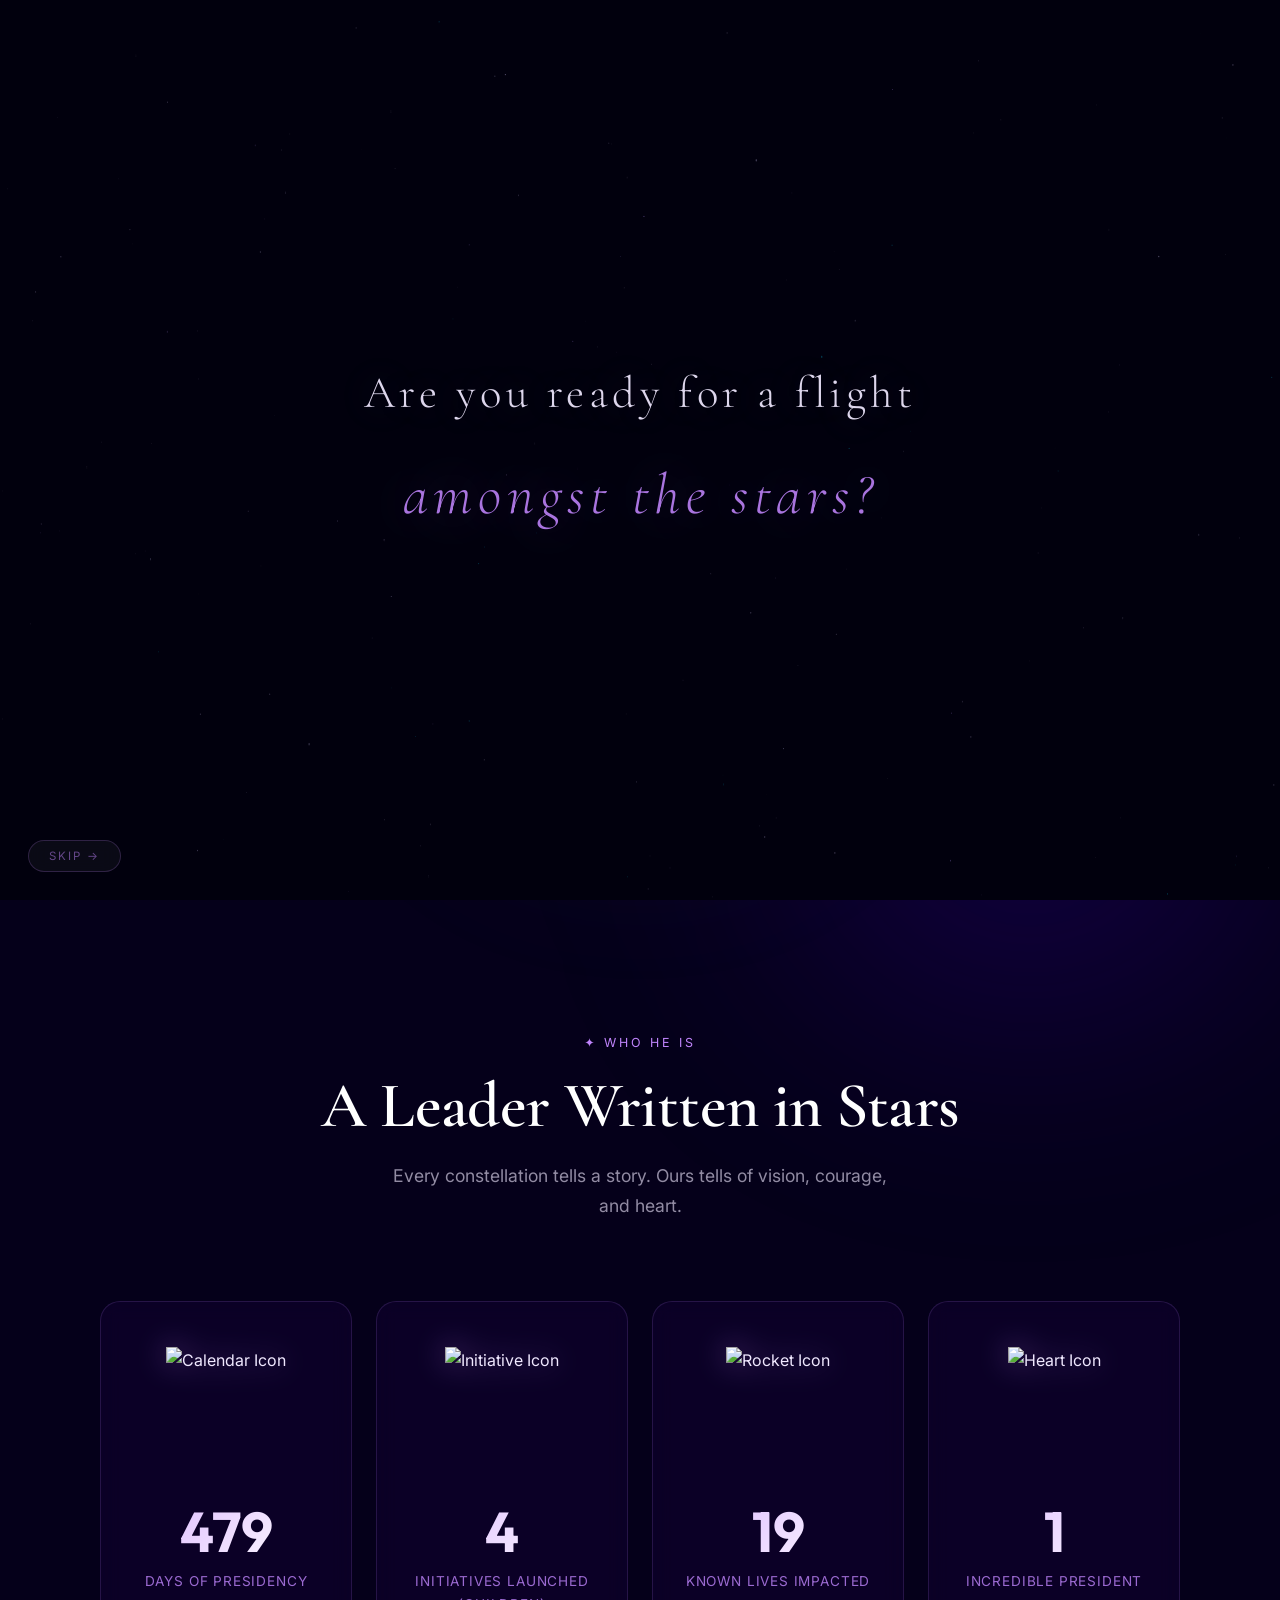
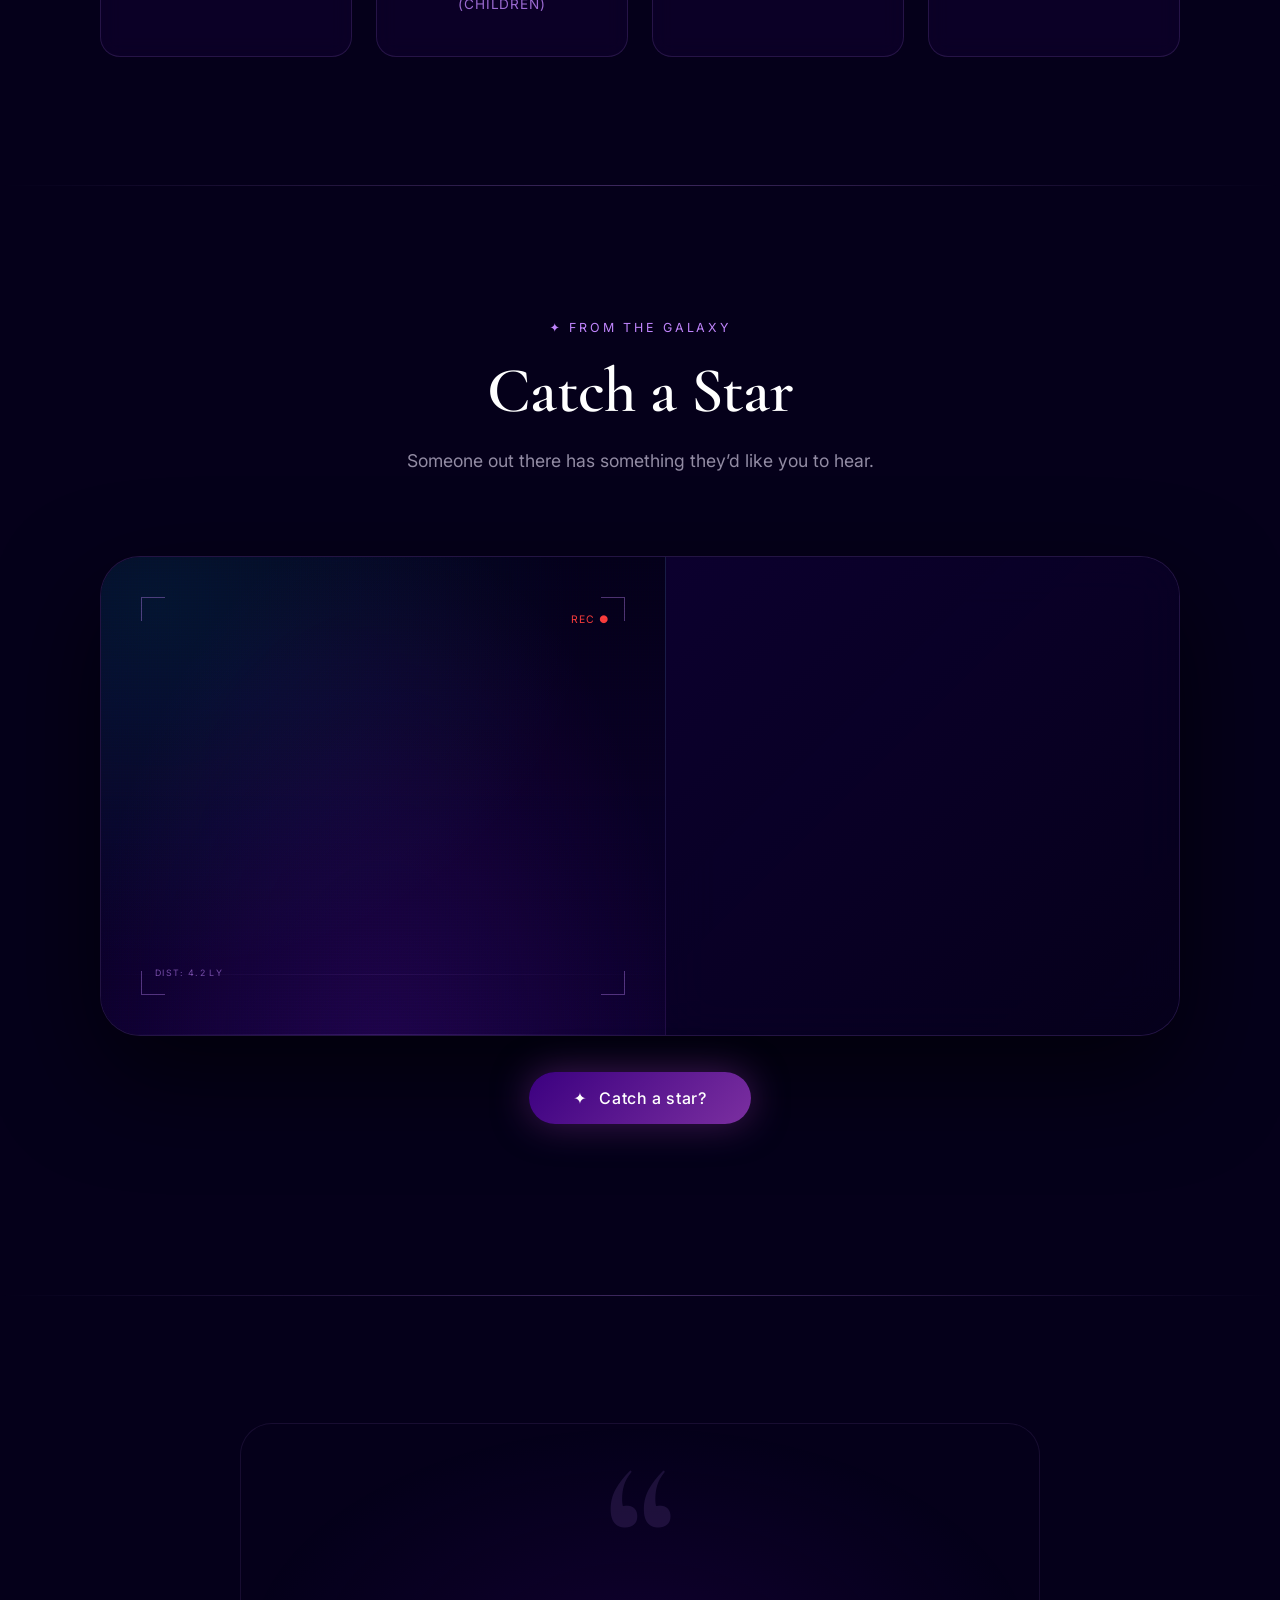
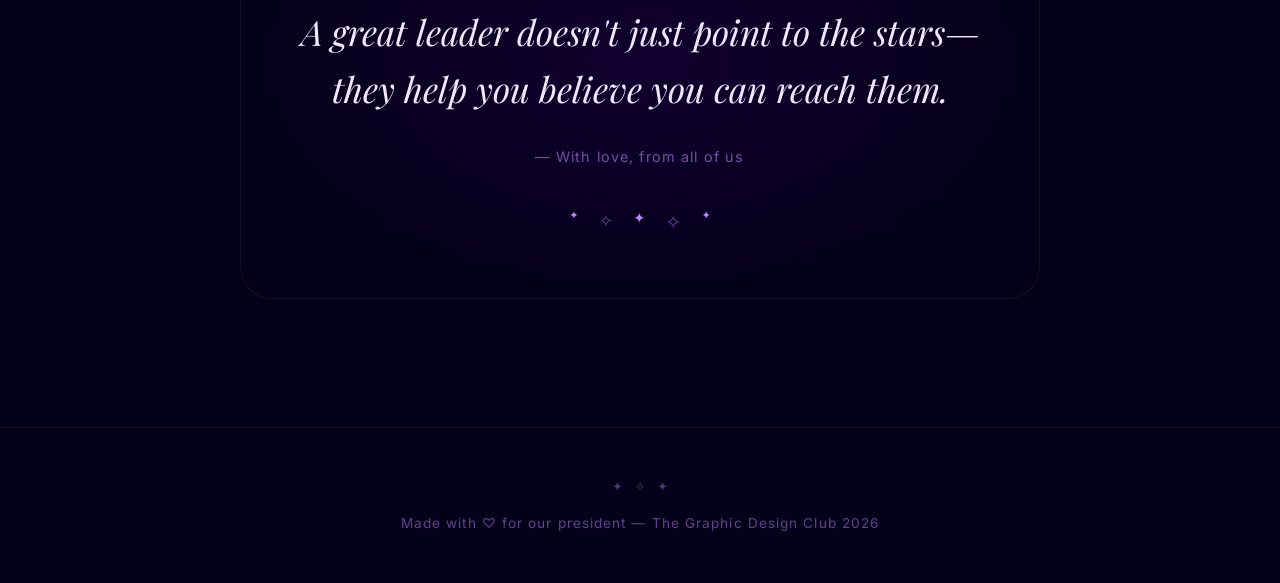
==== index.html @ 0128f7f7 "icon and message fix" ====
<!DOCTYPE html>
<html lang="en">

<head>
  <meta charset="UTF-8" />
  <meta name="viewport" content="width=device-width, initial-scale=1.0" />
  <meta name="description" content="A galaxy of gratitude — a tribute page for our president." />
  <title>For Our President &mdash; Across the Stars</title>

  <!-- Google Fonts -->
  <link rel="preconnect" href="https://fonts.googleapis.com" />
  <link rel="preconnect" href="https://fonts.gstatic.com" crossorigin />
  <link
    href="https://fonts.googleapis.com/css2?family=Cinzel+Decorative:wght@700&family=Cormorant+Garamond:wght@300;400;600;700&family=Inter:wght@300;400;500&family=Outfit:wght@600;700&family=Playfair+Display:ital,wght@1,400;1,700&display=swap"
    rel="stylesheet" />

  <link rel="icon" type="image/png" href="images/logo.png" />
  <link rel="stylesheet" href="css/style.css" />
</head>

<body>

  <!-- ░░ CINEMATIC INTRO ░░ -->
  <div id="intro-overlay" aria-modal="true" aria-label="Cinematic intro">
    <canvas id="intro-canvas"></canvas>
    <div class="cinema-bar cb-top"></div>
    <div class="cinema-bar cb-bottom"></div>

    <!-- Phase 1: Invitation text -->
    <div id="intro-p1" class="intro-phase">
      <p class="invite-line" id="il-1">Are you ready for a flight</p>
      <p class="invite-line accent" id="il-2">amongst the stars?</p>
    </div>

    <!-- Phase 2: Warp messages -->
    <div id="intro-p2" class="intro-phase">
      <p class="warp-msg" id="wm-1">Taking you to a world of stars&hellip;</p>
      <p class="warp-msg" id="wm-2">Words may not be enough&hellip;</p>
      <p class="warp-msg" id="wm-3">But we had to try.</p>
      <p class="warp-msg" id="wm-4">For someone who deserves the universe.</p>
    </div>

    <button id="intro-skip" aria-label="Skip intro">Skip &rarr;</button>
  </div>

  <!-- ░░ STARFIELD CANVAS ░░ -->
  <canvas id="starfield"></canvas>

  <!-- ░░ NEBULA LAYERS ░░ -->
  <div class="nebula nebula-1"></div>
  <div class="nebula nebula-2"></div>
  <div class="nebula nebula-3"></div>
  <div class="nebula nebula-4"></div>

  <!-- ░░ FLOATING PARTICLES ░░ -->
  <div class="particles" id="particles"></div>

  <!-- ░░ NAVIGATION ░░ -->
  <nav class="navbar" id="navbar">
    <div class="nav-logo">
      <span class="logo-star">✦</span>
      <span class="logo-text">For Our President</span>
    </div>
    <ul class="nav-links" id="nav-links">
      <li><a href="#hero" class="nav-link active">Home</a></li>
      <li><a href="#about" class="nav-link">About</a></li>
      <li><a href="#messages" class="nav-link">Messages</a></li>
      <li><a href="#tribute" class="nav-link">Tribute</a></li>
    </ul>
    <button class="nav-toggle" id="nav-toggle" aria-label="Toggle navigation">
      <span></span><span></span><span></span>
    </button>
  </nav>

  <!-- ░░ HERO SECTION ░░ -->
  <section class="hero" id="hero">
    <div class="hero-content">
      <p class="hero-eyebrow">
        <span class="eyebrow-line"></span>
        A Universe of Gratitude
        <span class="eyebrow-line"></span>
      </p>

      <h1 class="hero-title">
        For
        <span class="title-highlight">Khaled M<span id="title-i-dot">i</span>ari</span>
        <span class="hero-nickname">&mdash;&nbsp;Mr&nbsp;Prez&nbsp;&mdash;</span>
      </h1>

      <p class="hero-subtitle">
        Among a galaxy of people, you shone the brightest.<br />
        This space holds our stories, our gratitude, and our love.
      </p>

      <div class="hero-cta">
        <a href="#messages" class="btn btn-primary" id="cta-messages">
          <span>Read Messages</span>
          <svg viewBox="0 0 24 24" fill="none" stroke="currentColor" stroke-width="2">
            <path d="M5 12h14M12 5l7 7-7 7" />
          </svg>
        </a>
        <a href="#about" class="btn btn-ghost" id="cta-about">Discover More</a>
      </div>
    </div>

    <!-- Orbiting rings decoration -->
    <div class="orbital-rings" aria-hidden="true">
      <div class="ring ring-1"></div>
      <div class="ring ring-2"></div>
      <div class="ring ring-3"></div>
      <div class="ring-center">
        <div class="ring-glow"></div>
      </div>
    </div>


  </section>

  <!-- ░░ ABOUT SECTION ░░ -->
  <section class="about-section" id="about">
    <div class="section-container">
      <div class="section-header">
        <span class="section-tag">✦ Who He Is</span>
        <h2 class="section-title">A Leader Written in Stars</h2>
        <p class="section-subtitle">
          Every constellation tells a story. Ours tells of vision, courage, and heart.
        </p>
      </div>

      <div class="stats-grid">
        <div class="stat-card" id="stat-1">
          <div class="stat-icon">
            <img src="images/calender.png" alt="Calendar Icon" />
          </div>
          <div class="stat-number" data-target="100">0</div>
          <div class="stat-label">Days of Presidency</div>
        </div>
        <div class="stat-card" id="stat-2">
          <div class="stat-icon">
            <img src="images/initiative.png" alt="Initiative Icon" />
          </div>
          <div class="stat-number" data-target="4">0</div>
          <div class="stat-label">Initiatives Launched (Children)</div>
        </div>
        <div class="stat-card" id="stat-3">
          <div class="stat-icon">
            <img src="images/rocket.png" alt="Rocket Icon" />
          </div>
          <div class="stat-number" data-target="20">0</div>
          <div class="stat-label">Known Lives Impacted</div>
        </div>
        <div class="stat-card" id="stat-4">
          <div class="stat-icon">
            <img src="images/heart.png" alt="Heart Icon" />
          </div>
          <div class="stat-number" data-target="1">0</div>
          <div class="stat-label">Incredible President</div>
        </div>
      </div>
    </div>
  </section>

  <!-- ░░ MESSAGES SECTION ░░ -->
  <section class="messages-section" id="messages">
    <div class="section-container">

      <div class="section-header">
        <span class="section-tag">✦ From the Galaxy</span>
        <h2 class="section-title">Catch a Star</h2>
        <p class="section-subtitle">
          Someone out there has something they&rsquo;d like you to hear.
        </p>
      </div>

      <!-- ── STAR CATCHER ── -->
      <div class="star-catcher" id="star-catcher">

        <div class="catcher-main">
          <!-- Sky stage: comets fall through here -->
          <div class="sky-stage" id="sky-stage">
            <div class="sky-grid-line sl-1"></div>
            <div class="sky-grid-line sl-2"></div>
            <div class="impact-glow" id="impact-glow"></div>
            <div class="viewfinder-ui" aria-hidden="true">
              <div class="vf-corner vfc-1"></div>
              <div class="vf-corner vfc-2"></div>
              <div class="vf-corner vfc-3"></div>
              <div class="vf-corner vfc-4"></div>
              <div class="vf-rec">REC ●</div>
              <div class="vf-data">DIST: 4.2 LY</div>
            </div>
          </div>

          <!-- Message appears here after catching -->
          <div class="caught-display" id="caught-display">
            <div class="caught-card" id="caught-card" aria-live="polite">
              <span class="caught-deco" aria-hidden="true">✦</span>
              <div class="caught-text" id="caught-text"></div>
              <span class="caught-from">— Anonymous &nbsp;✧</span>
            </div>
          </div>
        </div>

        <!-- Controls -->
        <div class="catcher-controls">
          <button class="catch-btn" id="catch-btn">
            <span class="catch-star-icon" id="catch-star-icon" aria-hidden="true">✦</span>
            <span id="catch-label">Catch a star?</span>
          </button>
          <p class="catch-progress" id="catch-progress"></p>
        </div>

      </div>
    </div>
  </section>

  <!-- ░░ TRIBUTE SECTION ░░ -->
  <section class="tribute-section" id="tribute">
    <div class="section-container">
      <div class="tribute-inner">
        <div class="tribute-quote-mark">&ldquo;</div>
        <blockquote class="tribute-quote">
          A great leader doesn&apos;t just point to the stars&mdash;<br />
          they help you believe you can reach them.
        </blockquote>
        <p class="tribute-attribution">— With love, from all of us</p>

        <div class="tribute-stars" aria-hidden="true">
          <span class="ts ts-1">✦</span>
          <span class="ts ts-2">✧</span>
          <span class="ts ts-3">✦</span>
          <span class="ts ts-4">✧</span>
          <span class="ts ts-5">✦</span>
        </div>
      </div>
    </div>
  </section>

  <!-- ░░ FOOTER ░░ -->
  <footer class="site-footer">
    <div class="footer-stars" aria-hidden="true">
      <span>✦</span><span>✧</span><span>✦</span>
    </div>
    <p class="footer-text">Made with ♡ for our president &mdash; The Graphic Design Club 2026</p>
  </footer>

  <script src="js/script.js"></script>
</body>

</html>
---- css/style.css ----
/* ============================================================
   PROJECT MR PREZ — Galaxy Theme
   Color Palette inspired by deep space photography:
   Deep Space     #05001a
   Cosmic Indigo  #0d0030
   Royal Purple   #3b0080
   Nebula Violet  #7b2fa0
   Star Lavender  #c084fc
   Stardust White #f0e8ff
   ============================================================ */

/* ── RESET & BASE ─────────────────────────────────────────── */
*, *::before, *::after {
  margin: 0;
  padding: 0;
  box-sizing: border-box;
}

:root {
  --deep-space:     #05001a;
  --cosmic-indigo:  #0d0030;
  --royal-purple:   #3b0080;
  --nebula-violet:  #7b2fa0;
  --star-lavender:  #c084fc;
  --pale-lilac:     #dbb6ff;
  --stardust:       #f0e8ff;
  --white:          #ffffff;
  --blue-nebula:    #1a006e;
  --cosmic-blue:    #2d0096;
  --electric-blue:  #00d2ff;

  --font-display: 'Cormorant Garamond', Georgia, serif;
  --font-script:  'Cinzel Decorative', serif;
  --font-body:    'Inter', system-ui, sans-serif;
  --font-italic:  'Playfair Display', Georgia, serif;

  --nav-h: 72px;
  --section-pad: clamp(80px, 10vw, 140px);
  --radius-card: 20px;
  --transition: 0.35s cubic-bezier(0.4, 0, 0.2, 1);
}

html {
  scroll-behavior: smooth;
  font-size: 16px;
}

body {
  background-color: var(--deep-space);
  color: var(--stardust);
  font-family: var(--font-body);
  line-height: 1.7;
  overflow-x: hidden;
  min-height: 100vh;
}

/* ── SCROLLBAR ────────────────────────────────────────────── */
::-webkit-scrollbar { width: 6px; }
::-webkit-scrollbar-track { background: var(--deep-space); }
::-webkit-scrollbar-thumb {
  background: var(--nebula-violet);
  border-radius: 99px;
}

/* ── STARFIELD CANVAS ─────────────────────────────────────── */
#starfield {
  position: fixed;
  inset: 0;
  z-index: 0;
  pointer-events: none;
}

/* ── NEBULA LAYERS ────────────────────────────────────────── */
.nebula {
  position: fixed;
  border-radius: 50%;
  filter: blur(90px);
  pointer-events: none;
  z-index: 0;
  animation: nebulaFloat 18s ease-in-out infinite alternate;
}

.nebula-1 {
  width: 700px;
  height: 700px;
  background: radial-gradient(circle, rgba(91,18,172,0.45) 0%, transparent 70%);
  top: -200px;
  left: -200px;
  animation-delay: 0s;
}

.nebula-2 {
  width: 900px;
  height: 600px;
  background: radial-gradient(circle, rgba(45,0,150,0.35) 0%, transparent 70%);
  bottom: -200px;
  right: -200px;
  animation-delay: -6s;
}

.nebula-3 {
  width: 500px;
  height: 500px;
  background: radial-gradient(circle, rgba(140,60,200,0.28) 0%, transparent 70%);
  top: 40%;
  left: 50%;
  transform: translateX(-50%);
  animation-delay: -12s;
}

.nebula-4 {
  width: 800px;
  height: 800px;
  background: radial-gradient(circle, rgba(0, 210, 255, 0.22) 0%, transparent 70%);
  top: -100px;
  right: -250px;
  animation-delay: -3s;
  filter: blur(120px);
}

@keyframes nebulaFloat {
  from { transform: scale(1) translate(0, 0); }
  to   { transform: scale(1.12) translate(30px, -30px); }
}

/* ── PARTICLES ────────────────────────────────────────────── */
.particles {
  position: fixed;
  inset: 0;
  z-index: 0;
  pointer-events: none;
  overflow: hidden;
}

.particle {
  position: absolute;
  border-radius: 50%;
  background: var(--star-lavender);
  animation: particleRise linear infinite;
  opacity: 0;
}

@keyframes particleRise {
  0%   { transform: translateY(0) scale(1); opacity: 0; }
  10%  { opacity: 0.8; }
  90%  { opacity: 0.4; }
  100% { transform: translateY(-100vh) scale(0.3); opacity: 0; }
}

/* ── NAVIGATION ───────────────────────────────────────────── */
.navbar {
  position: fixed;
  top: 0;
  left: 0;
  right: 0;
  z-index: 100;
  height: var(--nav-h);
  display: flex;
  align-items: center;
  justify-content: space-between;
  padding: 0 clamp(20px, 5vw, 60px);
  transition: background var(--transition), backdrop-filter var(--transition),
              box-shadow var(--transition);
}

.navbar.scrolled {
  background: rgba(13, 0, 48, 0.75);
  backdrop-filter: blur(20px);
  box-shadow: 0 1px 0 rgba(192,132,252,0.12);
}

.nav-logo {
  display: flex;
  align-items: center;
  gap: 10px;
  text-decoration: none;
  color: var(--white);
}

.logo-star {
  font-size: 1.4rem;
  color: var(--star-lavender);
  animation: logoPulse 3s ease-in-out infinite;
}

@keyframes logoPulse {
  0%, 100% { opacity: 1; transform: scale(1); }
  50%       { opacity: 0.6; transform: scale(0.85); }
}

.logo-text {
  font-family: var(--font-display);
  font-size: 1.2rem;
  font-weight: 600;
  letter-spacing: 0.04em;
  background: linear-gradient(135deg, var(--white) 0%, var(--star-lavender) 100%);
  -webkit-background-clip: text;
  -webkit-text-fill-color: transparent;
  background-clip: text;
}

.nav-links {
  display: flex;
  list-style: none;
  gap: 8px;
}

.nav-link {
  color: rgba(240, 232, 255, 0.7);
  text-decoration: none;
  font-size: 0.9rem;
  font-weight: 400;
  padding: 8px 16px;
  border-radius: 99px;
  transition: color var(--transition), background var(--transition);
  letter-spacing: 0.03em;
}

.nav-link:hover,
.nav-link.active {
  color: var(--white);
  background: rgba(192,132,252,0.15);
}

.nav-toggle {
  display: none;
  flex-direction: column;
  gap: 5px;
  background: none;
  border: none;
  cursor: pointer;
  padding: 6px;
}

.nav-toggle span {
  display: block;
  width: 24px;
  height: 2px;
  background: var(--stardust);
  border-radius: 2px;
  transition: var(--transition);
}

/* ── HERO SECTION ─────────────────────────────────────────── */
.hero {
  position: relative;
  z-index: 1;
  min-height: 100vh;
  display: flex;
  align-items: center;
  justify-content: center;
  padding: var(--nav-h) clamp(20px, 8vw, 120px) 60px;
  overflow: hidden;
}

.hero-content {
  position: relative;
  z-index: 2;
  text-align: center;
  max-width: 820px;
  animation: heroReveal 1.2s ease both;
}

@keyframes heroReveal {
  from { opacity: 0; transform: translateY(40px); }
  to   { opacity: 1; transform: translateY(0); }
}

.hero-eyebrow {
  display: flex;
  align-items: center;
  justify-content: center;
  gap: 16px;
  font-size: 0.8rem;
  letter-spacing: 0.25em;
  text-transform: uppercase;
  color: var(--star-lavender);
  margin-bottom: 24px;
  animation: heroReveal 1.2s 0.15s ease both;
}

.eyebrow-line {
  display: inline-block;
  width: 48px;
  height: 1px;
  background: linear-gradient(90deg, transparent, var(--star-lavender));
}

.eyebrow-line:last-child {
  background: linear-gradient(90deg, var(--star-lavender), transparent);
}

.hero-title {
  font-family: var(--font-display);
  font-size: clamp(3.5rem, 9vw, 8rem);
  font-weight: 300;
  line-height: 1.05;
  letter-spacing: -0.02em;
  color: var(--white);
  margin-bottom: 28px;
  animation: heroReveal 1.2s 0.25s ease both;
}

.title-highlight {
  display: block;
  font-family: var(--font-script);
  font-style:  normal;
  font-weight: 700;
  font-size:   clamp(2rem, 5.5vw, 5rem);
  line-height: 1.25;
  letter-spacing: 0.06em;
  background: linear-gradient(135deg,
    var(--star-lavender) 0%,
    var(--pale-lilac)    45%,
    var(--white)         70%,
    var(--star-lavender) 100%);
  background-size: 200% auto;
  -webkit-background-clip: text;
  -webkit-text-fill-color: transparent;
  background-clip: text;
  animation: heroReveal 1.2s 0.25s ease both,
             shimmer 6s linear infinite 1.5s;
}

.hero-nickname {
  display: inline-block;
  font-family: var(--font-body);
  font-size: clamp(0.65rem, 1vw, 0.78rem);
  font-weight: 400;
  letter-spacing: 0.3em;
  text-transform: uppercase;
  color: rgba(192,132,252,0.45);
  border-top: 1px solid rgba(192,132,252,0.15);
  padding-top: 5px;
  margin-top: 4px;
  animation: heroReveal 1.2s 0.38s ease both;
}

@keyframes shimmer {
  to { background-position: 200% center; }
}

.hero-subtitle {
  font-size: clamp(1rem, 2vw, 1.2rem);
  color: rgba(240,232,255,0.7);
  line-height: 1.8;
  margin-bottom: 44px;
  max-width: 560px;
  margin-left: auto;
  margin-right: auto;
  animation: heroReveal 1.2s 0.38s ease both;
}

.hero-cta {
  display: flex;
  align-items: center;
  justify-content: center;
  gap: 16px;
  flex-wrap: wrap;
  animation: heroReveal 1.2s 0.52s ease both;
}

/* ── BUTTONS ──────────────────────────────────────────────── */
.btn {
  display: inline-flex;
  align-items: center;
  gap: 10px;
  font-family: var(--font-body);
  font-size: 0.9rem;
  font-weight: 500;
  letter-spacing: 0.04em;
  padding: 14px 32px;
  border-radius: 99px;
  text-decoration: none;
  cursor: pointer;
  transition: all var(--transition);
  position: relative;
  overflow: hidden;
}

.btn::before {
  content: '';
  position: absolute;
  inset: 0;
  opacity: 0;
  transition: opacity var(--transition);
}

.btn:hover::before { opacity: 1; }

.btn svg {
  width: 18px;
  height: 18px;
  transition: transform var(--transition);
}

.btn:hover svg { transform: translateX(4px); }

.btn-primary {
  background: linear-gradient(135deg, var(--royal-purple) 0%, var(--nebula-violet) 100%);
  color: var(--white);
  box-shadow: 0 0 32px rgba(123,47,160,0.5), 0 4px 20px rgba(0,0,0,0.4);
}

.btn-primary::before {
  background: linear-gradient(135deg, var(--nebula-violet), var(--star-lavender));
}

.btn-primary:hover {
  box-shadow: 0 0 50px rgba(192,132,252,0.5), 0 8px 32px rgba(0,0,0,0.5);
  transform: translateY(-2px);
}

.btn-ghost {
  color: var(--pale-lilac);
  border: 1px solid rgba(192,132,252,0.3);
  background: rgba(192,132,252,0.05);
}

.btn-ghost:hover {
  background: rgba(192,132,252,0.12);
  border-color: rgba(192,132,252,0.6);
  color: var(--white);
  transform: translateY(-2px);
}

/* ── ORBITAL RINGS ────────────────────────────────────────── */
.orbital-rings {
  position: absolute;
  right: clamp(-200px, -10vw, -60px);
  top: 50%;
  transform: translateY(-50%);
  width: clamp(350px, 45vw, 650px);
  height: clamp(350px, 45vw, 650px);
  pointer-events: none;
}

.ring {
  position: absolute;
  border-radius: 50%;
  border: 1px solid rgba(192,132,252,0.15);
  inset: 0;
  animation: ringRotate linear infinite;
}

.ring-1 {
  border-color: rgba(192,132,252,0.25);
  animation-duration: 20s;
}
.ring-1::after {
  content: '';
  position: absolute;
  width: 8px;
  height: 8px;
  background: var(--star-lavender);
  border-radius: 50%;
  top: 0;
  left: 50%;
  transform: translateX(-50%);
  box-shadow: 0 0 12px var(--star-lavender);
}

.ring-2 {
  inset: 60px;
  border-color: rgba(123,47,160,0.3);
  animation-duration: 14s;
  animation-direction: reverse;
}
.ring-2::after {
  content: '';
  position: absolute;
  width: 6px;
  height: 6px;
  background: var(--pale-lilac);
  border-radius: 50%;
  bottom: 0;
  left: 50%;
  transform: translateX(-50%);
  box-shadow: 0 0 10px var(--pale-lilac);
}

.ring-3 {
  inset: 120px;
  border-color: rgba(59,0,128,0.4);
  animation-duration: 28s;
}

@keyframes ringRotate {
  from { transform: rotate(0deg); }
  to   { transform: rotate(360deg); }
}

.ring-center {
  position: absolute;
  inset: 0;
  display: flex;
  align-items: center;
  justify-content: center;
}

.ring-glow {
  width: clamp(80px, 12vw, 160px);
  height: clamp(80px, 12vw, 160px);
  background: radial-gradient(circle, rgba(192,132,252,0.35) 0%, rgba(91,0,180,0.2) 50%, transparent 70%);
  border-radius: 50%;
  animation: glowPulse 4s ease-in-out infinite;
}

@keyframes glowPulse {
  0%, 100% { transform: scale(1);   opacity: 0.7; }
  50%       { transform: scale(1.2); opacity: 1; }
}

/* ── SCROLL INDICATOR ─────────────────────────────────────── */
.scroll-indicator {
  position: fixed;
  bottom: 32px;
  left: 50%;
  transform: translateX(-50%);
  display: flex;
  flex-direction: column;
  align-items: center;
  gap: 10px;
  z-index: 10;
  transition: opacity 0.5s ease;
  animation: heroReveal 1.2s 0.8s ease both;
}

.scroll-label {
  font-size: 0.7rem;
  letter-spacing: 0.2em;
  text-transform: uppercase;
  color: rgba(192,132,252,0.6);
}

.scroll-line {
  width: 1px;
  height: 52px;
  background: rgba(192,132,252,0.2);
  position: relative;
  overflow: hidden;
}

.scroll-dot {
  position: absolute;
  top: -8px;
  left: 50%;
  transform: translateX(-50%);
  width: 3px;
  height: 8px;
  background: var(--star-lavender);
  border-radius: 99px;
  animation: scrollBounce 2s ease-in-out infinite;
}

@keyframes scrollBounce {
  0%   { top: -8px; opacity: 1; }
  100% { top: 60px; opacity: 0; }
}

/* ── SHARED SECTION STYLES ────────────────────────────────── */
.section-container {
  position: relative;
  z-index: 1;
  max-width: 1200px;
  margin: 0 auto;
  padding: 0 clamp(20px, 5vw, 60px);
}

.section-header {
  text-align: center;
  margin-bottom: clamp(48px, 7vw, 80px);
}

.section-tag {
  display: inline-block;
  font-size: 0.78rem;
  letter-spacing: 0.22em;
  text-transform: uppercase;
  color: var(--star-lavender);
  margin-bottom: 16px;
}

.section-title {
  font-family: var(--font-display);
  font-size: clamp(2.2rem, 5vw, 4rem);
  font-weight: 600;
  color: var(--white);
  line-height: 1.15;
  margin-bottom: 18px;
  letter-spacing: -0.01em;
}

.section-subtitle {
  font-size: clamp(1rem, 1.8vw, 1.1rem);
  color: rgba(240,232,255,0.6);
  max-width: 500px;
  margin: 0 auto;
}

/* ── ABOUT / STATS ────────────────────────────────────────── */
.about-section {
  position: relative;
  z-index: 1;
  padding: var(--section-pad) 0;
}

.stats-grid {
  display: grid;
  grid-template-columns: repeat(auto-fit, minmax(220px, 1fr));
  gap: 24px;
}

.stat-card {
  background: rgba(59,0,128,0.12);
  border: 1px solid rgba(192,132,252,0.15);
  border-radius: var(--radius-card);
  padding: 40px 28px;
  text-align: center;
  position: relative;
  overflow: hidden;
  backdrop-filter: blur(10px);
  transition: transform var(--transition), box-shadow var(--transition),
              border-color var(--transition);
  cursor: default;
}

.stat-card::before {
  content: '';
  position: absolute;
  inset: -1px;
  background: linear-gradient(135deg, rgba(192,132,252,0.2), transparent 60%);
  border-radius: var(--radius-card);
  opacity: 0;
  transition: opacity var(--transition);
}

.stat-card:hover {
  transform: translateY(-8px);
  border-color: rgba(192,132,252,0.4);
  box-shadow: 0 20px 60px rgba(59,0,128,0.4), 0 0 40px rgba(192,132,252,0.1);
}

.stat-card:hover::before { opacity: 1; }

.stat-icon {
  margin-bottom: 32px;
  display: flex;
  justify-content: center;
  align-items: center;
  min-height: 130px;
}

.stat-icon img {
  height: 120px;
  width: auto;
  object-fit: contain;
  filter: drop-shadow(0 0 15px rgba(192, 132, 252, 0.45));
  transition: transform 0.5s cubic-bezier(0.175, 0.885, 0.32, 1.275);
}

.stat-card:hover .stat-icon img {
  transform: scale(1.15) rotate(5deg);
  filter: drop-shadow(0 0 25px rgba(192, 132, 252, 0.8));
}

.stat-number {
  font-family: 'Outfit', system-ui, sans-serif;
  font-size: 3.5rem;
  font-weight: 700;
  color: var(--white);
  line-height: 1;
  margin-bottom: 10px;
  background: linear-gradient(135deg, var(--pale-lilac), var(--white));
  -webkit-background-clip: text;
  -webkit-text-fill-color: transparent;
  background-clip: text;
}

.stat-label {
  font-size: 0.85rem;
  color: rgba(192,132,252,0.8);
  letter-spacing: 0.06em;
  text-transform: uppercase;
  font-weight: 400;
}

/* ── MESSAGES SECTION ─────────────────────────────────────── */
.messages-section {
  position: relative;
  z-index: 1;
  padding: var(--section-pad) 0;
}

.messages-section::before {
  content: '';
  position: absolute;
  top: 0;
  left: 0;
  right: 0;
  height: 1px;
  background: linear-gradient(90deg, transparent, rgba(192,132,252,0.3), transparent);
}

/* ── STAR CATCHER ─────────────────────────────────────────── */
.star-catcher {
  max-width: 1100px;
  margin: 0 auto;
  opacity: 0;
  transform: translateY(36px);
  transition: opacity 0.9s ease, transform 0.9s ease;
}

.star-catcher.ready {
  opacity: 1;
  transform: translateY(0);
}

/* ── SKY STAGE ────────────────────────────────────────────── */
.catcher-main {
  display: flex;
  align-items: stretch;       /* both columns same height */
  background: rgba(13,0,48,0.4);
  border-radius: 40px;
  overflow: hidden;
  border: 1px solid rgba(192,132,252,0.15);
  box-shadow: 0 40px 100px rgba(0,0,0,0.6);
  /* Fixed height — text side scrolls when content overflows */
  height: 480px;
}

.sky-stage {
  position: relative;
  flex: 1.3;
  /* Inherits height from .catcher-main via align-items:stretch */
  overflow: hidden;
  background:
    radial-gradient(ellipse at 50% 110%, rgba(91,18,172,0.25) 0%, transparent 75%),
    radial-gradient(ellipse at 10% 10%,   rgba(0,210,255,0.1)  0%, transparent 60%),
    linear-gradient(to bottom, rgba(5,0,26,0.8) 0%, rgba(13,0,48,1) 100%);
  border-right: 1px solid rgba(192,132,252,0.1);
}

/* Cinematic scanlines and viewfinder UI */
.sky-stage::after {
  content: '';
  position: absolute;
  inset: 0;
  background: linear-gradient(rgba(18, 16, 16, 0) 50%, rgba(0, 0, 0, 0.1) 50%),
              linear-gradient(90deg, rgba(255, 0, 0, 0.02), rgba(0, 255, 0, 0.01), rgba(0, 0, 255, 0.02));
  background-size: 100% 3px, 3px 100%;
  pointer-events: none;
  z-index: 5;
  opacity: 0.4;
}

.viewfinder-ui {
  position: absolute;
  inset: 40px;
  pointer-events: none;
  z-index: 4;
}

.vf-corner {
  position: absolute;
  width: 24px;
  height: 24px;
  border-color: rgba(192,132,252,0.4);
  border-style: solid;
}
.vfc-1 { top: 0; left: 0; border-width: 1px 0 0 1px; }
.vfc-2 { top: 0; right: 0; border-width: 1px 1px 0 0; }
.vfc-3 { bottom: 0; left: 0; border-width: 0 0 1px 1px; }
.vfc-4 { bottom: 0; right: 0; border-width: 0 1px 1px 0; }

.vf-rec {
  position: absolute;
  top: 14px;
  right: 14px;
  font-family: var(--font-body);
  font-size: 0.65rem;
  letter-spacing: 0.1em;
  color: #ff3e3e;
  animation: recBlink 1.5s step-end infinite;
}

@keyframes recBlink {
  50% { opacity: 0; }
}

.vf-data {
  position: absolute;
  bottom: 14px;
  left: 14px;
  font-family: var(--font-body);
  font-size: 0.55rem;
  letter-spacing: 0.15em;
  color: rgba(192,132,252,0.6);
  text-transform: uppercase;
}

.sky-stage.impact-vibration {
  animation: stageShake 0.4s cubic-bezier(.36,.07,.19,.97) both;
}

@keyframes stageShake {
  10%, 90% { transform: translate3d(-1px, 0, 0); }
  20%, 80% { transform: translate3d(2px, 0, 0); }
  30%, 50%, 70% { transform: translate3d(-4px, 0, 0); }
  40%, 60% { transform: translate3d(4px, 0, 0); }
}

/* Decorative horizon lines */
.sky-grid-line {
  position: absolute;
  bottom: 0;
  left: 0;
  right: 0;
  height: 1px;
  background: linear-gradient(90deg, transparent, rgba(192,132,252,0.15), transparent);
}
.sl-2 { bottom: 60px; opacity: 0.5; }

/* ── COMET ────────────────────────────────────────────────── */
.comet {
  position: absolute;
  top: 0;
  width: 2px;
  height: 220px;
  background: linear-gradient(
    to bottom,
    transparent 0%,
    rgba(0, 210, 255, 0.15) 30%,
    rgba(192, 132, 252, 0.75) 70%,
    #ffffff 100%
  );
  transform: translateY(-240px);
  animation: cometFall 1.25s cubic-bezier(0.25, 0, 0.6, 1) forwards;
  pointer-events: none;
  z-index: 2;
}

/* Bright sparkling head */
.comet::after {
  content: '';
  position: absolute;
  bottom: -3px;
  left: 50%;
  transform: translateX(-50%);
  width: 5px;
  height: 5px;
  background: #fff;
  border-radius: 50%;
  box-shadow: 
    0 0 8px 3px #fff,
    0 0 18px 6px rgba(200, 170, 255, 0.9),
    0 0 36px 10px rgba(192, 132, 252, 0.5);
}

/* Ethereal soft streak */
.comet::before {
  content: '';
  position: absolute;
  inset: 0 -4px;
  background: inherit;
  opacity: 0.2;
  filter: blur(8px);
}

@keyframes cometFall {
  0%   { transform: translateY(-240px); opacity: 0; }
  8%   { opacity: 1; }
  88%  { opacity: 1; }
  100% { transform: translateY(var(--fall-dist, 600px)); opacity: 0; }
}

/* ── IMPACT GLOW ──────────────────────────────────────────── */
.impact-glow {
  position: absolute;
  bottom: -20px;
  left: 50%;
  width: 0;
  height: 0;
  border-radius: 50%;
  transform: translateX(-50%);
  background: radial-gradient(
    circle,
    rgba(255,255,255,0.95) 0%,
    rgba(192,132,252,0.7)  30%,
    rgba(91,18,172,0.3)    60%,
    transparent            80%
  );
  opacity: 0;
  pointer-events: none;
}

.impact-glow.burst {
  animation: impactBurst 0.75s ease-out forwards;
}

@keyframes impactBurst {
  0%   { width: 0;     height: 0;     opacity: 1; transform: translateX(-50%) scale(1); }
  25%  { width: 280px; height: 280px; opacity: 0.9; }
  100% { width: 550px; height: 550px; opacity: 0;    transform: translateX(-50%) scale(1.1); }
}

/* ── CAUGHT MESSAGE DISPLAY ───────────────────────────────── */
.caught-display {
  flex: 1;
  /* Scrollable when text overflows — height is set by .catcher-main */
  overflow-y: auto;
  overflow-x: hidden;
  background: linear-gradient(135deg, rgba(13,0,48,0.9), rgba(5,0,26,0.85));
  backdrop-filter: blur(24px);
  display: flex;
  align-items: flex-start;    /* align to top so scroll starts at top */
  justify-content: center;
  padding: 36px 40px;
  position: relative;
}

/* Fancy scrollbar to match theme */
.caught-display::-webkit-scrollbar { width: 4px; }
.caught-display::-webkit-scrollbar-track { background: transparent; }
.caught-display::-webkit-scrollbar-thumb {
  background: rgba(192,132,252,0.25);
  border-radius: 99px;
}
.caught-display::-webkit-scrollbar-thumb:hover {
  background: rgba(0, 210, 255, 0.4);
}

.caught-display::before {
  content: '';
  position: sticky;
  top: 0;
  left: 0;
  right: 0;
  height: 1px;
  display: block;
  flex-shrink: 0;
  background: linear-gradient(90deg, transparent, rgba(0, 210, 255, 0.4), rgba(192, 132, 252, 0.4), transparent);
}

.caught-card {
  text-align: center;
  max-width: 680px;
  width: 100%;
  padding-top: 8px;
  opacity: 0;
  transform: scale(0.88) translateY(16px);
  transition: opacity 0.65s cubic-bezier(0.34,1.56,0.64,1),
              transform 0.65s cubic-bezier(0.34,1.56,0.64,1);
  pointer-events: none;
}

.caught-card.show {
  opacity: 1;
  transform: scale(1) translateY(0);
  pointer-events: auto;
}

.caught-deco {
  display: block;
  font-size: 1.6rem;
  color: var(--star-lavender);
  margin-bottom: 18px;
  animation: starTwinkle 2.5s ease-in-out infinite;
  filter: drop-shadow(0 0 8px rgba(192,132,252,0.7));
}

.caught-text {
  font-family: var(--font-italic);
  font-style: italic;
  font-size: clamp(1.05rem, 1.8vw, 1.25rem);
  color: var(--stardust);
  line-height: 1.9;
  margin-bottom: 24px;
}

.caught-para {
  font-family: var(--font-italic);
  font-style: italic;
  font-size: clamp(0.95rem, 1.6vw, 1.15rem);
  color: var(--stardust);
  line-height: 1.85;
  margin: 0;
  white-space: pre-line;
}

/* Last paragraph of each message — soft blue accent */
.caught-para-last {
  font-family: var(--font-italic);
  font-style: italic;
  font-size: clamp(0.95rem, 1.6vw, 1.15rem);
  line-height: 1.85;
  margin: 0;
  white-space: pre-line;
  color: #5bbccc;
  text-shadow: 0 0 14px rgba(0, 180, 210, 0.3);
  letter-spacing: 0.01em;
}

.caught-from {
  font-size: 0.8rem;
  letter-spacing: 0.14em;
  color: rgba(192,132,252,0.55);
  text-transform: uppercase;
}

/* ── CATCHER CONTROLS ─────────────────────────────────────── */
.catcher-controls {
  text-align: center;
  padding: 36px 0 8px;
}

.catch-btn {
  display: inline-flex;
  align-items: center;
  gap: 12px;
  background: linear-gradient(135deg, var(--royal-purple) 0%, var(--nebula-violet) 100%);
  color: var(--white);
  border: none;
  padding: 16px 44px;
  border-radius: 99px;
  font-family: var(--font-body);
  font-size: 1rem;
  font-weight: 500;
  letter-spacing: 0.04em;
  cursor: pointer;
  position: relative;
  overflow: hidden;
  transition: transform var(--transition), box-shadow var(--transition),
              background var(--transition), opacity var(--transition);
  box-shadow: 0 0 36px rgba(123,47,160,0.5), 0 6px 24px rgba(0,0,0,0.4);
}

.catch-btn::before {
  content: '';
  position: absolute;
  inset: 0;
  background: linear-gradient(135deg, var(--nebula-violet), var(--star-lavender));
  opacity: 0;
  transition: opacity var(--transition);
}

.catch-btn:hover:not(:disabled)::before { opacity: 1; }

.catch-btn:hover:not(:disabled) {
  transform: translateY(-3px) scale(1.02);
  box-shadow: 0 0 56px rgba(192,132,252,0.55), 0 10px 36px rgba(0,0,0,0.45);
}

.catch-btn:active:not(:disabled) {
  transform: translateY(0) scale(0.98);
}

.catch-btn:disabled:not(.finished) {
  opacity: 0.45;
  cursor: not-allowed;
  transform: none;
}

.catch-btn.finished {
  background: rgba(59,0,128,0.2);
  border: 1px solid rgba(192,132,252,0.2);
  box-shadow: none;
  cursor: default;
  opacity: 0.75;
}

.catch-btn.finished:hover { transform: none; box-shadow: none; }
.catch-btn.finished::before { display: none; }

.catch-star-icon {
  display: inline-block;
  font-size: 1rem;
  animation: catchIconSpin 4s ease-in-out infinite;
  position: relative;
  z-index: 1;
}

#catch-label { position: relative; z-index: 1; }

@keyframes catchIconSpin {
  0%,100% { transform: rotate(0deg)   scale(1);   opacity: 1; }
  25%      { transform: rotate(72deg)  scale(1.3); opacity: 0.8; }
  50%      { transform: rotate(144deg) scale(1);   opacity: 1; }
  75%      { transform: rotate(216deg) scale(1.3); opacity: 0.8; }
}

.catch-progress {
  margin-top: 18px;
  min-height: 1.4em;
  font-size: 0.8rem;
  color: rgba(192,132,252,0.5);
  letter-spacing: 0.1em;
  text-transform: uppercase;
  transition: opacity 0.4s ease;
}

/* ── TRIBUTE SECTION ──────────────────────────────────────── */
.tribute-section {
  position: relative;
  z-index: 1;
  padding: var(--section-pad) 0;
}

.tribute-section::before {
  content: '';
  position: absolute;
  top: 0;
  left: 0;
  right: 0;
  height: 1px;
  background: linear-gradient(90deg, transparent, rgba(192,132,252,0.3), transparent);
}

.tribute-inner {
  text-align: center;
  max-width: 800px;
  margin: 0 auto;
  position: relative;
  padding: 60px 40px;
  background: radial-gradient(ellipse at center, rgba(59,0,128,0.2) 0%, transparent 70%);
  border-radius: 32px;
  border: 1px solid rgba(192,132,252,0.1);
}

.tribute-quote-mark {
  font-family: var(--font-display);
  font-size: clamp(8rem, 15vw, 14rem);
  line-height: 0.5;
  color: rgba(192,132,252,0.12);
  margin-bottom: 24px;
  font-weight: 700;
  user-select: none;
}

.tribute-quote {
  font-family: var(--font-italic);
  font-style: italic;
  font-size: clamp(1.4rem, 3vw, 2.2rem);
  font-weight: 400;
  color: var(--stardust);
  line-height: 1.6;
  margin-bottom: 28px;
}

.tribute-attribution {
  font-size: 0.9rem;
  color: rgba(192,132,252,0.6);
  letter-spacing: 0.08em;
}

.tribute-stars {
  display: flex;
  justify-content: center;
  gap: 20px;
  margin-top: 36px;
}

.ts {
  color: var(--star-lavender);
  animation: starTwinkle ease-in-out infinite;
}

.ts-1 { font-size: 0.7rem; animation-duration: 2s;   animation-delay: 0s; }
.ts-2 { font-size: 1.1rem; animation-duration: 2.8s; animation-delay: 0.4s; opacity: 0.5; }
.ts-3 { font-size: 0.9rem; animation-duration: 2.3s; animation-delay: 0.8s; }
.ts-4 { font-size: 1.2rem; animation-duration: 3.1s; animation-delay: 1.2s; opacity: 0.5; }
.ts-5 { font-size: 0.7rem; animation-duration: 2.6s; animation-delay: 1.6s; }

@keyframes starTwinkle {
  0%, 100% { opacity: 0.3; transform: scale(0.8); }
  50%       { opacity: 1;   transform: scale(1.2); }
}

/* ── FOOTER ───────────────────────────────────────────────── */
.site-footer {
  position: relative;
  z-index: 1;
  text-align: center;
  padding: 48px 20px;
  border-top: 1px solid rgba(192,132,252,0.1);
}

.footer-stars {
  display: flex;
  justify-content: center;
  gap: 12px;
  margin-bottom: 14px;
  color: var(--star-lavender);
  opacity: 0.4;
  font-size: 0.8rem;
}

.footer-text {
  font-size: 0.85rem;
  color: rgba(192,132,252,0.5);
  letter-spacing: 0.08em;
}

/* ── REVEAL ANIMATIONS ────────────────────────────────────── */
.reveal {
  opacity: 0;
  transform: translateY(30px);
  transition: opacity 0.8s ease, transform 0.8s ease;
}

.reveal.visible {
  opacity: 1;
  transform: translateY(0);
}

/* ── RESPONSIVE ───────────────────────────────────────────── */
@media (max-width: 768px) {
  .nav-links {
    position: fixed;
    top: var(--nav-h);
    left: 0;
    right: 0;
    background: rgba(13,0,48,0.95);
    backdrop-filter: blur(20px);
    flex-direction: column;
    align-items: center;
    padding: 24px;
    gap: 4px;
    transform: translateY(-120%);
    transition: transform var(--transition);
    border-bottom: 1px solid rgba(192,132,252,0.15);
  }

  .nav-links.open { transform: translateY(0); }

  .nav-toggle { display: flex; }

  .orbital-rings { display: none; }

  .tribute-quote-mark { display: none; }

  .catcher-main { flex-direction: column; border-radius: 24px; }
  .sky-stage { height: 320px; border-right: none; border-bottom: 1px solid rgba(192,132,252,0.1); }
  .caught-display { min-height: 280px; padding: 32px 20px; }
}


@media (max-width: 480px) {
  .hero-cta { flex-direction: column; width: 100%; }
  .btn { width: 100%; justify-content: center; }
}

/* ── CINEMATIC INTRO OVERLAY ─────────────────────────────── */
#intro-overlay {
  position: fixed;
  inset: 0;
  z-index: 9999;
  background: #02000e;
  overflow: hidden;
  display: flex;
  align-items: center;
  justify-content: center;
}

#intro-canvas {
  position: absolute;
  inset: 0;
  z-index: 0;
}

.cinema-bar {
  position: absolute;
  left: 0; right: 0;
  background: #000;
  z-index: 2;
  height: 0;
  transition: height 0.9s cubic-bezier(0.4, 0, 0.2, 1);
}
.cb-top    { top: 0; }
.cb-bottom { bottom: 0; }
.cb-top.open    { height: 62px; }
.cb-bottom.open { height: 62px; }

.intro-phase {
  position: absolute;
  inset: 0;
  display: flex;
  flex-direction: column;
  align-items: center;
  justify-content: center;
  z-index: 3;
  gap: 16px;
  pointer-events: none;
}

/* Phase 1 — invitation */
.invite-line {
  font-family: 'Cormorant Garamond', serif;
  font-size: clamp(1.6rem, 3.5vw, 3rem);
  font-weight: 300;
  letter-spacing: 0.1em;
  text-align: center;
  padding: 0 24px;
  color: rgba(240,232,255,0);
  text-shadow: none;
  transition: color 1.1s ease, text-shadow 1.1s ease;
}

.invite-line.accent {
  font-style: italic;
  font-size: clamp(2rem, 4.5vw, 3.8rem);
  color: rgba(192,132,252,0);
}

.invite-line.visible {
  color: rgba(240,232,255,0.92);
  text-shadow: 0 0 40px rgba(192,132,252,0.25);
}

.invite-line.accent.visible {
  color: rgba(192,132,252,0.88);
  text-shadow: 0 0 55px rgba(192,132,252,0.45);
}

/* Phase 2 — warp messages */
.warp-msg {
  position: absolute;
  top: 50%; left: 50%;
  width: 90%;
  max-width: 680px;
  transform: translate(-50%, -50%);
  font-family: 'Cormorant Garamond', serif;
  font-size: clamp(1.1rem, 2.5vw, 2rem);
  font-weight: 300;
  font-style: italic;
  letter-spacing: 0.14em;
  text-align: center;
  color: rgba(255,255,255,0);
  text-shadow: none;
  transition: color 0.65s ease, text-shadow 0.65s ease;
  z-index: 4;
}

.warp-msg.glow {
  color: rgba(240,232,255,0.96);
  text-shadow:
    0 0 16px rgba(192,132,252,0.95),
    0 0 50px  rgba(192,132,252,0.45),
    0 0 100px rgba(192,132,252,0.2);
}

/* Skip button */
#intro-skip {
  position: fixed;
  bottom: 28px;
  left: 28px;
  z-index: 10000;
  background: rgba(255,255,255,0.04);
  border: 1px solid rgba(192,132,252,0.2);
  color: rgba(192,132,252,0.5);
  font-family: 'Inter', sans-serif;
  font-size: 0.72rem;
  letter-spacing: 0.18em;
  text-transform: uppercase;
  padding: 8px 20px;
  border-radius: 99px;
  cursor: pointer;
  transition: background 0.3s ease, border-color 0.3s ease, color 0.3s ease;
  backdrop-filter: blur(10px);
}

#intro-skip:hover {
  background: rgba(192,132,252,0.1);
  border-color: rgba(192,132,252,0.45);
  color: rgba(240,232,255,0.9);
}
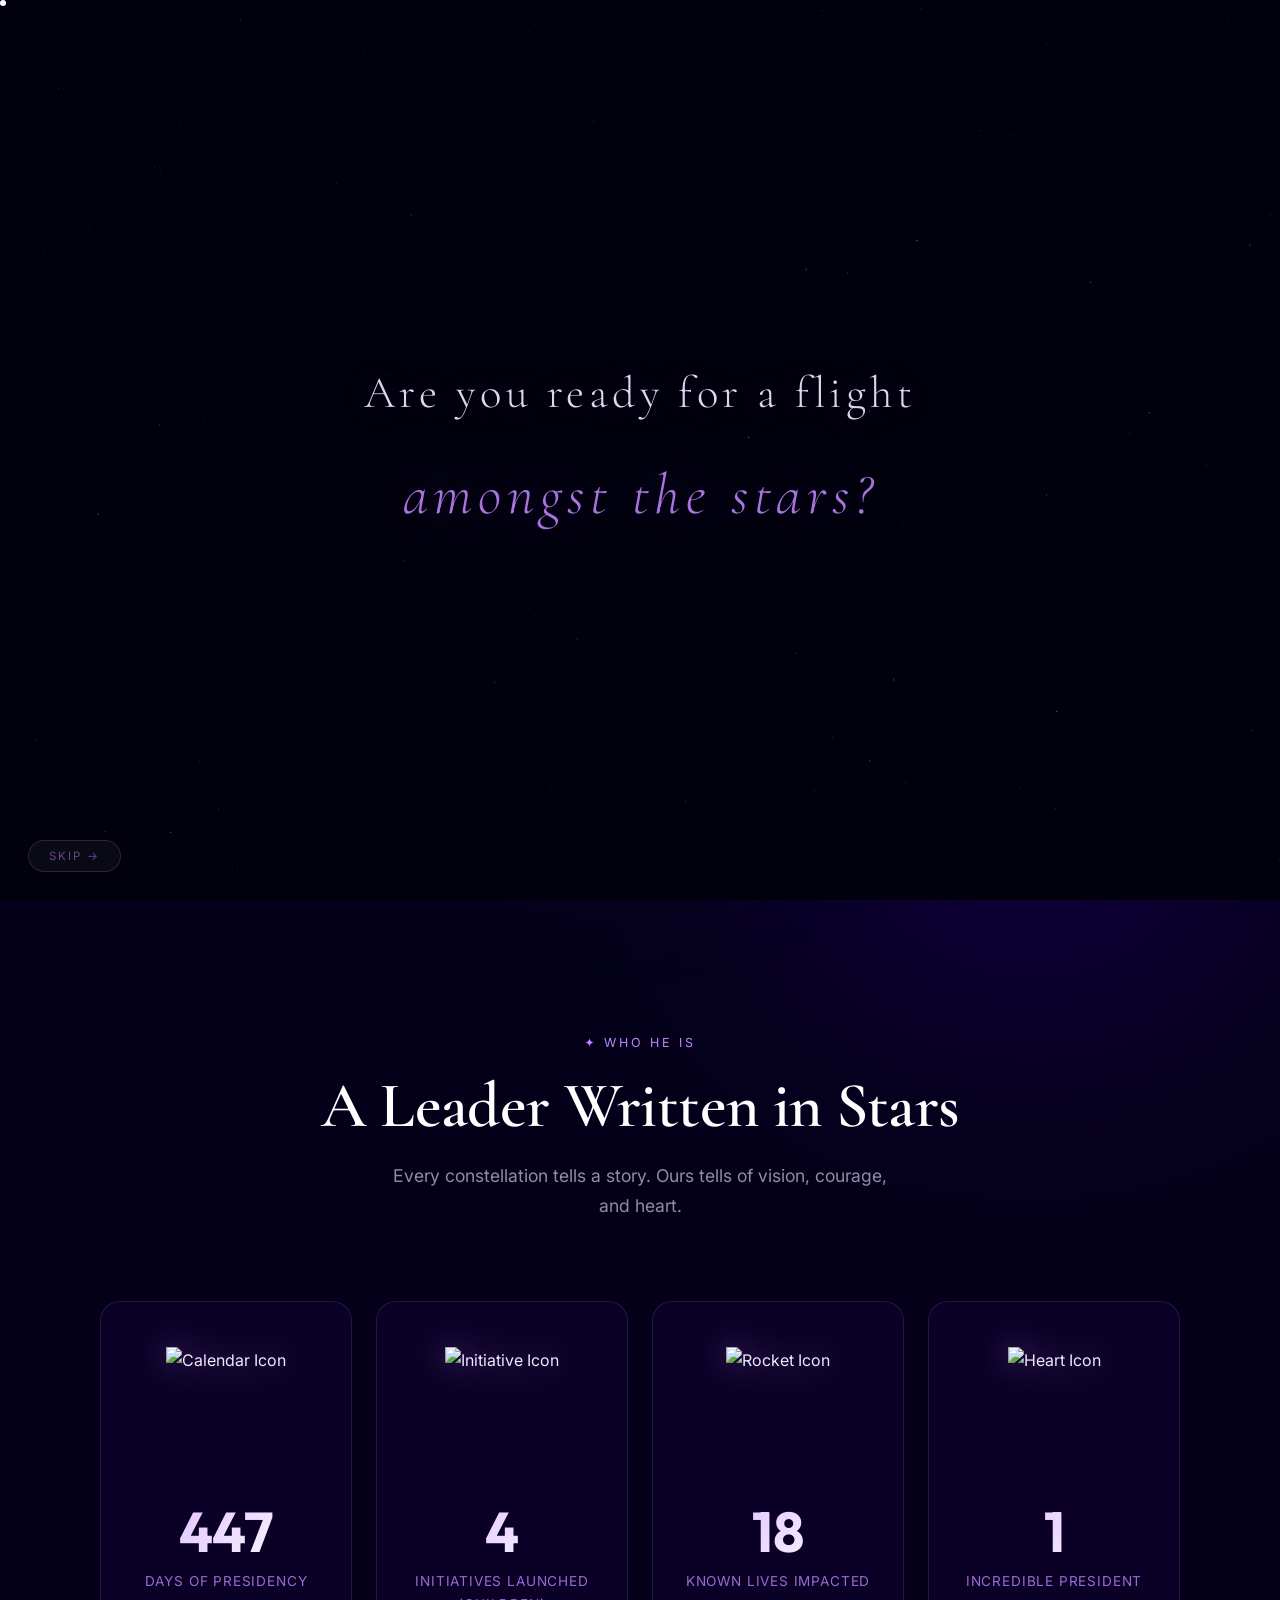
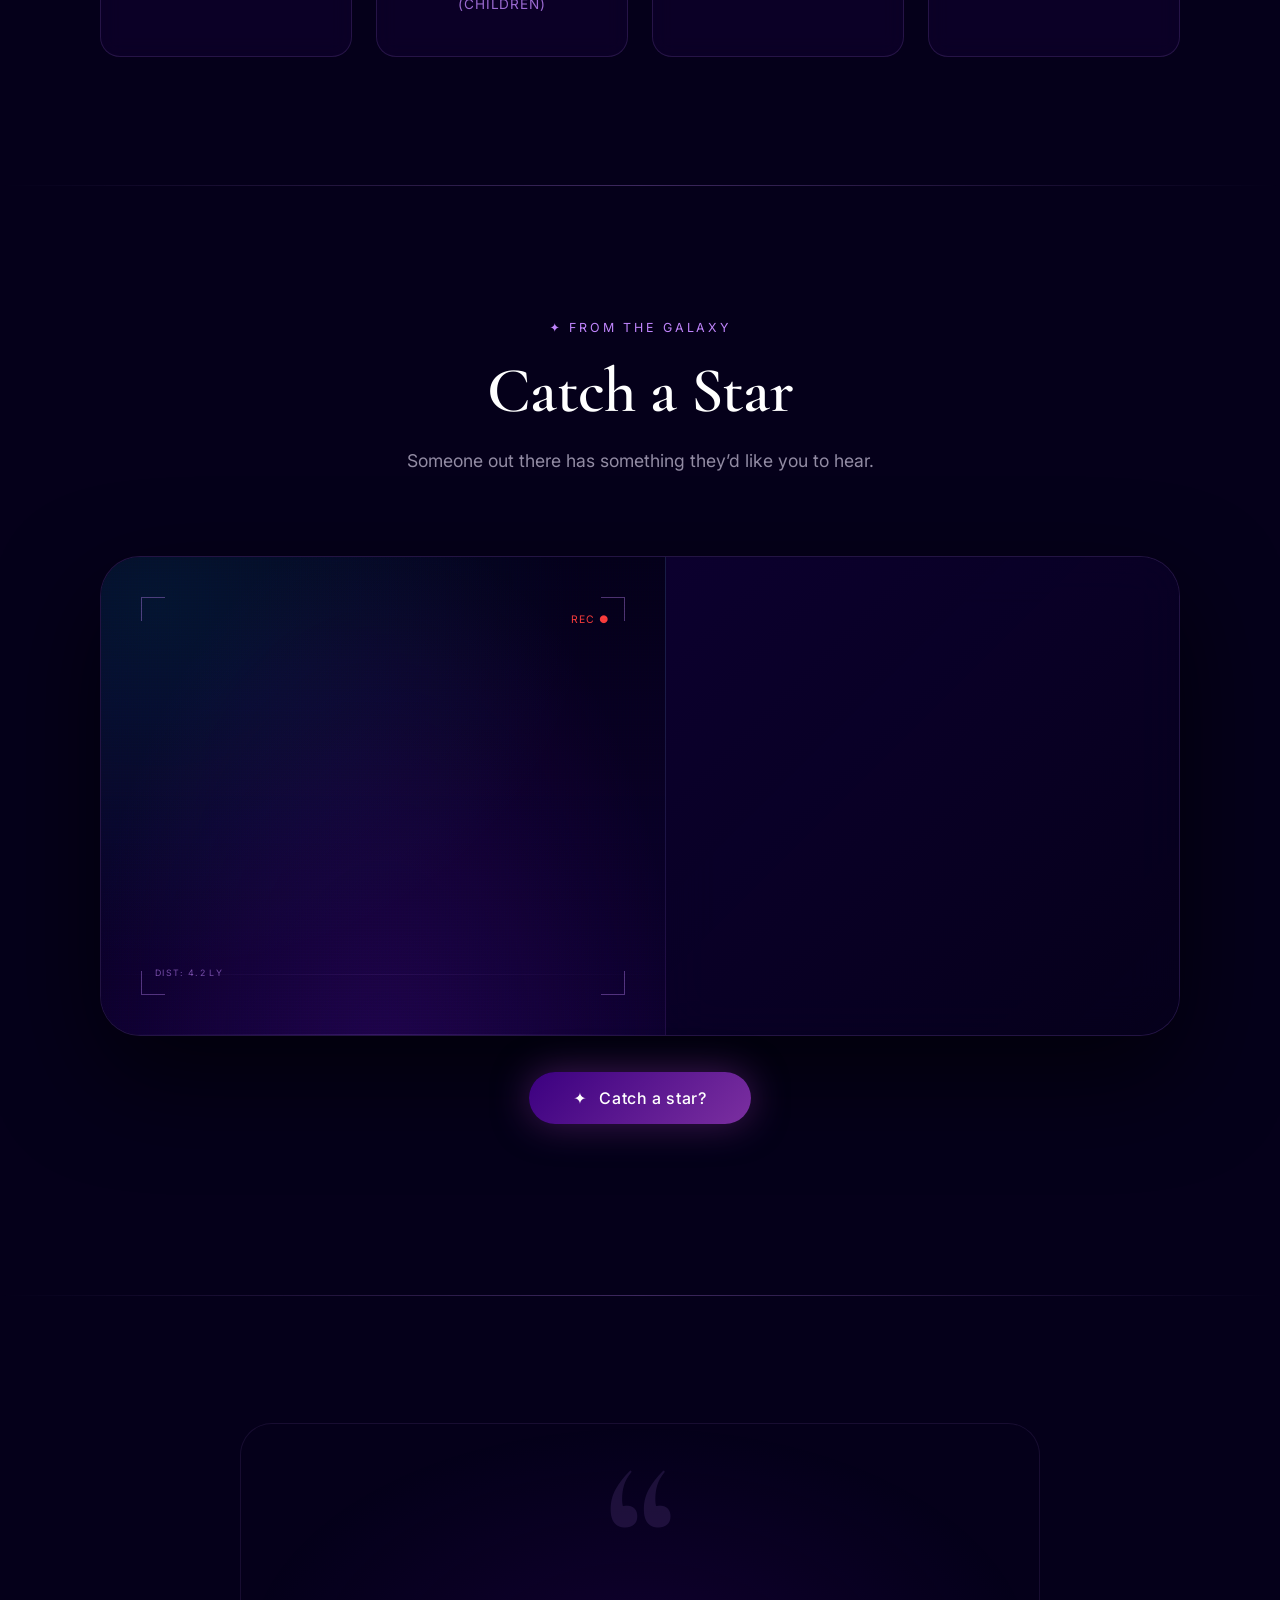
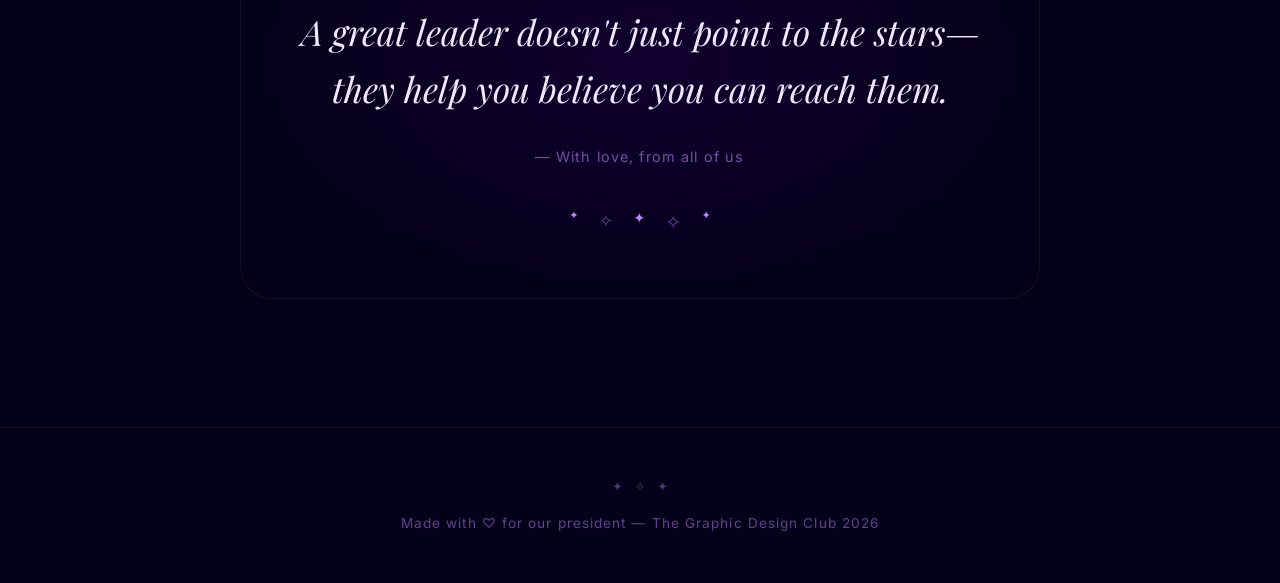
==== commit e4494a9c: "icon and message fix" ====
--- a/index.html
+++ b/index.html
@@ -19,6 +19,9 @@
 </head>
 
 <body>
+  <!-- ░░ CUSTOM CURSOR ░░ -->
+  <div id="cursor-dot"></div>
+  <div id="cursor-glow"></div>
 
   <!-- ░░ CINEMATIC INTRO ░░ -->
   <div id="intro-overlay" aria-modal="true" aria-label="Cinematic intro">
--- a/css/style.css
+++ b/css/style.css
@@ -1374,3 +1374,60 @@
   border-color: rgba(192,132,252,0.45);
   color: rgba(240,232,255,0.9);
 }
+
+/* ── CUSTOM CURSOR ────────────────────────────────────────── */
+body, a, button, .nav-link, .btn {
+  cursor: none !important;
+}
+
+#cursor-dot {
+  position: fixed;
+  top: 0; left: 0;
+  width: 6px;
+  height: 6px;
+  background: white;
+  border-radius: 50%;
+  pointer-events: none;
+  z-index: 10000;
+  transition: width 0.3s, height 0.3s;
+}
+
+#cursor-dot.hover {
+  width: 12px;
+  height: 12px;
+  background: var(--star-lavender);
+  box-shadow: 0 0 15px var(--star-lavender);
+}
+
+#cursor-glow {
+  position: fixed;
+  top: -150px; left: -150px;
+  width: 300px;
+  height: 300px;
+  background: radial-gradient(circle, rgba(192, 132, 252, 0.12) 0%, transparent 70%);
+  pointer-events: none;
+  z-index: 9999;
+  mix-blend-mode: screen;
+}
+
+/* ── TYPING CURSOR EFFECT ─────────────────────────────────── */
+.caught-para.typing::after,
+.caught-para-last.typing::after {
+  content: "✦";
+  margin-left: 6px;
+  display: inline-block;
+  color: white;
+  text-shadow: 0 0 10px rgba(192,132,252,0.9), 0 0 20px rgba(0,210,255,0.4);
+  animation: cursorTwinkle 0.8s ease-in-out infinite alternate;
+  vertical-align: middle;
+}
+
+@keyframes cursorTwinkle {
+  from { opacity: 0.3; transform: scale(0.8) rotate(0deg); }
+  to   { opacity: 1; transform: scale(1.2) rotate(15deg); filter: brightness(1.5); }
+}
+
+@media (max-width: 768px) {
+  #cursor-dot, #cursor-glow { display: none; }
+  body, a, button { cursor: auto !important; }
+}
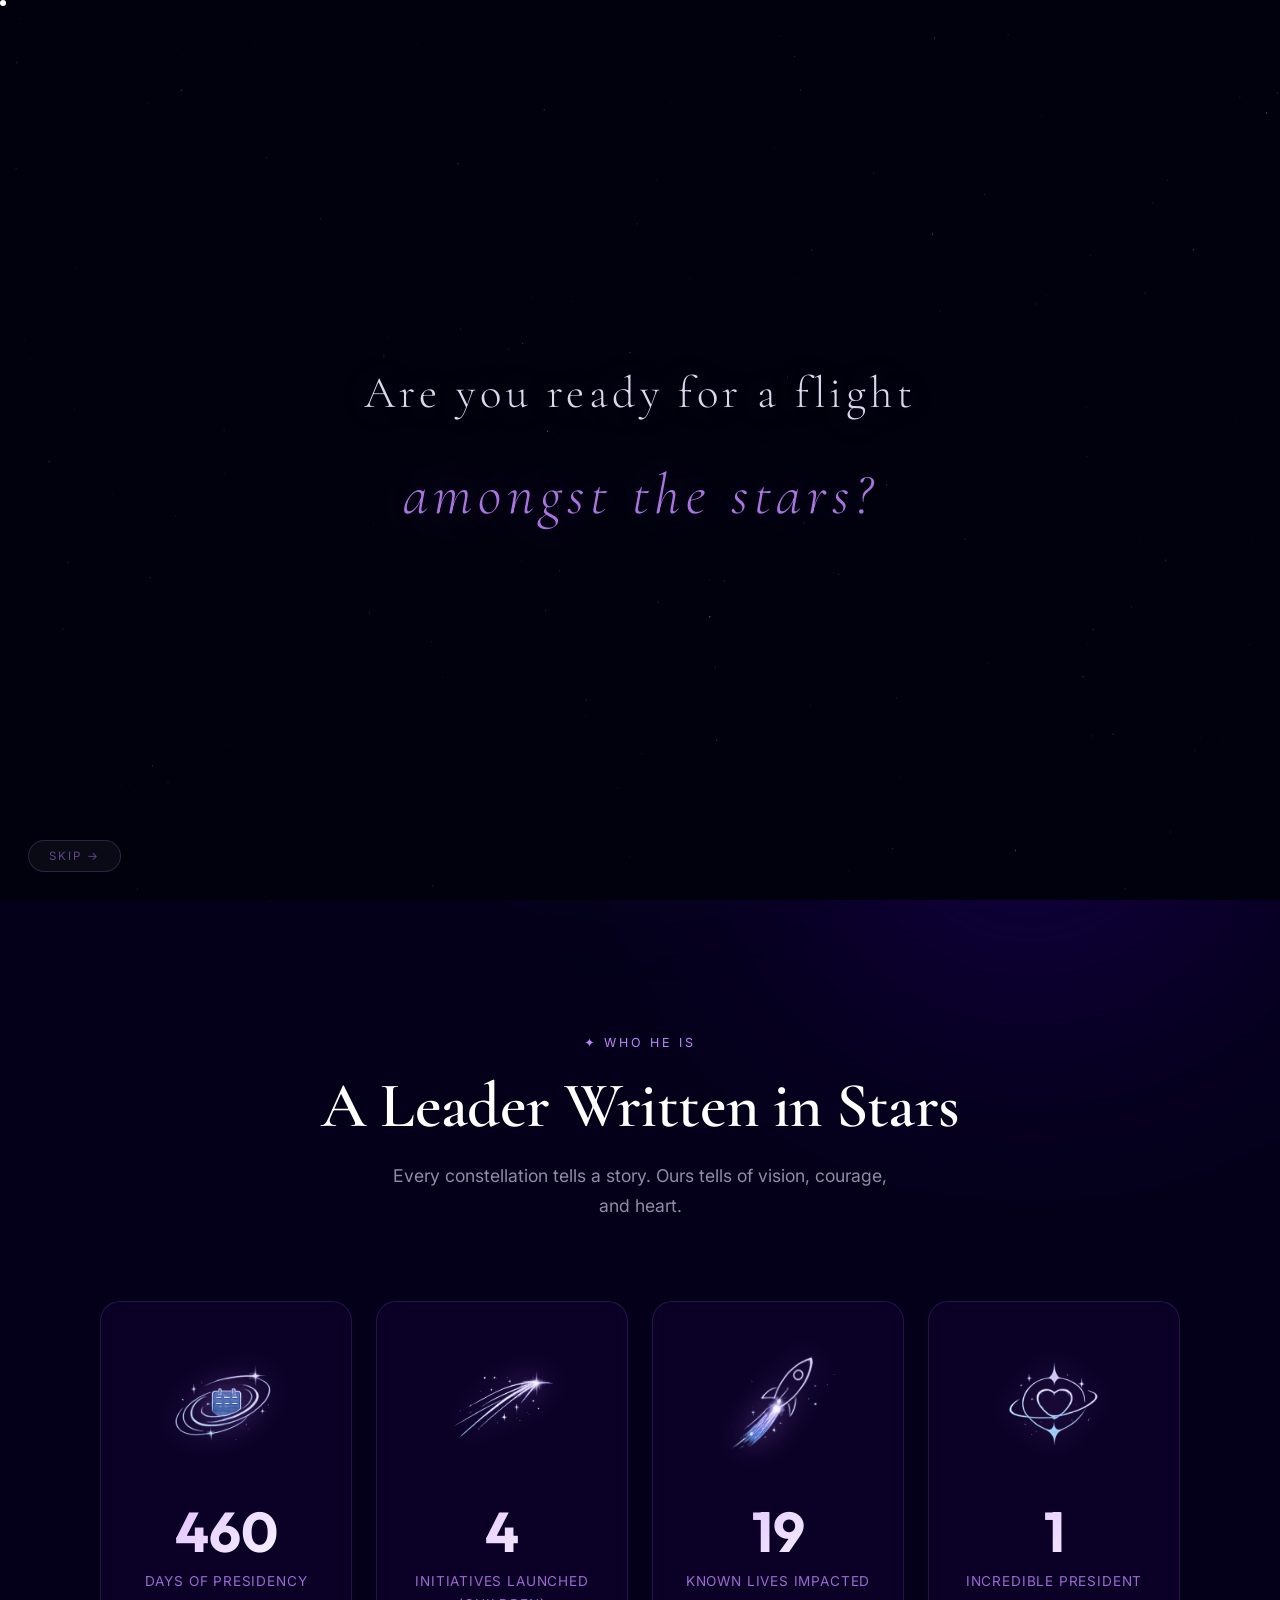
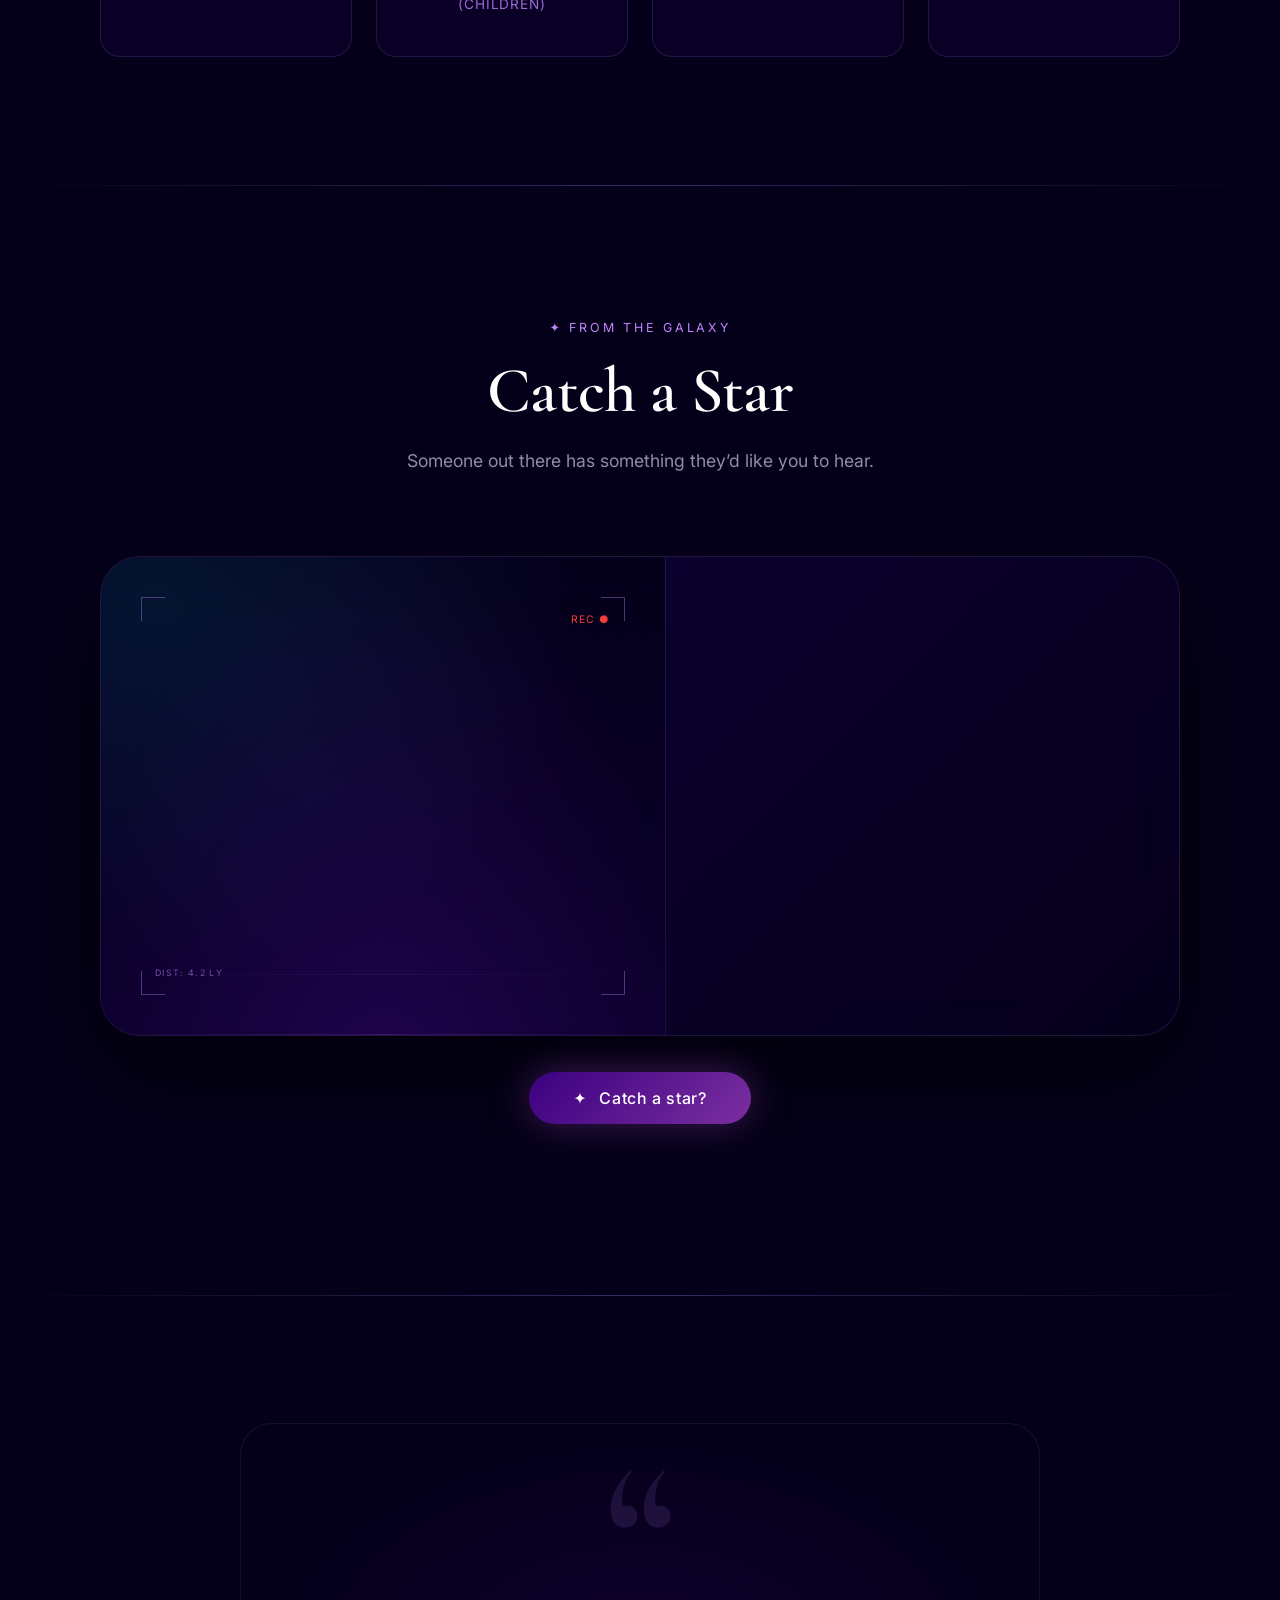
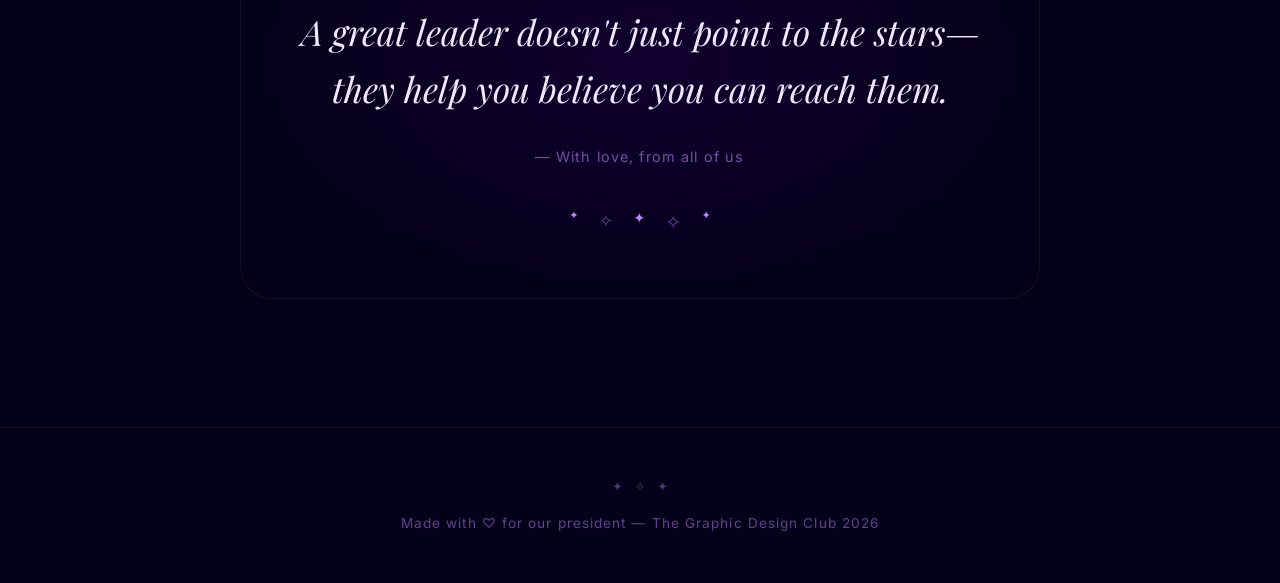
==== commit ec8bc5fb: "Add celestial cats to hero section, new member messages, minor text edits" ====
--- a/index.html
+++ b/index.html
@@ -116,7 +116,8 @@
       </div>
     </div>
 
-
+    <img src="assets/cats/celestial-reaching.png" alt="" class="space-cat cat-blend cat-reaching" id="cat-reaching" aria-hidden="true" />
+    <img src="assets/cats/celestial-reaching.png" alt="" class="space-cat cat-blend cat-reaching-mirror" id="cat-reaching-mirror" aria-hidden="true" />
   </section>
 
   <!-- ░░ ABOUT SECTION ░░ -->
@@ -247,6 +248,9 @@
     <p class="footer-text">Made with ♡ for our president &mdash; The Graphic Design Club 2026</p>
   </footer>
 
+  <!-- ░░ SPACE CATS ░░ -->
+  <img src="assets/cats/hello-peek.gif" alt="" class="space-cat cat-peeker" id="cat-peeker" aria-hidden="true" />
+
   <script src="js/script.js"></script>
 </body>
 
--- a/css/style.css
+++ b/css/style.css
@@ -1001,6 +1001,7 @@
   letter-spacing: 0.01em;
 }
 
+
 .caught-from {
   font-size: 0.8rem;
   letter-spacing: 0.14em;
@@ -1431,3 +1432,76 @@
   #cursor-dot, #cursor-glow { display: none; }
   body, a, button { cursor: auto !important; }
 }
+
+/* ── SPACE CATS ──────────────────────────────────────────── */
+.space-cat {
+  pointer-events: none;
+  user-select: none;
+  opacity: 0;
+  transition: opacity 1.8s ease;
+}
+
+.cat-blend {
+  mix-blend-mode: screen;
+  -webkit-mask-image: radial-gradient(ellipse at center, black 35%, transparent 72%);
+  mask-image: radial-gradient(ellipse at center, black 35%, transparent 72%);
+}
+
+.cat-reaching {
+  position: absolute;
+  right: 1%;
+  bottom: 4%;
+  width: clamp(140px, 18vw, 240px);
+  z-index: 1;
+  animation: catReach 8s ease-in-out infinite;
+}
+
+.cat-reaching.visible { opacity: 0.8; }
+
+.cat-reaching-mirror {
+  position: absolute;
+  left: 1%;
+  bottom: 4%;
+  width: clamp(140px, 18vw, 240px);
+  z-index: 1;
+  animation: catReachMirror 8s ease-in-out infinite;
+  animation-delay: -4s;
+}
+
+.cat-reaching-mirror.visible { opacity: 0.8; }
+
+@keyframes catReach {
+  0%, 100% { transform: translateY(0); }
+  50%      { transform: translateY(-14px); }
+}
+
+@keyframes catReachMirror {
+  0%, 100% { transform: scaleX(-1) translateY(0); }
+  50%      { transform: scaleX(-1) translateY(-14px); }
+}
+
+.cat-peeker {
+  position: fixed;
+  bottom: -50px;
+  right: 40px;
+  width: 70px;
+  z-index: 50;
+  filter: hue-rotate(220deg) saturate(1.3)
+          drop-shadow(0 0 12px rgba(192,132,252,0.5));
+  transition: bottom 0.8s cubic-bezier(0.34, 1.56, 0.64, 1),
+              opacity 0.4s ease;
+}
+
+.cat-peeker.visible { bottom: -10px; opacity: 1; }
+
+@media (max-width: 768px) {
+  .cat-reaching { width: clamp(100px, 28vw, 160px); right: -1%; }
+  .cat-reaching-mirror { width: clamp(100px, 28vw, 160px); left: -1%; }
+  .cat-peeker { width: 55px; right: 20px; }
+}
+
+@media (max-width: 480px) {
+  .cat-reaching { width: 100px; bottom: 2%; }
+  .cat-reaching-mirror { width: 100px; bottom: 2%; }
+  .cat-peeker { width: 45px; right: 12px; }
+}
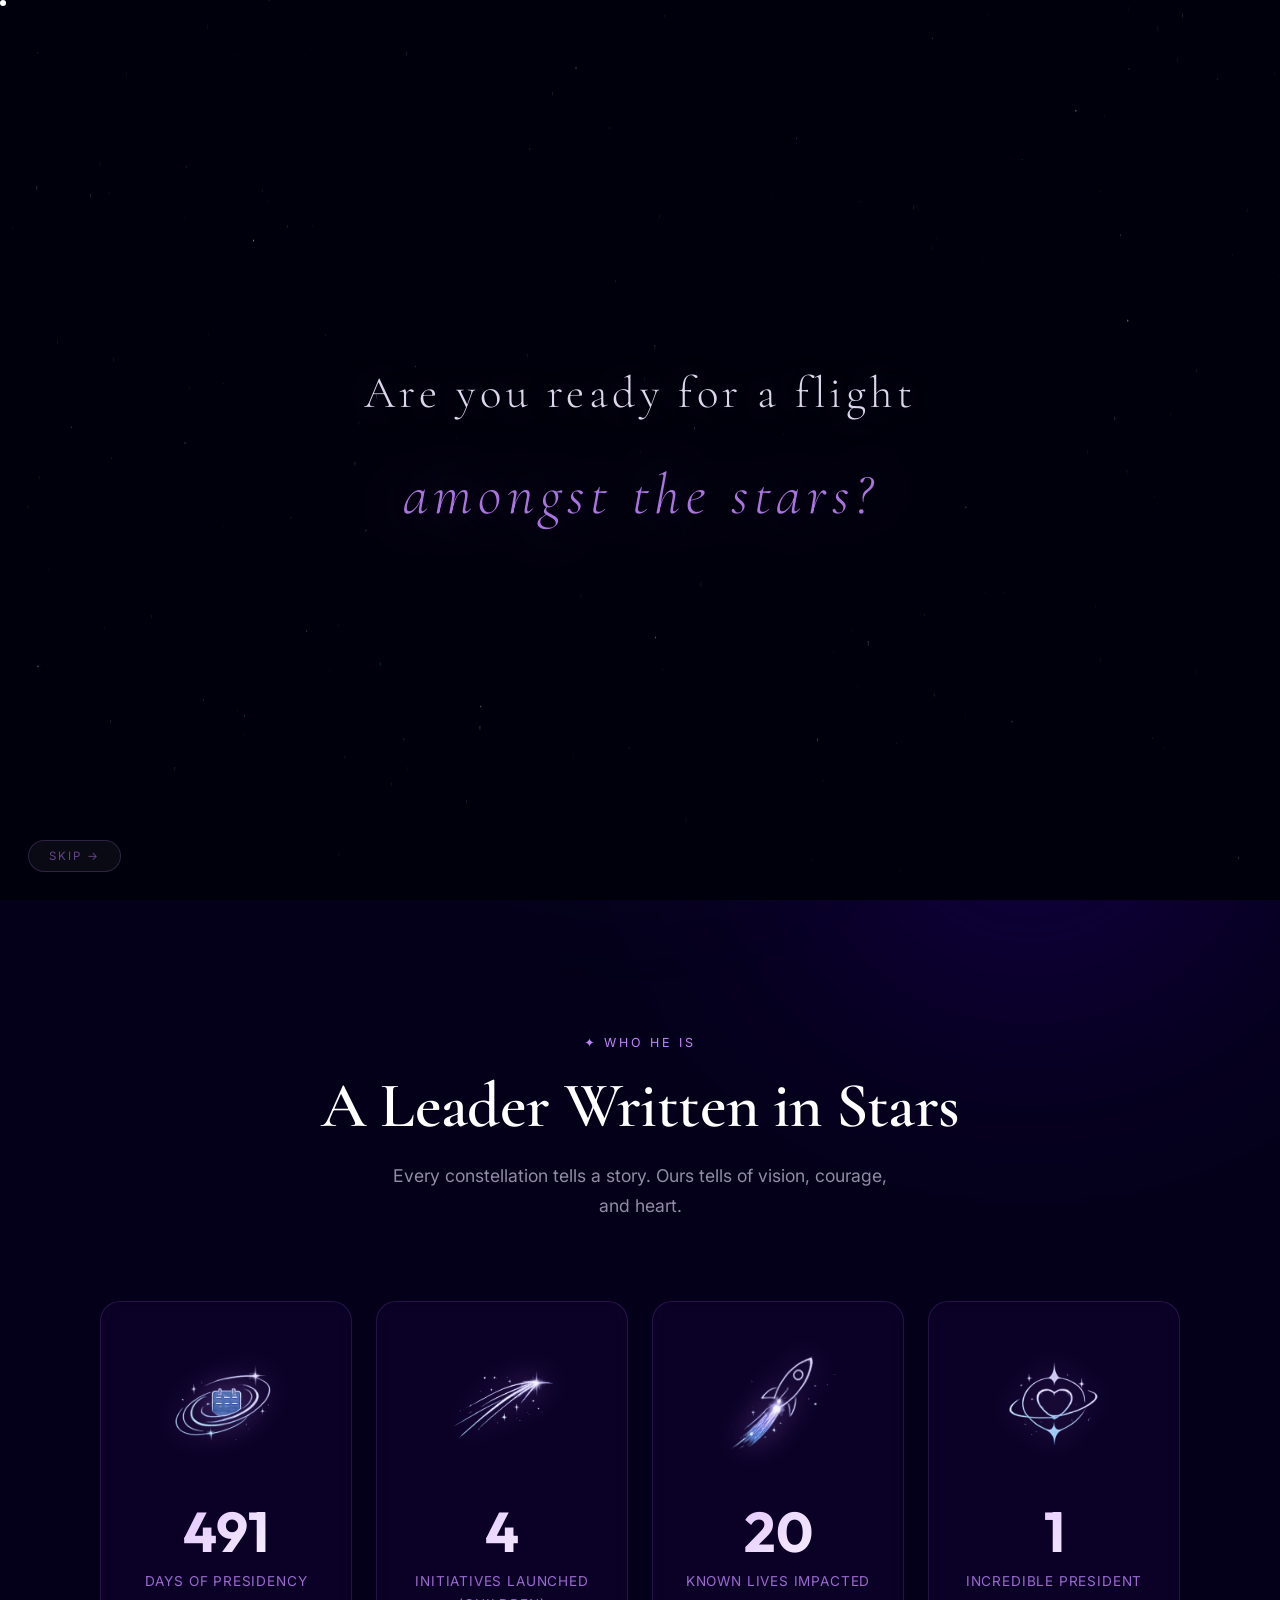
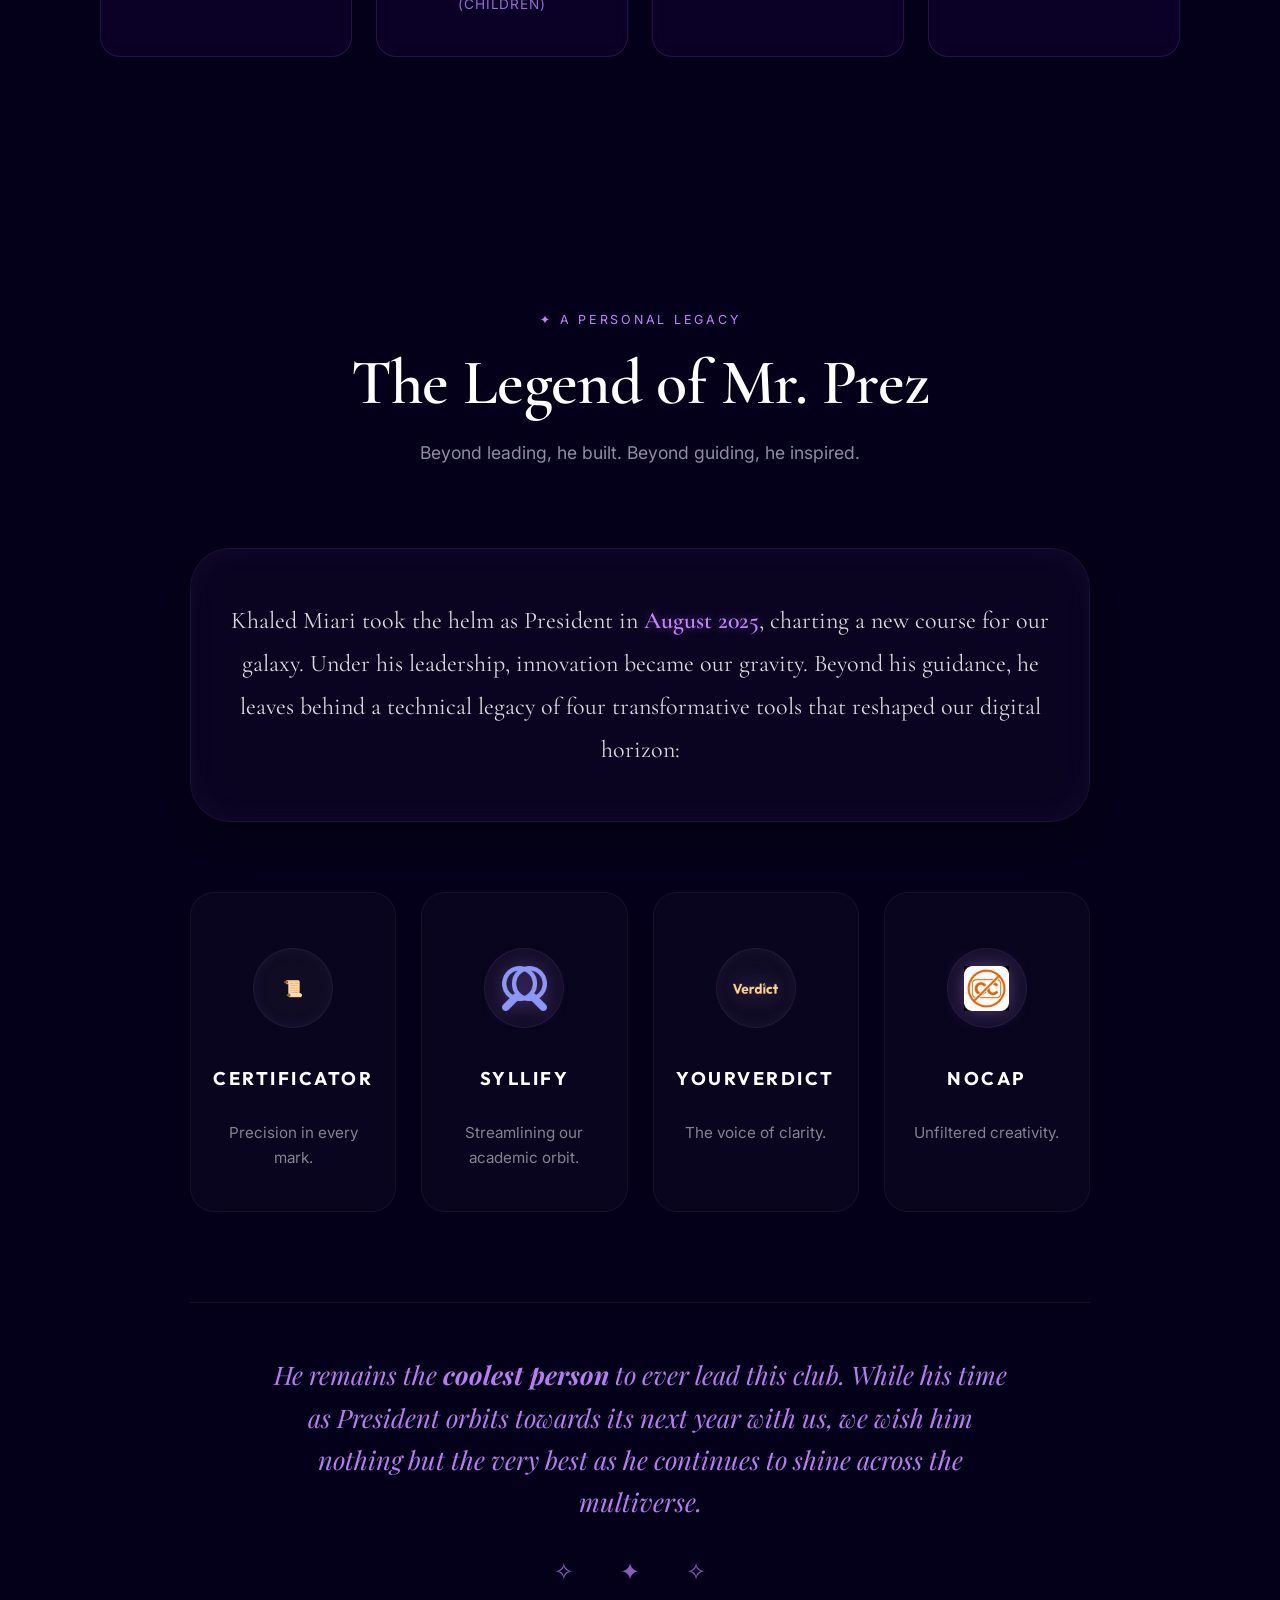
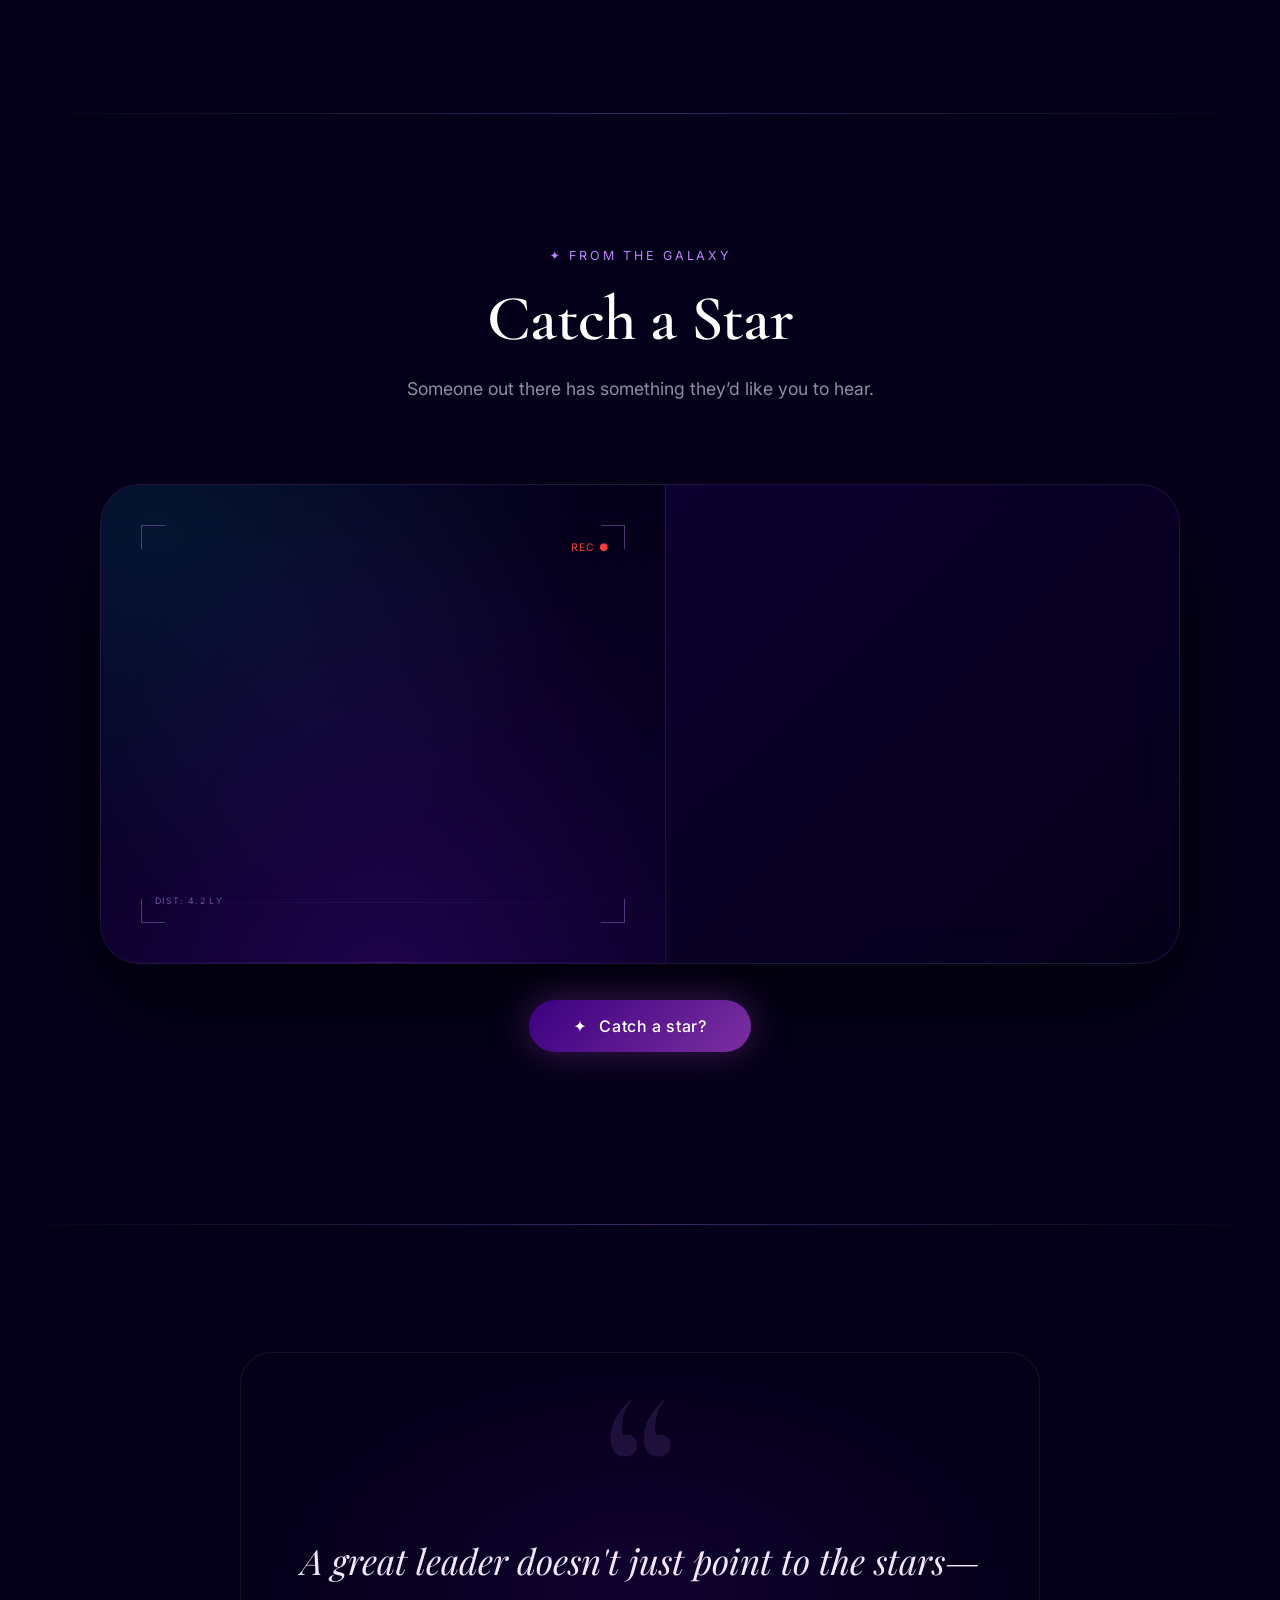
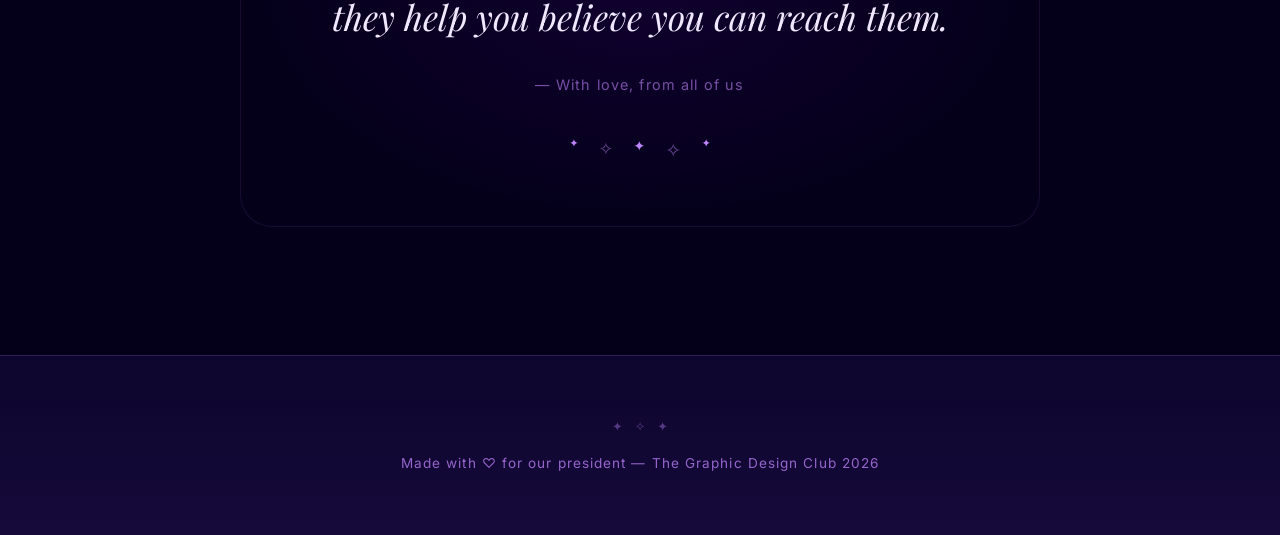
==== commit c1b6604f: "added meow toggle and personal story" ====
--- a/index.html
+++ b/index.html
@@ -26,6 +26,7 @@
   <!-- ░░ CINEMATIC INTRO ░░ -->
   <div id="intro-overlay" aria-modal="true" aria-label="Cinematic intro">
     <canvas id="intro-canvas"></canvas>
+
     <div class="cinema-bar cb-top"></div>
     <div class="cinema-bar cb-bottom"></div>
 
@@ -46,10 +47,14 @@
     <button id="intro-skip" aria-label="Skip intro">Skip &rarr;</button>
   </div>
 
-  <!-- ░░ STARFIELD CANVAS ░░ -->
-  <canvas id="starfield"></canvas>
+  <div id="starfield-bg">
+    <canvas id="starfield"></canvas>
+    <div id="constellation-cat" class="hidden-constellation" aria-hidden="true"></div>
+  </div>
+  <div id="particles"></div>
 
   <!-- ░░ NEBULA LAYERS ░░ -->
+
   <div class="nebula nebula-1"></div>
   <div class="nebula nebula-2"></div>
   <div class="nebula nebula-3"></div>
@@ -67,8 +72,15 @@
     <ul class="nav-links" id="nav-links">
       <li><a href="#hero" class="nav-link active">Home</a></li>
       <li><a href="#about" class="nav-link">About</a></li>
-      <li><a href="#messages" class="nav-link">Messages</a></li>
+      <li><a href="#personal-story" class="nav-link">Story</a></li>
+      <li><a href="#messages" class="nav-link cat-pun-toggle" data-normal="Messages" data-pun="Mew-ssages">Messages</a></li>
       <li><a href="#tribute" class="nav-link">Tribute</a></li>
+      <li class="meow-toggle-item">
+        <button id="meow-toggle" class="meow-btn" aria-label="Toggle celestial cats">
+          <span class="meow-icon">✦</span> Meow?
+        </button>
+      </li>
+
     </ul>
     <button class="nav-toggle" id="nav-toggle" aria-label="Toggle navigation">
       <span></span><span></span><span></span>
@@ -87,7 +99,7 @@
       <h1 class="hero-title">
         For
         <span class="title-highlight">Khaled M<span id="title-i-dot">i</span>ari</span>
-        <span class="hero-nickname">&mdash;&nbsp;Mr&nbsp;Prez&nbsp;&mdash;</span>
+        <span class="hero-nickname cat-pun-toggle" data-normal="— Mr Prez —" data-pun="— Mr Purr-ez —">— Mr Prez —</span>
       </h1>
 
       <p class="hero-subtitle">
@@ -96,13 +108,15 @@
       </p>
 
       <div class="hero-cta">
-        <a href="#messages" class="btn btn-primary" id="cta-messages">
+        <a href="#messages" class="btn btn-primary cat-pun-toggle" id="cta-messages" data-normal="Read Messages" data-pun="Read Mew-ssages">
           <span>Read Messages</span>
+
           <svg viewBox="0 0 24 24" fill="none" stroke="currentColor" stroke-width="2">
             <path d="M5 12h14M12 5l7 7-7 7" />
           </svg>
         </a>
-        <a href="#about" class="btn btn-ghost" id="cta-about">Discover More</a>
+        <a href="#personal-story" class="btn btn-primary cat-pun-toggle" id="cta-main" data-normal="Explore More" data-pun="Ex-paw-re More">Explore More</a>
+        <a href="#personal-story" class="btn btn-ghost cat-pun-toggle" id="cta-about" data-normal="Personal Story" data-pun="Purr-sonal Story">Personal Story</a>
       </div>
     </div>
 
@@ -118,7 +132,12 @@
 
     <img src="assets/cats/celestial-reaching.png" alt="" class="space-cat cat-blend cat-reaching" id="cat-reaching" aria-hidden="true" />
     <img src="assets/cats/celestial-reaching.png" alt="" class="space-cat cat-blend cat-reaching-mirror" id="cat-reaching-mirror" aria-hidden="true" />
-  </section>
+
+    <div class="meowteor-bubble" aria-hidden="true">
+      <img src="images/paw-white.png" alt="" class="meowteor-cat" />
+    </div>
+  </section>
+
 
   <!-- ░░ ABOUT SECTION ░░ -->
   <section class="about-section" id="about">
@@ -164,7 +183,76 @@
     </div>
   </section>
 
+  <!-- ░░ PERSONAL STORY SECTION ░░ -->
+  <section class="story-section" id="personal-story">
+    <div class="section-container">
+      <div class="reveal">
+        <div class="section-header">
+          <span class="section-tag cat-pun-toggle" data-normal="✦ A Personal Legacy" data-pun="✦ A Purr-sonal Legacy">✦ A Personal Legacy</span>
+          <h2 class="section-title cat-pun-toggle" data-normal="The Legend of Mr. Prez" data-pun="The Legend of Mr. Purr-ez">The Legend of Mr. Prez</h2>
+          <p class="section-subtitle">
+            Beyond leading, he built. Beyond guiding, he inspired.
+          </p>
+        </div>
+
+        <div class="story-content">
+          <div class="story-text-card">
+            <p>
+              Khaled Miari took the helm as President in <strong>August 2025</strong>, charting a new course for our galaxy. 
+              Under his leadership, innovation became our gravity. Beyond his guidance, he leaves behind a technical legacy of 
+              four transformative tools that reshaped our digital horizon:
+            </p>
+          </div>
+
+          <div class="tool-grid">
+            <div class="tool-card">
+              <div class="tool-glow"></div>
+              <div class="tool-icon">📜</div>
+              <h3>Certificator</h3>
+              <p>Precision in every mark.</p>
+            </div>
+            <div class="tool-card">
+              <div class="tool-glow"></div>
+              <div class="tool-icon">
+                <img src="images/syllify_logo.png" alt="Syllify Logo" class="tool-img" />
+              </div>
+              <h3>Syllify</h3>
+              <p>Streamlining our academic orbit.</p>
+            </div>
+
+            <div class="tool-card">
+              <div class="tool-glow"></div>
+              <div class="tool-icon">
+                <img src="images/verdict_logo.png" alt="YourVerdict Logo" class="tool-img" />
+              </div>
+              <h3>YourVerdict</h3>
+              <p>The voice of clarity.</p>
+            </div>
+            <div class="tool-card">
+              <div class="tool-glow"></div>
+              <div class="tool-icon">
+                <img src="images/nocap_logo.png" alt="NoCap Logo" class="tool-img" />
+              </div>
+              <h3>NoCap</h3>
+              <p>Unfiltered creativity.</p>
+            </div>
+
+          </div>
+
+          <div class="story-outro">
+            <p>
+              He remains the <strong>coolest person</strong> to ever lead this club. While his time as President orbits towards its 
+              next year with us, we wish him nothing but the very best as he continues to shine across the multiverse.
+            </p>
+            <div class="wishing-stars">✧ ✦ ✧</div>
+          </div>
+        </div>
+      </div>
+    </div>
+  </section>
+
   <!-- ░░ MESSAGES SECTION ░░ -->
+
   <section class="messages-section" id="messages">
     <div class="section-container">
 
@@ -251,7 +339,9 @@
   <!-- ░░ SPACE CATS ░░ -->
   <img src="assets/cats/hello-peek.gif" alt="" class="space-cat cat-peeker" id="cat-peeker" aria-hidden="true" />
 
+  <audio id="meow-sfx" src="assets/cats/squeaker.mpeg" preload="auto"></audio>
   <script src="js/script.js"></script>
 </body>
 
+
 </html>
--- a/css/style.css
+++ b/css/style.css
@@ -164,9 +164,9 @@
 }
 
 .navbar.scrolled {
-  background: rgba(13, 0, 48, 0.75);
+  background: rgba(26, 11, 69, 0.85);
   backdrop-filter: blur(20px);
-  box-shadow: 0 1px 0 rgba(192,132,252,0.12);
+  box-shadow: 0 1px 0 rgba(192,132,252,0.15);
 }
 
 .nav-logo {
@@ -220,6 +220,52 @@
 .nav-link.active {
   color: var(--white);
   background: rgba(192,132,252,0.15);
+}
+
+/* ── MEOW TOGGLE ────────────────────────────────────────── */
+.meow-toggle-item {
+  display: flex;
+  align-items: center;
+  margin-left: 10px;
+}
+
+.meow-btn {
+  background: rgba(192, 132, 252, 0.1);
+  border: 1px solid rgba(192, 132, 252, 0.2);
+  color: rgba(192, 132, 252, 0.6);
+  padding: 6px 14px;
+  border-radius: 99px;
+  font-family: var(--font-body);
+  font-size: 0.8rem;
+  letter-spacing: 0.05em;
+  cursor: pointer;
+  transition: all var(--transition);
+  display: flex;
+  align-items: center;
+  gap: 6px;
+}
+
+.meow-btn:hover {
+  background: rgba(192, 132, 252, 0.2);
+  border-color: rgba(192, 132, 252, 0.4);
+  color: var(--white);
+}
+
+.meow-btn.active {
+  background: rgba(192, 132, 252, 0.25);
+  border-color: rgba(192, 132, 252, 0.6);
+  color: var(--white);
+  box-shadow: 0 0 15px rgba(192, 132, 252, 0.3);
+}
+
+.meow-icon {
+  font-size: 0.9rem;
+  transition: transform 0.4s ease;
+}
+
+.meow-btn.active .meow-icon {
+  transform: rotate(180deg) scale(1.2);
+  color: var(--star-lavender);
 }
 
 .nav-toggle {
@@ -1182,8 +1228,9 @@
   position: relative;
   z-index: 1;
   text-align: center;
-  padding: 48px 20px;
-  border-top: 1px solid rgba(192,132,252,0.1);
+  padding: 60px 20px;
+  background: linear-gradient(to bottom, #0d052d 0%, #150a3a 100%);
+  border-top: 1px solid rgba(192,132,252,0.15);
 }
 
 .footer-stars {
@@ -1198,7 +1245,7 @@
 
 .footer-text {
   font-size: 0.85rem;
-  color: rgba(192,132,252,0.5);
+  color: rgba(192,132,252,0.75);
   letter-spacing: 0.08em;
 }
 
@@ -1216,6 +1263,13 @@
 
 /* ── RESPONSIVE ───────────────────────────────────────────── */
 @media (max-width: 768px) {
+  .nav-logo { gap: 6px; }
+  .logo-text { font-size: 1.1rem; }
+  .logo-star { font-size: 1.2rem; }
+
+  .site-footer { padding: 40px 15px; }
+  .footer-text { font-size: 0.75rem; letter-spacing: 0.04em; }
+
   .nav-links {
     position: fixed;
     top: var(--nav-h);
@@ -1435,11 +1489,33 @@
 
 /* ── SPACE CATS ──────────────────────────────────────────── */
 .space-cat {
-  pointer-events: none;
+  pointer-events: auto; /* ALLOW HOVER */
   user-select: none;
   opacity: 0;
-  transition: opacity 1.8s ease;
-}
+  z-index: 10;
+  transition: opacity 1.2s cubic-bezier(0.4, 0, 0.2, 1), transform 0.4s ease;
+  cursor: pointer;
+}
+
+.space-cat:hover {
+  animation: cosmicPurr 0.3s ease-in-out infinite alternate;
+  transform: scale(1.05);
+}
+
+@keyframes cosmicPurr {
+  from { transform: rotate(-1deg) translateY(0); }
+  to   { transform: rotate(1deg) translateY(-2px); }
+}
+
+body.meow-off .space-cat,
+body.meow-off .meowteor-bubble,
+body.meow-off .hidden-constellation {
+  opacity: 0 !important;
+  visibility: hidden;
+}
+
+
+
 
 .cat-blend {
   mix-blend-mode: screen;
@@ -1472,27 +1548,66 @@
 
 @keyframes catReach {
   0%, 100% { transform: translateY(0); }
-  50%      { transform: translateY(-14px); }
+  50%      { transform: translateY(-10px); }
 }
 
 @keyframes catReachMirror {
   0%, 100% { transform: scaleX(-1) translateY(0); }
-  50%      { transform: scaleX(-1) translateY(-14px); }
+  50%      { transform: scaleX(-1) translateY(-10px); }
+}
+
+.cats-hidden {
+  display: none !important;
 }
 
 .cat-peeker {
   position: fixed;
-  bottom: -50px;
-  right: 40px;
+  z-index: 1000;
   width: 70px;
-  z-index: 50;
+  opacity: 0;
   filter: hue-rotate(220deg) saturate(1.3)
           drop-shadow(0 0 12px rgba(192,132,252,0.5));
-  transition: bottom 0.8s cubic-bezier(0.34, 1.56, 0.64, 1),
-              opacity 0.4s ease;
-}
-
-.cat-peeker.visible { bottom: -10px; opacity: 1; }
+  transition: transform 1.2s cubic-bezier(0.34, 1.56, 0.64, 1), 
+              opacity 1.5s ease-in-out,
+              left 1.2s cubic-bezier(0.34, 1.56, 0.64, 1),
+              right 1.2s cubic-bezier(0.34, 1.56, 0.64, 1),
+              top 1.2s cubic-bezier(0.34, 1.56, 0.64, 1),
+              bottom 1.2s cubic-bezier(0.34, 1.56, 0.64, 1);
+  pointer-events: none;
+}
+
+.cat-peeker.peek-bottom { bottom: -60px; right: 10%; transform: rotate(0deg); }
+.cat-peeker.peek-bottom.visible { bottom: -10px; opacity: 1; }
+
+.cat-peeker.peek-left { left: -60px; top: 40%; transform: rotate(90deg); }
+.cat-peeker.peek-left.visible { left: -10px; opacity: 1; }
+
+.cat-peeker.peek-right { right: -60px; top: 60%; transform: rotate(-90deg); }
+.cat-peeker.peek-right.visible { right: -10px; opacity: 1; }
+
+/* ── SPARKLES ───────────────────────────────────────────── */
+.sparkle-container {
+  position: fixed;
+  inset: 0;
+  pointer-events: none;
+  z-index: 9999;
+}
+
+.sparkle {
+  position: absolute;
+  top: -60px;
+  color: var(--star-lavender);
+  font-size: 1rem;
+  user-select: none;
+  animation: sparkleFall linear forwards;
+  text-shadow: 0 0 10px var(--star-lavender);
+}
+
+@keyframes sparkleFall {
+  0% { transform: translateY(0) rotate(0deg) scale(0); opacity: 0; }
+  10% { opacity: 1; transform: translateY(100px) rotate(45deg) scale(1.2); }
+  100% { transform: translateY(110vh) rotate(360deg) scale(0.5); opacity: 0; }
+}
 
 @media (max-width: 768px) {
   .cat-reaching { width: clamp(100px, 28vw, 160px); right: -1%; }
@@ -1500,8 +1615,274 @@
   .cat-peeker { width: 55px; right: 20px; }
 }
 
+/* ── CURSOR PAWS ────────────────────────────────────────── */
+.cursor-paw {
+  position: fixed;
+  pointer-events: none;
+  z-index: 9998;
+  color: rgba(192, 132, 252, 0.4);
+  font-size: 1.1rem;
+  animation: pawFade 2s ease-out forwards;
+}
+
+@keyframes pawFade {
+  0% { transform: scale(0.4) rotate(-15deg); opacity: 0.6; filter: blur(0); }
+  100% { transform: scale(1.2) rotate(10deg); opacity: 0; filter: blur(4px); }
+}
+
+/* ── HEART SPARKLES ─────────────────────────────────────── */
+.heart-sparkle {
+  position: fixed;
+  pointer-events: none;
+  z-index: 10001;
+  color: #ff8dfb;
+  font-size: 1rem;
+  animation: heartFly 1.5s ease-out forwards;
+}
+
+@keyframes heartFly {
+  0% { transform: scale(0); opacity: 1; margin-top: 0; }
+  100% { transform: scale(1.5) translateX(30px); opacity: 0; margin-top: -80px; }
+}
+
+/* ── MEOW-TEOR ───────────────────────────────────────────── */
+.meowteor-bubble {
+  position: fixed;
+  bottom: -100px;
+  left: -100px;
+  width: 60px;
+  height: 60px;
+  background: radial-gradient(circle at 30% 30%, rgba(255,255,255,0.4), rgba(192,132,252,0.1));
+  border: 1px solid rgba(255,255,255,0.2);
+  border-radius: 50%;
+  display: flex;
+  align-items: center;
+  justify-content: center;
+  z-index: 2;
+  backdrop-filter: blur(2px);
+  animation: meowteorFlight 45s linear infinite;
+  box-shadow: 0 0 20px rgba(192,132,252,0.2);
+}
+
+.meowteor-cat { 
+  width: 28px;
+  height: auto;
+  filter: drop-shadow(0 0 8px #c084fc); 
+}
+
+
+@keyframes meowteorFlight {
+  0% { transform: translate(0, 0) rotate(0deg); opacity: 0; }
+  5% { opacity: 0.7; }
+  95% { opacity: 0.7; }
+  100% { transform: translate(120vw, -120vh) rotate(360deg); opacity: 0; }
+}
+
+/* ── CONSTELLATION CAT ────────────────────────────────────── */
+.hidden-constellation {
+  position: fixed;
+  top: 15%;
+  right: 15%;
+  width: 150px;
+  height: 150px;
+  opacity: 0.15;
+  background: radial-gradient(circle, #fff 1px, transparent 1px);
+  background-size: 30px 30px;
+  mask-image: url('data:image/svg+xml;utf8,<svg viewBox="0 0 100 100" xmlns="http://www.w3.org/2000/svg"><path d="M20,40 Q20,20 40,20 T60,40 Q60,60 40,60 T20,40 M30,20 L25,10 M50,20 L55,10" stroke="black" fill="black"/></svg>');
+  mask-size: contain;
+  mask-repeat: no-repeat;
+  transition: opacity 2s ease;
+  z-index: 1;
+}
+
+.hidden-constellation:hover {
+  opacity: 0.6;
+  filter: drop-shadow(0 0 10px #c084fc);
+}
+
+/* ── PERSONAL STORY SECTION ──────────────────────────── */
+.story-section {
+  padding: 120px 0;
+  position: relative;
+  overflow: hidden;
+}
+
+.story-content {
+  max-width: 900px;
+  margin: 0 auto;
+}
+
+.story-text-card {
+  background: rgba(192, 132, 252, 0.03);
+  backdrop-filter: blur(10px);
+  padding: 50px 40px;
+  border-radius: 40px;
+  border: 1px solid rgba(192, 132, 252, 0.1);
+  box-shadow: 
+    0 20px 50px rgba(0, 0, 0, 0.3),
+    inset 0 0 30px rgba(192, 132, 252, 0.05);
+  margin-bottom: 70px;
+  text-align: center;
+}
+
+.story-text-card p {
+  font-family: 'Cormorant Garamond', serif;
+  font-size: 1.5rem;
+  line-height: 1.8;
+  color: rgba(255, 255, 255, 0.85);
+  margin: 0;
+}
+
+.story-text-card strong {
+  color: var(--star-lavender);
+  font-weight: 600;
+  text-shadow: 0 0 10px rgba(192, 132, 252, 0.4);
+}
+
+.tool-grid {
+  display: grid;
+  grid-template-columns: repeat(auto-fit, minmax(200px, 1fr));
+  gap: 25px;
+  margin-bottom: 90px;
+}
+
+.tool-card {
+  position: relative;
+  background: rgba(255, 255, 255, 0.02);
+  border: 1px solid rgba(255, 255, 255, 0.05);
+  padding: 40px 25px;
+  border-radius: 24px;
+  transition: all 0.6s cubic-bezier(0.23, 1, 0.32, 1);
+  overflow: hidden;
+  display: flex;
+  flex-direction: column;
+  align-items: center;
+  gap: 15px;
+  text-align: center;
+}
+
+.tool-card::before {
+  content: '';
+  position: absolute;
+  inset: 0;
+  background: radial-gradient(circle at center, rgba(192, 132, 252, 0.18) 0%, transparent 70%);
+  opacity: 0;
+  transition: opacity 0.6s ease;
+}
+
+.tool-card:hover {
+  transform: translateY(-12px) scale(1.03);
+  border-color: rgba(192, 132, 252, 0.4);
+  background: rgba(192, 132, 252, 0.06);
+  box-shadow: 0 20px 45px rgba(192, 132, 252, 0.2);
+}
+
+.tool-card:hover::before {
+  opacity: 1;
+}
+
+.tool-icon {
+  width: 80px;
+  height: 80px;
+  margin: 0 auto 20px;
+  display: flex;
+  align-items: center;
+  justify-content: center;
+  background: rgba(255, 255, 255, 0.03);
+  border-radius: 50%;
+  border: 1px solid rgba(192, 132, 252, 0.1);
+  transition: all 0.6s cubic-bezier(0.23, 1, 0.32, 1);
+  box-shadow: inset 0 0 15px rgba(192, 132, 252, 0.05);
+  position: relative;
+  z-index: 1;
+}
+
+.tool-img {
+  width: 45px;
+  height: 45px;
+  object-fit: contain;
+  filter: drop-shadow(0 0 10px rgba(192, 132, 252, 0.4));
+  transition: transform 0.6s ease;
+}
+
+.tool-card:hover .tool-icon {
+  background: rgba(192, 132, 252, 0.1);
+  border-color: rgba(192, 132, 252, 0.4);
+  transform: translateY(-5px);
+  box-shadow: 0 0 25px rgba(192, 132, 252, 0.2);
+}
+
+.tool-card:hover .tool-img {
+  transform: scale(1.15) rotate(8deg);
+}
+
+
+
+.tool-card h3 {
+  font-family: 'Outfit', sans-serif;
+  font-size: 1.15rem;
+  text-transform: uppercase;
+  letter-spacing: 2.5px;
+  margin: 0 0 10px;
+  color: #fff;
+  z-index: 1;
+  min-height: 1.4em;
+  display: flex;
+  align-items: center;
+}
+
+.tool-card p {
+  font-size: 0.95rem;
+  color: rgba(255, 255, 255, 0.5);
+  margin: 0;
+  z-index: 1;
+  min-height: 2.8em;
+  display: flex;
+  align-items: flex-start;
+  justify-content: center;
+}
+
+
+.story-outro {
+  padding-top: 50px;
+  border-top: 1px solid rgba(192, 132, 252, 0.1);
+  text-align: center;
+}
+
+.story-outro p {
+  font-family: 'Playfair Display', serif;
+  font-style: italic;
+  font-size: 1.6rem;
+  color: rgba(192, 132, 252, 0.95);
+  line-height: 1.65;
+  max-width: 750px;
+  margin: 0 auto 30px;
+}
+
+.wishing-stars {
+  font-size: 1.5rem;
+  color: var(--star-lavender);
+  letter-spacing: 20px;
+  opacity: 0.7;
+  animation: starlightBreathe 3s ease-in-out infinite alternate;
+}
+
+@keyframes starlightBreathe {
+  from { opacity: 0.3; transform: scale(0.9); text-shadow: none; }
+  to   { opacity: 0.8; transform: scale(1.1); text-shadow: 0 0 15px rgba(192, 132, 252, 0.6); }
+}
+
+/* Responsive Story Section */
+@media (max-width: 768px) {
+  .story-text-card { padding: 40px 25px; }
+  .story-text-card p { font-size: 1.3rem; }
+  .story-outro p { font-size: 1.4rem; }
+  .tool-grid { grid-template-columns: repeat(2, 1fr); }
+}
+
 @media (max-width: 480px) {
-  .cat-reaching { width: 100px; bottom: 2%; }
-  .cat-reaching-mirror { width: 100px; bottom: 2%; }
-  .cat-peeker { width: 45px; right: 12px; }
-}
+  .tool-grid { grid-template-columns: 1fr; }
+  .story-text-card p { font-size: 1.15rem; }
+}
+
+
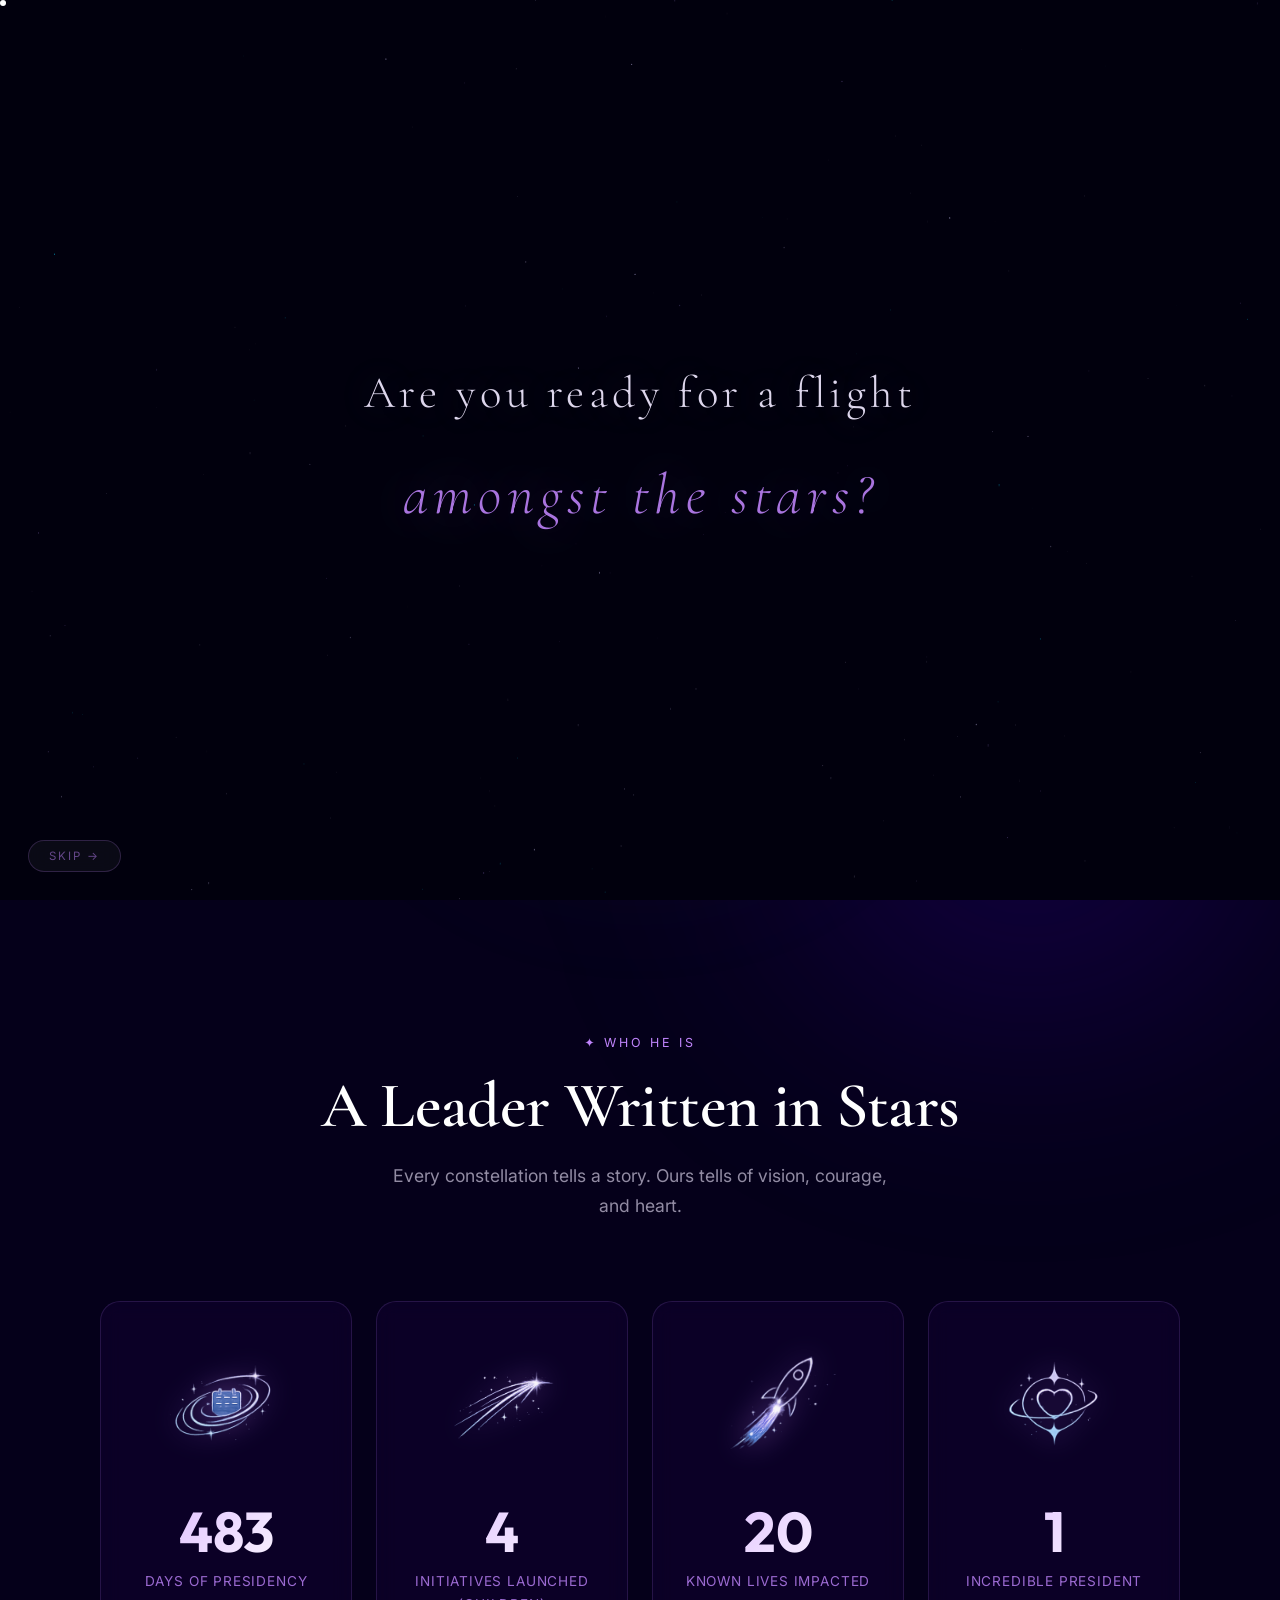
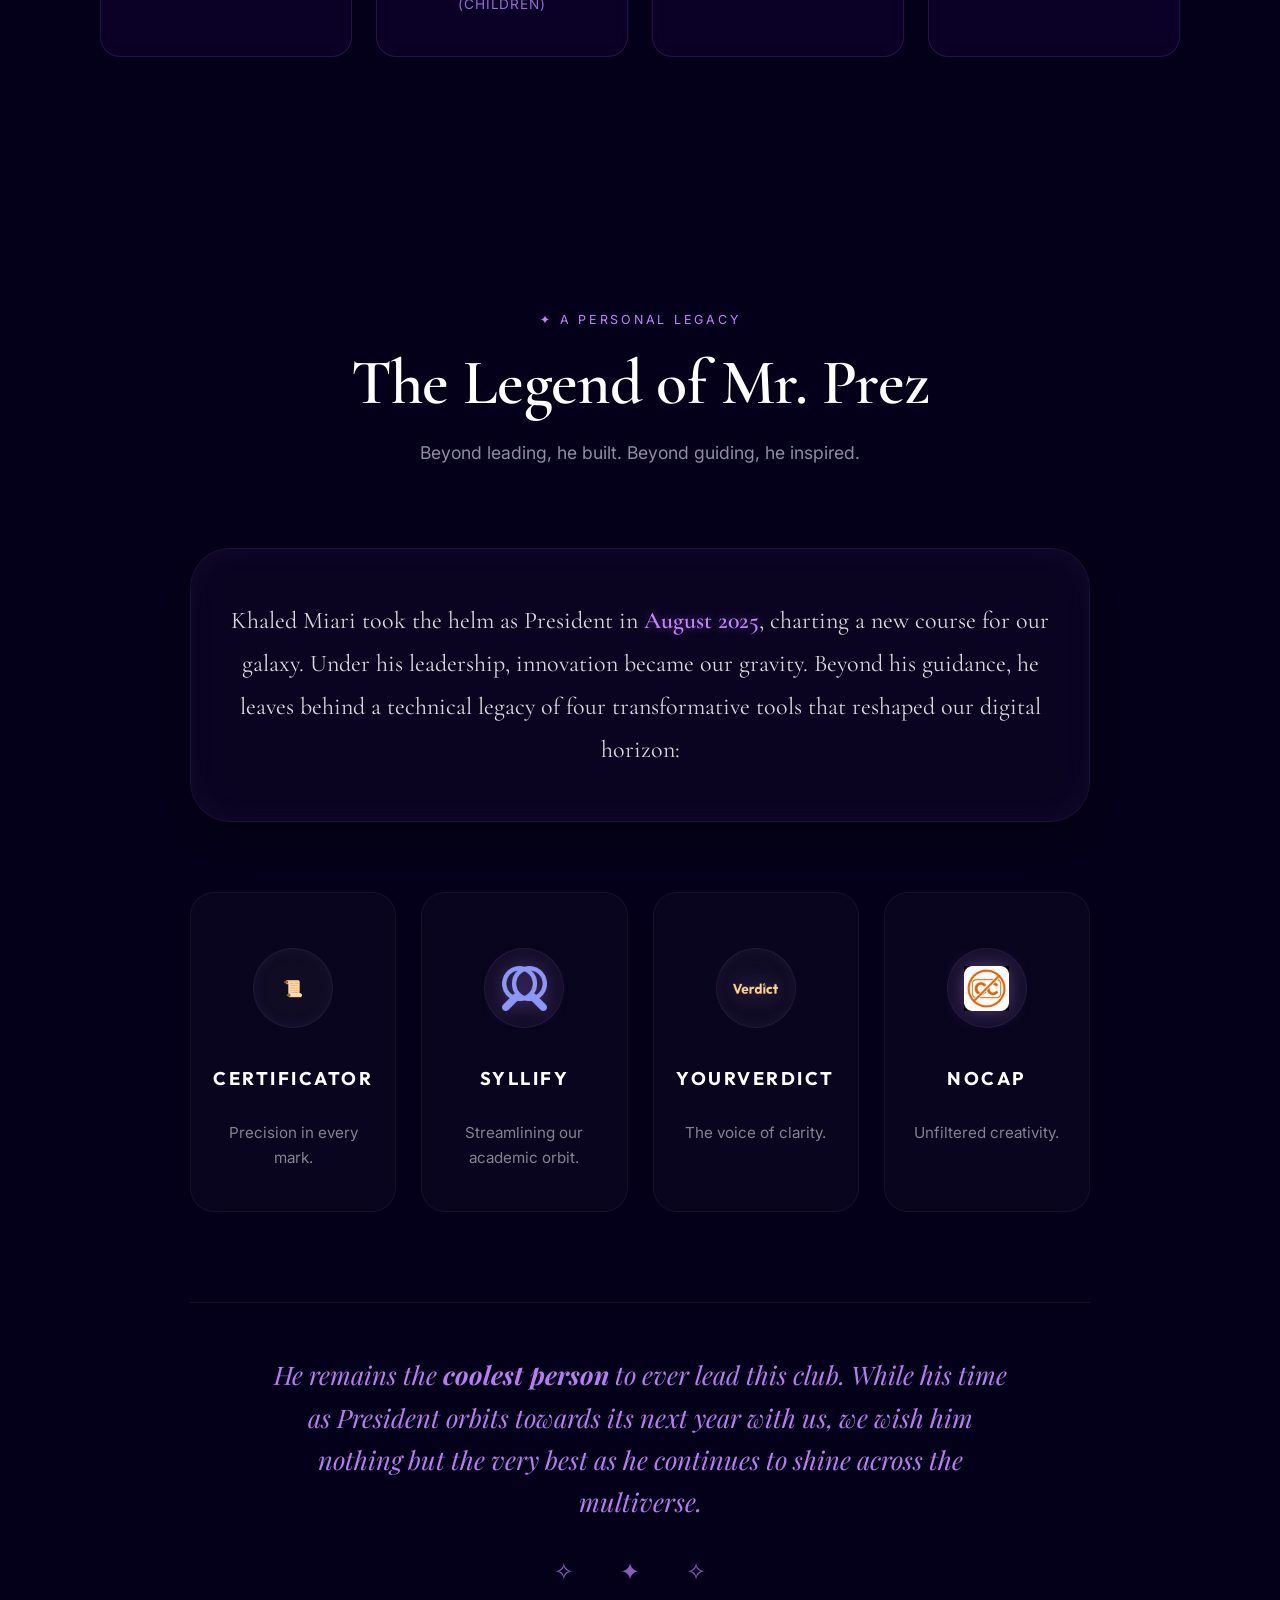
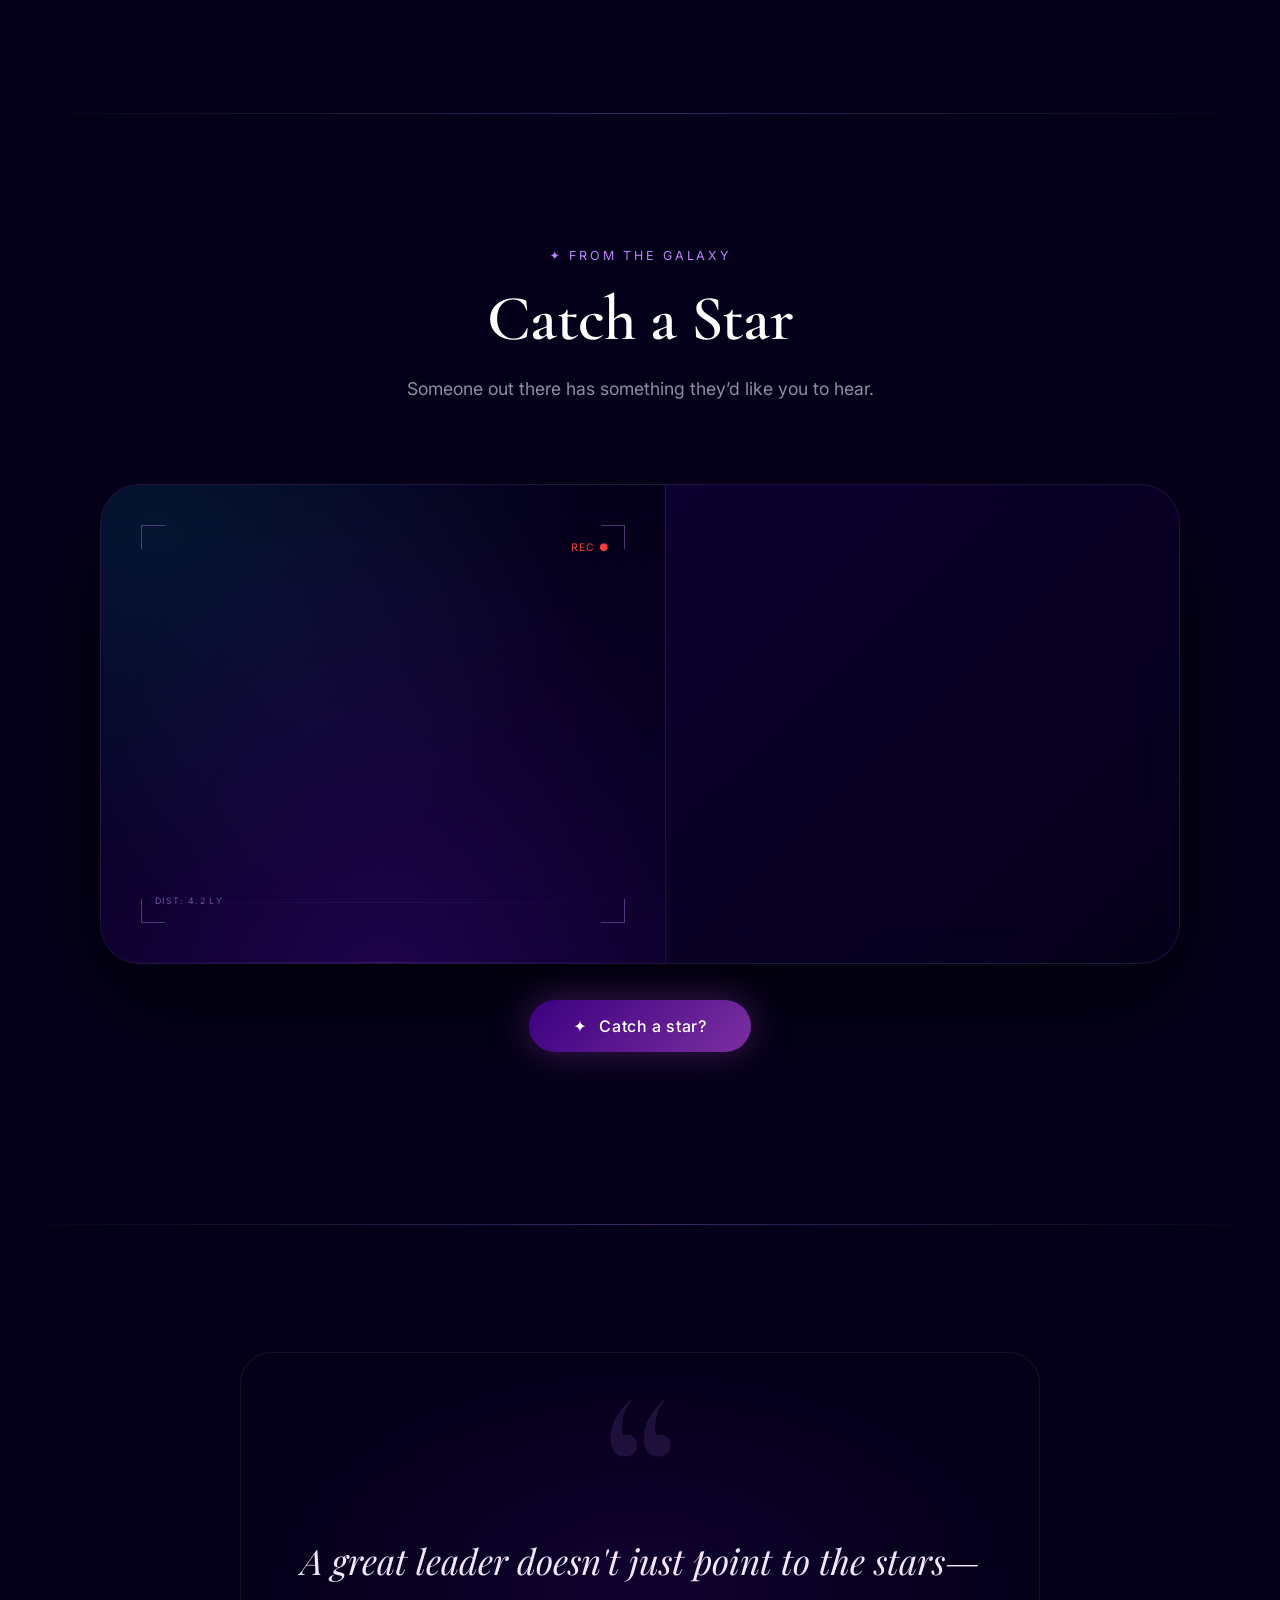
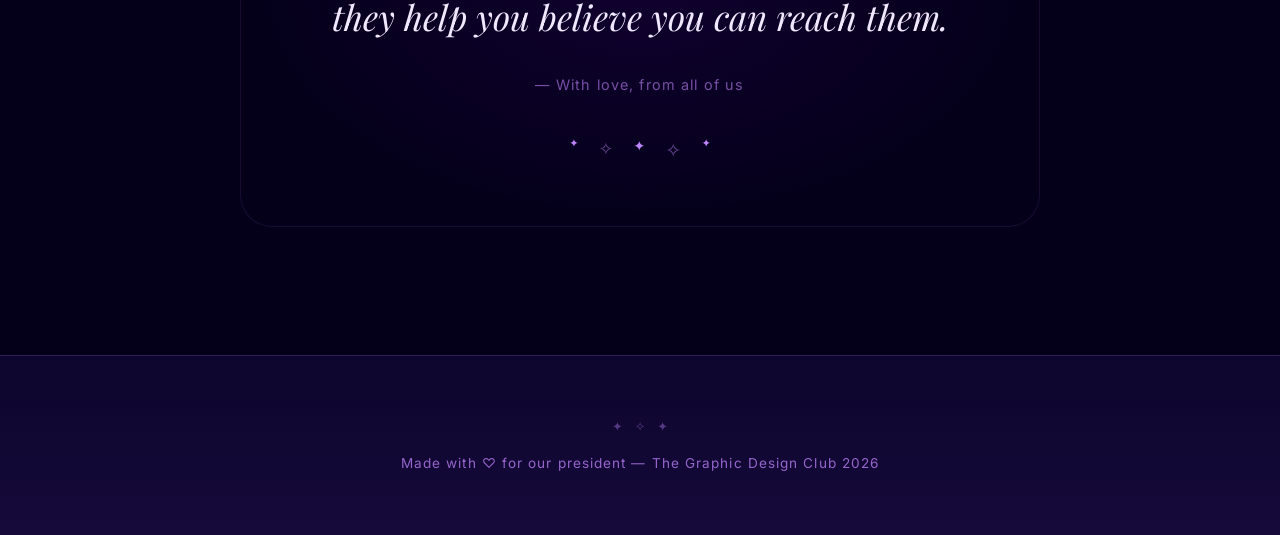
==== commit af9108a8: "Add files via upload" ====
--- a/index.html
+++ b/index.html
@@ -1,347 +1,347 @@
-<!DOCTYPE html>
-<html lang="en">
-
-<head>
-  <meta charset="UTF-8" />
-  <meta name="viewport" content="width=device-width, initial-scale=1.0" />
-  <meta name="description" content="A galaxy of gratitude — a tribute page for our president." />
-  <title>For Our President &mdash; Across the Stars</title>
-
-  <!-- Google Fonts -->
-  <link rel="preconnect" href="https://fonts.googleapis.com" />
-  <link rel="preconnect" href="https://fonts.gstatic.com" crossorigin />
-  <link
-    href="https://fonts.googleapis.com/css2?family=Cinzel+Decorative:wght@700&family=Cormorant+Garamond:wght@300;400;600;700&family=Inter:wght@300;400;500&family=Outfit:wght@600;700&family=Playfair+Display:ital,wght@1,400;1,700&display=swap"
-    rel="stylesheet" />
-
-  <link rel="icon" type="image/png" href="images/logo.png" />
-  <link rel="stylesheet" href="css/style.css" />
-</head>
-
-<body>
-  <!-- ░░ CUSTOM CURSOR ░░ -->
-  <div id="cursor-dot"></div>
-  <div id="cursor-glow"></div>
-
-  <!-- ░░ CINEMATIC INTRO ░░ -->
-  <div id="intro-overlay" aria-modal="true" aria-label="Cinematic intro">
-    <canvas id="intro-canvas"></canvas>
-
-    <div class="cinema-bar cb-top"></div>
-    <div class="cinema-bar cb-bottom"></div>
-
-    <!-- Phase 1: Invitation text -->
-    <div id="intro-p1" class="intro-phase">
-      <p class="invite-line" id="il-1">Are you ready for a flight</p>
-      <p class="invite-line accent" id="il-2">amongst the stars?</p>
-    </div>
-
-    <!-- Phase 2: Warp messages -->
-    <div id="intro-p2" class="intro-phase">
-      <p class="warp-msg" id="wm-1">Taking you to a world of stars&hellip;</p>
-      <p class="warp-msg" id="wm-2">Words may not be enough&hellip;</p>
-      <p class="warp-msg" id="wm-3">But we had to try.</p>
-      <p class="warp-msg" id="wm-4">For someone who deserves the universe.</p>
-    </div>
-
-    <button id="intro-skip" aria-label="Skip intro">Skip &rarr;</button>
-  </div>
-
-  <div id="starfield-bg">
-    <canvas id="starfield"></canvas>
-    <div id="constellation-cat" class="hidden-constellation" aria-hidden="true"></div>
-  </div>
-  <div id="particles"></div>
-
-  <!-- ░░ NEBULA LAYERS ░░ -->
-
-  <div class="nebula nebula-1"></div>
-  <div class="nebula nebula-2"></div>
-  <div class="nebula nebula-3"></div>
-  <div class="nebula nebula-4"></div>
-
-  <!-- ░░ FLOATING PARTICLES ░░ -->
-  <div class="particles" id="particles"></div>
-
-  <!-- ░░ NAVIGATION ░░ -->
-  <nav class="navbar" id="navbar">
-    <div class="nav-logo">
-      <span class="logo-star">✦</span>
-      <span class="logo-text">For Our President</span>
-    </div>
-    <ul class="nav-links" id="nav-links">
-      <li><a href="#hero" class="nav-link active">Home</a></li>
-      <li><a href="#about" class="nav-link">About</a></li>
-      <li><a href="#personal-story" class="nav-link">Story</a></li>
-      <li><a href="#messages" class="nav-link cat-pun-toggle" data-normal="Messages" data-pun="Mew-ssages">Messages</a></li>
-      <li><a href="#tribute" class="nav-link">Tribute</a></li>
-      <li class="meow-toggle-item">
-        <button id="meow-toggle" class="meow-btn" aria-label="Toggle celestial cats">
-          <span class="meow-icon">✦</span> Meow?
-        </button>
-      </li>
-
-    </ul>
-    <button class="nav-toggle" id="nav-toggle" aria-label="Toggle navigation">
-      <span></span><span></span><span></span>
-    </button>
-  </nav>
-
-  <!-- ░░ HERO SECTION ░░ -->
-  <section class="hero" id="hero">
-    <div class="hero-content">
-      <p class="hero-eyebrow">
-        <span class="eyebrow-line"></span>
-        A Universe of Gratitude
-        <span class="eyebrow-line"></span>
-      </p>
-
-      <h1 class="hero-title">
-        For
-        <span class="title-highlight">Khaled M<span id="title-i-dot">i</span>ari</span>
-        <span class="hero-nickname cat-pun-toggle" data-normal="— Mr Prez —" data-pun="— Mr Purr-ez —">— Mr Prez —</span>
-      </h1>
-
-      <p class="hero-subtitle">
-        Among a galaxy of people, you shone the brightest.<br />
-        This space holds our stories, our gratitude, and our love.
-      </p>
-
-      <div class="hero-cta">
-        <a href="#messages" class="btn btn-primary cat-pun-toggle" id="cta-messages" data-normal="Read Messages" data-pun="Read Mew-ssages">
-          <span>Read Messages</span>
-
-          <svg viewBox="0 0 24 24" fill="none" stroke="currentColor" stroke-width="2">
-            <path d="M5 12h14M12 5l7 7-7 7" />
-          </svg>
-        </a>
-        <a href="#personal-story" class="btn btn-primary cat-pun-toggle" id="cta-main" data-normal="Explore More" data-pun="Ex-paw-re More">Explore More</a>
-        <a href="#personal-story" class="btn btn-ghost cat-pun-toggle" id="cta-about" data-normal="Personal Story" data-pun="Purr-sonal Story">Personal Story</a>
-      </div>
-    </div>
-
-    <!-- Orbiting rings decoration -->
-    <div class="orbital-rings" aria-hidden="true">
-      <div class="ring ring-1"></div>
-      <div class="ring ring-2"></div>
-      <div class="ring ring-3"></div>
-      <div class="ring-center">
-        <div class="ring-glow"></div>
-      </div>
-    </div>
-
-    <img src="assets/cats/celestial-reaching.png" alt="" class="space-cat cat-blend cat-reaching" id="cat-reaching" aria-hidden="true" />
-    <img src="assets/cats/celestial-reaching.png" alt="" class="space-cat cat-blend cat-reaching-mirror" id="cat-reaching-mirror" aria-hidden="true" />
-
-    <div class="meowteor-bubble" aria-hidden="true">
-      <img src="images/paw-white.png" alt="" class="meowteor-cat" />
-    </div>
-  </section>
-
-
-  <!-- ░░ ABOUT SECTION ░░ -->
-  <section class="about-section" id="about">
-    <div class="section-container">
-      <div class="section-header">
-        <span class="section-tag">✦ Who He Is</span>
-        <h2 class="section-title">A Leader Written in Stars</h2>
-        <p class="section-subtitle">
-          Every constellation tells a story. Ours tells of vision, courage, and heart.
-        </p>
-      </div>
-
-      <div class="stats-grid">
-        <div class="stat-card" id="stat-1">
-          <div class="stat-icon">
-            <img src="images/calender.png" alt="Calendar Icon" />
-          </div>
-          <div class="stat-number" data-target="100">0</div>
-          <div class="stat-label">Days of Presidency</div>
-        </div>
-        <div class="stat-card" id="stat-2">
-          <div class="stat-icon">
-            <img src="images/initiative.png" alt="Initiative Icon" />
-          </div>
-          <div class="stat-number" data-target="4">0</div>
-          <div class="stat-label">Initiatives Launched (Children)</div>
-        </div>
-        <div class="stat-card" id="stat-3">
-          <div class="stat-icon">
-            <img src="images/rocket.png" alt="Rocket Icon" />
-          </div>
-          <div class="stat-number" data-target="20">0</div>
-          <div class="stat-label">Known Lives Impacted</div>
-        </div>
-        <div class="stat-card" id="stat-4">
-          <div class="stat-icon">
-            <img src="images/heart.png" alt="Heart Icon" />
-          </div>
-          <div class="stat-number" data-target="1">0</div>
-          <div class="stat-label">Incredible President</div>
-        </div>
-      </div>
-    </div>
-  </section>
-
-  <!-- ░░ PERSONAL STORY SECTION ░░ -->
-  <section class="story-section" id="personal-story">
-    <div class="section-container">
-      <div class="reveal">
-        <div class="section-header">
-          <span class="section-tag cat-pun-toggle" data-normal="✦ A Personal Legacy" data-pun="✦ A Purr-sonal Legacy">✦ A Personal Legacy</span>
-          <h2 class="section-title cat-pun-toggle" data-normal="The Legend of Mr. Prez" data-pun="The Legend of Mr. Purr-ez">The Legend of Mr. Prez</h2>
-          <p class="section-subtitle">
-            Beyond leading, he built. Beyond guiding, he inspired.
-          </p>
-        </div>
-
-        <div class="story-content">
-          <div class="story-text-card">
-            <p>
-              Khaled Miari took the helm as President in <strong>August 2025</strong>, charting a new course for our galaxy. 
-              Under his leadership, innovation became our gravity. Beyond his guidance, he leaves behind a technical legacy of 
-              four transformative tools that reshaped our digital horizon:
-            </p>
-          </div>
-
-          <div class="tool-grid">
-            <div class="tool-card">
-              <div class="tool-glow"></div>
-              <div class="tool-icon">📜</div>
-              <h3>Certificator</h3>
-              <p>Precision in every mark.</p>
-            </div>
-            <div class="tool-card">
-              <div class="tool-glow"></div>
-              <div class="tool-icon">
-                <img src="images/syllify_logo.png" alt="Syllify Logo" class="tool-img" />
-              </div>
-              <h3>Syllify</h3>
-              <p>Streamlining our academic orbit.</p>
-            </div>
-
-            <div class="tool-card">
-              <div class="tool-glow"></div>
-              <div class="tool-icon">
-                <img src="images/verdict_logo.png" alt="YourVerdict Logo" class="tool-img" />
-              </div>
-              <h3>YourVerdict</h3>
-              <p>The voice of clarity.</p>
-            </div>
-            <div class="tool-card">
-              <div class="tool-glow"></div>
-              <div class="tool-icon">
-                <img src="images/nocap_logo.png" alt="NoCap Logo" class="tool-img" />
-              </div>
-              <h3>NoCap</h3>
-              <p>Unfiltered creativity.</p>
-            </div>
-
-          </div>
-
-          <div class="story-outro">
-            <p>
-              He remains the <strong>coolest person</strong> to ever lead this club. While his time as President orbits towards its 
-              next year with us, we wish him nothing but the very best as he continues to shine across the multiverse.
-            </p>
-            <div class="wishing-stars">✧ ✦ ✧</div>
-          </div>
-        </div>
-      </div>
-    </div>
-  </section>
-
-  <!-- ░░ MESSAGES SECTION ░░ -->
-
-  <section class="messages-section" id="messages">
-    <div class="section-container">
-
-      <div class="section-header">
-        <span class="section-tag">✦ From the Galaxy</span>
-        <h2 class="section-title">Catch a Star</h2>
-        <p class="section-subtitle">
-          Someone out there has something they&rsquo;d like you to hear.
-        </p>
-      </div>
-
-      <!-- ── STAR CATCHER ── -->
-      <div class="star-catcher" id="star-catcher">
-
-        <div class="catcher-main">
-          <!-- Sky stage: comets fall through here -->
-          <div class="sky-stage" id="sky-stage">
-            <div class="sky-grid-line sl-1"></div>
-            <div class="sky-grid-line sl-2"></div>
-            <div class="impact-glow" id="impact-glow"></div>
-            <div class="viewfinder-ui" aria-hidden="true">
-              <div class="vf-corner vfc-1"></div>
-              <div class="vf-corner vfc-2"></div>
-              <div class="vf-corner vfc-3"></div>
-              <div class="vf-corner vfc-4"></div>
-              <div class="vf-rec">REC ●</div>
-              <div class="vf-data">DIST: 4.2 LY</div>
-            </div>
-          </div>
-
-          <!-- Message appears here after catching -->
-          <div class="caught-display" id="caught-display">
-            <div class="caught-card" id="caught-card" aria-live="polite">
-              <span class="caught-deco" aria-hidden="true">✦</span>
-              <div class="caught-text" id="caught-text"></div>
-              <span class="caught-from">— Anonymous &nbsp;✧</span>
-            </div>
-          </div>
-        </div>
-
-        <!-- Controls -->
-        <div class="catcher-controls">
-          <button class="catch-btn" id="catch-btn">
-            <span class="catch-star-icon" id="catch-star-icon" aria-hidden="true">✦</span>
-            <span id="catch-label">Catch a star?</span>
-          </button>
-          <p class="catch-progress" id="catch-progress"></p>
-        </div>
-
-      </div>
-    </div>
-  </section>
-
-  <!-- ░░ TRIBUTE SECTION ░░ -->
-  <section class="tribute-section" id="tribute">
-    <div class="section-container">
-      <div class="tribute-inner">
-        <div class="tribute-quote-mark">&ldquo;</div>
-        <blockquote class="tribute-quote">
-          A great leader doesn&apos;t just point to the stars&mdash;<br />
-          they help you believe you can reach them.
-        </blockquote>
-        <p class="tribute-attribution">— With love, from all of us</p>
-
-        <div class="tribute-stars" aria-hidden="true">
-          <span class="ts ts-1">✦</span>
-          <span class="ts ts-2">✧</span>
-          <span class="ts ts-3">✦</span>
-          <span class="ts ts-4">✧</span>
-          <span class="ts ts-5">✦</span>
-        </div>
-      </div>
-    </div>
-  </section>
-
-  <!-- ░░ FOOTER ░░ -->
-  <footer class="site-footer">
-    <div class="footer-stars" aria-hidden="true">
-      <span>✦</span><span>✧</span><span>✦</span>
-    </div>
-    <p class="footer-text">Made with ♡ for our president &mdash; The Graphic Design Club 2026</p>
-  </footer>
-
-  <!-- ░░ SPACE CATS ░░ -->
-  <img src="assets/cats/hello-peek.gif" alt="" class="space-cat cat-peeker" id="cat-peeker" aria-hidden="true" />
-
-  <audio id="meow-sfx" src="assets/cats/squeaker.mpeg" preload="auto"></audio>
-  <script src="js/script.js"></script>
-</body>
-
-
+<!DOCTYPE html>
+<html lang="en">
+
+<head>
+  <meta charset="UTF-8" />
+  <meta name="viewport" content="width=device-width, initial-scale=1.0" />
+  <meta name="description" content="A galaxy of gratitude — a tribute page for our president." />
+  <title>For Our President &mdash; Across the Stars</title>
+
+  <!-- Google Fonts -->
+  <link rel="preconnect" href="https://fonts.googleapis.com" />
+  <link rel="preconnect" href="https://fonts.gstatic.com" crossorigin />
+  <link
+    href="https://fonts.googleapis.com/css2?family=Cinzel+Decorative:wght@700&family=Cormorant+Garamond:wght@300;400;600;700&family=Inter:wght@300;400;500&family=Outfit:wght@600;700&family=Playfair+Display:ital,wght@1,400;1,700&display=swap"
+    rel="stylesheet" />
+
+  <link rel="icon" type="image/png" href="images/logo.png" />
+  <link rel="stylesheet" href="css/style.css" />
+</head>
+
+<body>
+  <!-- ░░ CUSTOM CURSOR ░░ -->
+  <div id="cursor-dot"></div>
+  <div id="cursor-glow"></div>
+
+  <!-- ░░ CINEMATIC INTRO ░░ -->
+  <div id="intro-overlay" aria-modal="true" aria-label="Cinematic intro">
+    <canvas id="intro-canvas"></canvas>
+
+    <div class="cinema-bar cb-top"></div>
+    <div class="cinema-bar cb-bottom"></div>
+
+    <!-- Phase 1: Invitation text -->
+    <div id="intro-p1" class="intro-phase">
+      <p class="invite-line" id="il-1">Are you ready for a flight</p>
+      <p class="invite-line accent" id="il-2">amongst the stars?</p>
+    </div>
+
+    <!-- Phase 2: Warp messages -->
+    <div id="intro-p2" class="intro-phase">
+      <p class="warp-msg" id="wm-1">Taking you to a world of stars&hellip;</p>
+      <p class="warp-msg" id="wm-2">Words may not be enough&hellip;</p>
+      <p class="warp-msg" id="wm-3">But we had to try.</p>
+      <p class="warp-msg" id="wm-4">For someone who deserves the universe.</p>
+    </div>
+
+    <button id="intro-skip" aria-label="Skip intro">Skip &rarr;</button>
+  </div>
+
+  <div id="starfield-bg">
+    <canvas id="starfield"></canvas>
+    <div id="constellation-cat" class="hidden-constellation" aria-hidden="true"></div>
+  </div>
+  <div id="particles"></div>
+
+  <!-- ░░ NEBULA LAYERS ░░ -->
+
+  <div class="nebula nebula-1"></div>
+  <div class="nebula nebula-2"></div>
+  <div class="nebula nebula-3"></div>
+  <div class="nebula nebula-4"></div>
+
+  <!-- ░░ FLOATING PARTICLES ░░ -->
+  <div class="particles" id="particles"></div>
+
+  <!-- ░░ NAVIGATION ░░ -->
+  <nav class="navbar" id="navbar">
+    <div class="nav-logo">
+      <span class="logo-star">✦</span>
+      <span class="logo-text">For Our President</span>
+    </div>
+    <ul class="nav-links" id="nav-links">
+      <li><a href="#hero" class="nav-link active">Home</a></li>
+      <li><a href="#about" class="nav-link">About</a></li>
+      <li><a href="#personal-story" class="nav-link">Story</a></li>
+      <li><a href="#messages" class="nav-link cat-pun-toggle" data-normal="Messages" data-pun="Mew-ssages">Messages</a></li>
+      <li><a href="#tribute" class="nav-link">Tribute</a></li>
+      <li class="meow-toggle-item">
+        <button id="meow-toggle" class="meow-btn" aria-label="Toggle celestial cats">
+          <span class="meow-icon">✦</span> Meow?
+        </button>
+      </li>
+
+    </ul>
+    <button class="nav-toggle" id="nav-toggle" aria-label="Toggle navigation">
+      <span></span><span></span><span></span>
+    </button>
+  </nav>
+
+  <!-- ░░ HERO SECTION ░░ -->
+  <section class="hero" id="hero">
+    <div class="hero-content">
+      <p class="hero-eyebrow">
+        <span class="eyebrow-line"></span>
+        A Universe of Gratitude
+        <span class="eyebrow-line"></span>
+      </p>
+
+      <h1 class="hero-title">
+        For
+        <span class="title-highlight">Khaled M<span id="title-i-dot">i</span>ari</span>
+        <span class="hero-nickname cat-pun-toggle" data-normal="— Mr Prez —" data-pun="— Mr Purr-ez —">— Mr Prez —</span>
+      </h1>
+
+      <p class="hero-subtitle">
+        Among a galaxy of people, you shone the brightest.<br />
+        This space holds our stories, our gratitude, and our love.
+      </p>
+
+      <div class="hero-cta">
+        <a href="#messages" class="btn btn-primary cat-pun-toggle" id="cta-messages" data-normal="Read Messages" data-pun="Read Mew-ssages">
+          <span>Read Messages</span>
+
+          <svg viewBox="0 0 24 24" fill="none" stroke="currentColor" stroke-width="2">
+            <path d="M5 12h14M12 5l7 7-7 7" />
+          </svg>
+        </a>
+        <a href="#about" class="btn btn-primary cat-pun-toggle" id="cta-main" data-normal="Explore More" data-pun="Ex-paw-re More">Explore More</a>
+        <a href="#personal-story" class="btn btn-ghost cat-pun-toggle" id="cta-about" data-normal="Personal Story" data-pun="Purr-sonal Story">Personal Story</a>
+      </div>
+    </div>
+
+    <!-- Orbiting rings decoration -->
+    <div class="orbital-rings" aria-hidden="true">
+      <div class="ring ring-1"></div>
+      <div class="ring ring-2"></div>
+      <div class="ring ring-3"></div>
+      <div class="ring-center">
+        <div class="ring-glow"></div>
+      </div>
+    </div>
+
+    <img src="assets/cats/celestial-reaching.png" alt="" class="space-cat cat-blend cat-reaching" id="cat-reaching" aria-hidden="true" />
+    <img src="assets/cats/celestial-reaching.png" alt="" class="space-cat cat-blend cat-reaching-mirror" id="cat-reaching-mirror" aria-hidden="true" />
+
+    <div class="meowteor-bubble" aria-hidden="true">
+      <img src="images/paw-white.png" alt="" class="meowteor-cat" />
+    </div>
+  </section>
+
+
+  <!-- ░░ ABOUT SECTION ░░ -->
+  <section class="about-section" id="about">
+    <div class="section-container">
+      <div class="section-header">
+        <span class="section-tag">✦ Who He Is</span>
+        <h2 class="section-title">A Leader Written in Stars</h2>
+        <p class="section-subtitle">
+          Every constellation tells a story. Ours tells of vision, courage, and heart.
+        </p>
+      </div>
+
+      <div class="stats-grid">
+        <div class="stat-card" id="stat-1">
+          <div class="stat-icon">
+            <img src="images/calender.png" alt="Calendar Icon" />
+          </div>
+          <div class="stat-number" data-target="100">0</div>
+          <div class="stat-label">Days of Presidency</div>
+        </div>
+        <div class="stat-card" id="stat-2">
+          <div class="stat-icon">
+            <img src="images/initiative.png" alt="Initiative Icon" />
+          </div>
+          <div class="stat-number" data-target="4">0</div>
+          <div class="stat-label">Initiatives Launched (Children)</div>
+        </div>
+        <div class="stat-card" id="stat-3">
+          <div class="stat-icon">
+            <img src="images/rocket.png" alt="Rocket Icon" />
+          </div>
+          <div class="stat-number" data-target="20">0</div>
+          <div class="stat-label">Known Lives Impacted</div>
+        </div>
+        <div class="stat-card" id="stat-4">
+          <div class="stat-icon">
+            <img src="images/heart.png" alt="Heart Icon" />
+          </div>
+          <div class="stat-number" data-target="1">0</div>
+          <div class="stat-label">Incredible President</div>
+        </div>
+      </div>
+    </div>
+  </section>
+
+  <!-- ░░ PERSONAL STORY SECTION ░░ -->
+  <section class="story-section" id="personal-story">
+    <div class="section-container">
+      <div class="reveal">
+        <div class="section-header">
+          <span class="section-tag cat-pun-toggle" data-normal="✦ A Personal Legacy" data-pun="✦ A Purr-sonal Legacy">✦ A Personal Legacy</span>
+          <h2 class="section-title cat-pun-toggle" data-normal="The Legend of Mr. Prez" data-pun="The Legend of Mr. Purr-ez">The Legend of Mr. Prez</h2>
+          <p class="section-subtitle">
+            Beyond leading, he built. Beyond guiding, he inspired.
+          </p>
+        </div>
+
+        <div class="story-content">
+          <div class="story-text-card">
+            <p>
+              Khaled Miari took the helm as President in <strong>August 2025</strong>, charting a new course for our galaxy. 
+              Under his leadership, innovation became our gravity. Beyond his guidance, he leaves behind a technical legacy of 
+              four transformative tools that reshaped our digital horizon:
+            </p>
+          </div>
+
+          <div class="tool-grid">
+            <div class="tool-card">
+              <div class="tool-glow"></div>
+              <div class="tool-icon">📜</div>
+              <h3>Certificator</h3>
+              <p>Precision in every mark.</p>
+            </div>
+            <div class="tool-card">
+              <div class="tool-glow"></div>
+              <div class="tool-icon">
+                <img src="images/syllify_logo.png" alt="Syllify Logo" class="tool-img" />
+              </div>
+              <h3>Syllify</h3>
+              <p>Streamlining our academic orbit.</p>
+            </div>
+
+            <div class="tool-card">
+              <div class="tool-glow"></div>
+              <div class="tool-icon">
+                <img src="images/verdict_logo.png" alt="YourVerdict Logo" class="tool-img" />
+              </div>
+              <h3>YourVerdict</h3>
+              <p>The voice of clarity.</p>
+            </div>
+            <div class="tool-card">
+              <div class="tool-glow"></div>
+              <div class="tool-icon">
+                <img src="images/nocap_logo.png" alt="NoCap Logo" class="tool-img" />
+              </div>
+              <h3>NoCap</h3>
+              <p>Unfiltered creativity.</p>
+            </div>
+
+          </div>
+
+          <div class="story-outro">
+            <p>
+              He remains the <strong>coolest person</strong> to ever lead this club. While his time as President orbits towards its 
+              next year with us, we wish him nothing but the very best as he continues to shine across the multiverse.
+            </p>
+            <div class="wishing-stars">✧ ✦ ✧</div>
+          </div>
+        </div>
+      </div>
+    </div>
+  </section>
+
+  <!-- ░░ MESSAGES SECTION ░░ -->
+
+  <section class="messages-section" id="messages">
+    <div class="section-container">
+
+      <div class="section-header">
+        <span class="section-tag">✦ From the Galaxy</span>
+        <h2 class="section-title">Catch a Star</h2>
+        <p class="section-subtitle">
+          Someone out there has something they&rsquo;d like you to hear.
+        </p>
+      </div>
+
+      <!-- ── STAR CATCHER ── -->
+      <div class="star-catcher" id="star-catcher">
+
+        <div class="catcher-main">
+          <!-- Sky stage: comets fall through here -->
+          <div class="sky-stage" id="sky-stage">
+            <div class="sky-grid-line sl-1"></div>
+            <div class="sky-grid-line sl-2"></div>
+            <div class="impact-glow" id="impact-glow"></div>
+            <div class="viewfinder-ui" aria-hidden="true">
+              <div class="vf-corner vfc-1"></div>
+              <div class="vf-corner vfc-2"></div>
+              <div class="vf-corner vfc-3"></div>
+              <div class="vf-corner vfc-4"></div>
+              <div class="vf-rec">REC ●</div>
+              <div class="vf-data">DIST: 4.2 LY</div>
+            </div>
+          </div>
+
+          <!-- Message appears here after catching -->
+          <div class="caught-display" id="caught-display">
+            <div class="caught-card" id="caught-card" aria-live="polite">
+              <span class="caught-deco" aria-hidden="true">✦</span>
+              <div class="caught-text" id="caught-text"></div>
+              <span class="caught-from">— Anonymous &nbsp;✧</span>
+            </div>
+          </div>
+        </div>
+
+        <!-- Controls -->
+        <div class="catcher-controls">
+          <button class="catch-btn" id="catch-btn">
+            <span class="catch-star-icon" id="catch-star-icon" aria-hidden="true">✦</span>
+            <span id="catch-label">Catch a star?</span>
+          </button>
+          <p class="catch-progress" id="catch-progress"></p>
+        </div>
+
+      </div>
+    </div>
+  </section>
+
+  <!-- ░░ TRIBUTE SECTION ░░ -->
+  <section class="tribute-section" id="tribute">
+    <div class="section-container">
+      <div class="tribute-inner">
+        <div class="tribute-quote-mark">&ldquo;</div>
+        <blockquote class="tribute-quote">
+          A great leader doesn&apos;t just point to the stars&mdash;<br />
+          they help you believe you can reach them.
+        </blockquote>
+        <p class="tribute-attribution">— With love, from all of us</p>
+
+        <div class="tribute-stars" aria-hidden="true">
+          <span class="ts ts-1">✦</span>
+          <span class="ts ts-2">✧</span>
+          <span class="ts ts-3">✦</span>
+          <span class="ts ts-4">✧</span>
+          <span class="ts ts-5">✦</span>
+        </div>
+      </div>
+    </div>
+  </section>
+
+  <!-- ░░ FOOTER ░░ -->
+  <footer class="site-footer">
+    <div class="footer-stars" aria-hidden="true">
+      <span>✦</span><span>✧</span><span>✦</span>
+    </div>
+    <p class="footer-text">Made with ♡ for our president &mdash; The Graphic Design Club 2026</p>
+  </footer>
+
+  <!-- ░░ SPACE CATS ░░ -->
+  <img src="assets/cats/hello-peek.gif" alt="" class="space-cat cat-peeker" id="cat-peeker" aria-hidden="true" />
+
+  <audio id="meow-sfx" src="assets/cats/squeaker.mpeg" preload="auto"></audio>
+  <script src="js/script.js"></script>
+</body>
+
+
 </html>
--- a/css/style.css
+++ b/css/style.css
@@ -1,1888 +1,1888 @@
-/* ============================================================
-   PROJECT MR PREZ — Galaxy Theme
-   Color Palette inspired by deep space photography:
-   Deep Space     #05001a
-   Cosmic Indigo  #0d0030
-   Royal Purple   #3b0080
-   Nebula Violet  #7b2fa0
-   Star Lavender  #c084fc
-   Stardust White #f0e8ff
-   ============================================================ */
-
-/* ── RESET & BASE ─────────────────────────────────────────── */
-*, *::before, *::after {
-  margin: 0;
-  padding: 0;
-  box-sizing: border-box;
-}
-
-:root {
-  --deep-space:     #05001a;
-  --cosmic-indigo:  #0d0030;
-  --royal-purple:   #3b0080;
-  --nebula-violet:  #7b2fa0;
-  --star-lavender:  #c084fc;
-  --pale-lilac:     #dbb6ff;
-  --stardust:       #f0e8ff;
-  --white:          #ffffff;
-  --blue-nebula:    #1a006e;
-  --cosmic-blue:    #2d0096;
-  --electric-blue:  #00d2ff;
-
-  --font-display: 'Cormorant Garamond', Georgia, serif;
-  --font-script:  'Cinzel Decorative', serif;
-  --font-body:    'Inter', system-ui, sans-serif;
-  --font-italic:  'Playfair Display', Georgia, serif;
-
-  --nav-h: 72px;
-  --section-pad: clamp(80px, 10vw, 140px);
-  --radius-card: 20px;
-  --transition: 0.35s cubic-bezier(0.4, 0, 0.2, 1);
-}
-
-html {
-  scroll-behavior: smooth;
-  font-size: 16px;
-}
-
-body {
-  background-color: var(--deep-space);
-  color: var(--stardust);
-  font-family: var(--font-body);
-  line-height: 1.7;
-  overflow-x: hidden;
-  min-height: 100vh;
-}
-
-/* ── SCROLLBAR ────────────────────────────────────────────── */
-::-webkit-scrollbar { width: 6px; }
-::-webkit-scrollbar-track { background: var(--deep-space); }
-::-webkit-scrollbar-thumb {
-  background: var(--nebula-violet);
-  border-radius: 99px;
-}
-
-/* ── STARFIELD CANVAS ─────────────────────────────────────── */
-#starfield {
-  position: fixed;
-  inset: 0;
-  z-index: 0;
-  pointer-events: none;
-}
-
-/* ── NEBULA LAYERS ────────────────────────────────────────── */
-.nebula {
-  position: fixed;
-  border-radius: 50%;
-  filter: blur(90px);
-  pointer-events: none;
-  z-index: 0;
-  animation: nebulaFloat 18s ease-in-out infinite alternate;
-}
-
-.nebula-1 {
-  width: 700px;
-  height: 700px;
-  background: radial-gradient(circle, rgba(91,18,172,0.45) 0%, transparent 70%);
-  top: -200px;
-  left: -200px;
-  animation-delay: 0s;
-}
-
-.nebula-2 {
-  width: 900px;
-  height: 600px;
-  background: radial-gradient(circle, rgba(45,0,150,0.35) 0%, transparent 70%);
-  bottom: -200px;
-  right: -200px;
-  animation-delay: -6s;
-}
-
-.nebula-3 {
-  width: 500px;
-  height: 500px;
-  background: radial-gradient(circle, rgba(140,60,200,0.28) 0%, transparent 70%);
-  top: 40%;
-  left: 50%;
-  transform: translateX(-50%);
-  animation-delay: -12s;
-}
-
-.nebula-4 {
-  width: 800px;
-  height: 800px;
-  background: radial-gradient(circle, rgba(0, 210, 255, 0.22) 0%, transparent 70%);
-  top: -100px;
-  right: -250px;
-  animation-delay: -3s;
-  filter: blur(120px);
-}
-
-@keyframes nebulaFloat {
-  from { transform: scale(1) translate(0, 0); }
-  to   { transform: scale(1.12) translate(30px, -30px); }
-}
-
-/* ── PARTICLES ────────────────────────────────────────────── */
-.particles {
-  position: fixed;
-  inset: 0;
-  z-index: 0;
-  pointer-events: none;
-  overflow: hidden;
-}
-
-.particle {
-  position: absolute;
-  border-radius: 50%;
-  background: var(--star-lavender);
-  animation: particleRise linear infinite;
-  opacity: 0;
-}
-
-@keyframes particleRise {
-  0%   { transform: translateY(0) scale(1); opacity: 0; }
-  10%  { opacity: 0.8; }
-  90%  { opacity: 0.4; }
-  100% { transform: translateY(-100vh) scale(0.3); opacity: 0; }
-}
-
-/* ── NAVIGATION ───────────────────────────────────────────── */
-.navbar {
-  position: fixed;
-  top: 0;
-  left: 0;
-  right: 0;
-  z-index: 100;
-  height: var(--nav-h);
-  display: flex;
-  align-items: center;
-  justify-content: space-between;
-  padding: 0 clamp(20px, 5vw, 60px);
-  transition: background var(--transition), backdrop-filter var(--transition),
-              box-shadow var(--transition);
-}
-
-.navbar.scrolled {
-  background: rgba(26, 11, 69, 0.85);
-  backdrop-filter: blur(20px);
-  box-shadow: 0 1px 0 rgba(192,132,252,0.15);
-}
-
-.nav-logo {
-  display: flex;
-  align-items: center;
-  gap: 10px;
-  text-decoration: none;
-  color: var(--white);
-}
-
-.logo-star {
-  font-size: 1.4rem;
-  color: var(--star-lavender);
-  animation: logoPulse 3s ease-in-out infinite;
-}
-
-@keyframes logoPulse {
-  0%, 100% { opacity: 1; transform: scale(1); }
-  50%       { opacity: 0.6; transform: scale(0.85); }
-}
-
-.logo-text {
-  font-family: var(--font-display);
-  font-size: 1.2rem;
-  font-weight: 600;
-  letter-spacing: 0.04em;
-  background: linear-gradient(135deg, var(--white) 0%, var(--star-lavender) 100%);
-  -webkit-background-clip: text;
-  -webkit-text-fill-color: transparent;
-  background-clip: text;
-}
-
-.nav-links {
-  display: flex;
-  list-style: none;
-  gap: 8px;
-}
-
-.nav-link {
-  color: rgba(240, 232, 255, 0.7);
-  text-decoration: none;
-  font-size: 0.9rem;
-  font-weight: 400;
-  padding: 8px 16px;
-  border-radius: 99px;
-  transition: color var(--transition), background var(--transition);
-  letter-spacing: 0.03em;
-}
-
-.nav-link:hover,
-.nav-link.active {
-  color: var(--white);
-  background: rgba(192,132,252,0.15);
-}
-
-/* ── MEOW TOGGLE ────────────────────────────────────────── */
-.meow-toggle-item {
-  display: flex;
-  align-items: center;
-  margin-left: 10px;
-}
-
-.meow-btn {
-  background: rgba(192, 132, 252, 0.1);
-  border: 1px solid rgba(192, 132, 252, 0.2);
-  color: rgba(192, 132, 252, 0.6);
-  padding: 6px 14px;
-  border-radius: 99px;
-  font-family: var(--font-body);
-  font-size: 0.8rem;
-  letter-spacing: 0.05em;
-  cursor: pointer;
-  transition: all var(--transition);
-  display: flex;
-  align-items: center;
-  gap: 6px;
-}
-
-.meow-btn:hover {
-  background: rgba(192, 132, 252, 0.2);
-  border-color: rgba(192, 132, 252, 0.4);
-  color: var(--white);
-}
-
-.meow-btn.active {
-  background: rgba(192, 132, 252, 0.25);
-  border-color: rgba(192, 132, 252, 0.6);
-  color: var(--white);
-  box-shadow: 0 0 15px rgba(192, 132, 252, 0.3);
-}
-
-.meow-icon {
-  font-size: 0.9rem;
-  transition: transform 0.4s ease;
-}
-
-.meow-btn.active .meow-icon {
-  transform: rotate(180deg) scale(1.2);
-  color: var(--star-lavender);
-}
-
-.nav-toggle {
-  display: none;
-  flex-direction: column;
-  gap: 5px;
-  background: none;
-  border: none;
-  cursor: pointer;
-  padding: 6px;
-}
-
-.nav-toggle span {
-  display: block;
-  width: 24px;
-  height: 2px;
-  background: var(--stardust);
-  border-radius: 2px;
-  transition: var(--transition);
-}
-
-/* ── HERO SECTION ─────────────────────────────────────────── */
-.hero {
-  position: relative;
-  z-index: 1;
-  min-height: 100vh;
-  display: flex;
-  align-items: center;
-  justify-content: center;
-  padding: var(--nav-h) clamp(20px, 8vw, 120px) 60px;
-  overflow: hidden;
-}
-
-.hero-content {
-  position: relative;
-  z-index: 2;
-  text-align: center;
-  max-width: 820px;
-  animation: heroReveal 1.2s ease both;
-}
-
-@keyframes heroReveal {
-  from { opacity: 0; transform: translateY(40px); }
-  to   { opacity: 1; transform: translateY(0); }
-}
-
-.hero-eyebrow {
-  display: flex;
-  align-items: center;
-  justify-content: center;
-  gap: 16px;
-  font-size: 0.8rem;
-  letter-spacing: 0.25em;
-  text-transform: uppercase;
-  color: var(--star-lavender);
-  margin-bottom: 24px;
-  animation: heroReveal 1.2s 0.15s ease both;
-}
-
-.eyebrow-line {
-  display: inline-block;
-  width: 48px;
-  height: 1px;
-  background: linear-gradient(90deg, transparent, var(--star-lavender));
-}
-
-.eyebrow-line:last-child {
-  background: linear-gradient(90deg, var(--star-lavender), transparent);
-}
-
-.hero-title {
-  font-family: var(--font-display);
-  font-size: clamp(3.5rem, 9vw, 8rem);
-  font-weight: 300;
-  line-height: 1.05;
-  letter-spacing: -0.02em;
-  color: var(--white);
-  margin-bottom: 28px;
-  animation: heroReveal 1.2s 0.25s ease both;
-}
-
-.title-highlight {
-  display: block;
-  font-family: var(--font-script);
-  font-style:  normal;
-  font-weight: 700;
-  font-size:   clamp(2rem, 5.5vw, 5rem);
-  line-height: 1.25;
-  letter-spacing: 0.06em;
-  background: linear-gradient(135deg,
-    var(--star-lavender) 0%,
-    var(--pale-lilac)    45%,
-    var(--white)         70%,
-    var(--star-lavender) 100%);
-  background-size: 200% auto;
-  -webkit-background-clip: text;
-  -webkit-text-fill-color: transparent;
-  background-clip: text;
-  animation: heroReveal 1.2s 0.25s ease both,
-             shimmer 6s linear infinite 1.5s;
-}
-
-.hero-nickname {
-  display: inline-block;
-  font-family: var(--font-body);
-  font-size: clamp(0.65rem, 1vw, 0.78rem);
-  font-weight: 400;
-  letter-spacing: 0.3em;
-  text-transform: uppercase;
-  color: rgba(192,132,252,0.45);
-  border-top: 1px solid rgba(192,132,252,0.15);
-  padding-top: 5px;
-  margin-top: 4px;
-  animation: heroReveal 1.2s 0.38s ease both;
-}
-
-@keyframes shimmer {
-  to { background-position: 200% center; }
-}
-
-.hero-subtitle {
-  font-size: clamp(1rem, 2vw, 1.2rem);
-  color: rgba(240,232,255,0.7);
-  line-height: 1.8;
-  margin-bottom: 44px;
-  max-width: 560px;
-  margin-left: auto;
-  margin-right: auto;
-  animation: heroReveal 1.2s 0.38s ease both;
-}
-
-.hero-cta {
-  display: flex;
-  align-items: center;
-  justify-content: center;
-  gap: 16px;
-  flex-wrap: wrap;
-  animation: heroReveal 1.2s 0.52s ease both;
-}
-
-/* ── BUTTONS ──────────────────────────────────────────────── */
-.btn {
-  display: inline-flex;
-  align-items: center;
-  gap: 10px;
-  font-family: var(--font-body);
-  font-size: 0.9rem;
-  font-weight: 500;
-  letter-spacing: 0.04em;
-  padding: 14px 32px;
-  border-radius: 99px;
-  text-decoration: none;
-  cursor: pointer;
-  transition: all var(--transition);
-  position: relative;
-  overflow: hidden;
-}
-
-.btn::before {
-  content: '';
-  position: absolute;
-  inset: 0;
-  opacity: 0;
-  transition: opacity var(--transition);
-}
-
-.btn:hover::before { opacity: 1; }
-
-.btn svg {
-  width: 18px;
-  height: 18px;
-  transition: transform var(--transition);
-}
-
-.btn:hover svg { transform: translateX(4px); }
-
-.btn-primary {
-  background: linear-gradient(135deg, var(--royal-purple) 0%, var(--nebula-violet) 100%);
-  color: var(--white);
-  box-shadow: 0 0 32px rgba(123,47,160,0.5), 0 4px 20px rgba(0,0,0,0.4);
-}
-
-.btn-primary::before {
-  background: linear-gradient(135deg, var(--nebula-violet), var(--star-lavender));
-}
-
-.btn-primary:hover {
-  box-shadow: 0 0 50px rgba(192,132,252,0.5), 0 8px 32px rgba(0,0,0,0.5);
-  transform: translateY(-2px);
-}
-
-.btn-ghost {
-  color: var(--pale-lilac);
-  border: 1px solid rgba(192,132,252,0.3);
-  background: rgba(192,132,252,0.05);
-}
-
-.btn-ghost:hover {
-  background: rgba(192,132,252,0.12);
-  border-color: rgba(192,132,252,0.6);
-  color: var(--white);
-  transform: translateY(-2px);
-}
-
-/* ── ORBITAL RINGS ────────────────────────────────────────── */
-.orbital-rings {
-  position: absolute;
-  right: clamp(-200px, -10vw, -60px);
-  top: 50%;
-  transform: translateY(-50%);
-  width: clamp(350px, 45vw, 650px);
-  height: clamp(350px, 45vw, 650px);
-  pointer-events: none;
-}
-
-.ring {
-  position: absolute;
-  border-radius: 50%;
-  border: 1px solid rgba(192,132,252,0.15);
-  inset: 0;
-  animation: ringRotate linear infinite;
-}
-
-.ring-1 {
-  border-color: rgba(192,132,252,0.25);
-  animation-duration: 20s;
-}
-.ring-1::after {
-  content: '';
-  position: absolute;
-  width: 8px;
-  height: 8px;
-  background: var(--star-lavender);
-  border-radius: 50%;
-  top: 0;
-  left: 50%;
-  transform: translateX(-50%);
-  box-shadow: 0 0 12px var(--star-lavender);
-}
-
-.ring-2 {
-  inset: 60px;
-  border-color: rgba(123,47,160,0.3);
-  animation-duration: 14s;
-  animation-direction: reverse;
-}
-.ring-2::after {
-  content: '';
-  position: absolute;
-  width: 6px;
-  height: 6px;
-  background: var(--pale-lilac);
-  border-radius: 50%;
-  bottom: 0;
-  left: 50%;
-  transform: translateX(-50%);
-  box-shadow: 0 0 10px var(--pale-lilac);
-}
-
-.ring-3 {
-  inset: 120px;
-  border-color: rgba(59,0,128,0.4);
-  animation-duration: 28s;
-}
-
-@keyframes ringRotate {
-  from { transform: rotate(0deg); }
-  to   { transform: rotate(360deg); }
-}
-
-.ring-center {
-  position: absolute;
-  inset: 0;
-  display: flex;
-  align-items: center;
-  justify-content: center;
-}
-
-.ring-glow {
-  width: clamp(80px, 12vw, 160px);
-  height: clamp(80px, 12vw, 160px);
-  background: radial-gradient(circle, rgba(192,132,252,0.35) 0%, rgba(91,0,180,0.2) 50%, transparent 70%);
-  border-radius: 50%;
-  animation: glowPulse 4s ease-in-out infinite;
-}
-
-@keyframes glowPulse {
-  0%, 100% { transform: scale(1);   opacity: 0.7; }
-  50%       { transform: scale(1.2); opacity: 1; }
-}
-
-/* ── SCROLL INDICATOR ─────────────────────────────────────── */
-.scroll-indicator {
-  position: fixed;
-  bottom: 32px;
-  left: 50%;
-  transform: translateX(-50%);
-  display: flex;
-  flex-direction: column;
-  align-items: center;
-  gap: 10px;
-  z-index: 10;
-  transition: opacity 0.5s ease;
-  animation: heroReveal 1.2s 0.8s ease both;
-}
-
-.scroll-label {
-  font-size: 0.7rem;
-  letter-spacing: 0.2em;
-  text-transform: uppercase;
-  color: rgba(192,132,252,0.6);
-}
-
-.scroll-line {
-  width: 1px;
-  height: 52px;
-  background: rgba(192,132,252,0.2);
-  position: relative;
-  overflow: hidden;
-}
-
-.scroll-dot {
-  position: absolute;
-  top: -8px;
-  left: 50%;
-  transform: translateX(-50%);
-  width: 3px;
-  height: 8px;
-  background: var(--star-lavender);
-  border-radius: 99px;
-  animation: scrollBounce 2s ease-in-out infinite;
-}
-
-@keyframes scrollBounce {
-  0%   { top: -8px; opacity: 1; }
-  100% { top: 60px; opacity: 0; }
-}
-
-/* ── SHARED SECTION STYLES ────────────────────────────────── */
-.section-container {
-  position: relative;
-  z-index: 1;
-  max-width: 1200px;
-  margin: 0 auto;
-  padding: 0 clamp(20px, 5vw, 60px);
-}
-
-.section-header {
-  text-align: center;
-  margin-bottom: clamp(48px, 7vw, 80px);
-}
-
-.section-tag {
-  display: inline-block;
-  font-size: 0.78rem;
-  letter-spacing: 0.22em;
-  text-transform: uppercase;
-  color: var(--star-lavender);
-  margin-bottom: 16px;
-}
-
-.section-title {
-  font-family: var(--font-display);
-  font-size: clamp(2.2rem, 5vw, 4rem);
-  font-weight: 600;
-  color: var(--white);
-  line-height: 1.15;
-  margin-bottom: 18px;
-  letter-spacing: -0.01em;
-}
-
-.section-subtitle {
-  font-size: clamp(1rem, 1.8vw, 1.1rem);
-  color: rgba(240,232,255,0.6);
-  max-width: 500px;
-  margin: 0 auto;
-}
-
-/* ── ABOUT / STATS ────────────────────────────────────────── */
-.about-section {
-  position: relative;
-  z-index: 1;
-  padding: var(--section-pad) 0;
-}
-
-.stats-grid {
-  display: grid;
-  grid-template-columns: repeat(auto-fit, minmax(220px, 1fr));
-  gap: 24px;
-}
-
-.stat-card {
-  background: rgba(59,0,128,0.12);
-  border: 1px solid rgba(192,132,252,0.15);
-  border-radius: var(--radius-card);
-  padding: 40px 28px;
-  text-align: center;
-  position: relative;
-  overflow: hidden;
-  backdrop-filter: blur(10px);
-  transition: transform var(--transition), box-shadow var(--transition),
-              border-color var(--transition);
-  cursor: default;
-}
-
-.stat-card::before {
-  content: '';
-  position: absolute;
-  inset: -1px;
-  background: linear-gradient(135deg, rgba(192,132,252,0.2), transparent 60%);
-  border-radius: var(--radius-card);
-  opacity: 0;
-  transition: opacity var(--transition);
-}
-
-.stat-card:hover {
-  transform: translateY(-8px);
-  border-color: rgba(192,132,252,0.4);
-  box-shadow: 0 20px 60px rgba(59,0,128,0.4), 0 0 40px rgba(192,132,252,0.1);
-}
-
-.stat-card:hover::before { opacity: 1; }
-
-.stat-icon {
-  margin-bottom: 32px;
-  display: flex;
-  justify-content: center;
-  align-items: center;
-  min-height: 130px;
-}
-
-.stat-icon img {
-  height: 120px;
-  width: auto;
-  object-fit: contain;
-  filter: drop-shadow(0 0 15px rgba(192, 132, 252, 0.45));
-  transition: transform 0.5s cubic-bezier(0.175, 0.885, 0.32, 1.275);
-}
-
-.stat-card:hover .stat-icon img {
-  transform: scale(1.15) rotate(5deg);
-  filter: drop-shadow(0 0 25px rgba(192, 132, 252, 0.8));
-}
-
-.stat-number {
-  font-family: 'Outfit', system-ui, sans-serif;
-  font-size: 3.5rem;
-  font-weight: 700;
-  color: var(--white);
-  line-height: 1;
-  margin-bottom: 10px;
-  background: linear-gradient(135deg, var(--pale-lilac), var(--white));
-  -webkit-background-clip: text;
-  -webkit-text-fill-color: transparent;
-  background-clip: text;
-}
-
-.stat-label {
-  font-size: 0.85rem;
-  color: rgba(192,132,252,0.8);
-  letter-spacing: 0.06em;
-  text-transform: uppercase;
-  font-weight: 400;
-}
-
-/* ── MESSAGES SECTION ─────────────────────────────────────── */
-.messages-section {
-  position: relative;
-  z-index: 1;
-  padding: var(--section-pad) 0;
-}
-
-.messages-section::before {
-  content: '';
-  position: absolute;
-  top: 0;
-  left: 0;
-  right: 0;
-  height: 1px;
-  background: linear-gradient(90deg, transparent, rgba(192,132,252,0.3), transparent);
-}
-
-/* ── STAR CATCHER ─────────────────────────────────────────── */
-.star-catcher {
-  max-width: 1100px;
-  margin: 0 auto;
-  opacity: 0;
-  transform: translateY(36px);
-  transition: opacity 0.9s ease, transform 0.9s ease;
-}
-
-.star-catcher.ready {
-  opacity: 1;
-  transform: translateY(0);
-}
-
-/* ── SKY STAGE ────────────────────────────────────────────── */
-.catcher-main {
-  display: flex;
-  align-items: stretch;       /* both columns same height */
-  background: rgba(13,0,48,0.4);
-  border-radius: 40px;
-  overflow: hidden;
-  border: 1px solid rgba(192,132,252,0.15);
-  box-shadow: 0 40px 100px rgba(0,0,0,0.6);
-  /* Fixed height — text side scrolls when content overflows */
-  height: 480px;
-}
-
-.sky-stage {
-  position: relative;
-  flex: 1.3;
-  /* Inherits height from .catcher-main via align-items:stretch */
-  overflow: hidden;
-  background:
-    radial-gradient(ellipse at 50% 110%, rgba(91,18,172,0.25) 0%, transparent 75%),
-    radial-gradient(ellipse at 10% 10%,   rgba(0,210,255,0.1)  0%, transparent 60%),
-    linear-gradient(to bottom, rgba(5,0,26,0.8) 0%, rgba(13,0,48,1) 100%);
-  border-right: 1px solid rgba(192,132,252,0.1);
-}
-
-/* Cinematic scanlines and viewfinder UI */
-.sky-stage::after {
-  content: '';
-  position: absolute;
-  inset: 0;
-  background: linear-gradient(rgba(18, 16, 16, 0) 50%, rgba(0, 0, 0, 0.1) 50%),
-              linear-gradient(90deg, rgba(255, 0, 0, 0.02), rgba(0, 255, 0, 0.01), rgba(0, 0, 255, 0.02));
-  background-size: 100% 3px, 3px 100%;
-  pointer-events: none;
-  z-index: 5;
-  opacity: 0.4;
-}
-
-.viewfinder-ui {
-  position: absolute;
-  inset: 40px;
-  pointer-events: none;
-  z-index: 4;
-}
-
-.vf-corner {
-  position: absolute;
-  width: 24px;
-  height: 24px;
-  border-color: rgba(192,132,252,0.4);
-  border-style: solid;
-}
-.vfc-1 { top: 0; left: 0; border-width: 1px 0 0 1px; }
-.vfc-2 { top: 0; right: 0; border-width: 1px 1px 0 0; }
-.vfc-3 { bottom: 0; left: 0; border-width: 0 0 1px 1px; }
-.vfc-4 { bottom: 0; right: 0; border-width: 0 1px 1px 0; }
-
-.vf-rec {
-  position: absolute;
-  top: 14px;
-  right: 14px;
-  font-family: var(--font-body);
-  font-size: 0.65rem;
-  letter-spacing: 0.1em;
-  color: #ff3e3e;
-  animation: recBlink 1.5s step-end infinite;
-}
-
-@keyframes recBlink {
-  50% { opacity: 0; }
-}
-
-.vf-data {
-  position: absolute;
-  bottom: 14px;
-  left: 14px;
-  font-family: var(--font-body);
-  font-size: 0.55rem;
-  letter-spacing: 0.15em;
-  color: rgba(192,132,252,0.6);
-  text-transform: uppercase;
-}
-
-.sky-stage.impact-vibration {
-  animation: stageShake 0.4s cubic-bezier(.36,.07,.19,.97) both;
-}
-
-@keyframes stageShake {
-  10%, 90% { transform: translate3d(-1px, 0, 0); }
-  20%, 80% { transform: translate3d(2px, 0, 0); }
-  30%, 50%, 70% { transform: translate3d(-4px, 0, 0); }
-  40%, 60% { transform: translate3d(4px, 0, 0); }
-}
-
-/* Decorative horizon lines */
-.sky-grid-line {
-  position: absolute;
-  bottom: 0;
-  left: 0;
-  right: 0;
-  height: 1px;
-  background: linear-gradient(90deg, transparent, rgba(192,132,252,0.15), transparent);
-}
-.sl-2 { bottom: 60px; opacity: 0.5; }
-
-/* ── COMET ────────────────────────────────────────────────── */
-.comet {
-  position: absolute;
-  top: 0;
-  width: 2px;
-  height: 220px;
-  background: linear-gradient(
-    to bottom,
-    transparent 0%,
-    rgba(0, 210, 255, 0.15) 30%,
-    rgba(192, 132, 252, 0.75) 70%,
-    #ffffff 100%
-  );
-  transform: translateY(-240px);
-  animation: cometFall 1.25s cubic-bezier(0.25, 0, 0.6, 1) forwards;
-  pointer-events: none;
-  z-index: 2;
-}
-
-/* Bright sparkling head */
-.comet::after {
-  content: '';
-  position: absolute;
-  bottom: -3px;
-  left: 50%;
-  transform: translateX(-50%);
-  width: 5px;
-  height: 5px;
-  background: #fff;
-  border-radius: 50%;
-  box-shadow: 
-    0 0 8px 3px #fff,
-    0 0 18px 6px rgba(200, 170, 255, 0.9),
-    0 0 36px 10px rgba(192, 132, 252, 0.5);
-}
-
-/* Ethereal soft streak */
-.comet::before {
-  content: '';
-  position: absolute;
-  inset: 0 -4px;
-  background: inherit;
-  opacity: 0.2;
-  filter: blur(8px);
-}
-
-@keyframes cometFall {
-  0%   { transform: translateY(-240px); opacity: 0; }
-  8%   { opacity: 1; }
-  88%  { opacity: 1; }
-  100% { transform: translateY(var(--fall-dist, 600px)); opacity: 0; }
-}
-
-/* ── IMPACT GLOW ──────────────────────────────────────────── */
-.impact-glow {
-  position: absolute;
-  bottom: -20px;
-  left: 50%;
-  width: 0;
-  height: 0;
-  border-radius: 50%;
-  transform: translateX(-50%);
-  background: radial-gradient(
-    circle,
-    rgba(255,255,255,0.95) 0%,
-    rgba(192,132,252,0.7)  30%,
-    rgba(91,18,172,0.3)    60%,
-    transparent            80%
-  );
-  opacity: 0;
-  pointer-events: none;
-}
-
-.impact-glow.burst {
-  animation: impactBurst 0.75s ease-out forwards;
-}
-
-@keyframes impactBurst {
-  0%   { width: 0;     height: 0;     opacity: 1; transform: translateX(-50%) scale(1); }
-  25%  { width: 280px; height: 280px; opacity: 0.9; }
-  100% { width: 550px; height: 550px; opacity: 0;    transform: translateX(-50%) scale(1.1); }
-}
-
-/* ── CAUGHT MESSAGE DISPLAY ───────────────────────────────── */
-.caught-display {
-  flex: 1;
-  /* Scrollable when text overflows — height is set by .catcher-main */
-  overflow-y: auto;
-  overflow-x: hidden;
-  background: linear-gradient(135deg, rgba(13,0,48,0.9), rgba(5,0,26,0.85));
-  backdrop-filter: blur(24px);
-  display: flex;
-  align-items: flex-start;    /* align to top so scroll starts at top */
-  justify-content: center;
-  padding: 36px 40px;
-  position: relative;
-}
-
-/* Fancy scrollbar to match theme */
-.caught-display::-webkit-scrollbar { width: 4px; }
-.caught-display::-webkit-scrollbar-track { background: transparent; }
-.caught-display::-webkit-scrollbar-thumb {
-  background: rgba(192,132,252,0.25);
-  border-radius: 99px;
-}
-.caught-display::-webkit-scrollbar-thumb:hover {
-  background: rgba(0, 210, 255, 0.4);
-}
-
-.caught-display::before {
-  content: '';
-  position: sticky;
-  top: 0;
-  left: 0;
-  right: 0;
-  height: 1px;
-  display: block;
-  flex-shrink: 0;
-  background: linear-gradient(90deg, transparent, rgba(0, 210, 255, 0.4), rgba(192, 132, 252, 0.4), transparent);
-}
-
-.caught-card {
-  text-align: center;
-  max-width: 680px;
-  width: 100%;
-  padding-top: 8px;
-  opacity: 0;
-  transform: scale(0.88) translateY(16px);
-  transition: opacity 0.65s cubic-bezier(0.34,1.56,0.64,1),
-              transform 0.65s cubic-bezier(0.34,1.56,0.64,1);
-  pointer-events: none;
-}
-
-.caught-card.show {
-  opacity: 1;
-  transform: scale(1) translateY(0);
-  pointer-events: auto;
-}
-
-.caught-deco {
-  display: block;
-  font-size: 1.6rem;
-  color: var(--star-lavender);
-  margin-bottom: 18px;
-  animation: starTwinkle 2.5s ease-in-out infinite;
-  filter: drop-shadow(0 0 8px rgba(192,132,252,0.7));
-}
-
-.caught-text {
-  font-family: var(--font-italic);
-  font-style: italic;
-  font-size: clamp(1.05rem, 1.8vw, 1.25rem);
-  color: var(--stardust);
-  line-height: 1.9;
-  margin-bottom: 24px;
-}
-
-.caught-para {
-  font-family: var(--font-italic);
-  font-style: italic;
-  font-size: clamp(0.95rem, 1.6vw, 1.15rem);
-  color: var(--stardust);
-  line-height: 1.85;
-  margin: 0;
-  white-space: pre-line;
-}
-
-/* Last paragraph of each message — soft blue accent */
-.caught-para-last {
-  font-family: var(--font-italic);
-  font-style: italic;
-  font-size: clamp(0.95rem, 1.6vw, 1.15rem);
-  line-height: 1.85;
-  margin: 0;
-  white-space: pre-line;
-  color: #5bbccc;
-  text-shadow: 0 0 14px rgba(0, 180, 210, 0.3);
-  letter-spacing: 0.01em;
-}
-
-
-.caught-from {
-  font-size: 0.8rem;
-  letter-spacing: 0.14em;
-  color: rgba(192,132,252,0.55);
-  text-transform: uppercase;
-}
-
-/* ── CATCHER CONTROLS ─────────────────────────────────────── */
-.catcher-controls {
-  text-align: center;
-  padding: 36px 0 8px;
-}
-
-.catch-btn {
-  display: inline-flex;
-  align-items: center;
-  gap: 12px;
-  background: linear-gradient(135deg, var(--royal-purple) 0%, var(--nebula-violet) 100%);
-  color: var(--white);
-  border: none;
-  padding: 16px 44px;
-  border-radius: 99px;
-  font-family: var(--font-body);
-  font-size: 1rem;
-  font-weight: 500;
-  letter-spacing: 0.04em;
-  cursor: pointer;
-  position: relative;
-  overflow: hidden;
-  transition: transform var(--transition), box-shadow var(--transition),
-              background var(--transition), opacity var(--transition);
-  box-shadow: 0 0 36px rgba(123,47,160,0.5), 0 6px 24px rgba(0,0,0,0.4);
-}
-
-.catch-btn::before {
-  content: '';
-  position: absolute;
-  inset: 0;
-  background: linear-gradient(135deg, var(--nebula-violet), var(--star-lavender));
-  opacity: 0;
-  transition: opacity var(--transition);
-}
-
-.catch-btn:hover:not(:disabled)::before { opacity: 1; }
-
-.catch-btn:hover:not(:disabled) {
-  transform: translateY(-3px) scale(1.02);
-  box-shadow: 0 0 56px rgba(192,132,252,0.55), 0 10px 36px rgba(0,0,0,0.45);
-}
-
-.catch-btn:active:not(:disabled) {
-  transform: translateY(0) scale(0.98);
-}
-
-.catch-btn:disabled:not(.finished) {
-  opacity: 0.45;
-  cursor: not-allowed;
-  transform: none;
-}
-
-.catch-btn.finished {
-  background: rgba(59,0,128,0.2);
-  border: 1px solid rgba(192,132,252,0.2);
-  box-shadow: none;
-  cursor: default;
-  opacity: 0.75;
-}
-
-.catch-btn.finished:hover { transform: none; box-shadow: none; }
-.catch-btn.finished::before { display: none; }
-
-.catch-star-icon {
-  display: inline-block;
-  font-size: 1rem;
-  animation: catchIconSpin 4s ease-in-out infinite;
-  position: relative;
-  z-index: 1;
-}
-
-#catch-label { position: relative; z-index: 1; }
-
-@keyframes catchIconSpin {
-  0%,100% { transform: rotate(0deg)   scale(1);   opacity: 1; }
-  25%      { transform: rotate(72deg)  scale(1.3); opacity: 0.8; }
-  50%      { transform: rotate(144deg) scale(1);   opacity: 1; }
-  75%      { transform: rotate(216deg) scale(1.3); opacity: 0.8; }
-}
-
-.catch-progress {
-  margin-top: 18px;
-  min-height: 1.4em;
-  font-size: 0.8rem;
-  color: rgba(192,132,252,0.5);
-  letter-spacing: 0.1em;
-  text-transform: uppercase;
-  transition: opacity 0.4s ease;
-}
-
-/* ── TRIBUTE SECTION ──────────────────────────────────────── */
-.tribute-section {
-  position: relative;
-  z-index: 1;
-  padding: var(--section-pad) 0;
-}
-
-.tribute-section::before {
-  content: '';
-  position: absolute;
-  top: 0;
-  left: 0;
-  right: 0;
-  height: 1px;
-  background: linear-gradient(90deg, transparent, rgba(192,132,252,0.3), transparent);
-}
-
-.tribute-inner {
-  text-align: center;
-  max-width: 800px;
-  margin: 0 auto;
-  position: relative;
-  padding: 60px 40px;
-  background: radial-gradient(ellipse at center, rgba(59,0,128,0.2) 0%, transparent 70%);
-  border-radius: 32px;
-  border: 1px solid rgba(192,132,252,0.1);
-}
-
-.tribute-quote-mark {
-  font-family: var(--font-display);
-  font-size: clamp(8rem, 15vw, 14rem);
-  line-height: 0.5;
-  color: rgba(192,132,252,0.12);
-  margin-bottom: 24px;
-  font-weight: 700;
-  user-select: none;
-}
-
-.tribute-quote {
-  font-family: var(--font-italic);
-  font-style: italic;
-  font-size: clamp(1.4rem, 3vw, 2.2rem);
-  font-weight: 400;
-  color: var(--stardust);
-  line-height: 1.6;
-  margin-bottom: 28px;
-}
-
-.tribute-attribution {
-  font-size: 0.9rem;
-  color: rgba(192,132,252,0.6);
-  letter-spacing: 0.08em;
-}
-
-.tribute-stars {
-  display: flex;
-  justify-content: center;
-  gap: 20px;
-  margin-top: 36px;
-}
-
-.ts {
-  color: var(--star-lavender);
-  animation: starTwinkle ease-in-out infinite;
-}
-
-.ts-1 { font-size: 0.7rem; animation-duration: 2s;   animation-delay: 0s; }
-.ts-2 { font-size: 1.1rem; animation-duration: 2.8s; animation-delay: 0.4s; opacity: 0.5; }
-.ts-3 { font-size: 0.9rem; animation-duration: 2.3s; animation-delay: 0.8s; }
-.ts-4 { font-size: 1.2rem; animation-duration: 3.1s; animation-delay: 1.2s; opacity: 0.5; }
-.ts-5 { font-size: 0.7rem; animation-duration: 2.6s; animation-delay: 1.6s; }
-
-@keyframes starTwinkle {
-  0%, 100% { opacity: 0.3; transform: scale(0.8); }
-  50%       { opacity: 1;   transform: scale(1.2); }
-}
-
-/* ── FOOTER ───────────────────────────────────────────────── */
-.site-footer {
-  position: relative;
-  z-index: 1;
-  text-align: center;
-  padding: 60px 20px;
-  background: linear-gradient(to bottom, #0d052d 0%, #150a3a 100%);
-  border-top: 1px solid rgba(192,132,252,0.15);
-}
-
-.footer-stars {
-  display: flex;
-  justify-content: center;
-  gap: 12px;
-  margin-bottom: 14px;
-  color: var(--star-lavender);
-  opacity: 0.4;
-  font-size: 0.8rem;
-}
-
-.footer-text {
-  font-size: 0.85rem;
-  color: rgba(192,132,252,0.75);
-  letter-spacing: 0.08em;
-}
-
-/* ── REVEAL ANIMATIONS ────────────────────────────────────── */
-.reveal {
-  opacity: 0;
-  transform: translateY(30px);
-  transition: opacity 0.8s ease, transform 0.8s ease;
-}
-
-.reveal.visible {
-  opacity: 1;
-  transform: translateY(0);
-}
-
-/* ── RESPONSIVE ───────────────────────────────────────────── */
-@media (max-width: 768px) {
-  .nav-logo { gap: 6px; }
-  .logo-text { font-size: 1.1rem; }
-  .logo-star { font-size: 1.2rem; }
-
-  .site-footer { padding: 40px 15px; }
-  .footer-text { font-size: 0.75rem; letter-spacing: 0.04em; }
-
-  .nav-links {
-    position: fixed;
-    top: var(--nav-h);
-    left: 0;
-    right: 0;
-    background: rgba(13,0,48,0.95);
-    backdrop-filter: blur(20px);
-    flex-direction: column;
-    align-items: center;
-    padding: 24px;
-    gap: 4px;
-    transform: translateY(-120%);
-    transition: transform var(--transition);
-    border-bottom: 1px solid rgba(192,132,252,0.15);
-  }
-
-  .nav-links.open { transform: translateY(0); }
-
-  .nav-toggle { display: flex; }
-
-  .orbital-rings { display: none; }
-
-  .tribute-quote-mark { display: none; }
-
-  .catcher-main { flex-direction: column; border-radius: 24px; }
-  .sky-stage { height: 320px; border-right: none; border-bottom: 1px solid rgba(192,132,252,0.1); }
-  .caught-display { min-height: 280px; padding: 32px 20px; }
-}
-
-
-@media (max-width: 480px) {
-  .hero-cta { flex-direction: column; width: 100%; }
-  .btn { width: 100%; justify-content: center; }
-}
-
-/* ── CINEMATIC INTRO OVERLAY ─────────────────────────────── */
-#intro-overlay {
-  position: fixed;
-  inset: 0;
-  z-index: 9999;
-  background: #02000e;
-  overflow: hidden;
-  display: flex;
-  align-items: center;
-  justify-content: center;
-}
-
-#intro-canvas {
-  position: absolute;
-  inset: 0;
-  z-index: 0;
-}
-
-.cinema-bar {
-  position: absolute;
-  left: 0; right: 0;
-  background: #000;
-  z-index: 2;
-  height: 0;
-  transition: height 0.9s cubic-bezier(0.4, 0, 0.2, 1);
-}
-.cb-top    { top: 0; }
-.cb-bottom { bottom: 0; }
-.cb-top.open    { height: 62px; }
-.cb-bottom.open { height: 62px; }
-
-.intro-phase {
-  position: absolute;
-  inset: 0;
-  display: flex;
-  flex-direction: column;
-  align-items: center;
-  justify-content: center;
-  z-index: 3;
-  gap: 16px;
-  pointer-events: none;
-}
-
-/* Phase 1 — invitation */
-.invite-line {
-  font-family: 'Cormorant Garamond', serif;
-  font-size: clamp(1.6rem, 3.5vw, 3rem);
-  font-weight: 300;
-  letter-spacing: 0.1em;
-  text-align: center;
-  padding: 0 24px;
-  color: rgba(240,232,255,0);
-  text-shadow: none;
-  transition: color 1.1s ease, text-shadow 1.1s ease;
-}
-
-.invite-line.accent {
-  font-style: italic;
-  font-size: clamp(2rem, 4.5vw, 3.8rem);
-  color: rgba(192,132,252,0);
-}
-
-.invite-line.visible {
-  color: rgba(240,232,255,0.92);
-  text-shadow: 0 0 40px rgba(192,132,252,0.25);
-}
-
-.invite-line.accent.visible {
-  color: rgba(192,132,252,0.88);
-  text-shadow: 0 0 55px rgba(192,132,252,0.45);
-}
-
-/* Phase 2 — warp messages */
-.warp-msg {
-  position: absolute;
-  top: 50%; left: 50%;
-  width: 90%;
-  max-width: 680px;
-  transform: translate(-50%, -50%);
-  font-family: 'Cormorant Garamond', serif;
-  font-size: clamp(1.1rem, 2.5vw, 2rem);
-  font-weight: 300;
-  font-style: italic;
-  letter-spacing: 0.14em;
-  text-align: center;
-  color: rgba(255,255,255,0);
-  text-shadow: none;
-  transition: color 0.65s ease, text-shadow 0.65s ease;
-  z-index: 4;
-}
-
-.warp-msg.glow {
-  color: rgba(240,232,255,0.96);
-  text-shadow:
-    0 0 16px rgba(192,132,252,0.95),
-    0 0 50px  rgba(192,132,252,0.45),
-    0 0 100px rgba(192,132,252,0.2);
-}
-
-/* Skip button */
-#intro-skip {
-  position: fixed;
-  bottom: 28px;
-  left: 28px;
-  z-index: 10000;
-  background: rgba(255,255,255,0.04);
-  border: 1px solid rgba(192,132,252,0.2);
-  color: rgba(192,132,252,0.5);
-  font-family: 'Inter', sans-serif;
-  font-size: 0.72rem;
-  letter-spacing: 0.18em;
-  text-transform: uppercase;
-  padding: 8px 20px;
-  border-radius: 99px;
-  cursor: pointer;
-  transition: background 0.3s ease, border-color 0.3s ease, color 0.3s ease;
-  backdrop-filter: blur(10px);
-}
-
-#intro-skip:hover {
-  background: rgba(192,132,252,0.1);
-  border-color: rgba(192,132,252,0.45);
-  color: rgba(240,232,255,0.9);
-}
-
-/* ── CUSTOM CURSOR ────────────────────────────────────────── */
-body, a, button, .nav-link, .btn {
-  cursor: none !important;
-}
-
-#cursor-dot {
-  position: fixed;
-  top: 0; left: 0;
-  width: 6px;
-  height: 6px;
-  background: white;
-  border-radius: 50%;
-  pointer-events: none;
-  z-index: 10000;
-  transition: width 0.3s, height 0.3s;
-}
-
-#cursor-dot.hover {
-  width: 12px;
-  height: 12px;
-  background: var(--star-lavender);
-  box-shadow: 0 0 15px var(--star-lavender);
-}
-
-#cursor-glow {
-  position: fixed;
-  top: -150px; left: -150px;
-  width: 300px;
-  height: 300px;
-  background: radial-gradient(circle, rgba(192, 132, 252, 0.12) 0%, transparent 70%);
-  pointer-events: none;
-  z-index: 9999;
-  mix-blend-mode: screen;
-}
-
-/* ── TYPING CURSOR EFFECT ─────────────────────────────────── */
-.caught-para.typing::after,
-.caught-para-last.typing::after {
-  content: "✦";
-  margin-left: 6px;
-  display: inline-block;
-  color: white;
-  text-shadow: 0 0 10px rgba(192,132,252,0.9), 0 0 20px rgba(0,210,255,0.4);
-  animation: cursorTwinkle 0.8s ease-in-out infinite alternate;
-  vertical-align: middle;
-}
-
-@keyframes cursorTwinkle {
-  from { opacity: 0.3; transform: scale(0.8) rotate(0deg); }
-  to   { opacity: 1; transform: scale(1.2) rotate(15deg); filter: brightness(1.5); }
-}
-
-@media (max-width: 768px) {
-  #cursor-dot, #cursor-glow { display: none; }
-  body, a, button { cursor: auto !important; }
-}
-
-/* ── SPACE CATS ──────────────────────────────────────────── */
-.space-cat {
-  pointer-events: auto; /* ALLOW HOVER */
-  user-select: none;
-  opacity: 0;
-  z-index: 10;
-  transition: opacity 1.2s cubic-bezier(0.4, 0, 0.2, 1), transform 0.4s ease;
-  cursor: pointer;
-}
-
-.space-cat:hover {
-  animation: cosmicPurr 0.3s ease-in-out infinite alternate;
-  transform: scale(1.05);
-}
-
-@keyframes cosmicPurr {
-  from { transform: rotate(-1deg) translateY(0); }
-  to   { transform: rotate(1deg) translateY(-2px); }
-}
-
-body.meow-off .space-cat,
-body.meow-off .meowteor-bubble,
-body.meow-off .hidden-constellation {
-  opacity: 0 !important;
-  visibility: hidden;
-}
-
-
-
-
-.cat-blend {
-  mix-blend-mode: screen;
-  -webkit-mask-image: radial-gradient(ellipse at center, black 35%, transparent 72%);
-  mask-image: radial-gradient(ellipse at center, black 35%, transparent 72%);
-}
-
-.cat-reaching {
-  position: absolute;
-  right: 1%;
-  bottom: 4%;
-  width: clamp(140px, 18vw, 240px);
-  z-index: 1;
-  animation: catReach 8s ease-in-out infinite;
-}
-
-.cat-reaching.visible { opacity: 0.8; }
-
-.cat-reaching-mirror {
-  position: absolute;
-  left: 1%;
-  bottom: 4%;
-  width: clamp(140px, 18vw, 240px);
-  z-index: 1;
-  animation: catReachMirror 8s ease-in-out infinite;
-  animation-delay: -4s;
-}
-
-.cat-reaching-mirror.visible { opacity: 0.8; }
-
-@keyframes catReach {
-  0%, 100% { transform: translateY(0); }
-  50%      { transform: translateY(-10px); }
-}
-
-@keyframes catReachMirror {
-  0%, 100% { transform: scaleX(-1) translateY(0); }
-  50%      { transform: scaleX(-1) translateY(-10px); }
-}
-
-.cats-hidden {
-  display: none !important;
-}
-
-.cat-peeker {
-  position: fixed;
-  z-index: 1000;
-  width: 70px;
-  opacity: 0;
-  filter: hue-rotate(220deg) saturate(1.3)
-          drop-shadow(0 0 12px rgba(192,132,252,0.5));
-  transition: transform 1.2s cubic-bezier(0.34, 1.56, 0.64, 1), 
-              opacity 1.5s ease-in-out,
-              left 1.2s cubic-bezier(0.34, 1.56, 0.64, 1),
-              right 1.2s cubic-bezier(0.34, 1.56, 0.64, 1),
-              top 1.2s cubic-bezier(0.34, 1.56, 0.64, 1),
-              bottom 1.2s cubic-bezier(0.34, 1.56, 0.64, 1);
-  pointer-events: none;
-}
-
-.cat-peeker.peek-bottom { bottom: -60px; right: 10%; transform: rotate(0deg); }
-.cat-peeker.peek-bottom.visible { bottom: -10px; opacity: 1; }
-
-.cat-peeker.peek-left { left: -60px; top: 40%; transform: rotate(90deg); }
-.cat-peeker.peek-left.visible { left: -10px; opacity: 1; }
-
-.cat-peeker.peek-right { right: -60px; top: 60%; transform: rotate(-90deg); }
-.cat-peeker.peek-right.visible { right: -10px; opacity: 1; }
-
-/* ── SPARKLES ───────────────────────────────────────────── */
-.sparkle-container {
-  position: fixed;
-  inset: 0;
-  pointer-events: none;
-  z-index: 9999;
-}
-
-.sparkle {
-  position: absolute;
-  top: -60px;
-  color: var(--star-lavender);
-  font-size: 1rem;
-  user-select: none;
-  animation: sparkleFall linear forwards;
-  text-shadow: 0 0 10px var(--star-lavender);
-}
-
-@keyframes sparkleFall {
-  0% { transform: translateY(0) rotate(0deg) scale(0); opacity: 0; }
-  10% { opacity: 1; transform: translateY(100px) rotate(45deg) scale(1.2); }
-  100% { transform: translateY(110vh) rotate(360deg) scale(0.5); opacity: 0; }
-}
-
-@media (max-width: 768px) {
-  .cat-reaching { width: clamp(100px, 28vw, 160px); right: -1%; }
-  .cat-reaching-mirror { width: clamp(100px, 28vw, 160px); left: -1%; }
-  .cat-peeker { width: 55px; right: 20px; }
-}
-
-/* ── CURSOR PAWS ────────────────────────────────────────── */
-.cursor-paw {
-  position: fixed;
-  pointer-events: none;
-  z-index: 9998;
-  color: rgba(192, 132, 252, 0.4);
-  font-size: 1.1rem;
-  animation: pawFade 2s ease-out forwards;
-}
-
-@keyframes pawFade {
-  0% { transform: scale(0.4) rotate(-15deg); opacity: 0.6; filter: blur(0); }
-  100% { transform: scale(1.2) rotate(10deg); opacity: 0; filter: blur(4px); }
-}
-
-/* ── HEART SPARKLES ─────────────────────────────────────── */
-.heart-sparkle {
-  position: fixed;
-  pointer-events: none;
-  z-index: 10001;
-  color: #ff8dfb;
-  font-size: 1rem;
-  animation: heartFly 1.5s ease-out forwards;
-}
-
-@keyframes heartFly {
-  0% { transform: scale(0); opacity: 1; margin-top: 0; }
-  100% { transform: scale(1.5) translateX(30px); opacity: 0; margin-top: -80px; }
-}
-
-/* ── MEOW-TEOR ───────────────────────────────────────────── */
-.meowteor-bubble {
-  position: fixed;
-  bottom: -100px;
-  left: -100px;
-  width: 60px;
-  height: 60px;
-  background: radial-gradient(circle at 30% 30%, rgba(255,255,255,0.4), rgba(192,132,252,0.1));
-  border: 1px solid rgba(255,255,255,0.2);
-  border-radius: 50%;
-  display: flex;
-  align-items: center;
-  justify-content: center;
-  z-index: 2;
-  backdrop-filter: blur(2px);
-  animation: meowteorFlight 45s linear infinite;
-  box-shadow: 0 0 20px rgba(192,132,252,0.2);
-}
-
-.meowteor-cat { 
-  width: 28px;
-  height: auto;
-  filter: drop-shadow(0 0 8px #c084fc); 
-}
-
-
-@keyframes meowteorFlight {
-  0% { transform: translate(0, 0) rotate(0deg); opacity: 0; }
-  5% { opacity: 0.7; }
-  95% { opacity: 0.7; }
-  100% { transform: translate(120vw, -120vh) rotate(360deg); opacity: 0; }
-}
-
-/* ── CONSTELLATION CAT ────────────────────────────────────── */
-.hidden-constellation {
-  position: fixed;
-  top: 15%;
-  right: 15%;
-  width: 150px;
-  height: 150px;
-  opacity: 0.15;
-  background: radial-gradient(circle, #fff 1px, transparent 1px);
-  background-size: 30px 30px;
-  mask-image: url('data:image/svg+xml;utf8,<svg viewBox="0 0 100 100" xmlns="http://www.w3.org/2000/svg"><path d="M20,40 Q20,20 40,20 T60,40 Q60,60 40,60 T20,40 M30,20 L25,10 M50,20 L55,10" stroke="black" fill="black"/></svg>');
-  mask-size: contain;
-  mask-repeat: no-repeat;
-  transition: opacity 2s ease;
-  z-index: 1;
-}
-
-.hidden-constellation:hover {
-  opacity: 0.6;
-  filter: drop-shadow(0 0 10px #c084fc);
-}
-
-/* ── PERSONAL STORY SECTION ──────────────────────────── */
-.story-section {
-  padding: 120px 0;
-  position: relative;
-  overflow: hidden;
-}
-
-.story-content {
-  max-width: 900px;
-  margin: 0 auto;
-}
-
-.story-text-card {
-  background: rgba(192, 132, 252, 0.03);
-  backdrop-filter: blur(10px);
-  padding: 50px 40px;
-  border-radius: 40px;
-  border: 1px solid rgba(192, 132, 252, 0.1);
-  box-shadow: 
-    0 20px 50px rgba(0, 0, 0, 0.3),
-    inset 0 0 30px rgba(192, 132, 252, 0.05);
-  margin-bottom: 70px;
-  text-align: center;
-}
-
-.story-text-card p {
-  font-family: 'Cormorant Garamond', serif;
-  font-size: 1.5rem;
-  line-height: 1.8;
-  color: rgba(255, 255, 255, 0.85);
-  margin: 0;
-}
-
-.story-text-card strong {
-  color: var(--star-lavender);
-  font-weight: 600;
-  text-shadow: 0 0 10px rgba(192, 132, 252, 0.4);
-}
-
-.tool-grid {
-  display: grid;
-  grid-template-columns: repeat(auto-fit, minmax(200px, 1fr));
-  gap: 25px;
-  margin-bottom: 90px;
-}
-
-.tool-card {
-  position: relative;
-  background: rgba(255, 255, 255, 0.02);
-  border: 1px solid rgba(255, 255, 255, 0.05);
-  padding: 40px 25px;
-  border-radius: 24px;
-  transition: all 0.6s cubic-bezier(0.23, 1, 0.32, 1);
-  overflow: hidden;
-  display: flex;
-  flex-direction: column;
-  align-items: center;
-  gap: 15px;
-  text-align: center;
-}
-
-.tool-card::before {
-  content: '';
-  position: absolute;
-  inset: 0;
-  background: radial-gradient(circle at center, rgba(192, 132, 252, 0.18) 0%, transparent 70%);
-  opacity: 0;
-  transition: opacity 0.6s ease;
-}
-
-.tool-card:hover {
-  transform: translateY(-12px) scale(1.03);
-  border-color: rgba(192, 132, 252, 0.4);
-  background: rgba(192, 132, 252, 0.06);
-  box-shadow: 0 20px 45px rgba(192, 132, 252, 0.2);
-}
-
-.tool-card:hover::before {
-  opacity: 1;
-}
-
-.tool-icon {
-  width: 80px;
-  height: 80px;
-  margin: 0 auto 20px;
-  display: flex;
-  align-items: center;
-  justify-content: center;
-  background: rgba(255, 255, 255, 0.03);
-  border-radius: 50%;
-  border: 1px solid rgba(192, 132, 252, 0.1);
-  transition: all 0.6s cubic-bezier(0.23, 1, 0.32, 1);
-  box-shadow: inset 0 0 15px rgba(192, 132, 252, 0.05);
-  position: relative;
-  z-index: 1;
-}
-
-.tool-img {
-  width: 45px;
-  height: 45px;
-  object-fit: contain;
-  filter: drop-shadow(0 0 10px rgba(192, 132, 252, 0.4));
-  transition: transform 0.6s ease;
-}
-
-.tool-card:hover .tool-icon {
-  background: rgba(192, 132, 252, 0.1);
-  border-color: rgba(192, 132, 252, 0.4);
-  transform: translateY(-5px);
-  box-shadow: 0 0 25px rgba(192, 132, 252, 0.2);
-}
-
-.tool-card:hover .tool-img {
-  transform: scale(1.15) rotate(8deg);
-}
-
-
-
-.tool-card h3 {
-  font-family: 'Outfit', sans-serif;
-  font-size: 1.15rem;
-  text-transform: uppercase;
-  letter-spacing: 2.5px;
-  margin: 0 0 10px;
-  color: #fff;
-  z-index: 1;
-  min-height: 1.4em;
-  display: flex;
-  align-items: center;
-}
-
-.tool-card p {
-  font-size: 0.95rem;
-  color: rgba(255, 255, 255, 0.5);
-  margin: 0;
-  z-index: 1;
-  min-height: 2.8em;
-  display: flex;
-  align-items: flex-start;
-  justify-content: center;
-}
-
-
-.story-outro {
-  padding-top: 50px;
-  border-top: 1px solid rgba(192, 132, 252, 0.1);
-  text-align: center;
-}
-
-.story-outro p {
-  font-family: 'Playfair Display', serif;
-  font-style: italic;
-  font-size: 1.6rem;
-  color: rgba(192, 132, 252, 0.95);
-  line-height: 1.65;
-  max-width: 750px;
-  margin: 0 auto 30px;
-}
-
-.wishing-stars {
-  font-size: 1.5rem;
-  color: var(--star-lavender);
-  letter-spacing: 20px;
-  opacity: 0.7;
-  animation: starlightBreathe 3s ease-in-out infinite alternate;
-}
-
-@keyframes starlightBreathe {
-  from { opacity: 0.3; transform: scale(0.9); text-shadow: none; }
-  to   { opacity: 0.8; transform: scale(1.1); text-shadow: 0 0 15px rgba(192, 132, 252, 0.6); }
-}
-
-/* Responsive Story Section */
-@media (max-width: 768px) {
-  .story-text-card { padding: 40px 25px; }
-  .story-text-card p { font-size: 1.3rem; }
-  .story-outro p { font-size: 1.4rem; }
-  .tool-grid { grid-template-columns: repeat(2, 1fr); }
-}
-
-@media (max-width: 480px) {
-  .tool-grid { grid-template-columns: 1fr; }
-  .story-text-card p { font-size: 1.15rem; }
-}
-
-
+/* ============================================================
+   PROJECT MR PREZ — Galaxy Theme
+   Color Palette inspired by deep space photography:
+   Deep Space     #05001a
+   Cosmic Indigo  #0d0030
+   Royal Purple   #3b0080
+   Nebula Violet  #7b2fa0
+   Star Lavender  #c084fc
+   Stardust White #f0e8ff
+   ============================================================ */
+
+/* ── RESET & BASE ─────────────────────────────────────────── */
+*, *::before, *::after {
+  margin: 0;
+  padding: 0;
+  box-sizing: border-box;
+}
+
+:root {
+  --deep-space:     #05001a;
+  --cosmic-indigo:  #0d0030;
+  --royal-purple:   #3b0080;
+  --nebula-violet:  #7b2fa0;
+  --star-lavender:  #c084fc;
+  --pale-lilac:     #dbb6ff;
+  --stardust:       #f0e8ff;
+  --white:          #ffffff;
+  --blue-nebula:    #1a006e;
+  --cosmic-blue:    #2d0096;
+  --electric-blue:  #00d2ff;
+
+  --font-display: 'Cormorant Garamond', Georgia, serif;
+  --font-script:  'Cinzel Decorative', serif;
+  --font-body:    'Inter', system-ui, sans-serif;
+  --font-italic:  'Playfair Display', Georgia, serif;
+
+  --nav-h: 72px;
+  --section-pad: clamp(80px, 10vw, 140px);
+  --radius-card: 20px;
+  --transition: 0.35s cubic-bezier(0.4, 0, 0.2, 1);
+}
+
+html {
+  scroll-behavior: smooth;
+  font-size: 16px;
+}
+
+body {
+  background-color: var(--deep-space);
+  color: var(--stardust);
+  font-family: var(--font-body);
+  line-height: 1.7;
+  overflow-x: hidden;
+  min-height: 100vh;
+}
+
+/* ── SCROLLBAR ────────────────────────────────────────────── */
+::-webkit-scrollbar { width: 6px; }
+::-webkit-scrollbar-track { background: var(--deep-space); }
+::-webkit-scrollbar-thumb {
+  background: var(--nebula-violet);
+  border-radius: 99px;
+}
+
+/* ── STARFIELD CANVAS ─────────────────────────────────────── */
+#starfield {
+  position: fixed;
+  inset: 0;
+  z-index: 0;
+  pointer-events: none;
+}
+
+/* ── NEBULA LAYERS ────────────────────────────────────────── */
+.nebula {
+  position: fixed;
+  border-radius: 50%;
+  filter: blur(90px);
+  pointer-events: none;
+  z-index: 0;
+  animation: nebulaFloat 18s ease-in-out infinite alternate;
+}
+
+.nebula-1 {
+  width: 700px;
+  height: 700px;
+  background: radial-gradient(circle, rgba(91,18,172,0.45) 0%, transparent 70%);
+  top: -200px;
+  left: -200px;
+  animation-delay: 0s;
+}
+
+.nebula-2 {
+  width: 900px;
+  height: 600px;
+  background: radial-gradient(circle, rgba(45,0,150,0.35) 0%, transparent 70%);
+  bottom: -200px;
+  right: -200px;
+  animation-delay: -6s;
+}
+
+.nebula-3 {
+  width: 500px;
+  height: 500px;
+  background: radial-gradient(circle, rgba(140,60,200,0.28) 0%, transparent 70%);
+  top: 40%;
+  left: 50%;
+  transform: translateX(-50%);
+  animation-delay: -12s;
+}
+
+.nebula-4 {
+  width: 800px;
+  height: 800px;
+  background: radial-gradient(circle, rgba(0, 210, 255, 0.22) 0%, transparent 70%);
+  top: -100px;
+  right: -250px;
+  animation-delay: -3s;
+  filter: blur(120px);
+}
+
+@keyframes nebulaFloat {
+  from { transform: scale(1) translate(0, 0); }
+  to   { transform: scale(1.12) translate(30px, -30px); }
+}
+
+/* ── PARTICLES ────────────────────────────────────────────── */
+.particles {
+  position: fixed;
+  inset: 0;
+  z-index: 0;
+  pointer-events: none;
+  overflow: hidden;
+}
+
+.particle {
+  position: absolute;
+  border-radius: 50%;
+  background: var(--star-lavender);
+  animation: particleRise linear infinite;
+  opacity: 0;
+}
+
+@keyframes particleRise {
+  0%   { transform: translateY(0) scale(1); opacity: 0; }
+  10%  { opacity: 0.8; }
+  90%  { opacity: 0.4; }
+  100% { transform: translateY(-100vh) scale(0.3); opacity: 0; }
+}
+
+/* ── NAVIGATION ───────────────────────────────────────────── */
+.navbar {
+  position: fixed;
+  top: 0;
+  left: 0;
+  right: 0;
+  z-index: 100;
+  height: var(--nav-h);
+  display: flex;
+  align-items: center;
+  justify-content: space-between;
+  padding: 0 clamp(20px, 5vw, 60px);
+  transition: background var(--transition), backdrop-filter var(--transition),
+              box-shadow var(--transition);
+}
+
+.navbar.scrolled {
+  background: rgba(26, 11, 69, 0.85);
+  backdrop-filter: blur(20px);
+  box-shadow: 0 1px 0 rgba(192,132,252,0.15);
+}
+
+.nav-logo {
+  display: flex;
+  align-items: center;
+  gap: 10px;
+  text-decoration: none;
+  color: var(--white);
+}
+
+.logo-star {
+  font-size: 1.4rem;
+  color: var(--star-lavender);
+  animation: logoPulse 3s ease-in-out infinite;
+}
+
+@keyframes logoPulse {
+  0%, 100% { opacity: 1; transform: scale(1); }
+  50%       { opacity: 0.6; transform: scale(0.85); }
+}
+
+.logo-text {
+  font-family: var(--font-display);
+  font-size: 1.2rem;
+  font-weight: 600;
+  letter-spacing: 0.04em;
+  background: linear-gradient(135deg, var(--white) 0%, var(--star-lavender) 100%);
+  -webkit-background-clip: text;
+  -webkit-text-fill-color: transparent;
+  background-clip: text;
+}
+
+.nav-links {
+  display: flex;
+  list-style: none;
+  gap: 8px;
+}
+
+.nav-link {
+  color: rgba(240, 232, 255, 0.7);
+  text-decoration: none;
+  font-size: 0.9rem;
+  font-weight: 400;
+  padding: 8px 16px;
+  border-radius: 99px;
+  transition: color var(--transition), background var(--transition);
+  letter-spacing: 0.03em;
+}
+
+.nav-link:hover,
+.nav-link.active {
+  color: var(--white);
+  background: rgba(192,132,252,0.15);
+}
+
+/* ── MEOW TOGGLE ────────────────────────────────────────── */
+.meow-toggle-item {
+  display: flex;
+  align-items: center;
+  margin-left: 10px;
+}
+
+.meow-btn {
+  background: rgba(192, 132, 252, 0.1);
+  border: 1px solid rgba(192, 132, 252, 0.2);
+  color: rgba(192, 132, 252, 0.6);
+  padding: 6px 14px;
+  border-radius: 99px;
+  font-family: var(--font-body);
+  font-size: 0.8rem;
+  letter-spacing: 0.05em;
+  cursor: pointer;
+  transition: all var(--transition);
+  display: flex;
+  align-items: center;
+  gap: 6px;
+}
+
+.meow-btn:hover {
+  background: rgba(192, 132, 252, 0.2);
+  border-color: rgba(192, 132, 252, 0.4);
+  color: var(--white);
+}
+
+.meow-btn.active {
+  background: rgba(192, 132, 252, 0.25);
+  border-color: rgba(192, 132, 252, 0.6);
+  color: var(--white);
+  box-shadow: 0 0 15px rgba(192, 132, 252, 0.3);
+}
+
+.meow-icon {
+  font-size: 0.9rem;
+  transition: transform 0.4s ease;
+}
+
+.meow-btn.active .meow-icon {
+  transform: rotate(180deg) scale(1.2);
+  color: var(--star-lavender);
+}
+
+.nav-toggle {
+  display: none;
+  flex-direction: column;
+  gap: 5px;
+  background: none;
+  border: none;
+  cursor: pointer;
+  padding: 6px;
+}
+
+.nav-toggle span {
+  display: block;
+  width: 24px;
+  height: 2px;
+  background: var(--stardust);
+  border-radius: 2px;
+  transition: var(--transition);
+}
+
+/* ── HERO SECTION ─────────────────────────────────────────── */
+.hero {
+  position: relative;
+  z-index: 1;
+  min-height: 100vh;
+  display: flex;
+  align-items: center;
+  justify-content: center;
+  padding: var(--nav-h) clamp(20px, 8vw, 120px) 60px;
+  overflow: hidden;
+}
+
+.hero-content {
+  position: relative;
+  z-index: 2;
+  text-align: center;
+  max-width: 820px;
+  animation: heroReveal 1.2s ease both;
+}
+
+@keyframes heroReveal {
+  from { opacity: 0; transform: translateY(40px); }
+  to   { opacity: 1; transform: translateY(0); }
+}
+
+.hero-eyebrow {
+  display: flex;
+  align-items: center;
+  justify-content: center;
+  gap: 16px;
+  font-size: 0.8rem;
+  letter-spacing: 0.25em;
+  text-transform: uppercase;
+  color: var(--star-lavender);
+  margin-bottom: 24px;
+  animation: heroReveal 1.2s 0.15s ease both;
+}
+
+.eyebrow-line {
+  display: inline-block;
+  width: 48px;
+  height: 1px;
+  background: linear-gradient(90deg, transparent, var(--star-lavender));
+}
+
+.eyebrow-line:last-child {
+  background: linear-gradient(90deg, var(--star-lavender), transparent);
+}
+
+.hero-title {
+  font-family: var(--font-display);
+  font-size: clamp(3.5rem, 9vw, 8rem);
+  font-weight: 300;
+  line-height: 1.05;
+  letter-spacing: -0.02em;
+  color: var(--white);
+  margin-bottom: 28px;
+  animation: heroReveal 1.2s 0.25s ease both;
+}
+
+.title-highlight {
+  display: block;
+  font-family: var(--font-script);
+  font-style:  normal;
+  font-weight: 700;
+  font-size:   clamp(2rem, 5.5vw, 5rem);
+  line-height: 1.25;
+  letter-spacing: 0.06em;
+  background: linear-gradient(135deg,
+    var(--star-lavender) 0%,
+    var(--pale-lilac)    45%,
+    var(--white)         70%,
+    var(--star-lavender) 100%);
+  background-size: 200% auto;
+  -webkit-background-clip: text;
+  -webkit-text-fill-color: transparent;
+  background-clip: text;
+  animation: heroReveal 1.2s 0.25s ease both,
+             shimmer 6s linear infinite 1.5s;
+}
+
+.hero-nickname {
+  display: inline-block;
+  font-family: var(--font-body);
+  font-size: clamp(0.65rem, 1vw, 0.78rem);
+  font-weight: 400;
+  letter-spacing: 0.3em;
+  text-transform: uppercase;
+  color: rgba(192,132,252,0.45);
+  border-top: 1px solid rgba(192,132,252,0.15);
+  padding-top: 5px;
+  margin-top: 4px;
+  animation: heroReveal 1.2s 0.38s ease both;
+}
+
+@keyframes shimmer {
+  to { background-position: 200% center; }
+}
+
+.hero-subtitle {
+  font-size: clamp(1rem, 2vw, 1.2rem);
+  color: rgba(240,232,255,0.7);
+  line-height: 1.8;
+  margin-bottom: 44px;
+  max-width: 560px;
+  margin-left: auto;
+  margin-right: auto;
+  animation: heroReveal 1.2s 0.38s ease both;
+}
+
+.hero-cta {
+  display: flex;
+  align-items: center;
+  justify-content: center;
+  gap: 16px;
+  flex-wrap: wrap;
+  animation: heroReveal 1.2s 0.52s ease both;
+}
+
+/* ── BUTTONS ──────────────────────────────────────────────── */
+.btn {
+  display: inline-flex;
+  align-items: center;
+  gap: 10px;
+  font-family: var(--font-body);
+  font-size: 0.9rem;
+  font-weight: 500;
+  letter-spacing: 0.04em;
+  padding: 14px 32px;
+  border-radius: 99px;
+  text-decoration: none;
+  cursor: pointer;
+  transition: all var(--transition);
+  position: relative;
+  overflow: hidden;
+}
+
+.btn::before {
+  content: '';
+  position: absolute;
+  inset: 0;
+  opacity: 0;
+  transition: opacity var(--transition);
+}
+
+.btn:hover::before { opacity: 1; }
+
+.btn svg {
+  width: 18px;
+  height: 18px;
+  transition: transform var(--transition);
+}
+
+.btn:hover svg { transform: translateX(4px); }
+
+.btn-primary {
+  background: linear-gradient(135deg, var(--royal-purple) 0%, var(--nebula-violet) 100%);
+  color: var(--white);
+  box-shadow: 0 0 32px rgba(123,47,160,0.5), 0 4px 20px rgba(0,0,0,0.4);
+}
+
+.btn-primary::before {
+  background: linear-gradient(135deg, var(--nebula-violet), var(--star-lavender));
+}
+
+.btn-primary:hover {
+  box-shadow: 0 0 50px rgba(192,132,252,0.5), 0 8px 32px rgba(0,0,0,0.5);
+  transform: translateY(-2px);
+}
+
+.btn-ghost {
+  color: var(--pale-lilac);
+  border: 1px solid rgba(192,132,252,0.3);
+  background: rgba(192,132,252,0.05);
+}
+
+.btn-ghost:hover {
+  background: rgba(192,132,252,0.12);
+  border-color: rgba(192,132,252,0.6);
+  color: var(--white);
+  transform: translateY(-2px);
+}
+
+/* ── ORBITAL RINGS ────────────────────────────────────────── */
+.orbital-rings {
+  position: absolute;
+  right: clamp(-200px, -10vw, -60px);
+  top: 50%;
+  transform: translateY(-50%);
+  width: clamp(350px, 45vw, 650px);
+  height: clamp(350px, 45vw, 650px);
+  pointer-events: none;
+}
+
+.ring {
+  position: absolute;
+  border-radius: 50%;
+  border: 1px solid rgba(192,132,252,0.15);
+  inset: 0;
+  animation: ringRotate linear infinite;
+}
+
+.ring-1 {
+  border-color: rgba(192,132,252,0.25);
+  animation-duration: 20s;
+}
+.ring-1::after {
+  content: '';
+  position: absolute;
+  width: 8px;
+  height: 8px;
+  background: var(--star-lavender);
+  border-radius: 50%;
+  top: 0;
+  left: 50%;
+  transform: translateX(-50%);
+  box-shadow: 0 0 12px var(--star-lavender);
+}
+
+.ring-2 {
+  inset: 60px;
+  border-color: rgba(123,47,160,0.3);
+  animation-duration: 14s;
+  animation-direction: reverse;
+}
+.ring-2::after {
+  content: '';
+  position: absolute;
+  width: 6px;
+  height: 6px;
+  background: var(--pale-lilac);
+  border-radius: 50%;
+  bottom: 0;
+  left: 50%;
+  transform: translateX(-50%);
+  box-shadow: 0 0 10px var(--pale-lilac);
+}
+
+.ring-3 {
+  inset: 120px;
+  border-color: rgba(59,0,128,0.4);
+  animation-duration: 28s;
+}
+
+@keyframes ringRotate {
+  from { transform: rotate(0deg); }
+  to   { transform: rotate(360deg); }
+}
+
+.ring-center {
+  position: absolute;
+  inset: 0;
+  display: flex;
+  align-items: center;
+  justify-content: center;
+}
+
+.ring-glow {
+  width: clamp(80px, 12vw, 160px);
+  height: clamp(80px, 12vw, 160px);
+  background: radial-gradient(circle, rgba(192,132,252,0.35) 0%, rgba(91,0,180,0.2) 50%, transparent 70%);
+  border-radius: 50%;
+  animation: glowPulse 4s ease-in-out infinite;
+}
+
+@keyframes glowPulse {
+  0%, 100% { transform: scale(1);   opacity: 0.7; }
+  50%       { transform: scale(1.2); opacity: 1; }
+}
+
+/* ── SCROLL INDICATOR ─────────────────────────────────────── */
+.scroll-indicator {
+  position: fixed;
+  bottom: 32px;
+  left: 50%;
+  transform: translateX(-50%);
+  display: flex;
+  flex-direction: column;
+  align-items: center;
+  gap: 10px;
+  z-index: 10;
+  transition: opacity 0.5s ease;
+  animation: heroReveal 1.2s 0.8s ease both;
+}
+
+.scroll-label {
+  font-size: 0.7rem;
+  letter-spacing: 0.2em;
+  text-transform: uppercase;
+  color: rgba(192,132,252,0.6);
+}
+
+.scroll-line {
+  width: 1px;
+  height: 52px;
+  background: rgba(192,132,252,0.2);
+  position: relative;
+  overflow: hidden;
+}
+
+.scroll-dot {
+  position: absolute;
+  top: -8px;
+  left: 50%;
+  transform: translateX(-50%);
+  width: 3px;
+  height: 8px;
+  background: var(--star-lavender);
+  border-radius: 99px;
+  animation: scrollBounce 2s ease-in-out infinite;
+}
+
+@keyframes scrollBounce {
+  0%   { top: -8px; opacity: 1; }
+  100% { top: 60px; opacity: 0; }
+}
+
+/* ── SHARED SECTION STYLES ────────────────────────────────── */
+.section-container {
+  position: relative;
+  z-index: 1;
+  max-width: 1200px;
+  margin: 0 auto;
+  padding: 0 clamp(20px, 5vw, 60px);
+}
+
+.section-header {
+  text-align: center;
+  margin-bottom: clamp(48px, 7vw, 80px);
+}
+
+.section-tag {
+  display: inline-block;
+  font-size: 0.78rem;
+  letter-spacing: 0.22em;
+  text-transform: uppercase;
+  color: var(--star-lavender);
+  margin-bottom: 16px;
+}
+
+.section-title {
+  font-family: var(--font-display);
+  font-size: clamp(2.2rem, 5vw, 4rem);
+  font-weight: 600;
+  color: var(--white);
+  line-height: 1.15;
+  margin-bottom: 18px;
+  letter-spacing: -0.01em;
+}
+
+.section-subtitle {
+  font-size: clamp(1rem, 1.8vw, 1.1rem);
+  color: rgba(240,232,255,0.6);
+  max-width: 500px;
+  margin: 0 auto;
+}
+
+/* ── ABOUT / STATS ────────────────────────────────────────── */
+.about-section {
+  position: relative;
+  z-index: 1;
+  padding: var(--section-pad) 0;
+}
+
+.stats-grid {
+  display: grid;
+  grid-template-columns: repeat(auto-fit, minmax(220px, 1fr));
+  gap: 24px;
+}
+
+.stat-card {
+  background: rgba(59,0,128,0.12);
+  border: 1px solid rgba(192,132,252,0.15);
+  border-radius: var(--radius-card);
+  padding: 40px 28px;
+  text-align: center;
+  position: relative;
+  overflow: hidden;
+  backdrop-filter: blur(10px);
+  transition: transform var(--transition), box-shadow var(--transition),
+              border-color var(--transition);
+  cursor: default;
+}
+
+.stat-card::before {
+  content: '';
+  position: absolute;
+  inset: -1px;
+  background: linear-gradient(135deg, rgba(192,132,252,0.2), transparent 60%);
+  border-radius: var(--radius-card);
+  opacity: 0;
+  transition: opacity var(--transition);
+}
+
+.stat-card:hover {
+  transform: translateY(-8px);
+  border-color: rgba(192,132,252,0.4);
+  box-shadow: 0 20px 60px rgba(59,0,128,0.4), 0 0 40px rgba(192,132,252,0.1);
+}
+
+.stat-card:hover::before { opacity: 1; }
+
+.stat-icon {
+  margin-bottom: 32px;
+  display: flex;
+  justify-content: center;
+  align-items: center;
+  min-height: 130px;
+}
+
+.stat-icon img {
+  height: 120px;
+  width: auto;
+  object-fit: contain;
+  filter: drop-shadow(0 0 15px rgba(192, 132, 252, 0.45));
+  transition: transform 0.5s cubic-bezier(0.175, 0.885, 0.32, 1.275);
+}
+
+.stat-card:hover .stat-icon img {
+  transform: scale(1.15) rotate(5deg);
+  filter: drop-shadow(0 0 25px rgba(192, 132, 252, 0.8));
+}
+
+.stat-number {
+  font-family: 'Outfit', system-ui, sans-serif;
+  font-size: 3.5rem;
+  font-weight: 700;
+  color: var(--white);
+  line-height: 1;
+  margin-bottom: 10px;
+  background: linear-gradient(135deg, var(--pale-lilac), var(--white));
+  -webkit-background-clip: text;
+  -webkit-text-fill-color: transparent;
+  background-clip: text;
+}
+
+.stat-label {
+  font-size: 0.85rem;
+  color: rgba(192,132,252,0.8);
+  letter-spacing: 0.06em;
+  text-transform: uppercase;
+  font-weight: 400;
+}
+
+/* ── MESSAGES SECTION ─────────────────────────────────────── */
+.messages-section {
+  position: relative;
+  z-index: 1;
+  padding: var(--section-pad) 0;
+}
+
+.messages-section::before {
+  content: '';
+  position: absolute;
+  top: 0;
+  left: 0;
+  right: 0;
+  height: 1px;
+  background: linear-gradient(90deg, transparent, rgba(192,132,252,0.3), transparent);
+}
+
+/* ── STAR CATCHER ─────────────────────────────────────────── */
+.star-catcher {
+  max-width: 1100px;
+  margin: 0 auto;
+  opacity: 0;
+  transform: translateY(36px);
+  transition: opacity 0.9s ease, transform 0.9s ease;
+}
+
+.star-catcher.ready {
+  opacity: 1;
+  transform: translateY(0);
+}
+
+/* ── SKY STAGE ────────────────────────────────────────────── */
+.catcher-main {
+  display: flex;
+  align-items: stretch;       /* both columns same height */
+  background: rgba(13,0,48,0.4);
+  border-radius: 40px;
+  overflow: hidden;
+  border: 1px solid rgba(192,132,252,0.15);
+  box-shadow: 0 40px 100px rgba(0,0,0,0.6);
+  /* Fixed height — text side scrolls when content overflows */
+  height: 480px;
+}
+
+.sky-stage {
+  position: relative;
+  flex: 1.3;
+  /* Inherits height from .catcher-main via align-items:stretch */
+  overflow: hidden;
+  background:
+    radial-gradient(ellipse at 50% 110%, rgba(91,18,172,0.25) 0%, transparent 75%),
+    radial-gradient(ellipse at 10% 10%,   rgba(0,210,255,0.1)  0%, transparent 60%),
+    linear-gradient(to bottom, rgba(5,0,26,0.8) 0%, rgba(13,0,48,1) 100%);
+  border-right: 1px solid rgba(192,132,252,0.1);
+}
+
+/* Cinematic scanlines and viewfinder UI */
+.sky-stage::after {
+  content: '';
+  position: absolute;
+  inset: 0;
+  background: linear-gradient(rgba(18, 16, 16, 0) 50%, rgba(0, 0, 0, 0.1) 50%),
+              linear-gradient(90deg, rgba(255, 0, 0, 0.02), rgba(0, 255, 0, 0.01), rgba(0, 0, 255, 0.02));
+  background-size: 100% 3px, 3px 100%;
+  pointer-events: none;
+  z-index: 5;
+  opacity: 0.4;
+}
+
+.viewfinder-ui {
+  position: absolute;
+  inset: 40px;
+  pointer-events: none;
+  z-index: 4;
+}
+
+.vf-corner {
+  position: absolute;
+  width: 24px;
+  height: 24px;
+  border-color: rgba(192,132,252,0.4);
+  border-style: solid;
+}
+.vfc-1 { top: 0; left: 0; border-width: 1px 0 0 1px; }
+.vfc-2 { top: 0; right: 0; border-width: 1px 1px 0 0; }
+.vfc-3 { bottom: 0; left: 0; border-width: 0 0 1px 1px; }
+.vfc-4 { bottom: 0; right: 0; border-width: 0 1px 1px 0; }
+
+.vf-rec {
+  position: absolute;
+  top: 14px;
+  right: 14px;
+  font-family: var(--font-body);
+  font-size: 0.65rem;
+  letter-spacing: 0.1em;
+  color: #ff3e3e;
+  animation: recBlink 1.5s step-end infinite;
+}
+
+@keyframes recBlink {
+  50% { opacity: 0; }
+}
+
+.vf-data {
+  position: absolute;
+  bottom: 14px;
+  left: 14px;
+  font-family: var(--font-body);
+  font-size: 0.55rem;
+  letter-spacing: 0.15em;
+  color: rgba(192,132,252,0.6);
+  text-transform: uppercase;
+}
+
+.sky-stage.impact-vibration {
+  animation: stageShake 0.4s cubic-bezier(.36,.07,.19,.97) both;
+}
+
+@keyframes stageShake {
+  10%, 90% { transform: translate3d(-1px, 0, 0); }
+  20%, 80% { transform: translate3d(2px, 0, 0); }
+  30%, 50%, 70% { transform: translate3d(-4px, 0, 0); }
+  40%, 60% { transform: translate3d(4px, 0, 0); }
+}
+
+/* Decorative horizon lines */
+.sky-grid-line {
+  position: absolute;
+  bottom: 0;
+  left: 0;
+  right: 0;
+  height: 1px;
+  background: linear-gradient(90deg, transparent, rgba(192,132,252,0.15), transparent);
+}
+.sl-2 { bottom: 60px; opacity: 0.5; }
+
+/* ── COMET ────────────────────────────────────────────────── */
+.comet {
+  position: absolute;
+  top: 0;
+  width: 2px;
+  height: 220px;
+  background: linear-gradient(
+    to bottom,
+    transparent 0%,
+    rgba(0, 210, 255, 0.15) 30%,
+    rgba(192, 132, 252, 0.75) 70%,
+    #ffffff 100%
+  );
+  transform: translateY(-240px);
+  animation: cometFall 1.25s cubic-bezier(0.25, 0, 0.6, 1) forwards;
+  pointer-events: none;
+  z-index: 2;
+}
+
+/* Bright sparkling head */
+.comet::after {
+  content: '';
+  position: absolute;
+  bottom: -3px;
+  left: 50%;
+  transform: translateX(-50%);
+  width: 5px;
+  height: 5px;
+  background: #fff;
+  border-radius: 50%;
+  box-shadow: 
+    0 0 8px 3px #fff,
+    0 0 18px 6px rgba(200, 170, 255, 0.9),
+    0 0 36px 10px rgba(192, 132, 252, 0.5);
+}
+
+/* Ethereal soft streak */
+.comet::before {
+  content: '';
+  position: absolute;
+  inset: 0 -4px;
+  background: inherit;
+  opacity: 0.2;
+  filter: blur(8px);
+}
+
+@keyframes cometFall {
+  0%   { transform: translateY(-240px); opacity: 0; }
+  8%   { opacity: 1; }
+  88%  { opacity: 1; }
+  100% { transform: translateY(var(--fall-dist, 600px)); opacity: 0; }
+}
+
+/* ── IMPACT GLOW ──────────────────────────────────────────── */
+.impact-glow {
+  position: absolute;
+  bottom: -20px;
+  left: 50%;
+  width: 0;
+  height: 0;
+  border-radius: 50%;
+  transform: translateX(-50%);
+  background: radial-gradient(
+    circle,
+    rgba(255,255,255,0.95) 0%,
+    rgba(192,132,252,0.7)  30%,
+    rgba(91,18,172,0.3)    60%,
+    transparent            80%
+  );
+  opacity: 0;
+  pointer-events: none;
+}
+
+.impact-glow.burst {
+  animation: impactBurst 0.75s ease-out forwards;
+}
+
+@keyframes impactBurst {
+  0%   { width: 0;     height: 0;     opacity: 1; transform: translateX(-50%) scale(1); }
+  25%  { width: 280px; height: 280px; opacity: 0.9; }
+  100% { width: 550px; height: 550px; opacity: 0;    transform: translateX(-50%) scale(1.1); }
+}
+
+/* ── CAUGHT MESSAGE DISPLAY ───────────────────────────────── */
+.caught-display {
+  flex: 1;
+  /* Scrollable when text overflows — height is set by .catcher-main */
+  overflow-y: auto;
+  overflow-x: hidden;
+  background: linear-gradient(135deg, rgba(13,0,48,0.9), rgba(5,0,26,0.85));
+  backdrop-filter: blur(24px);
+  display: flex;
+  align-items: flex-start;    /* align to top so scroll starts at top */
+  justify-content: center;
+  padding: 36px 40px;
+  position: relative;
+}
+
+/* Fancy scrollbar to match theme */
+.caught-display::-webkit-scrollbar { width: 4px; }
+.caught-display::-webkit-scrollbar-track { background: transparent; }
+.caught-display::-webkit-scrollbar-thumb {
+  background: rgba(192,132,252,0.25);
+  border-radius: 99px;
+}
+.caught-display::-webkit-scrollbar-thumb:hover {
+  background: rgba(0, 210, 255, 0.4);
+}
+
+.caught-display::before {
+  content: '';
+  position: sticky;
+  top: 0;
+  left: 0;
+  right: 0;
+  height: 1px;
+  display: block;
+  flex-shrink: 0;
+  background: linear-gradient(90deg, transparent, rgba(0, 210, 255, 0.4), rgba(192, 132, 252, 0.4), transparent);
+}
+
+.caught-card {
+  text-align: center;
+  max-width: 680px;
+  width: 100%;
+  padding-top: 8px;
+  opacity: 0;
+  transform: scale(0.88) translateY(16px);
+  transition: opacity 0.65s cubic-bezier(0.34,1.56,0.64,1),
+              transform 0.65s cubic-bezier(0.34,1.56,0.64,1);
+  pointer-events: none;
+}
+
+.caught-card.show {
+  opacity: 1;
+  transform: scale(1) translateY(0);
+  pointer-events: auto;
+}
+
+.caught-deco {
+  display: block;
+  font-size: 1.6rem;
+  color: var(--star-lavender);
+  margin-bottom: 18px;
+  animation: starTwinkle 2.5s ease-in-out infinite;
+  filter: drop-shadow(0 0 8px rgba(192,132,252,0.7));
+}
+
+.caught-text {
+  font-family: var(--font-italic);
+  font-style: italic;
+  font-size: clamp(1.05rem, 1.8vw, 1.25rem);
+  color: var(--stardust);
+  line-height: 1.9;
+  margin-bottom: 24px;
+}
+
+.caught-para {
+  font-family: var(--font-italic);
+  font-style: italic;
+  font-size: clamp(0.95rem, 1.6vw, 1.15rem);
+  color: var(--stardust);
+  line-height: 1.85;
+  margin: 0;
+  white-space: pre-line;
+}
+
+/* Last paragraph of each message — soft blue accent */
+.caught-para-last {
+  font-family: var(--font-italic);
+  font-style: italic;
+  font-size: clamp(0.95rem, 1.6vw, 1.15rem);
+  line-height: 1.85;
+  margin: 0;
+  white-space: pre-line;
+  color: #5bbccc;
+  text-shadow: 0 0 14px rgba(0, 180, 210, 0.3);
+  letter-spacing: 0.01em;
+}
+
+
+.caught-from {
+  font-size: 0.8rem;
+  letter-spacing: 0.14em;
+  color: rgba(192,132,252,0.55);
+  text-transform: uppercase;
+}
+
+/* ── CATCHER CONTROLS ─────────────────────────────────────── */
+.catcher-controls {
+  text-align: center;
+  padding: 36px 0 8px;
+}
+
+.catch-btn {
+  display: inline-flex;
+  align-items: center;
+  gap: 12px;
+  background: linear-gradient(135deg, var(--royal-purple) 0%, var(--nebula-violet) 100%);
+  color: var(--white);
+  border: none;
+  padding: 16px 44px;
+  border-radius: 99px;
+  font-family: var(--font-body);
+  font-size: 1rem;
+  font-weight: 500;
+  letter-spacing: 0.04em;
+  cursor: pointer;
+  position: relative;
+  overflow: hidden;
+  transition: transform var(--transition), box-shadow var(--transition),
+              background var(--transition), opacity var(--transition);
+  box-shadow: 0 0 36px rgba(123,47,160,0.5), 0 6px 24px rgba(0,0,0,0.4);
+}
+
+.catch-btn::before {
+  content: '';
+  position: absolute;
+  inset: 0;
+  background: linear-gradient(135deg, var(--nebula-violet), var(--star-lavender));
+  opacity: 0;
+  transition: opacity var(--transition);
+}
+
+.catch-btn:hover:not(:disabled)::before { opacity: 1; }
+
+.catch-btn:hover:not(:disabled) {
+  transform: translateY(-3px) scale(1.02);
+  box-shadow: 0 0 56px rgba(192,132,252,0.55), 0 10px 36px rgba(0,0,0,0.45);
+}
+
+.catch-btn:active:not(:disabled) {
+  transform: translateY(0) scale(0.98);
+}
+
+.catch-btn:disabled:not(.finished) {
+  opacity: 0.45;
+  cursor: not-allowed;
+  transform: none;
+}
+
+.catch-btn.finished {
+  background: rgba(59,0,128,0.2);
+  border: 1px solid rgba(192,132,252,0.2);
+  box-shadow: none;
+  cursor: default;
+  opacity: 0.75;
+}
+
+.catch-btn.finished:hover { transform: none; box-shadow: none; }
+.catch-btn.finished::before { display: none; }
+
+.catch-star-icon {
+  display: inline-block;
+  font-size: 1rem;
+  animation: catchIconSpin 4s ease-in-out infinite;
+  position: relative;
+  z-index: 1;
+}
+
+#catch-label { position: relative; z-index: 1; }
+
+@keyframes catchIconSpin {
+  0%,100% { transform: rotate(0deg)   scale(1);   opacity: 1; }
+  25%      { transform: rotate(72deg)  scale(1.3); opacity: 0.8; }
+  50%      { transform: rotate(144deg) scale(1);   opacity: 1; }
+  75%      { transform: rotate(216deg) scale(1.3); opacity: 0.8; }
+}
+
+.catch-progress {
+  margin-top: 18px;
+  min-height: 1.4em;
+  font-size: 0.8rem;
+  color: rgba(192,132,252,0.5);
+  letter-spacing: 0.1em;
+  text-transform: uppercase;
+  transition: opacity 0.4s ease;
+}
+
+/* ── TRIBUTE SECTION ──────────────────────────────────────── */
+.tribute-section {
+  position: relative;
+  z-index: 1;
+  padding: var(--section-pad) 0;
+}
+
+.tribute-section::before {
+  content: '';
+  position: absolute;
+  top: 0;
+  left: 0;
+  right: 0;
+  height: 1px;
+  background: linear-gradient(90deg, transparent, rgba(192,132,252,0.3), transparent);
+}
+
+.tribute-inner {
+  text-align: center;
+  max-width: 800px;
+  margin: 0 auto;
+  position: relative;
+  padding: 60px 40px;
+  background: radial-gradient(ellipse at center, rgba(59,0,128,0.2) 0%, transparent 70%);
+  border-radius: 32px;
+  border: 1px solid rgba(192,132,252,0.1);
+}
+
+.tribute-quote-mark {
+  font-family: var(--font-display);
+  font-size: clamp(8rem, 15vw, 14rem);
+  line-height: 0.5;
+  color: rgba(192,132,252,0.12);
+  margin-bottom: 24px;
+  font-weight: 700;
+  user-select: none;
+}
+
+.tribute-quote {
+  font-family: var(--font-italic);
+  font-style: italic;
+  font-size: clamp(1.4rem, 3vw, 2.2rem);
+  font-weight: 400;
+  color: var(--stardust);
+  line-height: 1.6;
+  margin-bottom: 28px;
+}
+
+.tribute-attribution {
+  font-size: 0.9rem;
+  color: rgba(192,132,252,0.6);
+  letter-spacing: 0.08em;
+}
+
+.tribute-stars {
+  display: flex;
+  justify-content: center;
+  gap: 20px;
+  margin-top: 36px;
+}
+
+.ts {
+  color: var(--star-lavender);
+  animation: starTwinkle ease-in-out infinite;
+}
+
+.ts-1 { font-size: 0.7rem; animation-duration: 2s;   animation-delay: 0s; }
+.ts-2 { font-size: 1.1rem; animation-duration: 2.8s; animation-delay: 0.4s; opacity: 0.5; }
+.ts-3 { font-size: 0.9rem; animation-duration: 2.3s; animation-delay: 0.8s; }
+.ts-4 { font-size: 1.2rem; animation-duration: 3.1s; animation-delay: 1.2s; opacity: 0.5; }
+.ts-5 { font-size: 0.7rem; animation-duration: 2.6s; animation-delay: 1.6s; }
+
+@keyframes starTwinkle {
+  0%, 100% { opacity: 0.3; transform: scale(0.8); }
+  50%       { opacity: 1;   transform: scale(1.2); }
+}
+
+/* ── FOOTER ───────────────────────────────────────────────── */
+.site-footer {
+  position: relative;
+  z-index: 1;
+  text-align: center;
+  padding: 60px 20px;
+  background: linear-gradient(to bottom, #0d052d 0%, #150a3a 100%);
+  border-top: 1px solid rgba(192,132,252,0.15);
+}
+
+.footer-stars {
+  display: flex;
+  justify-content: center;
+  gap: 12px;
+  margin-bottom: 14px;
+  color: var(--star-lavender);
+  opacity: 0.4;
+  font-size: 0.8rem;
+}
+
+.footer-text {
+  font-size: 0.85rem;
+  color: rgba(192,132,252,0.75);
+  letter-spacing: 0.08em;
+}
+
+/* ── REVEAL ANIMATIONS ────────────────────────────────────── */
+.reveal {
+  opacity: 0;
+  transform: translateY(30px);
+  transition: opacity 0.8s ease, transform 0.8s ease;
+}
+
+.reveal.visible {
+  opacity: 1;
+  transform: translateY(0);
+}
+
+/* ── RESPONSIVE ───────────────────────────────────────────── */
+@media (max-width: 768px) {
+  .nav-logo { gap: 6px; }
+  .logo-text { font-size: 1.1rem; }
+  .logo-star { font-size: 1.2rem; }
+
+  .site-footer { padding: 40px 15px; }
+  .footer-text { font-size: 0.75rem; letter-spacing: 0.04em; }
+
+  .nav-links {
+    position: fixed;
+    top: var(--nav-h);
+    left: 0;
+    right: 0;
+    background: rgba(13,0,48,0.95);
+    backdrop-filter: blur(20px);
+    flex-direction: column;
+    align-items: center;
+    padding: 24px;
+    gap: 4px;
+    transform: translateY(-120%);
+    transition: transform var(--transition);
+    border-bottom: 1px solid rgba(192,132,252,0.15);
+  }
+
+  .nav-links.open { transform: translateY(0); }
+
+  .nav-toggle { display: flex; }
+
+  .orbital-rings { display: none; }
+
+  .tribute-quote-mark { display: none; }
+
+  .catcher-main { flex-direction: column; border-radius: 24px; }
+  .sky-stage { height: 320px; border-right: none; border-bottom: 1px solid rgba(192,132,252,0.1); }
+  .caught-display { min-height: 280px; padding: 32px 20px; }
+}
+
+
+@media (max-width: 480px) {
+  .hero-cta { flex-direction: column; width: 100%; }
+  .btn { width: 100%; justify-content: center; }
+}
+
+/* ── CINEMATIC INTRO OVERLAY ─────────────────────────────── */
+#intro-overlay {
+  position: fixed;
+  inset: 0;
+  z-index: 9999;
+  background: #02000e;
+  overflow: hidden;
+  display: flex;
+  align-items: center;
+  justify-content: center;
+}
+
+#intro-canvas {
+  position: absolute;
+  inset: 0;
+  z-index: 0;
+}
+
+.cinema-bar {
+  position: absolute;
+  left: 0; right: 0;
+  background: #000;
+  z-index: 2;
+  height: 0;
+  transition: height 0.9s cubic-bezier(0.4, 0, 0.2, 1);
+}
+.cb-top    { top: 0; }
+.cb-bottom { bottom: 0; }
+.cb-top.open    { height: 62px; }
+.cb-bottom.open { height: 62px; }
+
+.intro-phase {
+  position: absolute;
+  inset: 0;
+  display: flex;
+  flex-direction: column;
+  align-items: center;
+  justify-content: center;
+  z-index: 3;
+  gap: 16px;
+  pointer-events: none;
+}
+
+/* Phase 1 — invitation */
+.invite-line {
+  font-family: 'Cormorant Garamond', serif;
+  font-size: clamp(1.6rem, 3.5vw, 3rem);
+  font-weight: 300;
+  letter-spacing: 0.1em;
+  text-align: center;
+  padding: 0 24px;
+  color: rgba(240,232,255,0);
+  text-shadow: none;
+  transition: color 1.1s ease, text-shadow 1.1s ease;
+}
+
+.invite-line.accent {
+  font-style: italic;
+  font-size: clamp(2rem, 4.5vw, 3.8rem);
+  color: rgba(192,132,252,0);
+}
+
+.invite-line.visible {
+  color: rgba(240,232,255,0.92);
+  text-shadow: 0 0 40px rgba(192,132,252,0.25);
+}
+
+.invite-line.accent.visible {
+  color: rgba(192,132,252,0.88);
+  text-shadow: 0 0 55px rgba(192,132,252,0.45);
+}
+
+/* Phase 2 — warp messages */
+.warp-msg {
+  position: absolute;
+  top: 50%; left: 50%;
+  width: 90%;
+  max-width: 680px;
+  transform: translate(-50%, -50%);
+  font-family: 'Cormorant Garamond', serif;
+  font-size: clamp(1.1rem, 2.5vw, 2rem);
+  font-weight: 300;
+  font-style: italic;
+  letter-spacing: 0.14em;
+  text-align: center;
+  color: rgba(255,255,255,0);
+  text-shadow: none;
+  transition: color 0.65s ease, text-shadow 0.65s ease;
+  z-index: 4;
+}
+
+.warp-msg.glow {
+  color: rgba(240,232,255,0.96);
+  text-shadow:
+    0 0 16px rgba(192,132,252,0.95),
+    0 0 50px  rgba(192,132,252,0.45),
+    0 0 100px rgba(192,132,252,0.2);
+}
+
+/* Skip button */
+#intro-skip {
+  position: fixed;
+  bottom: 28px;
+  left: 28px;
+  z-index: 10000;
+  background: rgba(255,255,255,0.04);
+  border: 1px solid rgba(192,132,252,0.2);
+  color: rgba(192,132,252,0.5);
+  font-family: 'Inter', sans-serif;
+  font-size: 0.72rem;
+  letter-spacing: 0.18em;
+  text-transform: uppercase;
+  padding: 8px 20px;
+  border-radius: 99px;
+  cursor: pointer;
+  transition: background 0.3s ease, border-color 0.3s ease, color 0.3s ease;
+  backdrop-filter: blur(10px);
+}
+
+#intro-skip:hover {
+  background: rgba(192,132,252,0.1);
+  border-color: rgba(192,132,252,0.45);
+  color: rgba(240,232,255,0.9);
+}
+
+/* ── CUSTOM CURSOR ────────────────────────────────────────── */
+body, a, button, .nav-link, .btn {
+  cursor: none !important;
+}
+
+#cursor-dot {
+  position: fixed;
+  top: 0; left: 0;
+  width: 6px;
+  height: 6px;
+  background: white;
+  border-radius: 50%;
+  pointer-events: none;
+  z-index: 10000;
+  transition: width 0.3s, height 0.3s;
+}
+
+#cursor-dot.hover {
+  width: 12px;
+  height: 12px;
+  background: var(--star-lavender);
+  box-shadow: 0 0 15px var(--star-lavender);
+}
+
+#cursor-glow {
+  position: fixed;
+  top: -150px; left: -150px;
+  width: 300px;
+  height: 300px;
+  background: radial-gradient(circle, rgba(192, 132, 252, 0.12) 0%, transparent 70%);
+  pointer-events: none;
+  z-index: 9999;
+  mix-blend-mode: screen;
+}
+
+/* ── TYPING CURSOR EFFECT ─────────────────────────────────── */
+.caught-para.typing::after,
+.caught-para-last.typing::after {
+  content: "✦";
+  margin-left: 6px;
+  display: inline-block;
+  color: white;
+  text-shadow: 0 0 10px rgba(192,132,252,0.9), 0 0 20px rgba(0,210,255,0.4);
+  animation: cursorTwinkle 0.8s ease-in-out infinite alternate;
+  vertical-align: middle;
+}
+
+@keyframes cursorTwinkle {
+  from { opacity: 0.3; transform: scale(0.8) rotate(0deg); }
+  to   { opacity: 1; transform: scale(1.2) rotate(15deg); filter: brightness(1.5); }
+}
+
+@media (max-width: 768px) {
+  #cursor-dot, #cursor-glow { display: none; }
+  body, a, button { cursor: auto !important; }
+}
+
+/* ── SPACE CATS ──────────────────────────────────────────── */
+.space-cat {
+  pointer-events: auto; /* ALLOW HOVER */
+  user-select: none;
+  opacity: 0;
+  z-index: 10;
+  transition: opacity 1.2s cubic-bezier(0.4, 0, 0.2, 1), transform 0.4s ease;
+  cursor: pointer;
+}
+
+.space-cat:hover {
+  animation: cosmicPurr 0.3s ease-in-out infinite alternate;
+  transform: scale(1.05);
+}
+
+@keyframes cosmicPurr {
+  from { transform: rotate(-1deg) translateY(0); }
+  to   { transform: rotate(1deg) translateY(-2px); }
+}
+
+body.meow-off .space-cat,
+body.meow-off .meowteor-bubble,
+body.meow-off .hidden-constellation {
+  opacity: 0 !important;
+  visibility: hidden;
+}
+
+
+
+
+.cat-blend {
+  mix-blend-mode: screen;
+  -webkit-mask-image: radial-gradient(ellipse at center, black 35%, transparent 72%);
+  mask-image: radial-gradient(ellipse at center, black 35%, transparent 72%);
+}
+
+.cat-reaching {
+  position: absolute;
+  right: 1%;
+  bottom: 4%;
+  width: clamp(140px, 18vw, 240px);
+  z-index: 1;
+  animation: catReach 8s ease-in-out infinite;
+}
+
+.cat-reaching.visible { opacity: 0.8; }
+
+.cat-reaching-mirror {
+  position: absolute;
+  left: 1%;
+  bottom: 4%;
+  width: clamp(140px, 18vw, 240px);
+  z-index: 1;
+  animation: catReachMirror 8s ease-in-out infinite;
+  animation-delay: -4s;
+}
+
+.cat-reaching-mirror.visible { opacity: 0.8; }
+
+@keyframes catReach {
+  0%, 100% { transform: translateY(0); }
+  50%      { transform: translateY(-10px); }
+}
+
+@keyframes catReachMirror {
+  0%, 100% { transform: scaleX(-1) translateY(0); }
+  50%      { transform: scaleX(-1) translateY(-10px); }
+}
+
+.cats-hidden {
+  display: none !important;
+}
+
+.cat-peeker {
+  position: fixed;
+  z-index: 1000;
+  width: 70px;
+  opacity: 0;
+  filter: hue-rotate(220deg) saturate(1.3)
+          drop-shadow(0 0 12px rgba(192,132,252,0.5));
+  transition: transform 1.2s cubic-bezier(0.34, 1.56, 0.64, 1), 
+              opacity 1.5s ease-in-out,
+              left 1.2s cubic-bezier(0.34, 1.56, 0.64, 1),
+              right 1.2s cubic-bezier(0.34, 1.56, 0.64, 1),
+              top 1.2s cubic-bezier(0.34, 1.56, 0.64, 1),
+              bottom 1.2s cubic-bezier(0.34, 1.56, 0.64, 1);
+  pointer-events: none;
+}
+
+.cat-peeker.peek-bottom { bottom: -60px; right: 10%; transform: rotate(0deg); }
+.cat-peeker.peek-bottom.visible { bottom: -10px; opacity: 1; }
+
+.cat-peeker.peek-left { left: -60px; top: 40%; transform: rotate(90deg); }
+.cat-peeker.peek-left.visible { left: -10px; opacity: 1; }
+
+.cat-peeker.peek-right { right: -60px; top: 60%; transform: rotate(-90deg); }
+.cat-peeker.peek-right.visible { right: -10px; opacity: 1; }
+
+/* ── SPARKLES ───────────────────────────────────────────── */
+.sparkle-container {
+  position: fixed;
+  inset: 0;
+  pointer-events: none;
+  z-index: 9999;
+}
+
+.sparkle {
+  position: absolute;
+  top: -60px;
+  color: var(--star-lavender);
+  font-size: 1rem;
+  user-select: none;
+  animation: sparkleFall linear forwards;
+  text-shadow: 0 0 10px var(--star-lavender);
+}
+
+@keyframes sparkleFall {
+  0% { transform: translateY(0) rotate(0deg) scale(0); opacity: 0; }
+  10% { opacity: 1; transform: translateY(100px) rotate(45deg) scale(1.2); }
+  100% { transform: translateY(110vh) rotate(360deg) scale(0.5); opacity: 0; }
+}
+
+@media (max-width: 768px) {
+  .cat-reaching { width: clamp(100px, 28vw, 160px); right: -1%; }
+  .cat-reaching-mirror { width: clamp(100px, 28vw, 160px); left: -1%; }
+  .cat-peeker { width: 55px; right: 20px; }
+}
+
+/* ── CURSOR PAWS ────────────────────────────────────────── */
+.cursor-paw {
+  position: fixed;
+  pointer-events: none;
+  z-index: 9998;
+  color: rgba(192, 132, 252, 0.4);
+  font-size: 1.1rem;
+  animation: pawFade 2s ease-out forwards;
+}
+
+@keyframes pawFade {
+  0% { transform: scale(0.4) rotate(-15deg); opacity: 0.6; filter: blur(0); }
+  100% { transform: scale(1.2) rotate(10deg); opacity: 0; filter: blur(4px); }
+}
+
+/* ── HEART SPARKLES ─────────────────────────────────────── */
+.heart-sparkle {
+  position: fixed;
+  pointer-events: none;
+  z-index: 10001;
+  color: #ff8dfb;
+  font-size: 1rem;
+  animation: heartFly 1.5s ease-out forwards;
+}
+
+@keyframes heartFly {
+  0% { transform: scale(0); opacity: 1; margin-top: 0; }
+  100% { transform: scale(1.5) translateX(30px); opacity: 0; margin-top: -80px; }
+}
+
+/* ── MEOW-TEOR ───────────────────────────────────────────── */
+.meowteor-bubble {
+  position: fixed;
+  bottom: -100px;
+  left: -100px;
+  width: 60px;
+  height: 60px;
+  background: radial-gradient(circle at 30% 30%, rgba(255,255,255,0.4), rgba(192,132,252,0.1));
+  border: 1px solid rgba(255,255,255,0.2);
+  border-radius: 50%;
+  display: flex;
+  align-items: center;
+  justify-content: center;
+  z-index: 2;
+  backdrop-filter: blur(2px);
+  animation: meowteorFlight 45s linear infinite;
+  box-shadow: 0 0 20px rgba(192,132,252,0.2);
+}
+
+.meowteor-cat { 
+  width: 28px;
+  height: auto;
+  filter: drop-shadow(0 0 8px #c084fc); 
+}
+
+
+@keyframes meowteorFlight {
+  0% { transform: translate(0, 0) rotate(0deg); opacity: 0; }
+  5% { opacity: 0.7; }
+  95% { opacity: 0.7; }
+  100% { transform: translate(120vw, -120vh) rotate(360deg); opacity: 0; }
+}
+
+/* ── CONSTELLATION CAT ────────────────────────────────────── */
+.hidden-constellation {
+  position: fixed;
+  top: 15%;
+  right: 15%;
+  width: 150px;
+  height: 150px;
+  opacity: 0.15;
+  background: radial-gradient(circle, #fff 1px, transparent 1px);
+  background-size: 30px 30px;
+  mask-image: url('data:image/svg+xml;utf8,<svg viewBox="0 0 100 100" xmlns="http://www.w3.org/2000/svg"><path d="M20,40 Q20,20 40,20 T60,40 Q60,60 40,60 T20,40 M30,20 L25,10 M50,20 L55,10" stroke="black" fill="black"/></svg>');
+  mask-size: contain;
+  mask-repeat: no-repeat;
+  transition: opacity 2s ease;
+  z-index: 1;
+}
+
+.hidden-constellation:hover {
+  opacity: 0.6;
+  filter: drop-shadow(0 0 10px #c084fc);
+}
+
+/* ── PERSONAL STORY SECTION ──────────────────────────── */
+.story-section {
+  padding: 120px 0;
+  position: relative;
+  overflow: hidden;
+}
+
+.story-content {
+  max-width: 900px;
+  margin: 0 auto;
+}
+
+.story-text-card {
+  background: rgba(192, 132, 252, 0.03);
+  backdrop-filter: blur(10px);
+  padding: 50px 40px;
+  border-radius: 40px;
+  border: 1px solid rgba(192, 132, 252, 0.1);
+  box-shadow: 
+    0 20px 50px rgba(0, 0, 0, 0.3),
+    inset 0 0 30px rgba(192, 132, 252, 0.05);
+  margin-bottom: 70px;
+  text-align: center;
+}
+
+.story-text-card p {
+  font-family: 'Cormorant Garamond', serif;
+  font-size: 1.5rem;
+  line-height: 1.8;
+  color: rgba(255, 255, 255, 0.85);
+  margin: 0;
+}
+
+.story-text-card strong {
+  color: var(--star-lavender);
+  font-weight: 600;
+  text-shadow: 0 0 10px rgba(192, 132, 252, 0.4);
+}
+
+.tool-grid {
+  display: grid;
+  grid-template-columns: repeat(auto-fit, minmax(200px, 1fr));
+  gap: 25px;
+  margin-bottom: 90px;
+}
+
+.tool-card {
+  position: relative;
+  background: rgba(255, 255, 255, 0.02);
+  border: 1px solid rgba(255, 255, 255, 0.05);
+  padding: 40px 25px;
+  border-radius: 24px;
+  transition: all 0.6s cubic-bezier(0.23, 1, 0.32, 1);
+  overflow: hidden;
+  display: flex;
+  flex-direction: column;
+  align-items: center;
+  gap: 15px;
+  text-align: center;
+}
+
+.tool-card::before {
+  content: '';
+  position: absolute;
+  inset: 0;
+  background: radial-gradient(circle at center, rgba(192, 132, 252, 0.18) 0%, transparent 70%);
+  opacity: 0;
+  transition: opacity 0.6s ease;
+}
+
+.tool-card:hover {
+  transform: translateY(-12px) scale(1.03);
+  border-color: rgba(192, 132, 252, 0.4);
+  background: rgba(192, 132, 252, 0.06);
+  box-shadow: 0 20px 45px rgba(192, 132, 252, 0.2);
+}
+
+.tool-card:hover::before {
+  opacity: 1;
+}
+
+.tool-icon {
+  width: 80px;
+  height: 80px;
+  margin: 0 auto 20px;
+  display: flex;
+  align-items: center;
+  justify-content: center;
+  background: rgba(255, 255, 255, 0.03);
+  border-radius: 50%;
+  border: 1px solid rgba(192, 132, 252, 0.1);
+  transition: all 0.6s cubic-bezier(0.23, 1, 0.32, 1);
+  box-shadow: inset 0 0 15px rgba(192, 132, 252, 0.05);
+  position: relative;
+  z-index: 1;
+}
+
+.tool-img {
+  width: 45px;
+  height: 45px;
+  object-fit: contain;
+  filter: drop-shadow(0 0 10px rgba(192, 132, 252, 0.4));
+  transition: transform 0.6s ease;
+}
+
+.tool-card:hover .tool-icon {
+  background: rgba(192, 132, 252, 0.1);
+  border-color: rgba(192, 132, 252, 0.4);
+  transform: translateY(-5px);
+  box-shadow: 0 0 25px rgba(192, 132, 252, 0.2);
+}
+
+.tool-card:hover .tool-img {
+  transform: scale(1.15) rotate(8deg);
+}
+
+
+
+.tool-card h3 {
+  font-family: 'Outfit', sans-serif;
+  font-size: 1.15rem;
+  text-transform: uppercase;
+  letter-spacing: 2.5px;
+  margin: 0 0 10px;
+  color: #fff;
+  z-index: 1;
+  min-height: 1.4em;
+  display: flex;
+  align-items: center;
+}
+
+.tool-card p {
+  font-size: 0.95rem;
+  color: rgba(255, 255, 255, 0.5);
+  margin: 0;
+  z-index: 1;
+  min-height: 2.8em;
+  display: flex;
+  align-items: flex-start;
+  justify-content: center;
+}
+
+
+.story-outro {
+  padding-top: 50px;
+  border-top: 1px solid rgba(192, 132, 252, 0.1);
+  text-align: center;
+}
+
+.story-outro p {
+  font-family: 'Playfair Display', serif;
+  font-style: italic;
+  font-size: 1.6rem;
+  color: rgba(192, 132, 252, 0.95);
+  line-height: 1.65;
+  max-width: 750px;
+  margin: 0 auto 30px;
+}
+
+.wishing-stars {
+  font-size: 1.5rem;
+  color: var(--star-lavender);
+  letter-spacing: 20px;
+  opacity: 0.7;
+  animation: starlightBreathe 3s ease-in-out infinite alternate;
+}
+
+@keyframes starlightBreathe {
+  from { opacity: 0.3; transform: scale(0.9); text-shadow: none; }
+  to   { opacity: 0.8; transform: scale(1.1); text-shadow: 0 0 15px rgba(192, 132, 252, 0.6); }
+}
+
+/* Responsive Story Section */
+@media (max-width: 768px) {
+  .story-text-card { padding: 40px 25px; }
+  .story-text-card p { font-size: 1.3rem; }
+  .story-outro p { font-size: 1.4rem; }
+  .tool-grid { grid-template-columns: repeat(2, 1fr); }
+}
+
+@media (max-width: 480px) {
+  .tool-grid { grid-template-columns: 1fr; }
+  .story-text-card p { font-size: 1.15rem; }
+}
+
+
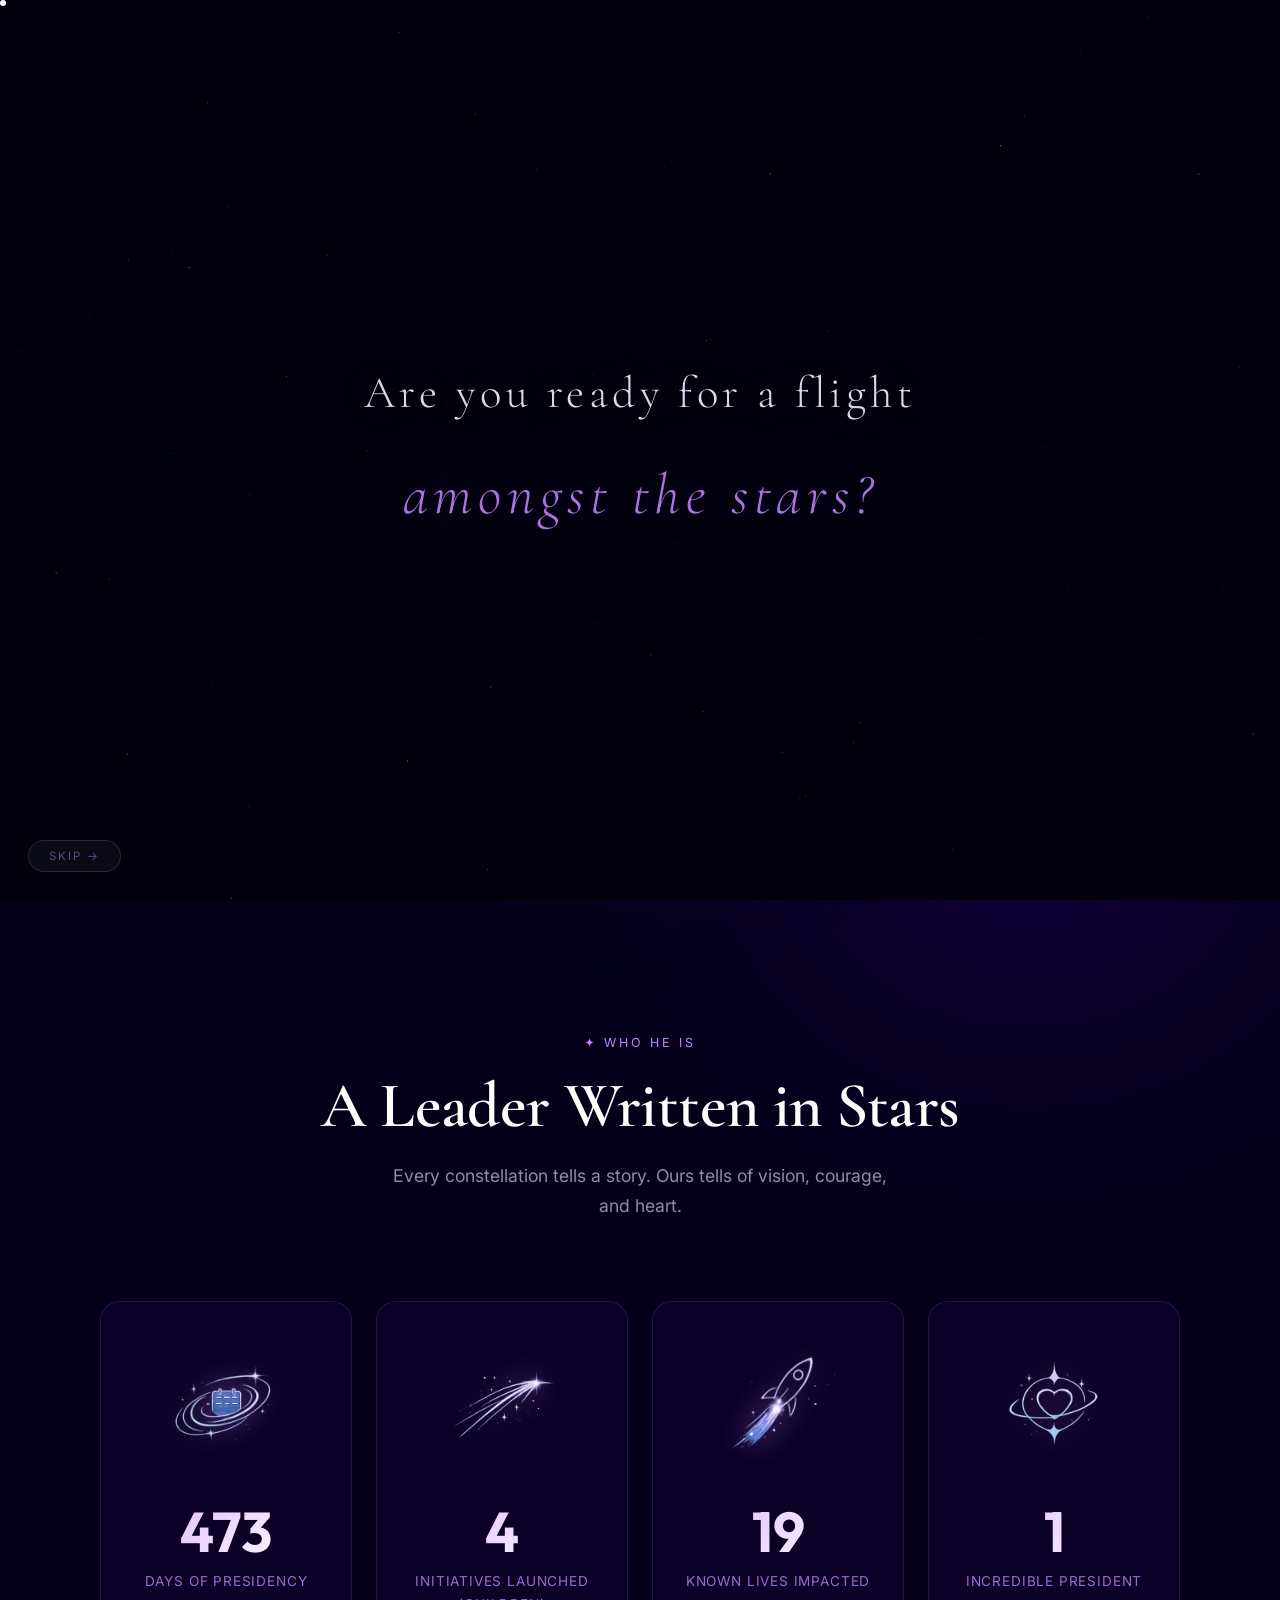
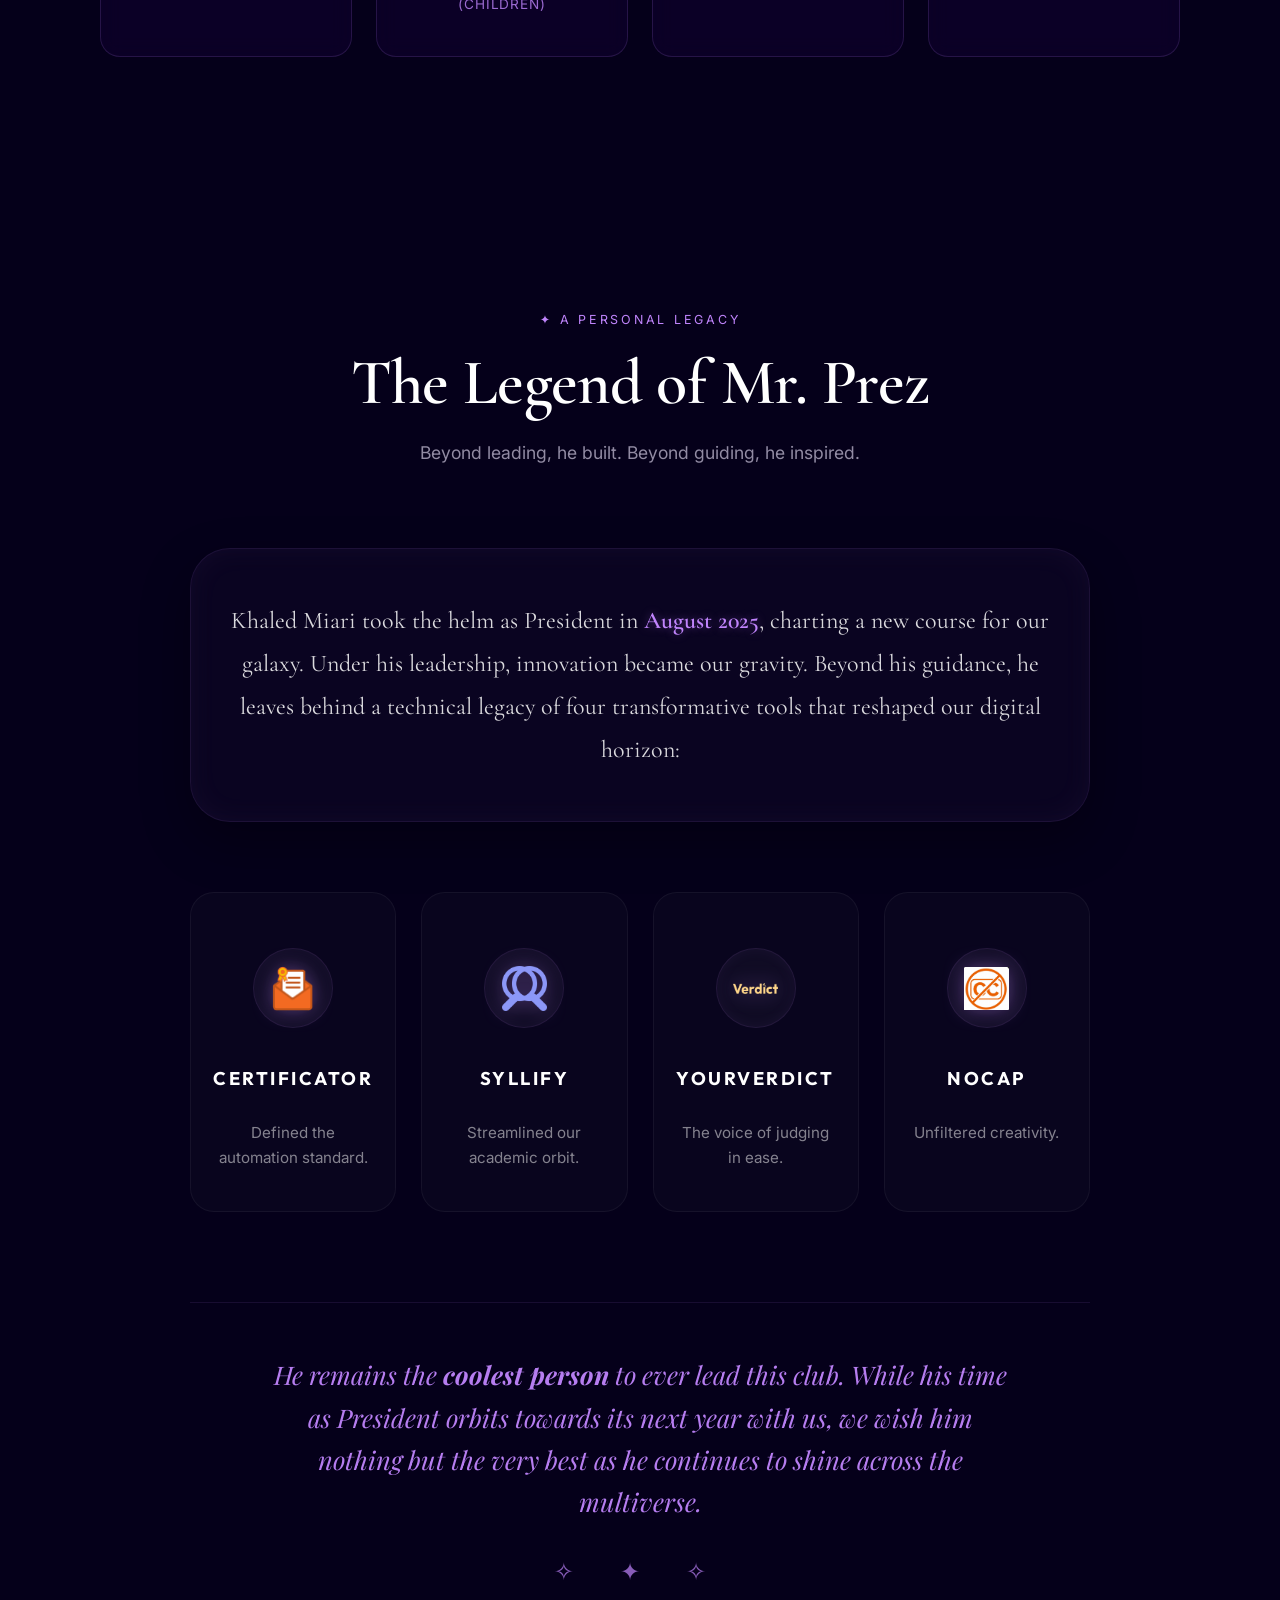
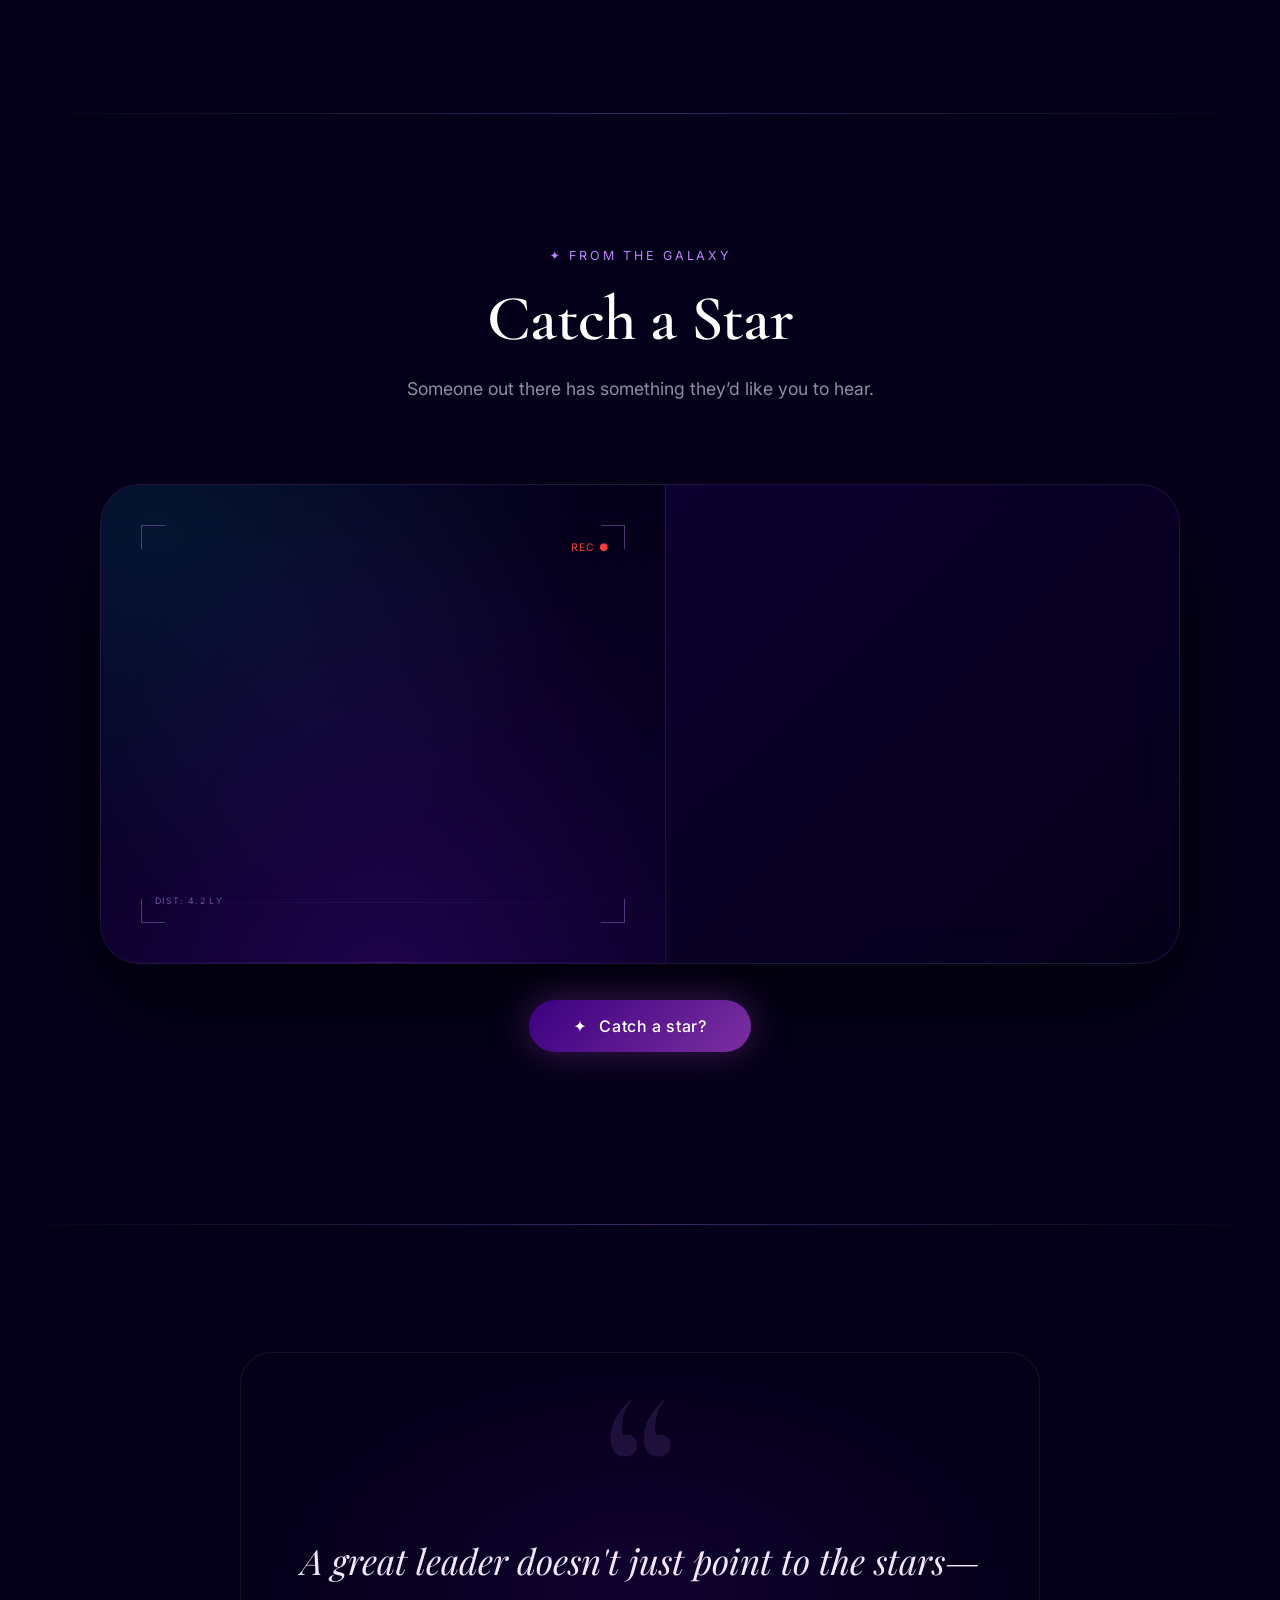
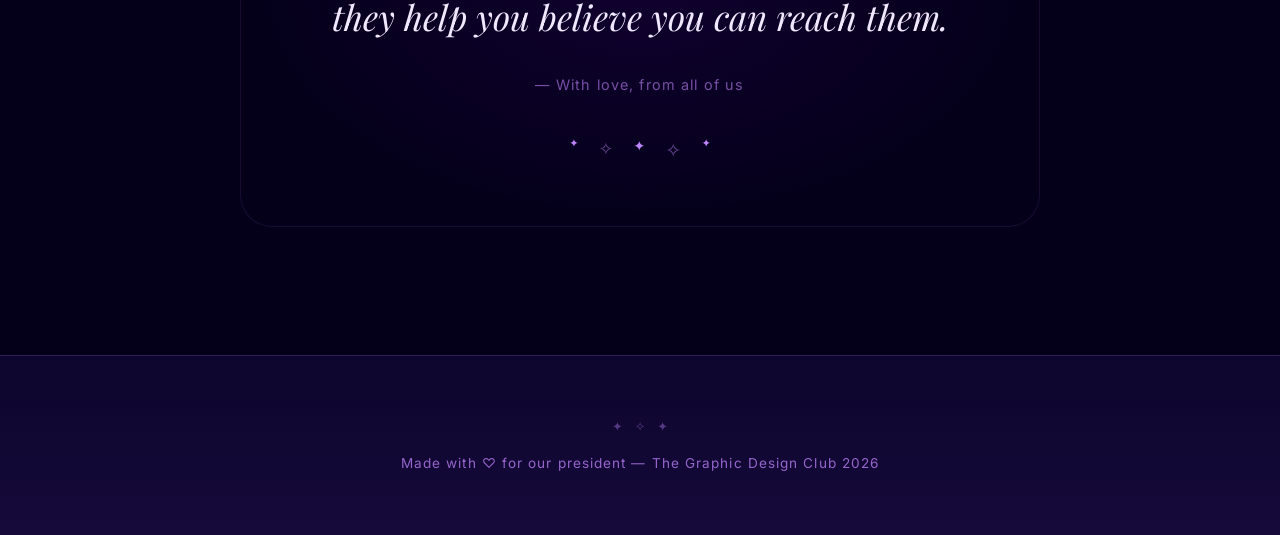
==== commit 454cbca6: "added new messages and certi logo" ====
--- a/index.html
+++ b/index.html
@@ -73,7 +73,8 @@
       <li><a href="#hero" class="nav-link active">Home</a></li>
       <li><a href="#about" class="nav-link">About</a></li>
       <li><a href="#personal-story" class="nav-link">Story</a></li>
-      <li><a href="#messages" class="nav-link cat-pun-toggle" data-normal="Messages" data-pun="Mew-ssages">Messages</a></li>
+      <li><a href="#messages" class="nav-link cat-pun-toggle" data-normal="Messages" data-pun="Mew-ssages">Messages</a>
+      </li>
       <li><a href="#tribute" class="nav-link">Tribute</a></li>
       <li class="meow-toggle-item">
         <button id="meow-toggle" class="meow-btn" aria-label="Toggle celestial cats">
@@ -99,7 +100,8 @@
       <h1 class="hero-title">
         For
         <span class="title-highlight">Khaled M<span id="title-i-dot">i</span>ari</span>
-        <span class="hero-nickname cat-pun-toggle" data-normal="— Mr Prez —" data-pun="— Mr Purr-ez —">— Mr Prez —</span>
+        <span class="hero-nickname cat-pun-toggle" data-normal="— Mr Prez —" data-pun="— Mr Purr-ez —">— Mr Prez
+          —</span>
       </h1>
 
       <p class="hero-subtitle">
@@ -108,15 +110,18 @@
       </p>
 
       <div class="hero-cta">
-        <a href="#messages" class="btn btn-primary cat-pun-toggle" id="cta-messages" data-normal="Read Messages" data-pun="Read Mew-ssages">
+        <a href="#messages" class="btn btn-primary cat-pun-toggle" id="cta-messages" data-normal="Read Messages"
+          data-pun="Read Mew-ssages">
           <span>Read Messages</span>
 
           <svg viewBox="0 0 24 24" fill="none" stroke="currentColor" stroke-width="2">
             <path d="M5 12h14M12 5l7 7-7 7" />
           </svg>
         </a>
-        <a href="#about" class="btn btn-primary cat-pun-toggle" id="cta-main" data-normal="Explore More" data-pun="Ex-paw-re More">Explore More</a>
-        <a href="#personal-story" class="btn btn-ghost cat-pun-toggle" id="cta-about" data-normal="Personal Story" data-pun="Purr-sonal Story">Personal Story</a>
+        <a href="#about" class="btn btn-primary cat-pun-toggle" id="cta-main" data-normal="Explore More"
+          data-pun="Ex-paw-re More">Explore More</a>
+        <a href="#personal-story" class="btn btn-ghost cat-pun-toggle" id="cta-about" data-normal="Personal Story"
+          data-pun="Purr-sonal Story">Personal Story</a>
       </div>
     </div>
 
@@ -130,8 +135,10 @@
       </div>
     </div>
 
-    <img src="assets/cats/celestial-reaching.png" alt="" class="space-cat cat-blend cat-reaching" id="cat-reaching" aria-hidden="true" />
-    <img src="assets/cats/celestial-reaching.png" alt="" class="space-cat cat-blend cat-reaching-mirror" id="cat-reaching-mirror" aria-hidden="true" />
+    <img src="assets/cats/celestial-reaching.png" alt="" class="space-cat cat-blend cat-reaching" id="cat-reaching"
+      aria-hidden="true" />
+    <img src="assets/cats/celestial-reaching.png" alt="" class="space-cat cat-blend cat-reaching-mirror"
+      id="cat-reaching-mirror" aria-hidden="true" />
 
     <div class="meowteor-bubble" aria-hidden="true">
       <img src="images/paw-white.png" alt="" class="meowteor-cat" />
@@ -188,8 +195,10 @@
     <div class="section-container">
       <div class="reveal">
         <div class="section-header">
-          <span class="section-tag cat-pun-toggle" data-normal="✦ A Personal Legacy" data-pun="✦ A Purr-sonal Legacy">✦ A Personal Legacy</span>
-          <h2 class="section-title cat-pun-toggle" data-normal="The Legend of Mr. Prez" data-pun="The Legend of Mr. Purr-ez">The Legend of Mr. Prez</h2>
+          <span class="section-tag cat-pun-toggle" data-normal="✦ A Personal Legacy" data-pun="✦ A Purr-sonal Legacy">✦
+            A Personal Legacy</span>
+          <h2 class="section-title cat-pun-toggle" data-normal="The Legend of Mr. Prez"
+            data-pun="The Legend of Mr. Purr-ez">The Legend of Mr. Prez</h2>
           <p class="section-subtitle">
             Beyond leading, he built. Beyond guiding, he inspired.
           </p>
@@ -198,8 +207,10 @@
         <div class="story-content">
           <div class="story-text-card">
             <p>
-              Khaled Miari took the helm as President in <strong>August 2025</strong>, charting a new course for our galaxy. 
-              Under his leadership, innovation became our gravity. Beyond his guidance, he leaves behind a technical legacy of 
+              Khaled Miari took the helm as President in <strong>August 2025</strong>, charting a new course for our
+              galaxy.
+              Under his leadership, innovation became our gravity. Beyond his guidance, he leaves behind a technical
+              legacy of
               four transformative tools that reshaped our digital horizon:
             </p>
           </div>
@@ -207,9 +218,11 @@
           <div class="tool-grid">
             <div class="tool-card">
               <div class="tool-glow"></div>
-              <div class="tool-icon">📜</div>
+              <div class="tool-icon">
+                <img src="images/certificator.png" alt="Certificator Logo" class="tool-img" />
+              </div>
               <h3>Certificator</h3>
-              <p>Precision in every mark.</p>
+              <p>Defined the automation standard.</p>
             </div>
             <div class="tool-card">
               <div class="tool-glow"></div>
@@ -217,7 +230,7 @@
                 <img src="images/syllify_logo.png" alt="Syllify Logo" class="tool-img" />
               </div>
               <h3>Syllify</h3>
-              <p>Streamlining our academic orbit.</p>
+              <p>Streamlined our academic orbit.</p>
             </div>
 
             <div class="tool-card">
@@ -226,7 +239,7 @@
                 <img src="images/verdict_logo.png" alt="YourVerdict Logo" class="tool-img" />
               </div>
               <h3>YourVerdict</h3>
-              <p>The voice of clarity.</p>
+              <p>The voice of judging in ease.</p>
             </div>
             <div class="tool-card">
               <div class="tool-glow"></div>
@@ -241,7 +254,8 @@
 
           <div class="story-outro">
             <p>
-              He remains the <strong>coolest person</strong> to ever lead this club. While his time as President orbits towards its 
+              He remains the <strong>coolest person</strong> to ever lead this club. While his time as President orbits
+              towards its
               next year with us, we wish him nothing but the very best as he continues to shine across the multiverse.
             </p>
             <div class="wishing-stars">✧ ✦ ✧</div>
--- a/css/style.css
+++ b/css/style.css
@@ -10,29 +10,31 @@
    ============================================================ */
 
 /* ── RESET & BASE ─────────────────────────────────────────── */
-*, *::before, *::after {
+*,
+*::before,
+*::after {
   margin: 0;
   padding: 0;
   box-sizing: border-box;
 }
 
 :root {
-  --deep-space:     #05001a;
-  --cosmic-indigo:  #0d0030;
-  --royal-purple:   #3b0080;
-  --nebula-violet:  #7b2fa0;
-  --star-lavender:  #c084fc;
-  --pale-lilac:     #dbb6ff;
-  --stardust:       #f0e8ff;
-  --white:          #ffffff;
-  --blue-nebula:    #1a006e;
-  --cosmic-blue:    #2d0096;
-  --electric-blue:  #00d2ff;
+  --deep-space: #05001a;
+  --cosmic-indigo: #0d0030;
+  --royal-purple: #3b0080;
+  --nebula-violet: #7b2fa0;
+  --star-lavender: #c084fc;
+  --pale-lilac: #dbb6ff;
+  --stardust: #f0e8ff;
+  --white: #ffffff;
+  --blue-nebula: #1a006e;
+  --cosmic-blue: #2d0096;
+  --electric-blue: #00d2ff;
 
   --font-display: 'Cormorant Garamond', Georgia, serif;
-  --font-script:  'Cinzel Decorative', serif;
-  --font-body:    'Inter', system-ui, sans-serif;
-  --font-italic:  'Playfair Display', Georgia, serif;
+  --font-script: 'Cinzel Decorative', serif;
+  --font-body: 'Inter', system-ui, sans-serif;
+  --font-italic: 'Playfair Display', Georgia, serif;
 
   --nav-h: 72px;
   --section-pad: clamp(80px, 10vw, 140px);
@@ -55,8 +57,14 @@
 }
 
 /* ── SCROLLBAR ────────────────────────────────────────────── */
-::-webkit-scrollbar { width: 6px; }
-::-webkit-scrollbar-track { background: var(--deep-space); }
+::-webkit-scrollbar {
+  width: 6px;
+}
+
+::-webkit-scrollbar-track {
+  background: var(--deep-space);
+}
+
 ::-webkit-scrollbar-thumb {
   background: var(--nebula-violet);
   border-radius: 99px;
@@ -83,7 +91,7 @@
 .nebula-1 {
   width: 700px;
   height: 700px;
-  background: radial-gradient(circle, rgba(91,18,172,0.45) 0%, transparent 70%);
+  background: radial-gradient(circle, rgba(91, 18, 172, 0.45) 0%, transparent 70%);
   top: -200px;
   left: -200px;
   animation-delay: 0s;
@@ -92,7 +100,7 @@
 .nebula-2 {
   width: 900px;
   height: 600px;
-  background: radial-gradient(circle, rgba(45,0,150,0.35) 0%, transparent 70%);
+  background: radial-gradient(circle, rgba(45, 0, 150, 0.35) 0%, transparent 70%);
   bottom: -200px;
   right: -200px;
   animation-delay: -6s;
@@ -101,7 +109,7 @@
 .nebula-3 {
   width: 500px;
   height: 500px;
-  background: radial-gradient(circle, rgba(140,60,200,0.28) 0%, transparent 70%);
+  background: radial-gradient(circle, rgba(140, 60, 200, 0.28) 0%, transparent 70%);
   top: 40%;
   left: 50%;
   transform: translateX(-50%);
@@ -119,8 +127,13 @@
 }
 
 @keyframes nebulaFloat {
-  from { transform: scale(1) translate(0, 0); }
-  to   { transform: scale(1.12) translate(30px, -30px); }
+  from {
+    transform: scale(1) translate(0, 0);
+  }
+
+  to {
+    transform: scale(1.12) translate(30px, -30px);
+  }
 }
 
 /* ── PARTICLES ────────────────────────────────────────────── */
@@ -141,10 +154,23 @@
 }
 
 @keyframes particleRise {
-  0%   { transform: translateY(0) scale(1); opacity: 0; }
-  10%  { opacity: 0.8; }
-  90%  { opacity: 0.4; }
-  100% { transform: translateY(-100vh) scale(0.3); opacity: 0; }
+  0% {
+    transform: translateY(0) scale(1);
+    opacity: 0;
+  }
+
+  10% {
+    opacity: 0.8;
+  }
+
+  90% {
+    opacity: 0.4;
+  }
+
+  100% {
+    transform: translateY(-100vh) scale(0.3);
+    opacity: 0;
+  }
 }
 
 /* ── NAVIGATION ───────────────────────────────────────────── */
@@ -160,13 +186,13 @@
   justify-content: space-between;
   padding: 0 clamp(20px, 5vw, 60px);
   transition: background var(--transition), backdrop-filter var(--transition),
-              box-shadow var(--transition);
+    box-shadow var(--transition);
 }
 
 .navbar.scrolled {
   background: rgba(26, 11, 69, 0.85);
   backdrop-filter: blur(20px);
-  box-shadow: 0 1px 0 rgba(192,132,252,0.15);
+  box-shadow: 0 1px 0 rgba(192, 132, 252, 0.15);
 }
 
 .nav-logo {
@@ -184,8 +210,17 @@
 }
 
 @keyframes logoPulse {
-  0%, 100% { opacity: 1; transform: scale(1); }
-  50%       { opacity: 0.6; transform: scale(0.85); }
+
+  0%,
+  100% {
+    opacity: 1;
+    transform: scale(1);
+  }
+
+  50% {
+    opacity: 0.6;
+    transform: scale(0.85);
+  }
 }
 
 .logo-text {
@@ -219,7 +254,7 @@
 .nav-link:hover,
 .nav-link.active {
   color: var(--white);
-  background: rgba(192,132,252,0.15);
+  background: rgba(192, 132, 252, 0.15);
 }
 
 /* ── MEOW TOGGLE ────────────────────────────────────────── */
@@ -308,8 +343,15 @@
 }
 
 @keyframes heroReveal {
-  from { opacity: 0; transform: translateY(40px); }
-  to   { opacity: 1; transform: translateY(0); }
+  from {
+    opacity: 0;
+    transform: translateY(40px);
+  }
+
+  to {
+    opacity: 1;
+    transform: translateY(0);
+  }
 }
 
 .hero-eyebrow {
@@ -350,22 +392,22 @@
 .title-highlight {
   display: block;
   font-family: var(--font-script);
-  font-style:  normal;
+  font-style: normal;
   font-weight: 700;
-  font-size:   clamp(2rem, 5.5vw, 5rem);
+  font-size: clamp(2rem, 5.5vw, 5rem);
   line-height: 1.25;
   letter-spacing: 0.06em;
   background: linear-gradient(135deg,
-    var(--star-lavender) 0%,
-    var(--pale-lilac)    45%,
-    var(--white)         70%,
-    var(--star-lavender) 100%);
+      var(--star-lavender) 0%,
+      var(--pale-lilac) 45%,
+      var(--white) 70%,
+      var(--star-lavender) 100%);
   background-size: 200% auto;
   -webkit-background-clip: text;
   -webkit-text-fill-color: transparent;
   background-clip: text;
   animation: heroReveal 1.2s 0.25s ease both,
-             shimmer 6s linear infinite 1.5s;
+    shimmer 6s linear infinite 1.5s;
 }
 
 .hero-nickname {
@@ -375,20 +417,22 @@
   font-weight: 400;
   letter-spacing: 0.3em;
   text-transform: uppercase;
-  color: rgba(192,132,252,0.45);
-  border-top: 1px solid rgba(192,132,252,0.15);
+  color: rgba(192, 132, 252, 0.45);
+  border-top: 1px solid rgba(192, 132, 252, 0.15);
   padding-top: 5px;
   margin-top: 4px;
   animation: heroReveal 1.2s 0.38s ease both;
 }
 
 @keyframes shimmer {
-  to { background-position: 200% center; }
+  to {
+    background-position: 200% center;
+  }
 }
 
 .hero-subtitle {
   font-size: clamp(1rem, 2vw, 1.2rem);
-  color: rgba(240,232,255,0.7);
+  color: rgba(240, 232, 255, 0.7);
   line-height: 1.8;
   margin-bottom: 44px;
   max-width: 560px;
@@ -432,20 +476,20 @@
   transition: opacity var(--transition);
 }
 
-.btn:hover::before { opacity: 1; }
-
 .btn svg {
   width: 18px;
   height: 18px;
   transition: transform var(--transition);
 }
 
-.btn:hover svg { transform: translateX(4px); }
+.btn:hover svg {
+  transform: translateX(4px);
+}
 
 .btn-primary {
   background: linear-gradient(135deg, var(--royal-purple) 0%, var(--nebula-violet) 100%);
   color: var(--white);
-  box-shadow: 0 0 32px rgba(123,47,160,0.5), 0 4px 20px rgba(0,0,0,0.4);
+  box-shadow: 0 0 32px rgba(123, 47, 160, 0.5), 0 4px 20px rgba(0, 0, 0, 0.4);
 }
 
 .btn-primary::before {
@@ -453,19 +497,19 @@
 }
 
 .btn-primary:hover {
-  box-shadow: 0 0 50px rgba(192,132,252,0.5), 0 8px 32px rgba(0,0,0,0.5);
+  box-shadow: 0 0 50px rgba(192, 132, 252, 0.5), 0 8px 32px rgba(0, 0, 0, 0.5);
   transform: translateY(-2px);
 }
 
 .btn-ghost {
   color: var(--pale-lilac);
-  border: 1px solid rgba(192,132,252,0.3);
-  background: rgba(192,132,252,0.05);
+  border: 1px solid rgba(192, 132, 252, 0.3);
+  background: rgba(192, 132, 252, 0.05);
 }
 
 .btn-ghost:hover {
-  background: rgba(192,132,252,0.12);
-  border-color: rgba(192,132,252,0.6);
+  background: rgba(192, 132, 252, 0.12);
+  border-color: rgba(192, 132, 252, 0.6);
   color: var(--white);
   transform: translateY(-2px);
 }
@@ -484,15 +528,16 @@
 .ring {
   position: absolute;
   border-radius: 50%;
-  border: 1px solid rgba(192,132,252,0.15);
+  border: 1px solid rgba(192, 132, 252, 0.15);
   inset: 0;
   animation: ringRotate linear infinite;
 }
 
 .ring-1 {
-  border-color: rgba(192,132,252,0.25);
+  border-color: rgba(192, 132, 252, 0.25);
   animation-duration: 20s;
 }
+
 .ring-1::after {
   content: '';
   position: absolute;
@@ -508,10 +553,11 @@
 
 .ring-2 {
   inset: 60px;
-  border-color: rgba(123,47,160,0.3);
+  border-color: rgba(123, 47, 160, 0.3);
   animation-duration: 14s;
   animation-direction: reverse;
 }
+
 .ring-2::after {
   content: '';
   position: absolute;
@@ -527,13 +573,18 @@
 
 .ring-3 {
   inset: 120px;
-  border-color: rgba(59,0,128,0.4);
+  border-color: rgba(59, 0, 128, 0.4);
   animation-duration: 28s;
 }
 
 @keyframes ringRotate {
-  from { transform: rotate(0deg); }
-  to   { transform: rotate(360deg); }
+  from {
+    transform: rotate(0deg);
+  }
+
+  to {
+    transform: rotate(360deg);
+  }
 }
 
 .ring-center {
@@ -547,14 +598,23 @@
 .ring-glow {
   width: clamp(80px, 12vw, 160px);
   height: clamp(80px, 12vw, 160px);
-  background: radial-gradient(circle, rgba(192,132,252,0.35) 0%, rgba(91,0,180,0.2) 50%, transparent 70%);
+  background: radial-gradient(circle, rgba(192, 132, 252, 0.35) 0%, rgba(91, 0, 180, 0.2) 50%, transparent 70%);
   border-radius: 50%;
   animation: glowPulse 4s ease-in-out infinite;
 }
 
 @keyframes glowPulse {
-  0%, 100% { transform: scale(1);   opacity: 0.7; }
-  50%       { transform: scale(1.2); opacity: 1; }
+
+  0%,
+  100% {
+    transform: scale(1);
+    opacity: 0.7;
+  }
+
+  50% {
+    transform: scale(1.2);
+    opacity: 1;
+  }
 }
 
 /* ── SCROLL INDICATOR ─────────────────────────────────────── */
@@ -576,13 +636,13 @@
   font-size: 0.7rem;
   letter-spacing: 0.2em;
   text-transform: uppercase;
-  color: rgba(192,132,252,0.6);
+  color: rgba(192, 132, 252, 0.6);
 }
 
 .scroll-line {
   width: 1px;
   height: 52px;
-  background: rgba(192,132,252,0.2);
+  background: rgba(192, 132, 252, 0.2);
   position: relative;
   overflow: hidden;
 }
@@ -600,8 +660,15 @@
 }
 
 @keyframes scrollBounce {
-  0%   { top: -8px; opacity: 1; }
-  100% { top: 60px; opacity: 0; }
+  0% {
+    top: -8px;
+    opacity: 1;
+  }
+
+  100% {
+    top: 60px;
+    opacity: 0;
+  }
 }
 
 /* ── SHARED SECTION STYLES ────────────────────────────────── */
@@ -639,7 +706,7 @@
 
 .section-subtitle {
   font-size: clamp(1rem, 1.8vw, 1.1rem);
-  color: rgba(240,232,255,0.6);
+  color: rgba(240, 232, 255, 0.6);
   max-width: 500px;
   margin: 0 auto;
 }
@@ -658,8 +725,8 @@
 }
 
 .stat-card {
-  background: rgba(59,0,128,0.12);
-  border: 1px solid rgba(192,132,252,0.15);
+  background: rgba(59, 0, 128, 0.12);
+  border: 1px solid rgba(192, 132, 252, 0.15);
   border-radius: var(--radius-card);
   padding: 40px 28px;
   text-align: center;
@@ -667,7 +734,7 @@
   overflow: hidden;
   backdrop-filter: blur(10px);
   transition: transform var(--transition), box-shadow var(--transition),
-              border-color var(--transition);
+    border-color var(--transition);
   cursor: default;
 }
 
@@ -675,7 +742,7 @@
   content: '';
   position: absolute;
   inset: -1px;
-  background: linear-gradient(135deg, rgba(192,132,252,0.2), transparent 60%);
+  background: linear-gradient(135deg, rgba(192, 132, 252, 0.2), transparent 60%);
   border-radius: var(--radius-card);
   opacity: 0;
   transition: opacity var(--transition);
@@ -683,11 +750,13 @@
 
 .stat-card:hover {
   transform: translateY(-8px);
-  border-color: rgba(192,132,252,0.4);
-  box-shadow: 0 20px 60px rgba(59,0,128,0.4), 0 0 40px rgba(192,132,252,0.1);
-}
-
-.stat-card:hover::before { opacity: 1; }
+  border-color: rgba(192, 132, 252, 0.4);
+  box-shadow: 0 20px 60px rgba(59, 0, 128, 0.4), 0 0 40px rgba(192, 132, 252, 0.1);
+}
+
+.stat-card:hover::before {
+  opacity: 1;
+}
 
 .stat-icon {
   margin-bottom: 32px;
@@ -725,7 +794,7 @@
 
 .stat-label {
   font-size: 0.85rem;
-  color: rgba(192,132,252,0.8);
+  color: rgba(192, 132, 252, 0.8);
   letter-spacing: 0.06em;
   text-transform: uppercase;
   font-weight: 400;
@@ -745,7 +814,7 @@
   left: 0;
   right: 0;
   height: 1px;
-  background: linear-gradient(90deg, transparent, rgba(192,132,252,0.3), transparent);
+  background: linear-gradient(90deg, transparent, rgba(192, 132, 252, 0.3), transparent);
 }
 
 /* ── STAR CATCHER ─────────────────────────────────────────── */
@@ -765,12 +834,13 @@
 /* ── SKY STAGE ────────────────────────────────────────────── */
 .catcher-main {
   display: flex;
-  align-items: stretch;       /* both columns same height */
-  background: rgba(13,0,48,0.4);
+  align-items: stretch;
+  /* both columns same height */
+  background: rgba(13, 0, 48, 0.4);
   border-radius: 40px;
   overflow: hidden;
-  border: 1px solid rgba(192,132,252,0.15);
-  box-shadow: 0 40px 100px rgba(0,0,0,0.6);
+  border: 1px solid rgba(192, 132, 252, 0.15);
+  box-shadow: 0 40px 100px rgba(0, 0, 0, 0.6);
   /* Fixed height — text side scrolls when content overflows */
   height: 480px;
 }
@@ -781,10 +851,10 @@
   /* Inherits height from .catcher-main via align-items:stretch */
   overflow: hidden;
   background:
-    radial-gradient(ellipse at 50% 110%, rgba(91,18,172,0.25) 0%, transparent 75%),
-    radial-gradient(ellipse at 10% 10%,   rgba(0,210,255,0.1)  0%, transparent 60%),
-    linear-gradient(to bottom, rgba(5,0,26,0.8) 0%, rgba(13,0,48,1) 100%);
-  border-right: 1px solid rgba(192,132,252,0.1);
+    radial-gradient(ellipse at 50% 110%, rgba(91, 18, 172, 0.25) 0%, transparent 75%),
+    radial-gradient(ellipse at 10% 10%, rgba(0, 210, 255, 0.1) 0%, transparent 60%),
+    linear-gradient(to bottom, rgba(5, 0, 26, 0.8) 0%, rgba(13, 0, 48, 1) 100%);
+  border-right: 1px solid rgba(192, 132, 252, 0.1);
 }
 
 /* Cinematic scanlines and viewfinder UI */
@@ -793,7 +863,7 @@
   position: absolute;
   inset: 0;
   background: linear-gradient(rgba(18, 16, 16, 0) 50%, rgba(0, 0, 0, 0.1) 50%),
-              linear-gradient(90deg, rgba(255, 0, 0, 0.02), rgba(0, 255, 0, 0.01), rgba(0, 0, 255, 0.02));
+    linear-gradient(90deg, rgba(255, 0, 0, 0.02), rgba(0, 255, 0, 0.01), rgba(0, 0, 255, 0.02));
   background-size: 100% 3px, 3px 100%;
   pointer-events: none;
   z-index: 5;
@@ -811,13 +881,33 @@
   position: absolute;
   width: 24px;
   height: 24px;
-  border-color: rgba(192,132,252,0.4);
+  border-color: rgba(192, 132, 252, 0.4);
   border-style: solid;
 }
-.vfc-1 { top: 0; left: 0; border-width: 1px 0 0 1px; }
-.vfc-2 { top: 0; right: 0; border-width: 1px 1px 0 0; }
-.vfc-3 { bottom: 0; left: 0; border-width: 0 0 1px 1px; }
-.vfc-4 { bottom: 0; right: 0; border-width: 0 1px 1px 0; }
+
+.vfc-1 {
+  top: 0;
+  left: 0;
+  border-width: 1px 0 0 1px;
+}
+
+.vfc-2 {
+  top: 0;
+  right: 0;
+  border-width: 1px 1px 0 0;
+}
+
+.vfc-3 {
+  bottom: 0;
+  left: 0;
+  border-width: 0 0 1px 1px;
+}
+
+.vfc-4 {
+  bottom: 0;
+  right: 0;
+  border-width: 0 1px 1px 0;
+}
 
 .vf-rec {
   position: absolute;
@@ -831,7 +921,9 @@
 }
 
 @keyframes recBlink {
-  50% { opacity: 0; }
+  50% {
+    opacity: 0;
+  }
 }
 
 .vf-data {
@@ -841,19 +933,36 @@
   font-family: var(--font-body);
   font-size: 0.55rem;
   letter-spacing: 0.15em;
-  color: rgba(192,132,252,0.6);
+  color: rgba(192, 132, 252, 0.6);
   text-transform: uppercase;
 }
 
 .sky-stage.impact-vibration {
-  animation: stageShake 0.4s cubic-bezier(.36,.07,.19,.97) both;
+  animation: stageShake 0.4s cubic-bezier(.36, .07, .19, .97) both;
 }
 
 @keyframes stageShake {
-  10%, 90% { transform: translate3d(-1px, 0, 0); }
-  20%, 80% { transform: translate3d(2px, 0, 0); }
-  30%, 50%, 70% { transform: translate3d(-4px, 0, 0); }
-  40%, 60% { transform: translate3d(4px, 0, 0); }
+
+  10%,
+  90% {
+    transform: translate3d(-1px, 0, 0);
+  }
+
+  20%,
+  80% {
+    transform: translate3d(2px, 0, 0);
+  }
+
+  30%,
+  50%,
+  70% {
+    transform: translate3d(-4px, 0, 0);
+  }
+
+  40%,
+  60% {
+    transform: translate3d(4px, 0, 0);
+  }
 }
 
 /* Decorative horizon lines */
@@ -863,9 +972,13 @@
   left: 0;
   right: 0;
   height: 1px;
-  background: linear-gradient(90deg, transparent, rgba(192,132,252,0.15), transparent);
-}
-.sl-2 { bottom: 60px; opacity: 0.5; }
+  background: linear-gradient(90deg, transparent, rgba(192, 132, 252, 0.15), transparent);
+}
+
+.sl-2 {
+  bottom: 60px;
+  opacity: 0.5;
+}
 
 /* ── COMET ────────────────────────────────────────────────── */
 .comet {
@@ -873,13 +986,11 @@
   top: 0;
   width: 2px;
   height: 220px;
-  background: linear-gradient(
-    to bottom,
-    transparent 0%,
-    rgba(0, 210, 255, 0.15) 30%,
-    rgba(192, 132, 252, 0.75) 70%,
-    #ffffff 100%
-  );
+  background: linear-gradient(to bottom,
+      transparent 0%,
+      rgba(0, 210, 255, 0.15) 30%,
+      rgba(192, 132, 252, 0.75) 70%,
+      #ffffff 100%);
   transform: translateY(-240px);
   animation: cometFall 1.25s cubic-bezier(0.25, 0, 0.6, 1) forwards;
   pointer-events: none;
@@ -897,7 +1008,7 @@
   height: 5px;
   background: #fff;
   border-radius: 50%;
-  box-shadow: 
+  box-shadow:
     0 0 8px 3px #fff,
     0 0 18px 6px rgba(200, 170, 255, 0.9),
     0 0 36px 10px rgba(192, 132, 252, 0.5);
@@ -914,10 +1025,23 @@
 }
 
 @keyframes cometFall {
-  0%   { transform: translateY(-240px); opacity: 0; }
-  8%   { opacity: 1; }
-  88%  { opacity: 1; }
-  100% { transform: translateY(var(--fall-dist, 600px)); opacity: 0; }
+  0% {
+    transform: translateY(-240px);
+    opacity: 0;
+  }
+
+  8% {
+    opacity: 1;
+  }
+
+  88% {
+    opacity: 1;
+  }
+
+  100% {
+    transform: translateY(var(--fall-dist, 600px));
+    opacity: 0;
+  }
 }
 
 /* ── IMPACT GLOW ──────────────────────────────────────────── */
@@ -929,13 +1053,11 @@
   height: 0;
   border-radius: 50%;
   transform: translateX(-50%);
-  background: radial-gradient(
-    circle,
-    rgba(255,255,255,0.95) 0%,
-    rgba(192,132,252,0.7)  30%,
-    rgba(91,18,172,0.3)    60%,
-    transparent            80%
-  );
+  background: radial-gradient(circle,
+      rgba(255, 255, 255, 0.95) 0%,
+      rgba(192, 132, 252, 0.7) 30%,
+      rgba(91, 18, 172, 0.3) 60%,
+      transparent 80%);
   opacity: 0;
   pointer-events: none;
 }
@@ -945,9 +1067,25 @@
 }
 
 @keyframes impactBurst {
-  0%   { width: 0;     height: 0;     opacity: 1; transform: translateX(-50%) scale(1); }
-  25%  { width: 280px; height: 280px; opacity: 0.9; }
-  100% { width: 550px; height: 550px; opacity: 0;    transform: translateX(-50%) scale(1.1); }
+  0% {
+    width: 0;
+    height: 0;
+    opacity: 1;
+    transform: translateX(-50%) scale(1);
+  }
+
+  25% {
+    width: 280px;
+    height: 280px;
+    opacity: 0.9;
+  }
+
+  100% {
+    width: 550px;
+    height: 550px;
+    opacity: 0;
+    transform: translateX(-50%) scale(1.1);
+  }
 }
 
 /* ── CAUGHT MESSAGE DISPLAY ───────────────────────────────── */
@@ -956,22 +1094,30 @@
   /* Scrollable when text overflows — height is set by .catcher-main */
   overflow-y: auto;
   overflow-x: hidden;
-  background: linear-gradient(135deg, rgba(13,0,48,0.9), rgba(5,0,26,0.85));
+  background: linear-gradient(135deg, rgba(13, 0, 48, 0.9), rgba(5, 0, 26, 0.85));
   backdrop-filter: blur(24px);
   display: flex;
-  align-items: flex-start;    /* align to top so scroll starts at top */
+  align-items: flex-start;
+  /* align to top so scroll starts at top */
   justify-content: center;
   padding: 36px 40px;
   position: relative;
 }
 
 /* Fancy scrollbar to match theme */
-.caught-display::-webkit-scrollbar { width: 4px; }
-.caught-display::-webkit-scrollbar-track { background: transparent; }
+.caught-display::-webkit-scrollbar {
+  width: 4px;
+}
+
+.caught-display::-webkit-scrollbar-track {
+  background: transparent;
+}
+
 .caught-display::-webkit-scrollbar-thumb {
-  background: rgba(192,132,252,0.25);
+  background: rgba(192, 132, 252, 0.25);
   border-radius: 99px;
 }
+
 .caught-display::-webkit-scrollbar-thumb:hover {
   background: rgba(0, 210, 255, 0.4);
 }
@@ -995,8 +1141,8 @@
   padding-top: 8px;
   opacity: 0;
   transform: scale(0.88) translateY(16px);
-  transition: opacity 0.65s cubic-bezier(0.34,1.56,0.64,1),
-              transform 0.65s cubic-bezier(0.34,1.56,0.64,1);
+  transition: opacity 0.65s cubic-bezier(0.34, 1.56, 0.64, 1),
+    transform 0.65s cubic-bezier(0.34, 1.56, 0.64, 1);
   pointer-events: none;
 }
 
@@ -1012,7 +1158,7 @@
   color: var(--star-lavender);
   margin-bottom: 18px;
   animation: starTwinkle 2.5s ease-in-out infinite;
-  filter: drop-shadow(0 0 8px rgba(192,132,252,0.7));
+  filter: drop-shadow(0 0 8px rgba(192, 132, 252, 0.7));
 }
 
 .caught-text {
@@ -1051,7 +1197,7 @@
 .caught-from {
   font-size: 0.8rem;
   letter-spacing: 0.14em;
-  color: rgba(192,132,252,0.55);
+  color: rgba(192, 132, 252, 0.55);
   text-transform: uppercase;
 }
 
@@ -1078,8 +1224,8 @@
   position: relative;
   overflow: hidden;
   transition: transform var(--transition), box-shadow var(--transition),
-              background var(--transition), opacity var(--transition);
-  box-shadow: 0 0 36px rgba(123,47,160,0.5), 0 6px 24px rgba(0,0,0,0.4);
+    background var(--transition), opacity var(--transition);
+  box-shadow: 0 0 36px rgba(123, 47, 160, 0.5), 0 6px 24px rgba(0, 0, 0, 0.4);
 }
 
 .catch-btn::before {
@@ -1091,11 +1237,13 @@
   transition: opacity var(--transition);
 }
 
-.catch-btn:hover:not(:disabled)::before { opacity: 1; }
+.catch-btn:hover:not(:disabled)::before {
+  opacity: 1;
+}
 
 .catch-btn:hover:not(:disabled) {
   transform: translateY(-3px) scale(1.02);
-  box-shadow: 0 0 56px rgba(192,132,252,0.55), 0 10px 36px rgba(0,0,0,0.45);
+  box-shadow: 0 0 56px rgba(192, 132, 252, 0.55), 0 10px 36px rgba(0, 0, 0, 0.45);
 }
 
 .catch-btn:active:not(:disabled) {
@@ -1109,15 +1257,21 @@
 }
 
 .catch-btn.finished {
-  background: rgba(59,0,128,0.2);
-  border: 1px solid rgba(192,132,252,0.2);
+  background: rgba(59, 0, 128, 0.2);
+  border: 1px solid rgba(192, 132, 252, 0.2);
   box-shadow: none;
   cursor: default;
   opacity: 0.75;
 }
 
-.catch-btn.finished:hover { transform: none; box-shadow: none; }
-.catch-btn.finished::before { display: none; }
+.catch-btn.finished:hover {
+  transform: none;
+  box-shadow: none;
+}
+
+.catch-btn.finished::before {
+  display: none;
+}
 
 .catch-star-icon {
   display: inline-block;
@@ -1127,20 +1281,40 @@
   z-index: 1;
 }
 
-#catch-label { position: relative; z-index: 1; }
+#catch-label {
+  position: relative;
+  z-index: 1;
+}
 
 @keyframes catchIconSpin {
-  0%,100% { transform: rotate(0deg)   scale(1);   opacity: 1; }
-  25%      { transform: rotate(72deg)  scale(1.3); opacity: 0.8; }
-  50%      { transform: rotate(144deg) scale(1);   opacity: 1; }
-  75%      { transform: rotate(216deg) scale(1.3); opacity: 0.8; }
+
+  0%,
+  100% {
+    transform: rotate(0deg) scale(1);
+    opacity: 1;
+  }
+
+  25% {
+    transform: rotate(72deg) scale(1.3);
+    opacity: 0.8;
+  }
+
+  50% {
+    transform: rotate(144deg) scale(1);
+    opacity: 1;
+  }
+
+  75% {
+    transform: rotate(216deg) scale(1.3);
+    opacity: 0.8;
+  }
 }
 
 .catch-progress {
   margin-top: 18px;
   min-height: 1.4em;
   font-size: 0.8rem;
-  color: rgba(192,132,252,0.5);
+  color: rgba(192, 132, 252, 0.5);
   letter-spacing: 0.1em;
   text-transform: uppercase;
   transition: opacity 0.4s ease;
@@ -1160,7 +1334,7 @@
   left: 0;
   right: 0;
   height: 1px;
-  background: linear-gradient(90deg, transparent, rgba(192,132,252,0.3), transparent);
+  background: linear-gradient(90deg, transparent, rgba(192, 132, 252, 0.3), transparent);
 }
 
 .tribute-inner {
@@ -1169,16 +1343,16 @@
   margin: 0 auto;
   position: relative;
   padding: 60px 40px;
-  background: radial-gradient(ellipse at center, rgba(59,0,128,0.2) 0%, transparent 70%);
+  background: radial-gradient(ellipse at center, rgba(59, 0, 128, 0.2) 0%, transparent 70%);
   border-radius: 32px;
-  border: 1px solid rgba(192,132,252,0.1);
+  border: 1px solid rgba(192, 132, 252, 0.1);
 }
 
 .tribute-quote-mark {
   font-family: var(--font-display);
   font-size: clamp(8rem, 15vw, 14rem);
   line-height: 0.5;
-  color: rgba(192,132,252,0.12);
+  color: rgba(192, 132, 252, 0.12);
   margin-bottom: 24px;
   font-weight: 700;
   user-select: none;
@@ -1196,7 +1370,7 @@
 
 .tribute-attribution {
   font-size: 0.9rem;
-  color: rgba(192,132,252,0.6);
+  color: rgba(192, 132, 252, 0.6);
   letter-spacing: 0.08em;
 }
 
@@ -1212,15 +1386,50 @@
   animation: starTwinkle ease-in-out infinite;
 }
 
-.ts-1 { font-size: 0.7rem; animation-duration: 2s;   animation-delay: 0s; }
-.ts-2 { font-size: 1.1rem; animation-duration: 2.8s; animation-delay: 0.4s; opacity: 0.5; }
-.ts-3 { font-size: 0.9rem; animation-duration: 2.3s; animation-delay: 0.8s; }
-.ts-4 { font-size: 1.2rem; animation-duration: 3.1s; animation-delay: 1.2s; opacity: 0.5; }
-.ts-5 { font-size: 0.7rem; animation-duration: 2.6s; animation-delay: 1.6s; }
+.ts-1 {
+  font-size: 0.7rem;
+  animation-duration: 2s;
+  animation-delay: 0s;
+}
+
+.ts-2 {
+  font-size: 1.1rem;
+  animation-duration: 2.8s;
+  animation-delay: 0.4s;
+  opacity: 0.5;
+}
+
+.ts-3 {
+  font-size: 0.9rem;
+  animation-duration: 2.3s;
+  animation-delay: 0.8s;
+}
+
+.ts-4 {
+  font-size: 1.2rem;
+  animation-duration: 3.1s;
+  animation-delay: 1.2s;
+  opacity: 0.5;
+}
+
+.ts-5 {
+  font-size: 0.7rem;
+  animation-duration: 2.6s;
+  animation-delay: 1.6s;
+}
 
 @keyframes starTwinkle {
-  0%, 100% { opacity: 0.3; transform: scale(0.8); }
-  50%       { opacity: 1;   transform: scale(1.2); }
+
+  0%,
+  100% {
+    opacity: 0.3;
+    transform: scale(0.8);
+  }
+
+  50% {
+    opacity: 1;
+    transform: scale(1.2);
+  }
 }
 
 /* ── FOOTER ───────────────────────────────────────────────── */
@@ -1230,7 +1439,7 @@
   text-align: center;
   padding: 60px 20px;
   background: linear-gradient(to bottom, #0d052d 0%, #150a3a 100%);
-  border-top: 1px solid rgba(192,132,252,0.15);
+  border-top: 1px solid rgba(192, 132, 252, 0.15);
 }
 
 .footer-stars {
@@ -1245,7 +1454,7 @@
 
 .footer-text {
   font-size: 0.85rem;
-  color: rgba(192,132,252,0.75);
+  color: rgba(192, 132, 252, 0.75);
   letter-spacing: 0.08em;
 }
 
@@ -1263,19 +1472,33 @@
 
 /* ── RESPONSIVE ───────────────────────────────────────────── */
 @media (max-width: 768px) {
-  .nav-logo { gap: 6px; }
-  .logo-text { font-size: 1.1rem; }
-  .logo-star { font-size: 1.2rem; }
-
-  .site-footer { padding: 40px 15px; }
-  .footer-text { font-size: 0.75rem; letter-spacing: 0.04em; }
+  .nav-logo {
+    gap: 6px;
+  }
+
+  .logo-text {
+    font-size: 1.1rem;
+  }
+
+  .logo-star {
+    font-size: 1.2rem;
+  }
+
+  .site-footer {
+    padding: 40px 15px;
+  }
+
+  .footer-text {
+    font-size: 0.75rem;
+    letter-spacing: 0.04em;
+  }
 
   .nav-links {
     position: fixed;
     top: var(--nav-h);
     left: 0;
     right: 0;
-    background: rgba(13,0,48,0.95);
+    background: rgba(13, 0, 48, 0.95);
     backdrop-filter: blur(20px);
     flex-direction: column;
     align-items: center;
@@ -1283,26 +1506,53 @@
     gap: 4px;
     transform: translateY(-120%);
     transition: transform var(--transition);
-    border-bottom: 1px solid rgba(192,132,252,0.15);
-  }
-
-  .nav-links.open { transform: translateY(0); }
-
-  .nav-toggle { display: flex; }
-
-  .orbital-rings { display: none; }
-
-  .tribute-quote-mark { display: none; }
-
-  .catcher-main { flex-direction: column; border-radius: 24px; }
-  .sky-stage { height: 320px; border-right: none; border-bottom: 1px solid rgba(192,132,252,0.1); }
-  .caught-display { min-height: 280px; padding: 32px 20px; }
+    border-bottom: 1px solid rgba(192, 132, 252, 0.15);
+  }
+
+  .nav-links.open {
+    transform: translateY(0);
+  }
+
+  .nav-toggle {
+    display: flex;
+  }
+
+  .orbital-rings {
+    display: none;
+  }
+
+  .tribute-quote-mark {
+    display: none;
+  }
+
+  .catcher-main {
+    flex-direction: column;
+    border-radius: 24px;
+  }
+
+  .sky-stage {
+    height: 320px;
+    border-right: none;
+    border-bottom: 1px solid rgba(192, 132, 252, 0.1);
+  }
+
+  .caught-display {
+    min-height: 280px;
+    padding: 32px 20px;
+  }
 }
 
 
 @media (max-width: 480px) {
-  .hero-cta { flex-direction: column; width: 100%; }
-  .btn { width: 100%; justify-content: center; }
+  .hero-cta {
+    flex-direction: column;
+    width: 100%;
+  }
+
+  .btn {
+    width: 100%;
+    justify-content: center;
+  }
 }
 
 /* ── CINEMATIC INTRO OVERLAY ─────────────────────────────── */
@@ -1325,16 +1575,29 @@
 
 .cinema-bar {
   position: absolute;
-  left: 0; right: 0;
+  left: 0;
+  right: 0;
   background: #000;
   z-index: 2;
   height: 0;
   transition: height 0.9s cubic-bezier(0.4, 0, 0.2, 1);
 }
-.cb-top    { top: 0; }
-.cb-bottom { bottom: 0; }
-.cb-top.open    { height: 62px; }
-.cb-bottom.open { height: 62px; }
+
+.cb-top {
+  top: 0;
+}
+
+.cb-bottom {
+  bottom: 0;
+}
+
+.cb-top.open {
+  height: 62px;
+}
+
+.cb-bottom.open {
+  height: 62px;
+}
 
 .intro-phase {
   position: absolute;
@@ -1356,7 +1619,7 @@
   letter-spacing: 0.1em;
   text-align: center;
   padding: 0 24px;
-  color: rgba(240,232,255,0);
+  color: rgba(240, 232, 255, 0);
   text-shadow: none;
   transition: color 1.1s ease, text-shadow 1.1s ease;
 }
@@ -1364,23 +1627,24 @@
 .invite-line.accent {
   font-style: italic;
   font-size: clamp(2rem, 4.5vw, 3.8rem);
-  color: rgba(192,132,252,0);
+  color: rgba(192, 132, 252, 0);
 }
 
 .invite-line.visible {
-  color: rgba(240,232,255,0.92);
-  text-shadow: 0 0 40px rgba(192,132,252,0.25);
+  color: rgba(240, 232, 255, 0.92);
+  text-shadow: 0 0 40px rgba(192, 132, 252, 0.25);
 }
 
 .invite-line.accent.visible {
-  color: rgba(192,132,252,0.88);
-  text-shadow: 0 0 55px rgba(192,132,252,0.45);
+  color: rgba(192, 132, 252, 0.88);
+  text-shadow: 0 0 55px rgba(192, 132, 252, 0.45);
 }
 
 /* Phase 2 — warp messages */
 .warp-msg {
   position: absolute;
-  top: 50%; left: 50%;
+  top: 50%;
+  left: 50%;
   width: 90%;
   max-width: 680px;
   transform: translate(-50%, -50%);
@@ -1390,18 +1654,18 @@
   font-style: italic;
   letter-spacing: 0.14em;
   text-align: center;
-  color: rgba(255,255,255,0);
+  color: rgba(255, 255, 255, 0);
   text-shadow: none;
   transition: color 0.65s ease, text-shadow 0.65s ease;
   z-index: 4;
 }
 
 .warp-msg.glow {
-  color: rgba(240,232,255,0.96);
+  color: rgba(240, 232, 255, 0.96);
   text-shadow:
-    0 0 16px rgba(192,132,252,0.95),
-    0 0 50px  rgba(192,132,252,0.45),
-    0 0 100px rgba(192,132,252,0.2);
+    0 0 16px rgba(192, 132, 252, 0.95),
+    0 0 50px rgba(192, 132, 252, 0.45),
+    0 0 100px rgba(192, 132, 252, 0.2);
 }
 
 /* Skip button */
@@ -1410,9 +1674,9 @@
   bottom: 28px;
   left: 28px;
   z-index: 10000;
-  background: rgba(255,255,255,0.04);
-  border: 1px solid rgba(192,132,252,0.2);
-  color: rgba(192,132,252,0.5);
+  background: rgba(255, 255, 255, 0.04);
+  border: 1px solid rgba(192, 132, 252, 0.2);
+  color: rgba(192, 132, 252, 0.5);
   font-family: 'Inter', sans-serif;
   font-size: 0.72rem;
   letter-spacing: 0.18em;
@@ -1425,19 +1689,24 @@
 }
 
 #intro-skip:hover {
-  background: rgba(192,132,252,0.1);
-  border-color: rgba(192,132,252,0.45);
-  color: rgba(240,232,255,0.9);
+  background: rgba(192, 132, 252, 0.1);
+  border-color: rgba(192, 132, 252, 0.45);
+  color: rgba(240, 232, 255, 0.9);
 }
 
 /* ── CUSTOM CURSOR ────────────────────────────────────────── */
-body, a, button, .nav-link, .btn {
+body,
+a,
+button,
+.nav-link,
+.btn {
   cursor: none !important;
 }
 
 #cursor-dot {
   position: fixed;
-  top: 0; left: 0;
+  top: 0;
+  left: 0;
   width: 6px;
   height: 6px;
   background: white;
@@ -1456,7 +1725,8 @@
 
 #cursor-glow {
   position: fixed;
-  top: -150px; left: -150px;
+  top: -150px;
+  left: -150px;
   width: 300px;
   height: 300px;
   background: radial-gradient(circle, rgba(192, 132, 252, 0.12) 0%, transparent 70%);
@@ -1472,24 +1742,42 @@
   margin-left: 6px;
   display: inline-block;
   color: white;
-  text-shadow: 0 0 10px rgba(192,132,252,0.9), 0 0 20px rgba(0,210,255,0.4);
+  text-shadow: 0 0 10px rgba(192, 132, 252, 0.9), 0 0 20px rgba(0, 210, 255, 0.4);
   animation: cursorTwinkle 0.8s ease-in-out infinite alternate;
   vertical-align: middle;
 }
 
 @keyframes cursorTwinkle {
-  from { opacity: 0.3; transform: scale(0.8) rotate(0deg); }
-  to   { opacity: 1; transform: scale(1.2) rotate(15deg); filter: brightness(1.5); }
+  from {
+    opacity: 0.3;
+    transform: scale(0.8) rotate(0deg);
+  }
+
+  to {
+    opacity: 1;
+    transform: scale(1.2) rotate(15deg);
+    filter: brightness(1.5);
+  }
 }
 
 @media (max-width: 768px) {
-  #cursor-dot, #cursor-glow { display: none; }
-  body, a, button { cursor: auto !important; }
+
+  #cursor-dot,
+  #cursor-glow {
+    display: none;
+  }
+
+  body,
+  a,
+  button {
+    cursor: auto !important;
+  }
 }
 
 /* ── SPACE CATS ──────────────────────────────────────────── */
 .space-cat {
-  pointer-events: auto; /* ALLOW HOVER */
+  pointer-events: auto;
+  /* ALLOW HOVER */
   user-select: none;
   opacity: 0;
   z-index: 10;
@@ -1503,8 +1791,13 @@
 }
 
 @keyframes cosmicPurr {
-  from { transform: rotate(-1deg) translateY(0); }
-  to   { transform: rotate(1deg) translateY(-2px); }
+  from {
+    transform: rotate(-1deg) translateY(0);
+  }
+
+  to {
+    transform: rotate(1deg) translateY(-2px);
+  }
 }
 
 body.meow-off .space-cat,
@@ -1532,7 +1825,9 @@
   animation: catReach 8s ease-in-out infinite;
 }
 
-.cat-reaching.visible { opacity: 0.8; }
+.cat-reaching.visible {
+  opacity: 0.8;
+}
 
 .cat-reaching-mirror {
   position: absolute;
@@ -1544,16 +1839,32 @@
   animation-delay: -4s;
 }
 
-.cat-reaching-mirror.visible { opacity: 0.8; }
+.cat-reaching-mirror.visible {
+  opacity: 0.8;
+}
 
 @keyframes catReach {
-  0%, 100% { transform: translateY(0); }
-  50%      { transform: translateY(-10px); }
+
+  0%,
+  100% {
+    transform: translateY(0);
+  }
+
+  50% {
+    transform: translateY(-10px);
+  }
 }
 
 @keyframes catReachMirror {
-  0%, 100% { transform: scaleX(-1) translateY(0); }
-  50%      { transform: scaleX(-1) translateY(-10px); }
+
+  0%,
+  100% {
+    transform: scaleX(-1) translateY(0);
+  }
+
+  50% {
+    transform: scaleX(-1) translateY(-10px);
+  }
 }
 
 .cats-hidden {
@@ -1565,25 +1876,48 @@
   z-index: 1000;
   width: 70px;
   opacity: 0;
-  filter: hue-rotate(220deg) saturate(1.3)
-          drop-shadow(0 0 12px rgba(192,132,252,0.5));
-  transition: transform 1.2s cubic-bezier(0.34, 1.56, 0.64, 1), 
-              opacity 1.5s ease-in-out,
-              left 1.2s cubic-bezier(0.34, 1.56, 0.64, 1),
-              right 1.2s cubic-bezier(0.34, 1.56, 0.64, 1),
-              top 1.2s cubic-bezier(0.34, 1.56, 0.64, 1),
-              bottom 1.2s cubic-bezier(0.34, 1.56, 0.64, 1);
+  filter: hue-rotate(220deg) saturate(1.3) drop-shadow(0 0 12px rgba(192, 132, 252, 0.5));
+  transition: transform 1.2s cubic-bezier(0.34, 1.56, 0.64, 1),
+    opacity 1.5s ease-in-out,
+    left 1.2s cubic-bezier(0.34, 1.56, 0.64, 1),
+    right 1.2s cubic-bezier(0.34, 1.56, 0.64, 1),
+    top 1.2s cubic-bezier(0.34, 1.56, 0.64, 1),
+    bottom 1.2s cubic-bezier(0.34, 1.56, 0.64, 1);
   pointer-events: none;
 }
 
-.cat-peeker.peek-bottom { bottom: -60px; right: 10%; transform: rotate(0deg); }
-.cat-peeker.peek-bottom.visible { bottom: -10px; opacity: 1; }
-
-.cat-peeker.peek-left { left: -60px; top: 40%; transform: rotate(90deg); }
-.cat-peeker.peek-left.visible { left: -10px; opacity: 1; }
-
-.cat-peeker.peek-right { right: -60px; top: 60%; transform: rotate(-90deg); }
-.cat-peeker.peek-right.visible { right: -10px; opacity: 1; }
+.cat-peeker.peek-bottom {
+  bottom: -60px;
+  right: 10%;
+  transform: rotate(0deg);
+}
+
+.cat-peeker.peek-bottom.visible {
+  bottom: -10px;
+  opacity: 1;
+}
+
+.cat-peeker.peek-left {
+  left: -60px;
+  top: 40%;
+  transform: rotate(90deg);
+}
+
+.cat-peeker.peek-left.visible {
+  left: -10px;
+  opacity: 1;
+}
+
+.cat-peeker.peek-right {
+  right: -60px;
+  top: 60%;
+  transform: rotate(-90deg);
+}
+
+.cat-peeker.peek-right.visible {
+  right: -10px;
+  opacity: 1;
+}
 
 /* ── SPARKLES ───────────────────────────────────────────── */
 .sparkle-container {
@@ -1604,15 +1938,37 @@
 }
 
 @keyframes sparkleFall {
-  0% { transform: translateY(0) rotate(0deg) scale(0); opacity: 0; }
-  10% { opacity: 1; transform: translateY(100px) rotate(45deg) scale(1.2); }
-  100% { transform: translateY(110vh) rotate(360deg) scale(0.5); opacity: 0; }
+  0% {
+    transform: translateY(0) rotate(0deg) scale(0);
+    opacity: 0;
+  }
+
+  10% {
+    opacity: 1;
+    transform: translateY(100px) rotate(45deg) scale(1.2);
+  }
+
+  100% {
+    transform: translateY(110vh) rotate(360deg) scale(0.5);
+    opacity: 0;
+  }
 }
 
 @media (max-width: 768px) {
-  .cat-reaching { width: clamp(100px, 28vw, 160px); right: -1%; }
-  .cat-reaching-mirror { width: clamp(100px, 28vw, 160px); left: -1%; }
-  .cat-peeker { width: 55px; right: 20px; }
+  .cat-reaching {
+    width: clamp(100px, 28vw, 160px);
+    right: -1%;
+  }
+
+  .cat-reaching-mirror {
+    width: clamp(100px, 28vw, 160px);
+    left: -1%;
+  }
+
+  .cat-peeker {
+    width: 55px;
+    right: 20px;
+  }
 }
 
 /* ── CURSOR PAWS ────────────────────────────────────────── */
@@ -1626,8 +1982,17 @@
 }
 
 @keyframes pawFade {
-  0% { transform: scale(0.4) rotate(-15deg); opacity: 0.6; filter: blur(0); }
-  100% { transform: scale(1.2) rotate(10deg); opacity: 0; filter: blur(4px); }
+  0% {
+    transform: scale(0.4) rotate(-15deg);
+    opacity: 0.6;
+    filter: blur(0);
+  }
+
+  100% {
+    transform: scale(1.2) rotate(10deg);
+    opacity: 0;
+    filter: blur(4px);
+  }
 }
 
 /* ── HEART SPARKLES ─────────────────────────────────────── */
@@ -1641,8 +2006,17 @@
 }
 
 @keyframes heartFly {
-  0% { transform: scale(0); opacity: 1; margin-top: 0; }
-  100% { transform: scale(1.5) translateX(30px); opacity: 0; margin-top: -80px; }
+  0% {
+    transform: scale(0);
+    opacity: 1;
+    margin-top: 0;
+  }
+
+  100% {
+    transform: scale(1.5) translateX(30px);
+    opacity: 0;
+    margin-top: -80px;
+  }
 }
 
 /* ── MEOW-TEOR ───────────────────────────────────────────── */
@@ -1652,8 +2026,8 @@
   left: -100px;
   width: 60px;
   height: 60px;
-  background: radial-gradient(circle at 30% 30%, rgba(255,255,255,0.4), rgba(192,132,252,0.1));
-  border: 1px solid rgba(255,255,255,0.2);
+  background: radial-gradient(circle at 30% 30%, rgba(255, 255, 255, 0.4), rgba(192, 132, 252, 0.1));
+  border: 1px solid rgba(255, 255, 255, 0.2);
   border-radius: 50%;
   display: flex;
   align-items: center;
@@ -1661,21 +2035,34 @@
   z-index: 2;
   backdrop-filter: blur(2px);
   animation: meowteorFlight 45s linear infinite;
-  box-shadow: 0 0 20px rgba(192,132,252,0.2);
-}
-
-.meowteor-cat { 
+  box-shadow: 0 0 20px rgba(192, 132, 252, 0.2);
+}
+
+.meowteor-cat {
   width: 28px;
   height: auto;
-  filter: drop-shadow(0 0 8px #c084fc); 
+  filter: drop-shadow(0 0 8px #c084fc);
 }
 
 
 @keyframes meowteorFlight {
-  0% { transform: translate(0, 0) rotate(0deg); opacity: 0; }
-  5% { opacity: 0.7; }
-  95% { opacity: 0.7; }
-  100% { transform: translate(120vw, -120vh) rotate(360deg); opacity: 0; }
+  0% {
+    transform: translate(0, 0) rotate(0deg);
+    opacity: 0;
+  }
+
+  5% {
+    opacity: 0.7;
+  }
+
+  95% {
+    opacity: 0.7;
+  }
+
+  100% {
+    transform: translate(120vw, -120vh) rotate(360deg);
+    opacity: 0;
+  }
 }
 
 /* ── CONSTELLATION CAT ────────────────────────────────────── */
@@ -1718,7 +2105,7 @@
   padding: 50px 40px;
   border-radius: 40px;
   border: 1px solid rgba(192, 132, 252, 0.1);
-  box-shadow: 
+  box-shadow:
     0 20px 50px rgba(0, 0, 0, 0.3),
     inset 0 0 30px rgba(192, 132, 252, 0.05);
   margin-bottom: 70px;
@@ -1868,21 +2255,44 @@
 }
 
 @keyframes starlightBreathe {
-  from { opacity: 0.3; transform: scale(0.9); text-shadow: none; }
-  to   { opacity: 0.8; transform: scale(1.1); text-shadow: 0 0 15px rgba(192, 132, 252, 0.6); }
+  from {
+    opacity: 0.3;
+    transform: scale(0.9);
+    text-shadow: none;
+  }
+
+  to {
+    opacity: 0.8;
+    transform: scale(1.1);
+    text-shadow: 0 0 15px rgba(192, 132, 252, 0.6);
+  }
 }
 
 /* Responsive Story Section */
 @media (max-width: 768px) {
-  .story-text-card { padding: 40px 25px; }
-  .story-text-card p { font-size: 1.3rem; }
-  .story-outro p { font-size: 1.4rem; }
-  .tool-grid { grid-template-columns: repeat(2, 1fr); }
+  .story-text-card {
+    padding: 40px 25px;
+  }
+
+  .story-text-card p {
+    font-size: 1.3rem;
+  }
+
+  .story-outro p {
+    font-size: 1.4rem;
+  }
+
+  .tool-grid {
+    grid-template-columns: repeat(2, 1fr);
+  }
 }
 
 @media (max-width: 480px) {
-  .tool-grid { grid-template-columns: 1fr; }
-  .story-text-card p { font-size: 1.15rem; }
-}
-
-
+  .tool-grid {
+    grid-template-columns: 1fr;
+  }
+
+  .story-text-card p {
+    font-size: 1.15rem;
+  }
+}
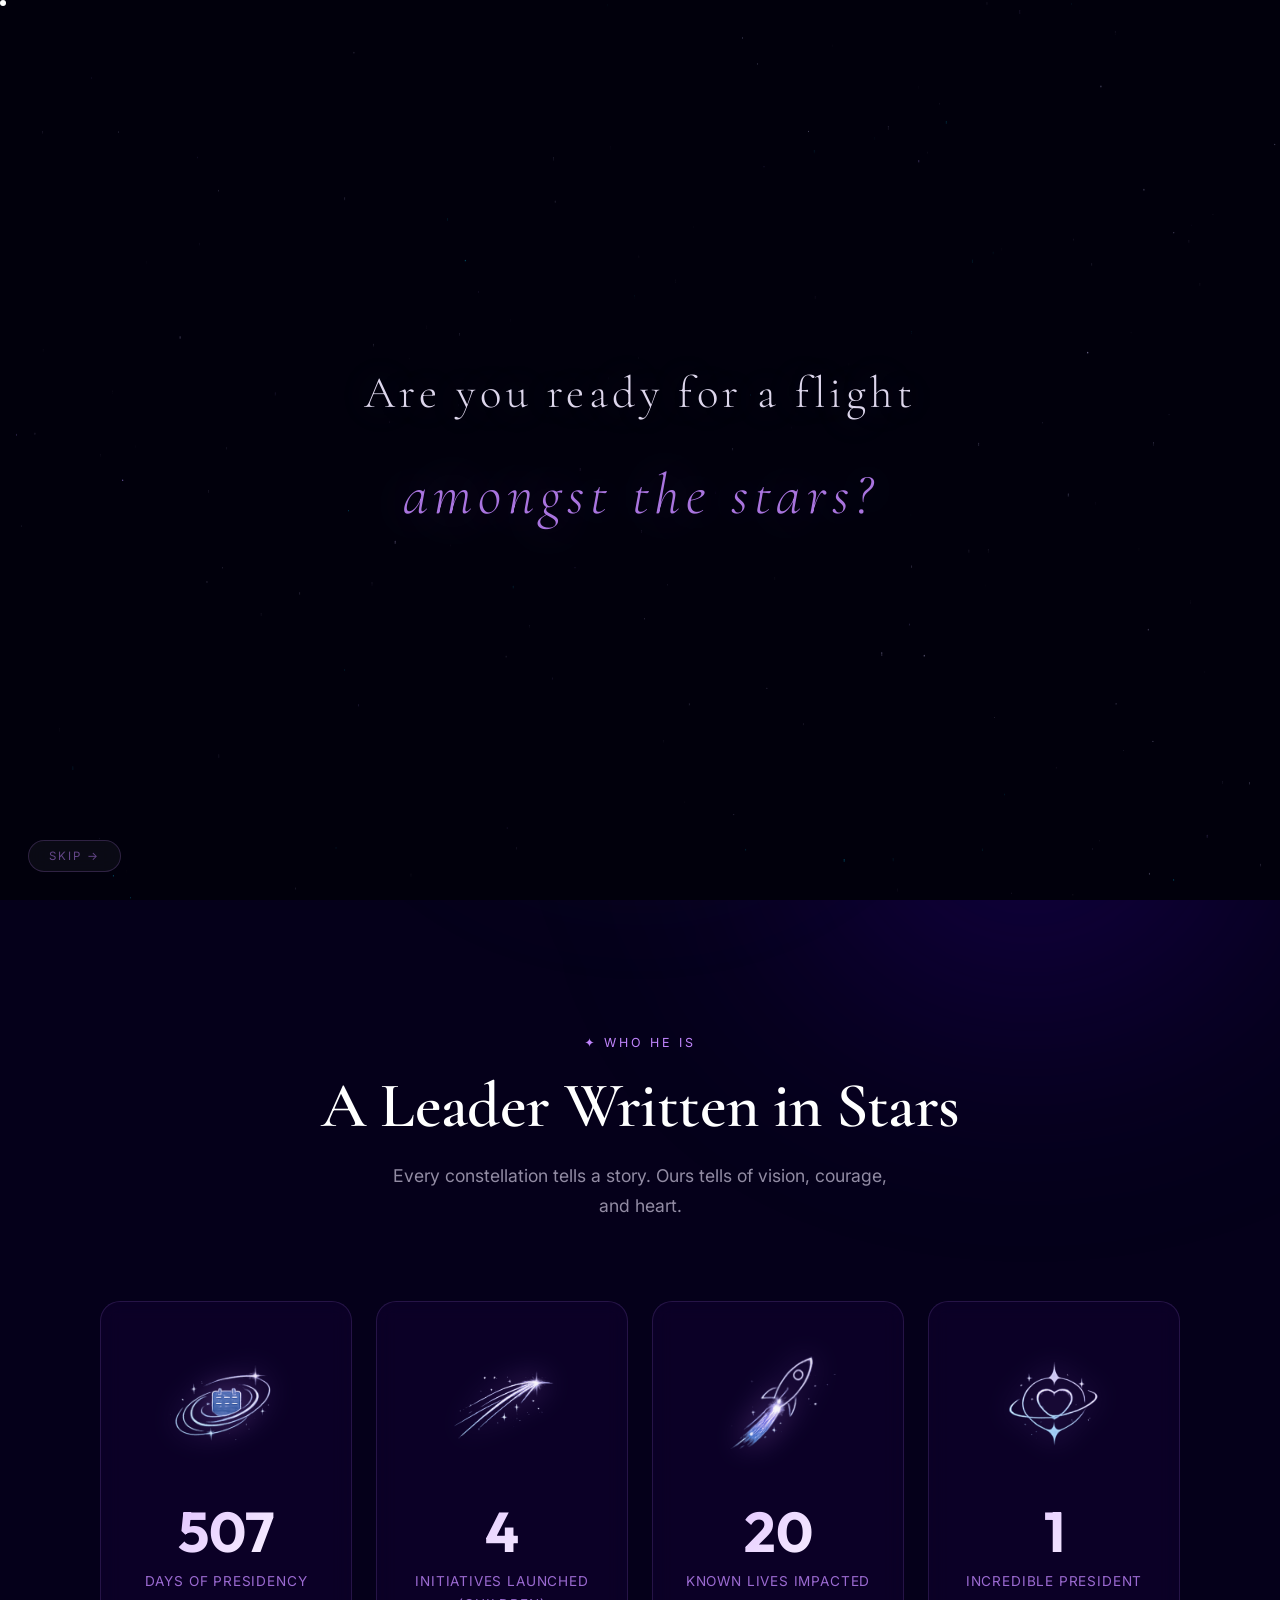
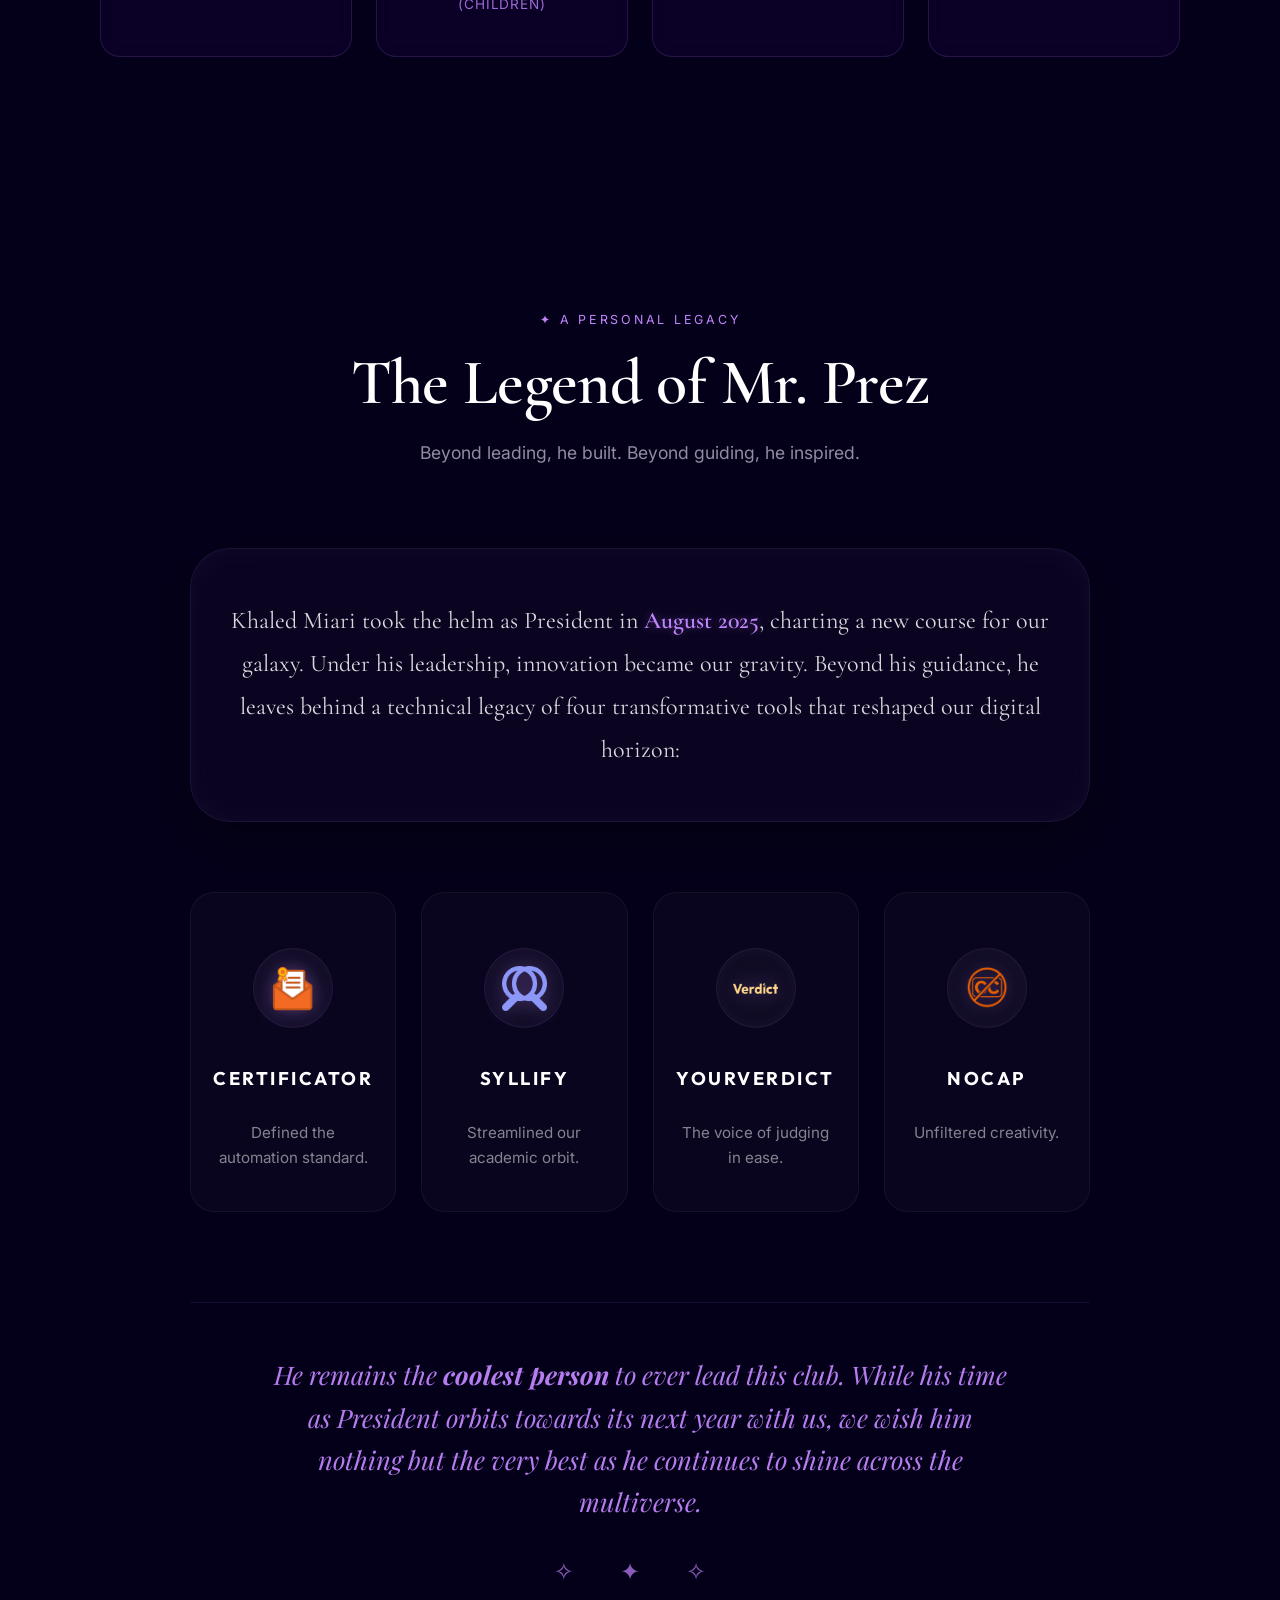
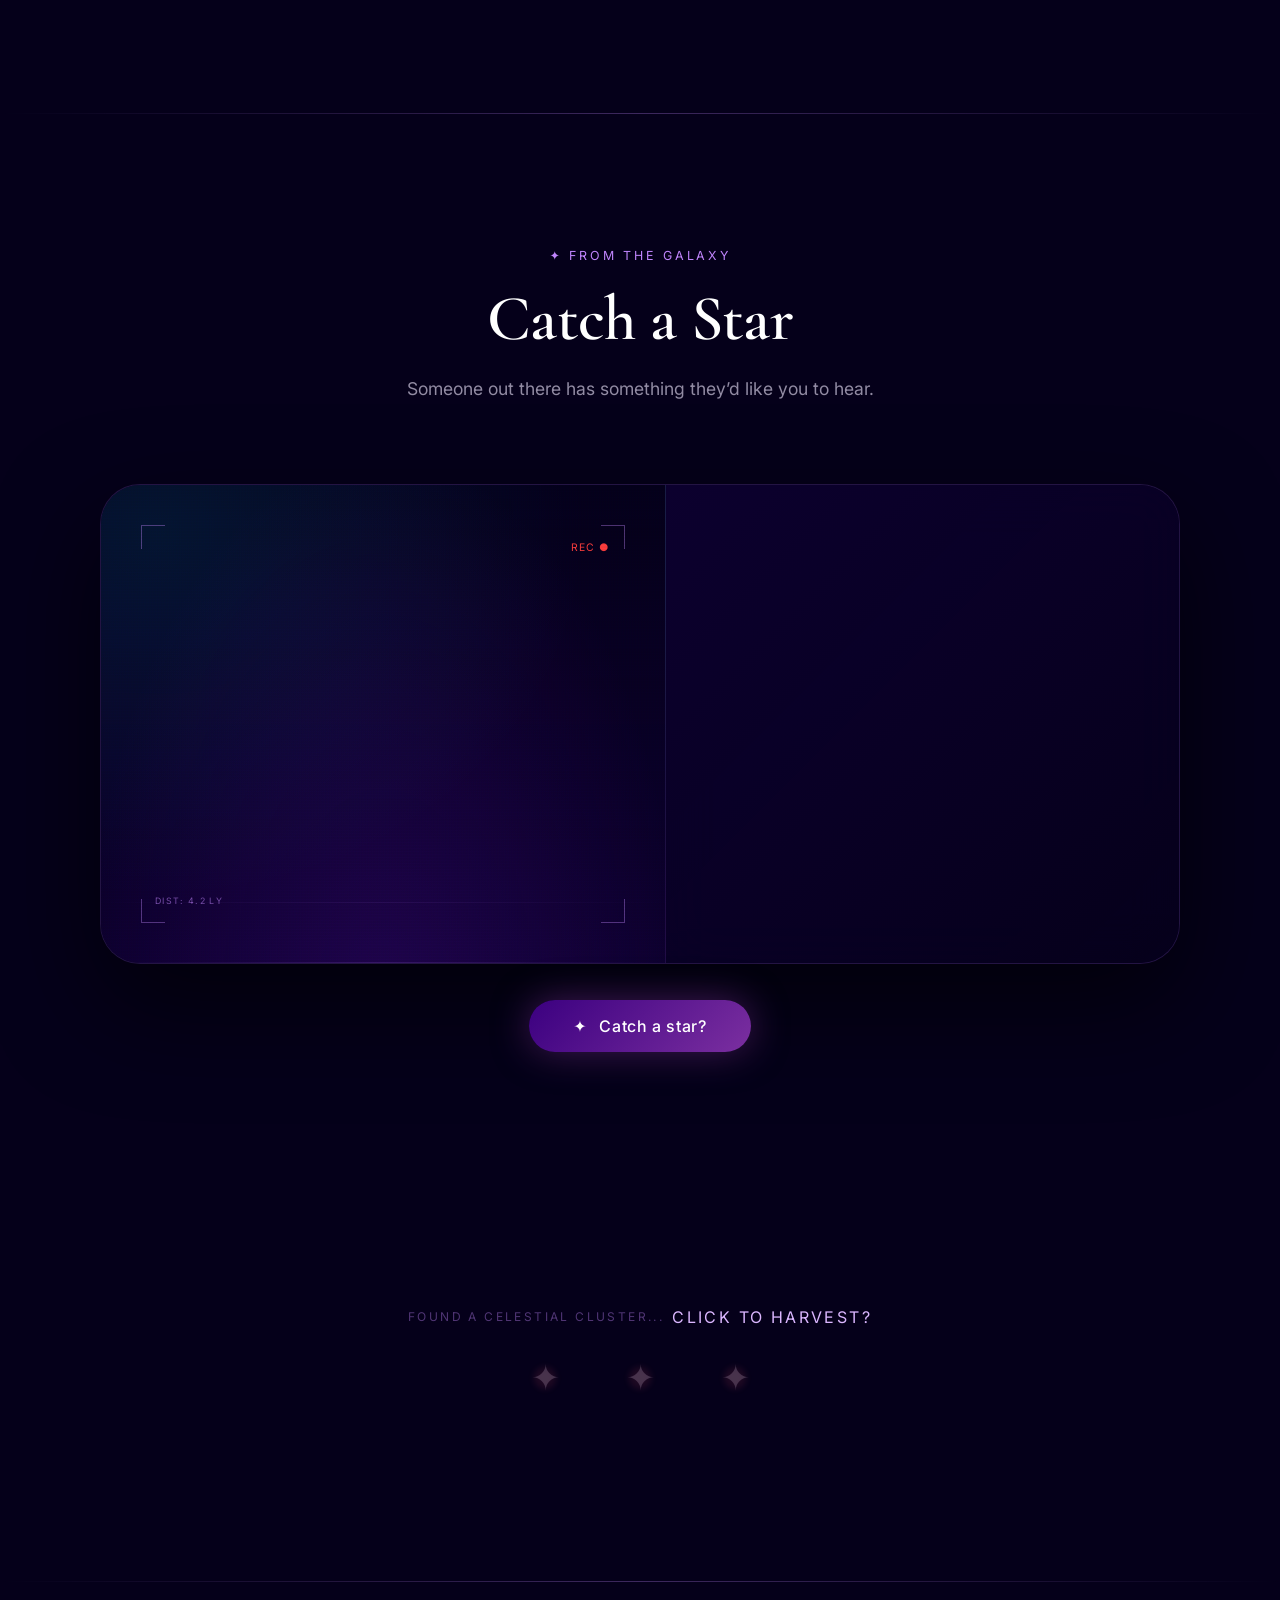
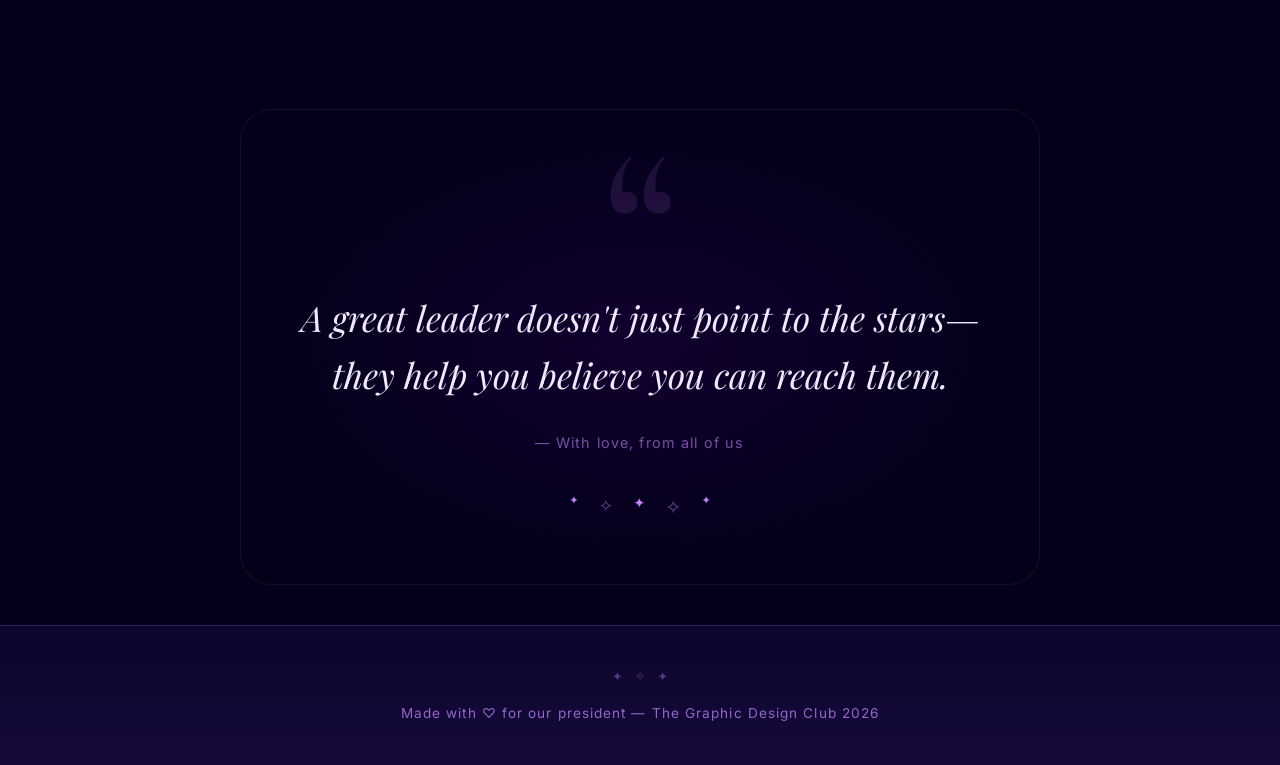
==== commit a0a3937d: "strawberry" ====
--- a/index.html
+++ b/index.html
@@ -320,6 +320,21 @@
     </div>
   </section>
 
+  <!-- ░░ STRAWBERRY DISCOVERY ░░ -->
+  <section class="strawberry-section" id="strawberry-discovery">
+    <div class="section-container">
+      <div class="strawberry-reveal" id="strawberry-reveal" aria-label="Secret message reveal">
+        <p class="sb-hint">Found a celestial cluster... <span>Click to Harvest?</span></p>
+        <div class="sb-dots">
+          <button class="sb-dot" data-index="0" aria-label="Reveal first word">✦</button>
+          <button class="sb-dot" data-index="1" aria-label="Reveal second word">✦</button>
+          <button class="sb-dot" data-index="2" aria-label="Reveal third word">✦</button>
+        </div>
+        <div class="sb-message" id="sb-message"></div>
+      </div>
+    </div>
+  </section>
+
   <!-- ░░ TRIBUTE SECTION ░░ -->
   <section class="tribute-section" id="tribute">
     <div class="section-container">
@@ -356,6 +371,4 @@
   <audio id="meow-sfx" src="assets/cats/squeaker.mpeg" preload="auto"></audio>
   <script src="js/script.js"></script>
 </body>
-
-
 </html>
--- a/css/style.css
+++ b/css/style.css
@@ -53,7 +53,6 @@
   font-family: var(--font-body);
   line-height: 1.7;
   overflow-x: hidden;
-  min-height: 100vh;
 }
 
 /* ── SCROLLBAR ────────────────────────────────────────────── */
@@ -1324,7 +1323,7 @@
 .tribute-section {
   position: relative;
   z-index: 1;
-  padding: var(--section-pad) 0;
+  padding: var(--section-pad) 0 40px;
 }
 
 .tribute-section::before {
@@ -1437,7 +1436,7 @@
   position: relative;
   z-index: 1;
   text-align: center;
-  padding: 60px 20px;
+  padding: 40px 20px;
   background: linear-gradient(to bottom, #0d052d 0%, #150a3a 100%);
   border-top: 1px solid rgba(192, 132, 252, 0.15);
 }
@@ -2287,6 +2286,7 @@
   }
 }
 
+
 @media (max-width: 480px) {
   .tool-grid {
     grid-template-columns: 1fr;
@@ -2295,4 +2295,184 @@
   .story-text-card p {
     font-size: 1.15rem;
   }
-}+}
+
+/* ── STRAWBERRY REVEAL ───────────────────────────────────── */
+.strawberry-section {
+  padding: 80px 0;
+  position: relative;
+  z-index: 1;
+}
+
+.strawberry-reveal {
+  display: flex;
+  flex-direction: column;
+  align-items: center;
+  gap: 32px;
+}
+
+.sb-hint {
+  font-family: var(--font-body);
+  font-size: 0.75rem;
+  letter-spacing: 0.2em;
+  text-transform: uppercase;
+  color: rgba(192, 132, 252, 0.4);
+  margin-bottom: -15px;
+  animation: sbHintFloat 3s ease-in-out infinite;
+  display: flex;
+  align-items: center;
+  gap: 8px;
+}
+
+.sb-hint span {
+  color: var(--pale-lilac);
+  font-size: 1rem;
+}
+
+@keyframes sbHintFloat {
+  0%, 100% { transform: translateY(0); opacity: 0.3; }
+  50% { transform: translateY(-5px); opacity: 0.7; scale: 1.1; }
+}
+
+.sb-dots {
+  display: flex;
+  gap: 35px;
+  justify-content: center;
+}
+
+.sb-dot {
+  background: none;
+  border: none;
+  color: rgba(240, 232, 255, 0.2);
+  font-size: 2.2rem;
+  cursor: pointer;
+  transition: all 0.5s cubic-bezier(0.175, 0.885, 0.32, 1.275);
+  position: relative;
+  width: 60px;
+  height: 60px;
+  display: flex;
+  align-items: center;
+  justify-content: center;
+}
+
+.sb-dot::before {
+  content: '';
+  position: absolute;
+  inset: 10px;
+  background: radial-gradient(circle, #ff758c 0%, #ff4d6d 50%, transparent 100%);
+  border-radius: 50%;
+  opacity: 0.1;
+  filter: blur(5px);
+  transition: all 0.5s ease;
+  transform: scale(0.6);
+}
+
+.sb-dot:hover {
+  color: var(--white);
+  transform: scale(1.2) translateY(-5px);
+}
+
+.sb-dot:hover::before {
+  opacity: 0.4;
+  transform: scale(1.2);
+  filter: blur(10px);
+}
+
+.sb-dot.active {
+  color: var(--white);
+  animation: berryPulse 2.5s infinite alternate;
+}
+
+.sb-dot.active::before {
+  opacity: 0.9;
+  transform: scale(1.3);
+  filter: blur(12px);
+  box-shadow: 0 0 30px rgba(255, 117, 140, 0.6);
+}
+
+@keyframes berryPulse {
+  from { transform: scale(1.1) rotate(0deg); }
+  to { transform: scale(1.3) rotate(5deg); }
+}
+
+.sb-message {
+  font-family: var(--font-display);
+  font-size: clamp(2rem, 6vw, 3.2rem);
+  min-height: 1.2em;
+  font-weight: 700;
+  letter-spacing: 0.05em;
+  text-transform: uppercase;
+  color: var(--white);
+  display: flex;
+  gap: 20px;
+  justify-content: center;
+  flex-wrap: wrap;
+}
+
+.sb-word {
+  opacity: 0;
+  transform: scale(0.8) translateY(10px);
+  background: linear-gradient(to bottom, var(--white), #ff8fa3);
+  -webkit-background-clip: text;
+  -webkit-text-fill-color: transparent;
+  background-clip: text;
+  text-shadow: 0 5px 15px rgba(255, 117, 140, 0.2);
+  transition: opacity 0.8s ease, transform 0.8s cubic-bezier(0.34, 1.56, 0.64, 1);
+}
+
+.sb-word.revealed {
+  opacity: 1;
+  transform: scale(1) translateY(0);
+}
+
+.sb-message.complete .sb-word {
+  animation: sbWordDance 3s ease-in-out infinite alternate;
+}
+
+.sb-message.complete .sb-word:nth-child(2) { animation-delay: 0.3s; }
+.sb-message.complete .sb-word:nth-child(3) { animation-delay: 0.6s; }
+
+@keyframes sbWordPop {
+  0% { opacity: 0; transform: scale(0.8) translateY(10px); filter: blur(5px); }
+  100% { opacity: 1; transform: scale(1) translateY(0); filter: blur(0); }
+}
+
+@keyframes sbWordDance {
+  0% { transform: translateY(0) rotate(0deg); text-shadow: 0 10px 20px rgba(255, 117, 140, 0.3); }
+  100% { transform: translateY(-8px) rotate(2deg); text-shadow: 0 15px 40px rgba(255, 117, 140, 0.6), 0 0 20px rgba(192, 132, 252, 0.4); }
+}
+
+/* ── STRAWBERRY DROP ─────────────────────────────────────── */
+.strawberry-drop {
+  position: fixed;
+  top: -50px;
+  font-size: 2rem;
+  pointer-events: none;
+  z-index: 10002;
+  user-select: none;
+  animation: berryFall linear forwards;
+}
+
+@keyframes berryFall {
+  0% { transform: translateY(0) rotate(0deg); opacity: 0; }
+  10% { opacity: 1; }
+  90% { opacity: 1; }
+  100% { transform: translateY(110vh) rotate(720deg); opacity: 0; }
+}
+
+
+@media (max-width: 768px) {
+  .sb-message {
+    font-size: 1.8rem;
+    gap: 12px;
+  }
+  .sb-dots {
+    gap: 20px;
+  }
+  .sb-dot {
+    width: 50px;
+    height: 50px;
+    font-size: 1.8rem;
+  }
+}
+
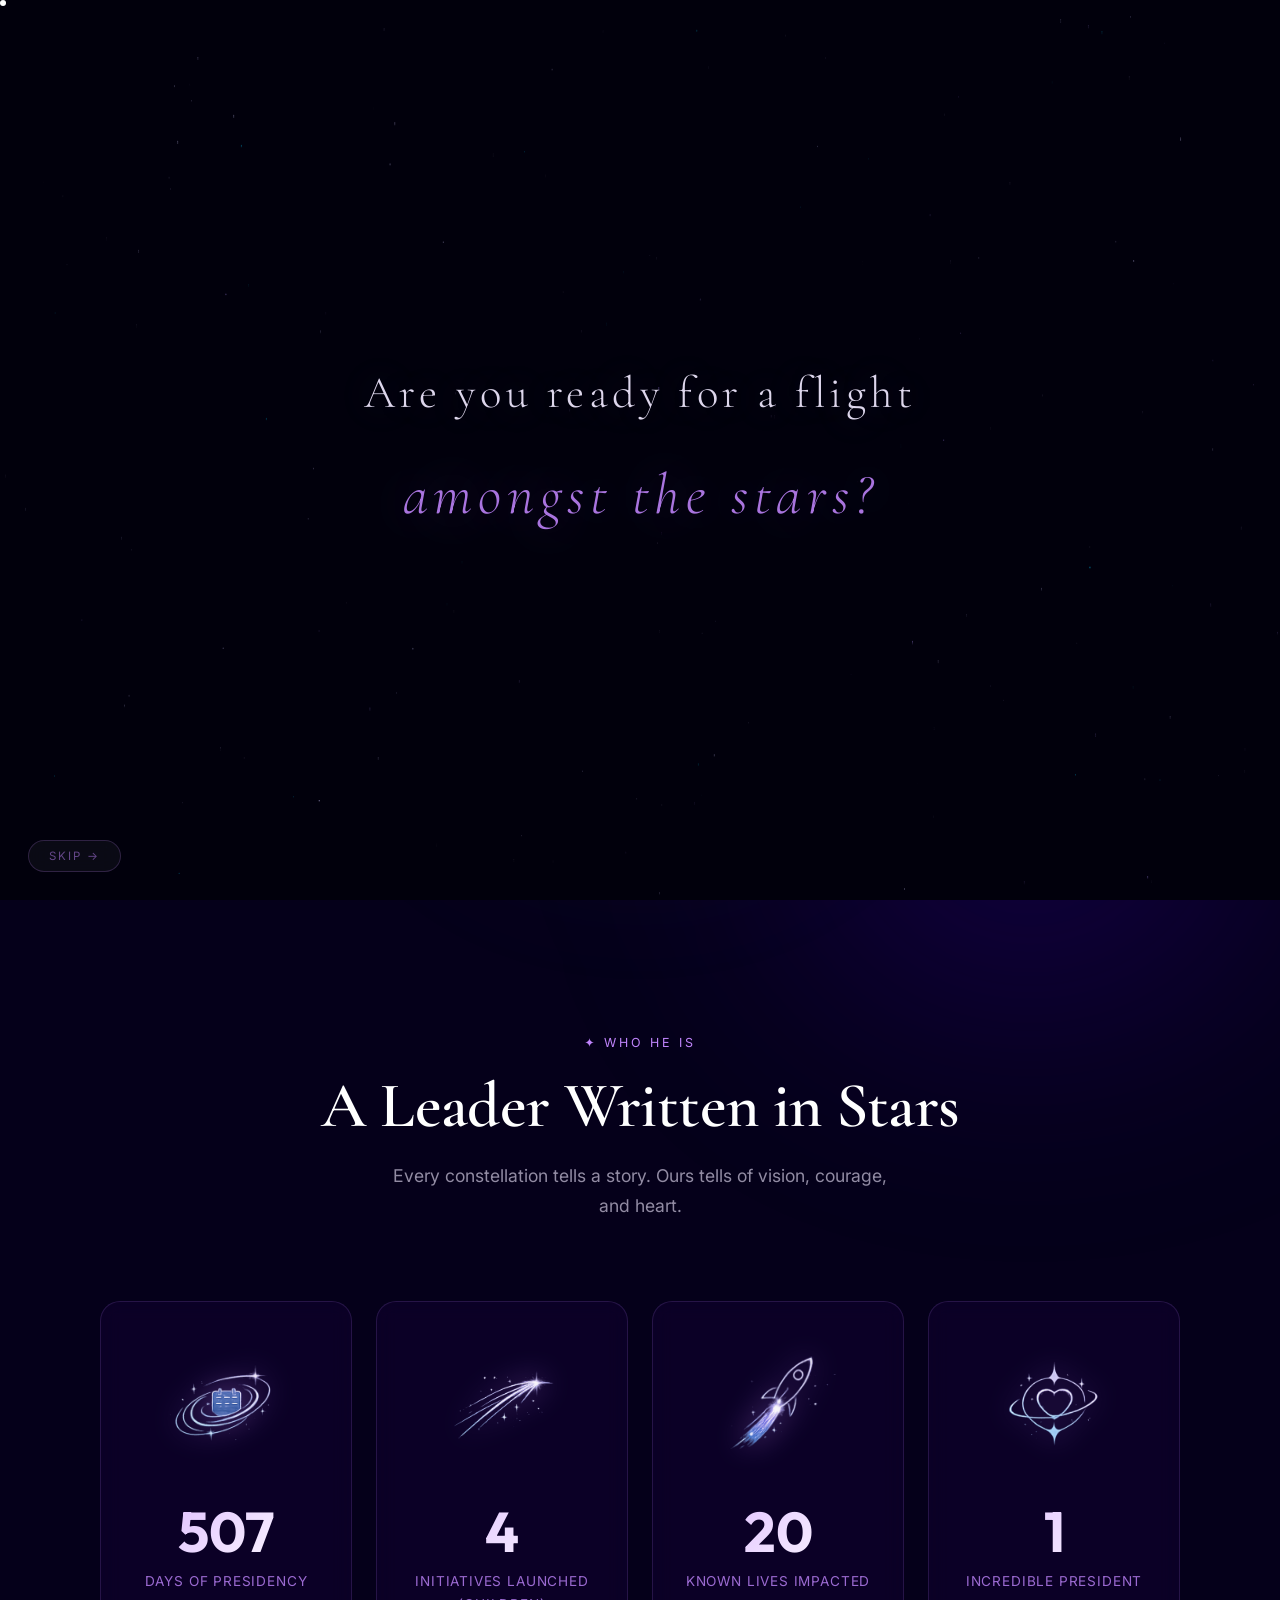
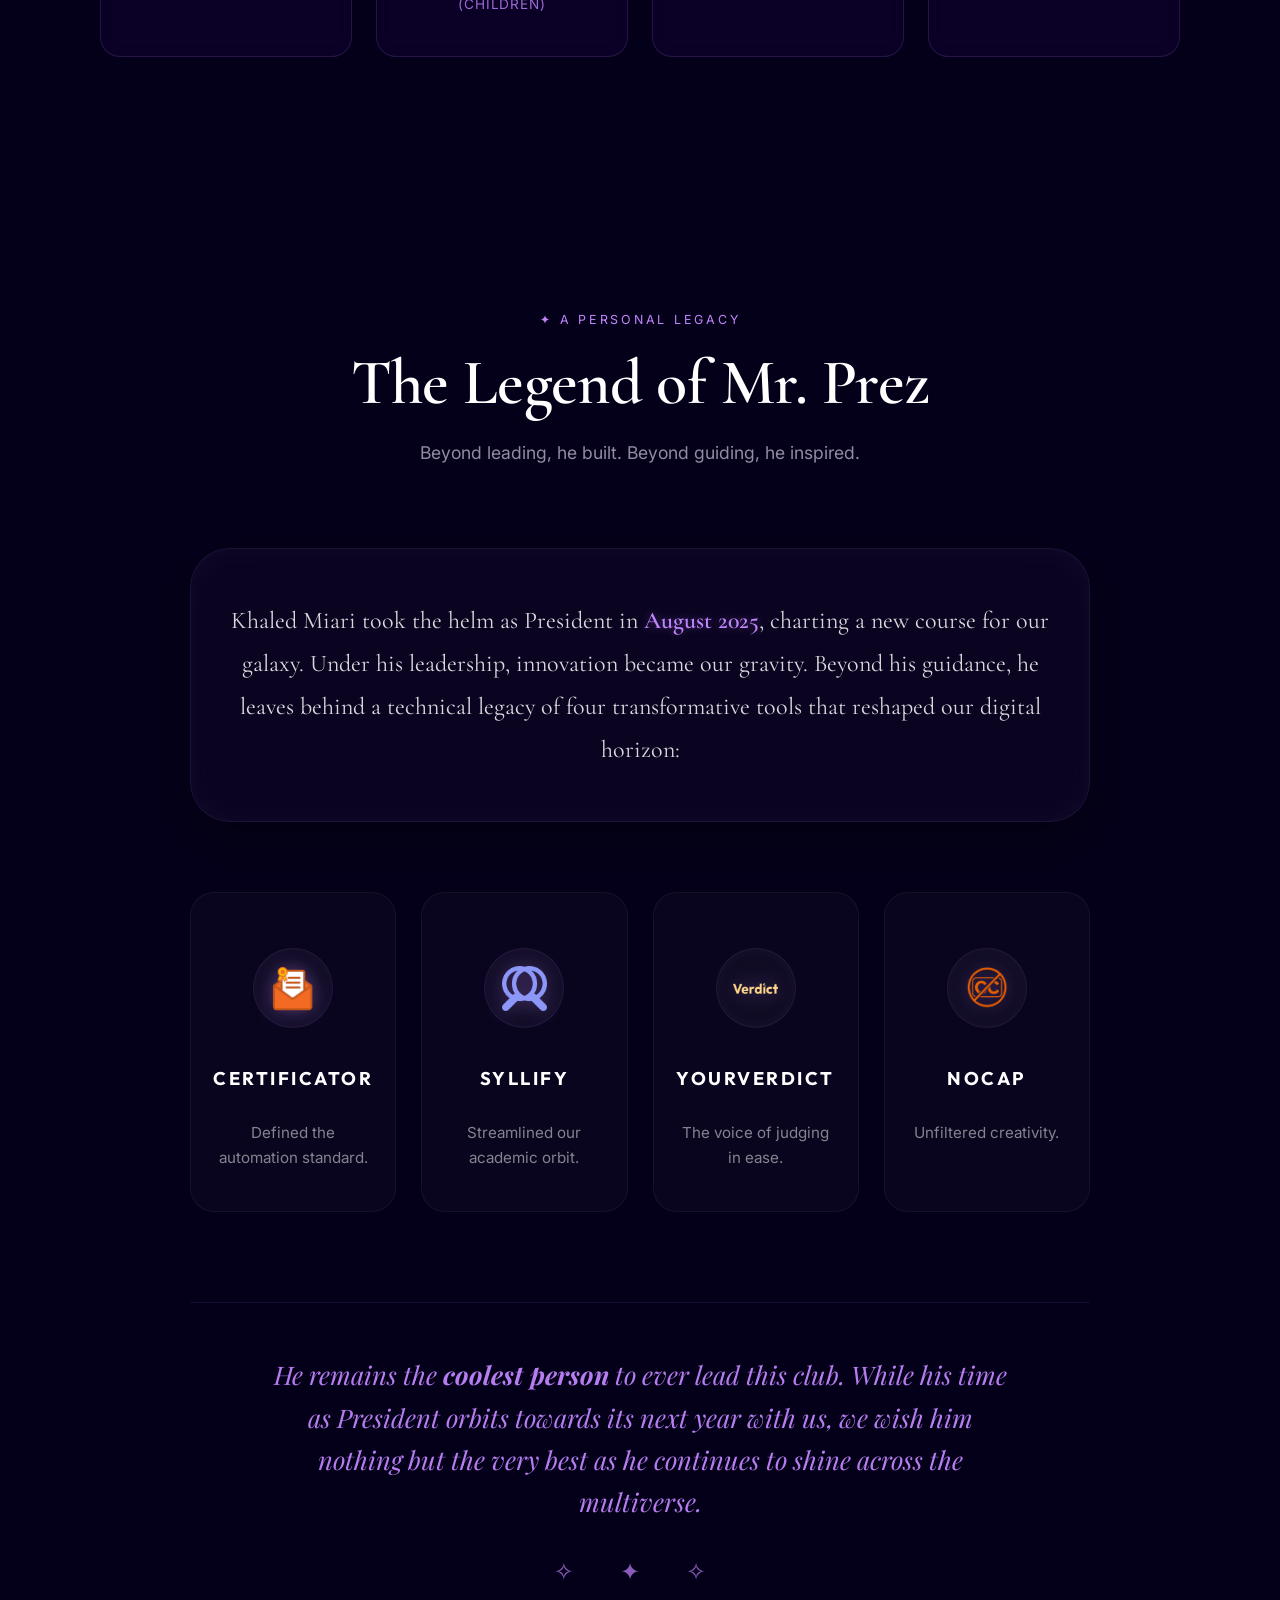
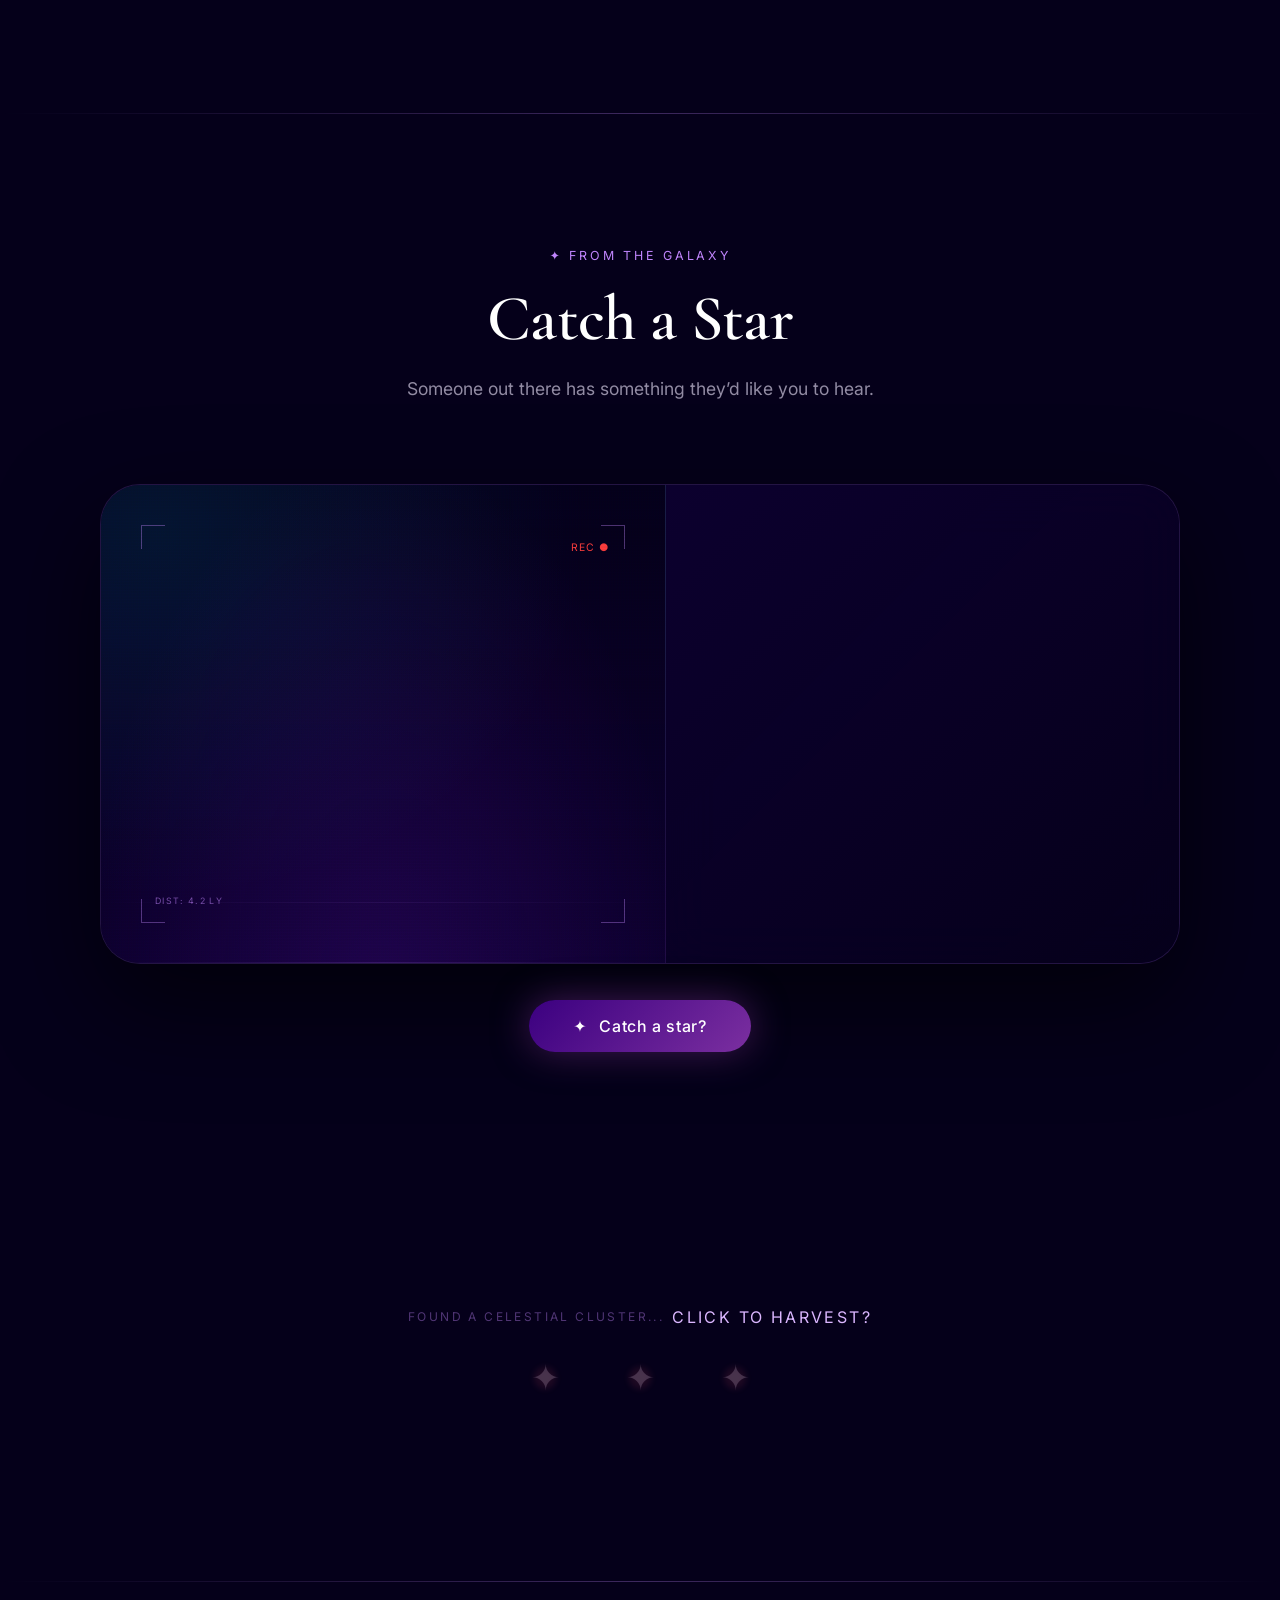
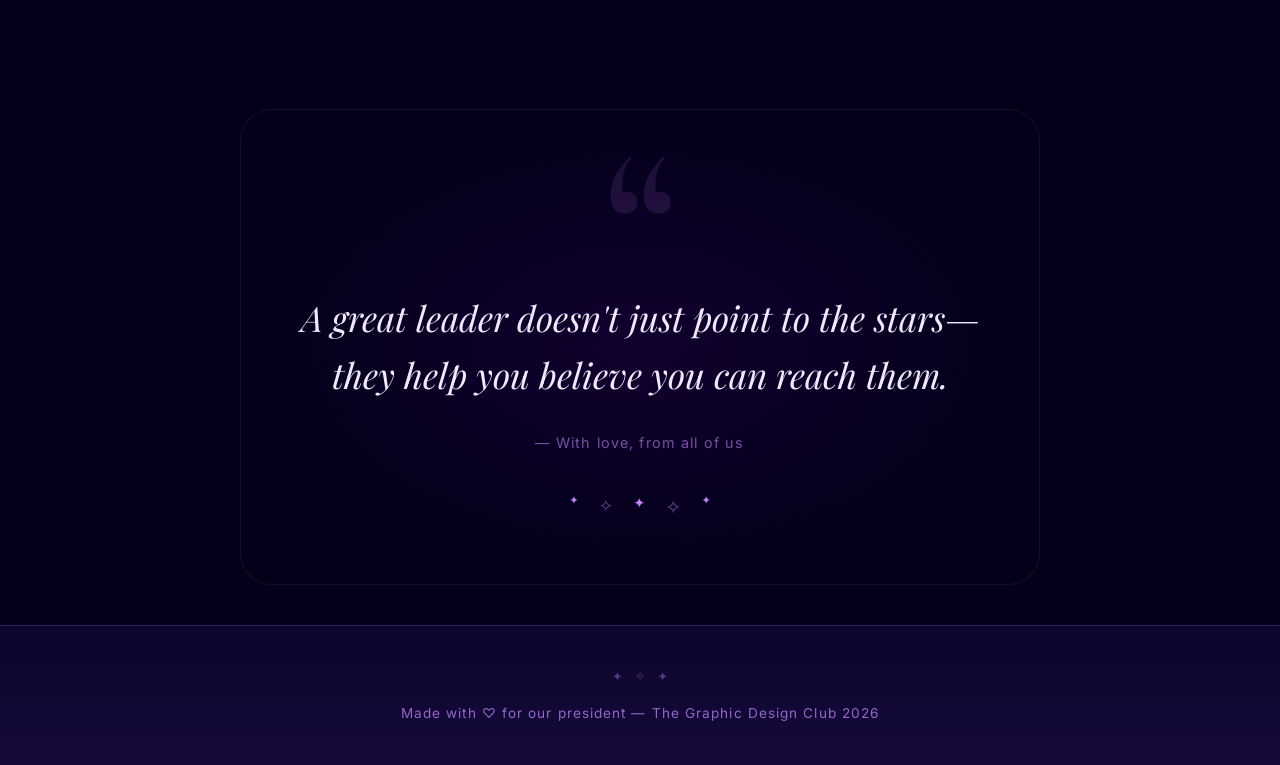
==== commit 0a52f8da: "moo moo terminator" ====
--- a/index.html
+++ b/index.html
@@ -80,6 +80,11 @@
         <button id="meow-toggle" class="meow-btn" aria-label="Toggle celestial cats">
           <span class="meow-icon">✦</span> Meow?
         </button>
+      </li>
+      <li class="moo-toggle-item">
+        <a href="moomoo.html" class="meow-btn moo-btn" aria-label="Go to Moo Moo Terminator">
+          <span class="meow-icon">✦</span> Moo?
+        </a>
       </li>
 
     </ul>
--- a/css/style.css
+++ b/css/style.css
@@ -55,6 +55,25 @@
   overflow-x: hidden;
 }
 
+/* Page transitions */
+body.fade-in {
+  animation: pageFadeIn 1s cubic-bezier(0.25, 1, 0.5, 1) forwards;
+}
+
+body.fade-out {
+  animation: pageFadeOut 0.8s cubic-bezier(0.25, 1, 0.5, 1) forwards;
+}
+
+@keyframes pageFadeIn {
+  from { opacity: 0; transform: scale(0.98); filter: blur(8px); }
+  to { opacity: 1; transform: scale(1); filter: blur(0); }
+}
+
+@keyframes pageFadeOut {
+  from { opacity: 1; transform: scale(1); filter: blur(0); }
+  to { opacity: 0; transform: scale(1.02); filter: blur(10px); }
+}
+
 /* ── SCROLLBAR ────────────────────────────────────────────── */
 ::-webkit-scrollbar {
   width: 6px;
@@ -257,26 +276,33 @@
 }
 
 /* ── MEOW TOGGLE ────────────────────────────────────────── */
-.meow-toggle-item {
+.meow-toggle-item,
+.moo-toggle-item {
   display: flex;
   align-items: center;
   margin-left: 10px;
 }
 
 .meow-btn {
+  appearance: none;
   background: rgba(192, 132, 252, 0.1);
   border: 1px solid rgba(192, 132, 252, 0.2);
   color: rgba(192, 132, 252, 0.6);
-  padding: 6px 14px;
+  height: 34px;
+  padding: 0 14px;
+  margin: 0;
   border-radius: 99px;
   font-family: var(--font-body);
   font-size: 0.8rem;
+  line-height: 1;
   letter-spacing: 0.05em;
   cursor: pointer;
   transition: all var(--transition);
   display: flex;
   align-items: center;
+  justify-content: center;
   gap: 6px;
+  box-sizing: border-box;
 }
 
 .meow-btn:hover {
@@ -1508,6 +1534,12 @@
     border-bottom: 1px solid rgba(192, 132, 252, 0.15);
   }
 
+  .meow-toggle-item,
+  .moo-toggle-item {
+    margin-left: 0;
+    margin-top: 8px; /* Adds nice visual padding below other links */
+  }
+
   .nav-links.open {
     transform: translateY(0);
   }
@@ -1657,6 +1689,19 @@
   text-shadow: none;
   transition: color 0.65s ease, text-shadow 0.65s ease;
   z-index: 4;
+}
+
+.moo-btn {
+  background: rgba(255, 255, 255, 0.05);
+  border-color: rgba(255, 230, 0, 0.2);
+  color: rgba(255, 230, 0, 0.7);
+  text-decoration: none;
+}
+
+.moo-btn:hover {
+  background: rgba(255, 230, 0, 0.1);
+  border-color: rgba(255, 230, 0, 0.5);
+  color: #ffe600;
 }
 
 .warp-msg.glow {
@@ -2463,16 +2508,211 @@
 
 @media (max-width: 768px) {
   .sb-message {
-    font-size: 1.8rem;
-    gap: 12px;
+    font-size: clamp(1.2rem, 6vw, 1.8rem);
+    gap: 10px;
+  }
+  .sb-hint {
+    flex-wrap: wrap;
+    justify-content: center;
+    text-align: center;
   }
   .sb-dots {
-    gap: 20px;
+    gap: 15px;
   }
   .sb-dot {
-    width: 50px;
-    height: 50px;
-    font-size: 1.8rem;
-  }
-}
+    width: 45px;
+    height: 45px;
+    font-size: 1.4rem;
+  }
+}
+
+/* ── MOO MOO TERMINATOR PAGE ────────────────────────────── */
+.moomoo-page {
+  padding-top: 100vh; /* Pushes the mission below the fold */
+  padding-bottom: 20vh;
+  min-height: 100vh;
+  display: flex;
+  flex-direction: column;
+  align-items: center;
+  position: relative; /* So absolute children position within it */
+}
+
+/* Prompt users to scroll down */
+.scroll-prompt {
+  position: absolute;
+  top: 40vh;
+  left: 50%;
+  transform: translateX(-50%);
+  color: rgba(255, 230, 0, 0.4);
+  font-family: var(--font-body);
+  letter-spacing: 0.2em;
+  text-transform: uppercase;
+  animation: bouncePrompt 2s infinite;
+  display: flex;
+  flex-direction: column;
+  align-items: center;
+  gap: 15px;
+}
+
+.scroll-prompt::after {
+  content: '↓';
+  font-size: 1.5rem;
+}
+
+@keyframes bouncePrompt {
+  0%, 20%, 50%, 80%, 100% { transform: translate(-50%, 0); }
+  40% { transform: translate(-50%, -15px); }
+  60% { transform: translate(-50%, -7px); }
+}
+
+.terminator-chamber {
+  position: relative;
+  width: 90%;
+  max-width: 600px;
+  background: rgba(13, 5, 45, 0.6);
+  backdrop-filter: blur(20px);
+  border-radius: 40px;
+  border: 2px solid rgba(255, 230, 0, 0.1);
+  padding: clamp(30px, 6vw, 60px) clamp(20px, 4vw, 40px);
+  text-align: center;
+  box-shadow: 0 40px 100px rgba(0, 0, 0, 0.5), inset 0 0 40px rgba(255, 230, 0, 0.05);
+  margin: 40px auto;
+}
+
+.chamber-glass {
+  width: 240px;
+  height: 240px;
+  margin: 0 auto 40px;
+  background: radial-gradient(circle at 30% 30%, rgba(255, 255, 255, 0.1), transparent);
+  border: 1px solid rgba(255, 255, 255, 0.1);
+  border-radius: 20px;
+  position: relative;
+  display: flex;
+  align-items: center;
+  justify-content: center;
+  overflow: hidden;
+}
+
+.chamber-glass::after {
+  content: '';
+  position: absolute;
+  inset: 0;
+  background: linear-gradient(135deg, rgba(255, 255, 255, 0.05) 0%, transparent 50%);
+  pointer-events: none;
+}
+
+.chamber-img {
+  max-width: 160px;
+  max-height: 160px;
+  transition: opacity 0.3s ease;
+  image-rendering: pixelated; /* Perfect for Minecraft assets */
+}
+
+/* Red alert state during fire */
+.terminator-chamber.processing {
+  border-color: rgba(255, 69, 0, 0.5);
+  box-shadow: 0 0 50px rgba(255, 69, 0, 0.2);
+  animation: chamberAlert 1s ease-in-out infinite alternate;
+}
+
+@keyframes chamberAlert {
+  from { background: rgba(13, 5, 45, 0.6); }
+  to { background: rgba(255, 69, 0, 0.1); }
+}
+
+/* The Lever */
+.lever-container {
+  position: relative;
+  width: 60px;
+  height: 120px;
+  margin: 0 auto;
+  cursor: pointer;
+}
+
+.lever-base {
+  width: 40px;
+  height: 20px;
+  background: #333;
+  margin-top: 100px;
+  border-radius: 5px;
+  position: relative;
+}
+
+.lever-handle {
+  position: absolute;
+  bottom: 10px;
+  left: 15px;
+  width: 10px;
+  height: 90px;
+  background: linear-gradient(to bottom, #777, #444);
+  transform-origin: bottom center;
+  transform: rotate(-30deg);
+  transition: transform 0.4s cubic-bezier(0.34, 1.56, 0.64, 1);
+  border-radius: 5px 5px 0 0;
+}
+
+.lever-handle::after {
+  content: '';
+  position: absolute;
+  top: -15px;
+  left: -10px;
+  width: 30px;
+  height: 30px;
+  background: radial-gradient(circle at 30% 30%, #ff4500, #b22222);
+  border-radius: 50%;
+  box-shadow: 0 0 10px rgba(255, 69, 0, 0.5);
+}
+
+.lever-container.pulled .lever-handle {
+  transform: rotate(30deg);
+}
+
+/* Achievement Toast */
+.minecraft-toast {
+  position: fixed;
+  top: -100px;
+  left: 50%;
+  transform: translateX(-50%);
+  width: 320px;
+  height: 64px;
+  background: #2a2a2a;
+  border: 4px solid #000;
+  display: flex;
+  align-items: center;
+  gap: 12px;
+  padding: 0 16px;
+  z-index: 10005;
+  transition: top 0.6s cubic-bezier(0.34, 1.56, 0.64, 1);
+  font-family: 'Helvetica', 'Arial', sans-serif; /* Fallback for Minecraft font */
+  box-shadow: 0 10px 30px rgba(0, 0, 0, 0.4);
+}
+
+.minecraft-toast.show {
+  top: 20px;
+}
+
+.toast-icon {
+  width: 40px;
+  height: 40px;
+  background: #555;
+  border: 2px solid #000;
+  display: flex;
+  align-items: center;
+  justify-content: center;
+  image-rendering: pixelated;
+}
+
+.toast-content h4 {
+  color: #ffff00;
+  font-size: 14px;
+  margin: 0;
+  text-transform: uppercase;
+}
+
+.toast-content p {
+  color: #ffffff;
+  font-size: 14px;
+  margin: 0;
+}
+
 
